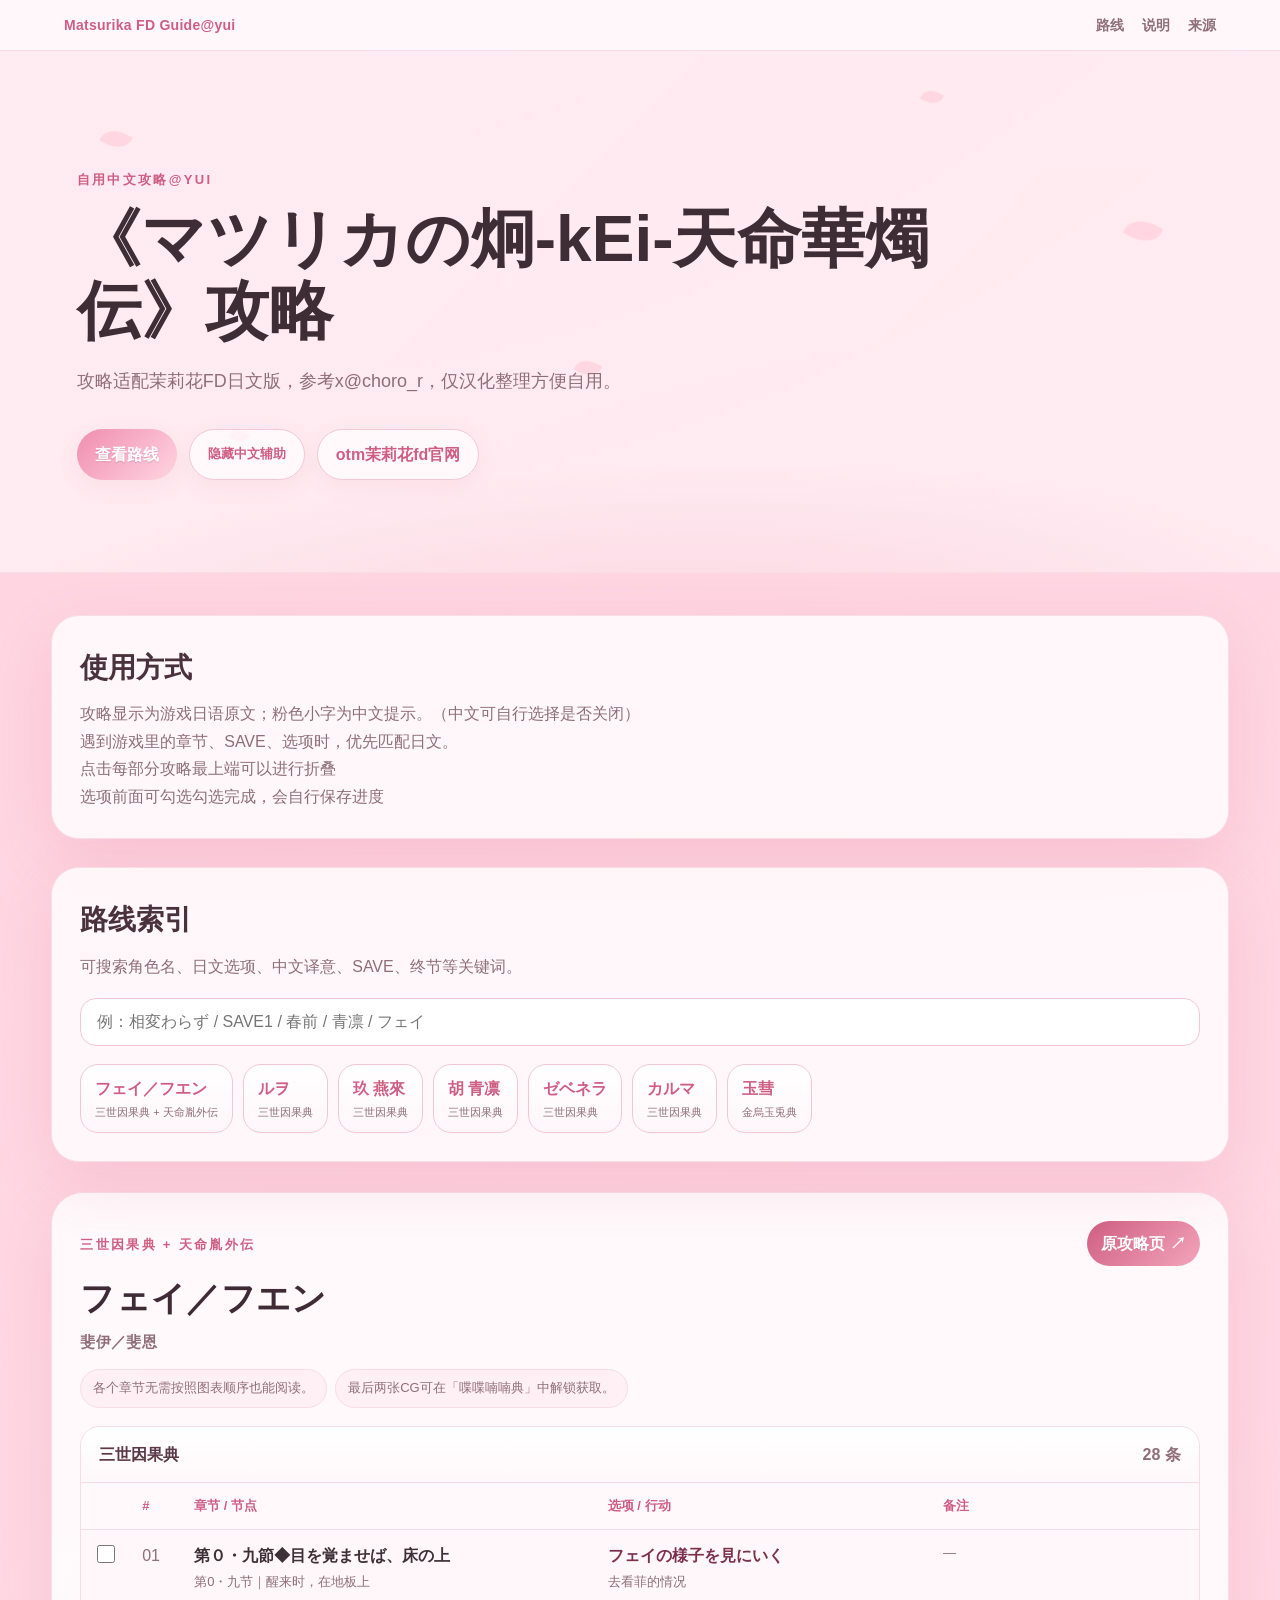
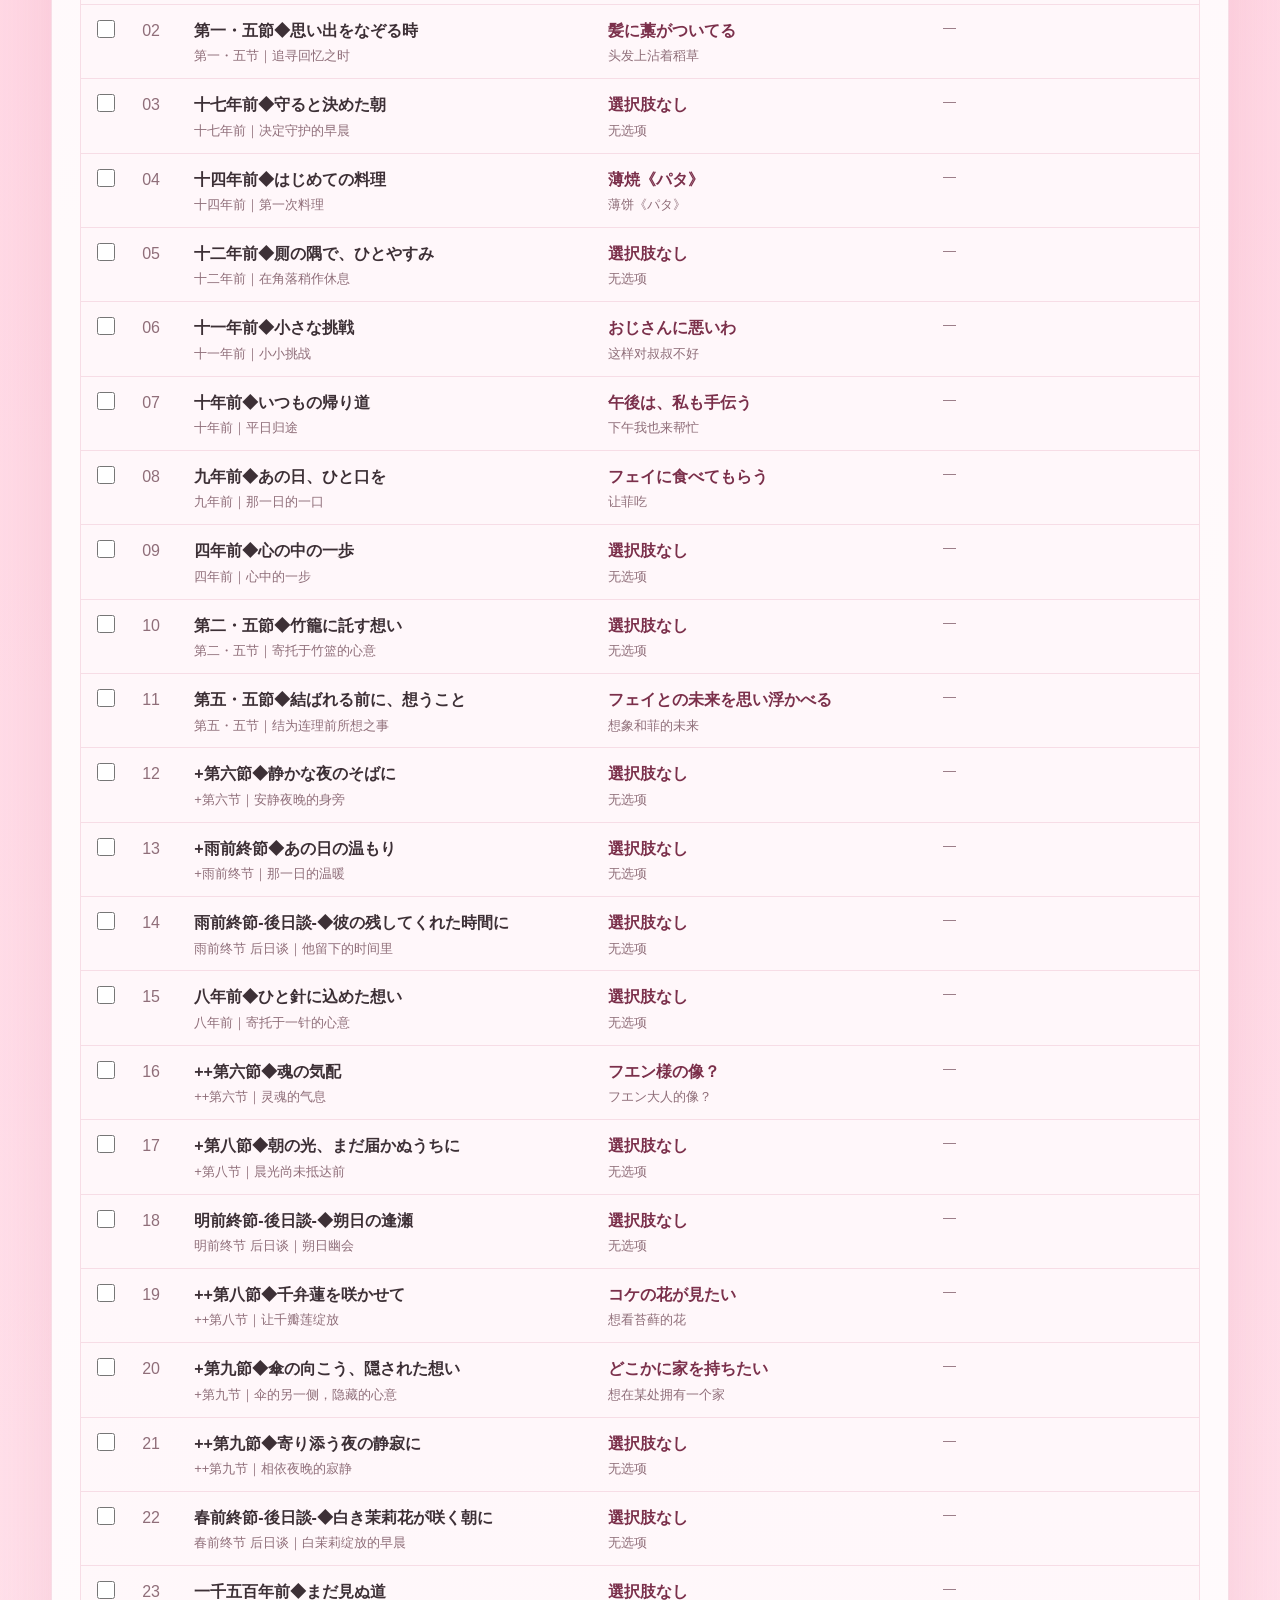
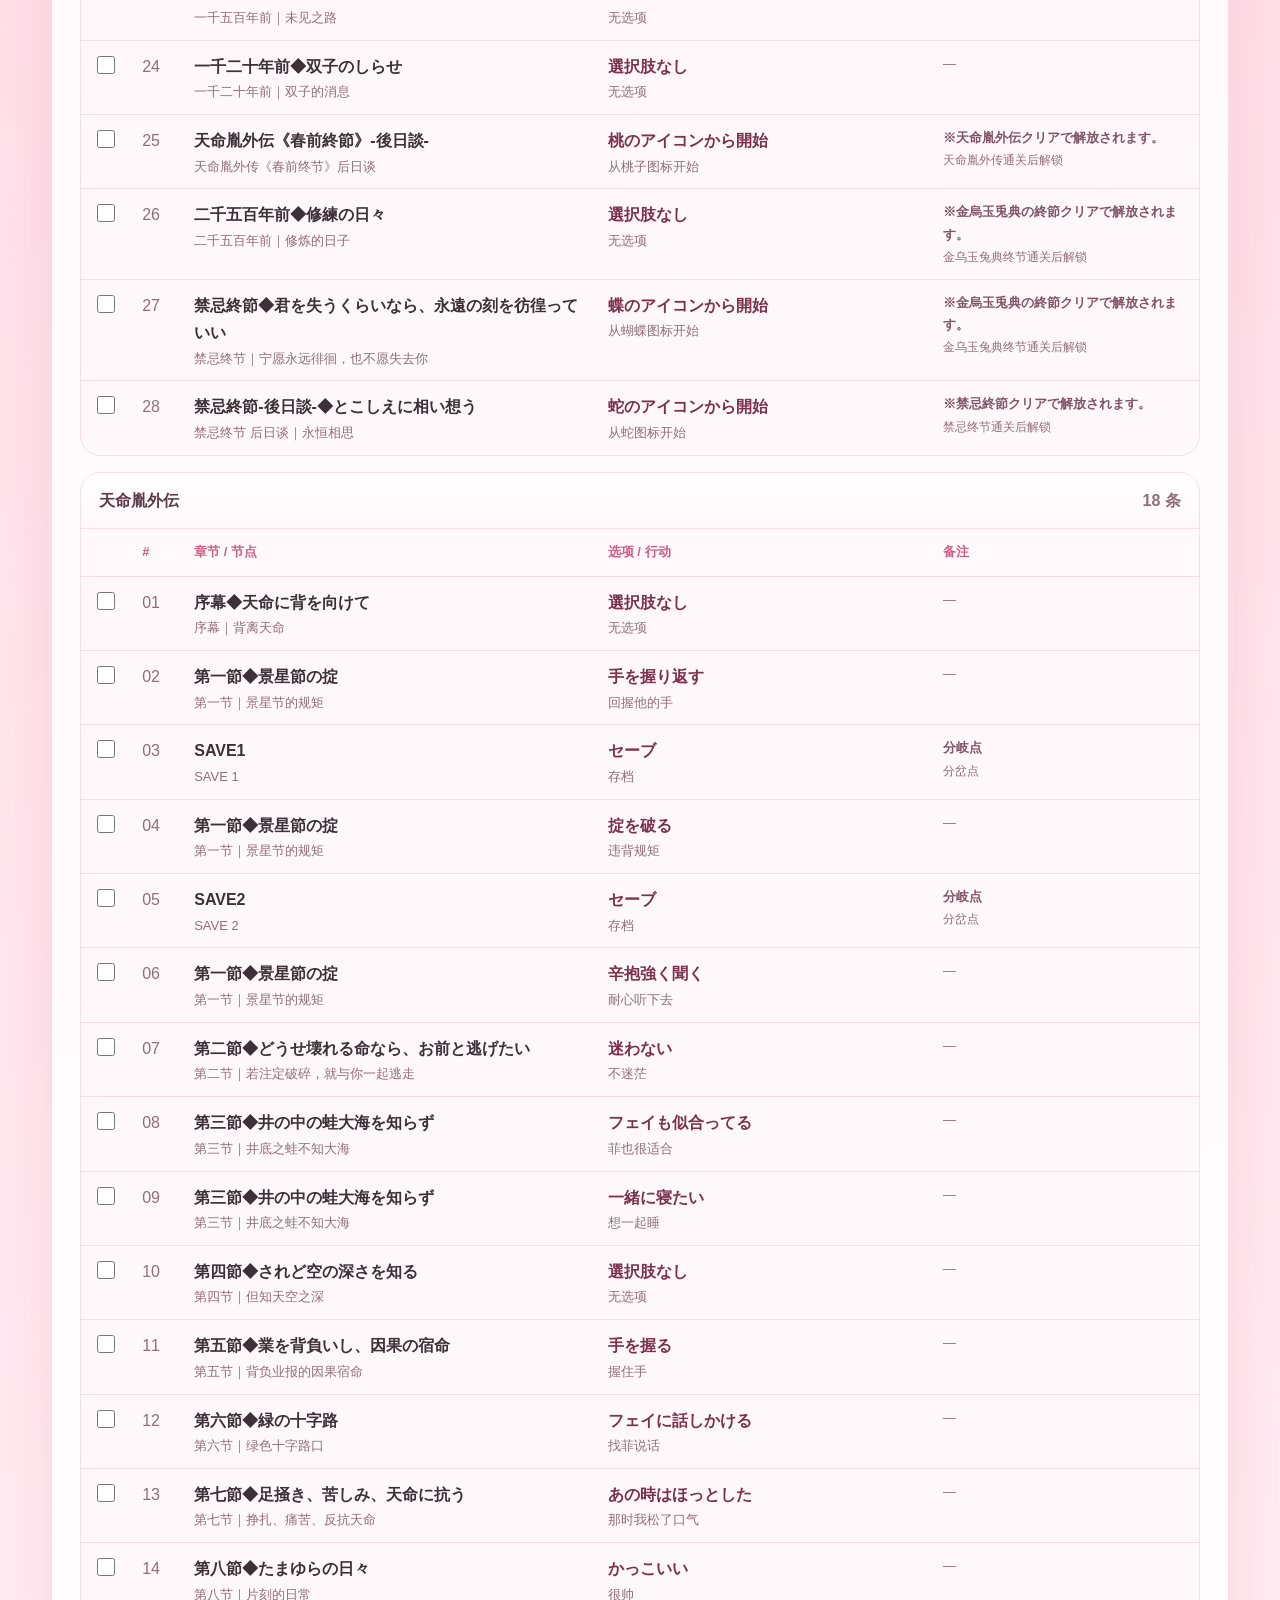
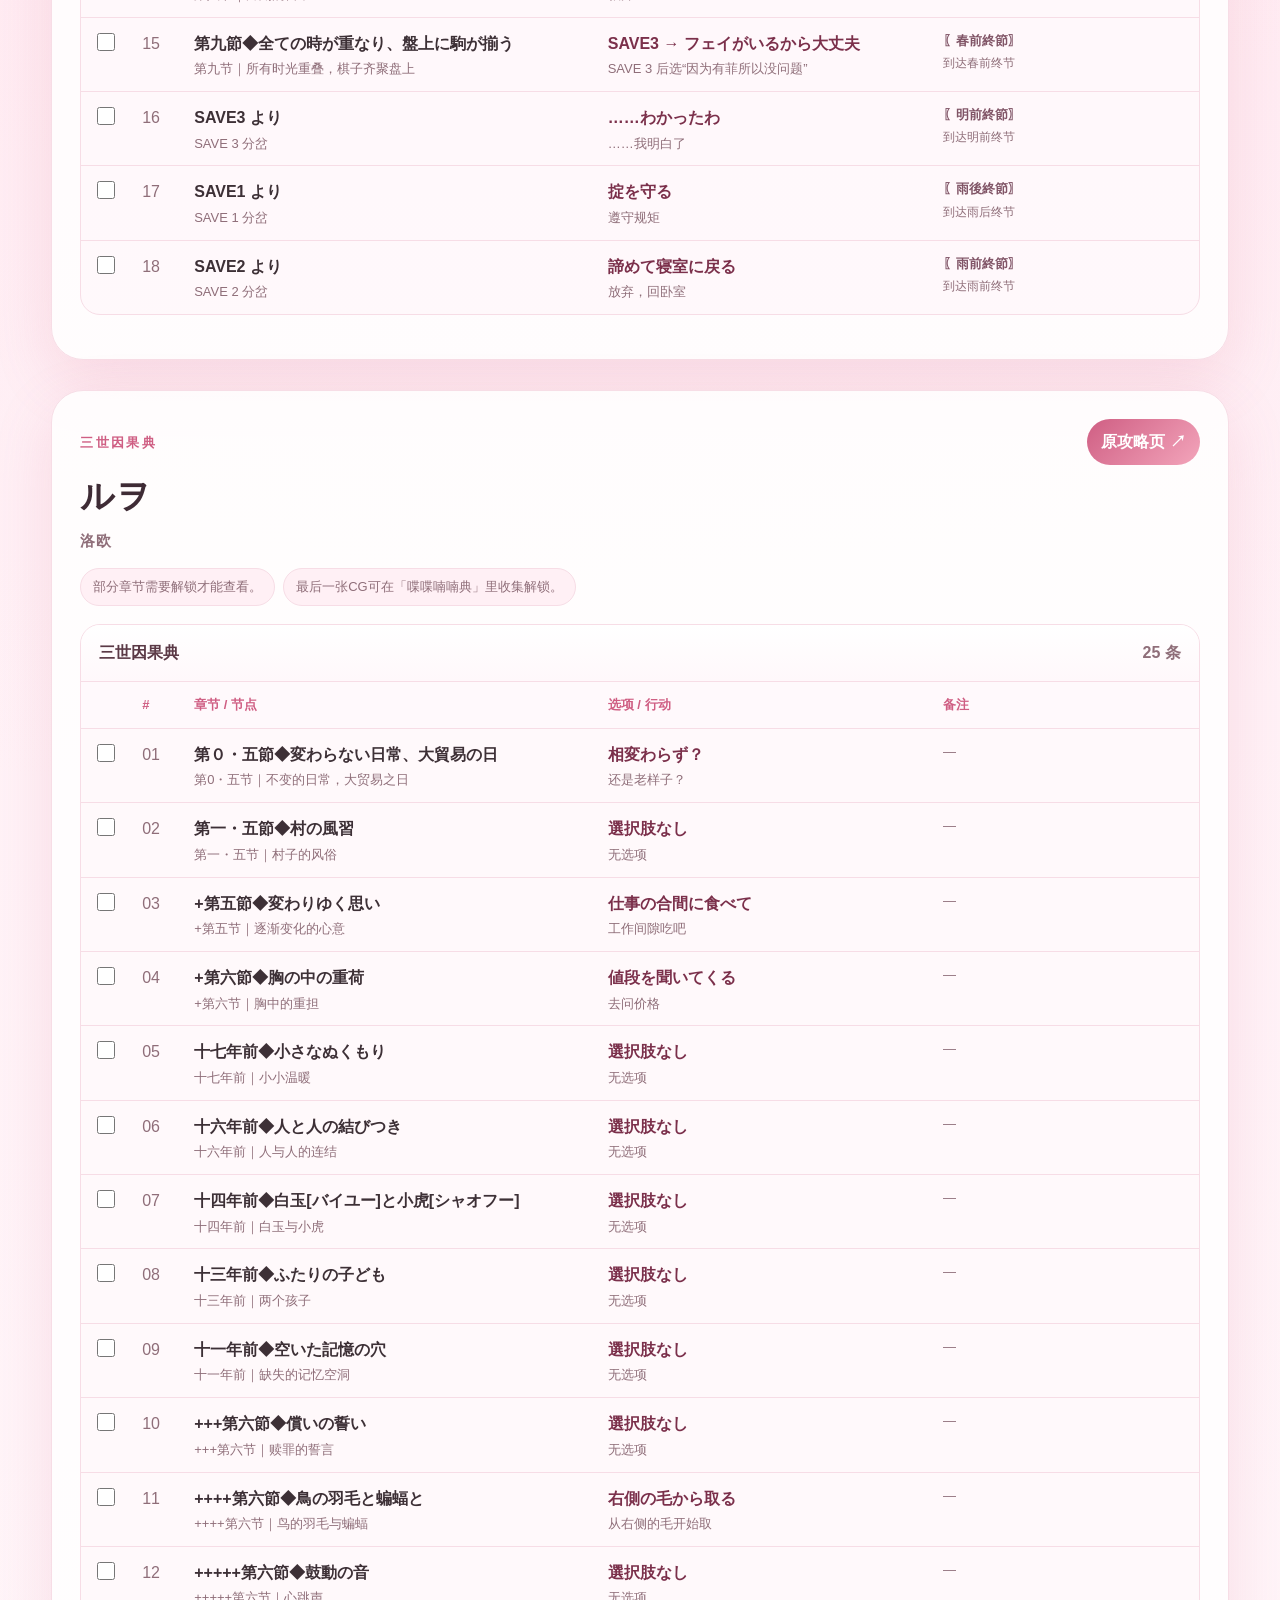
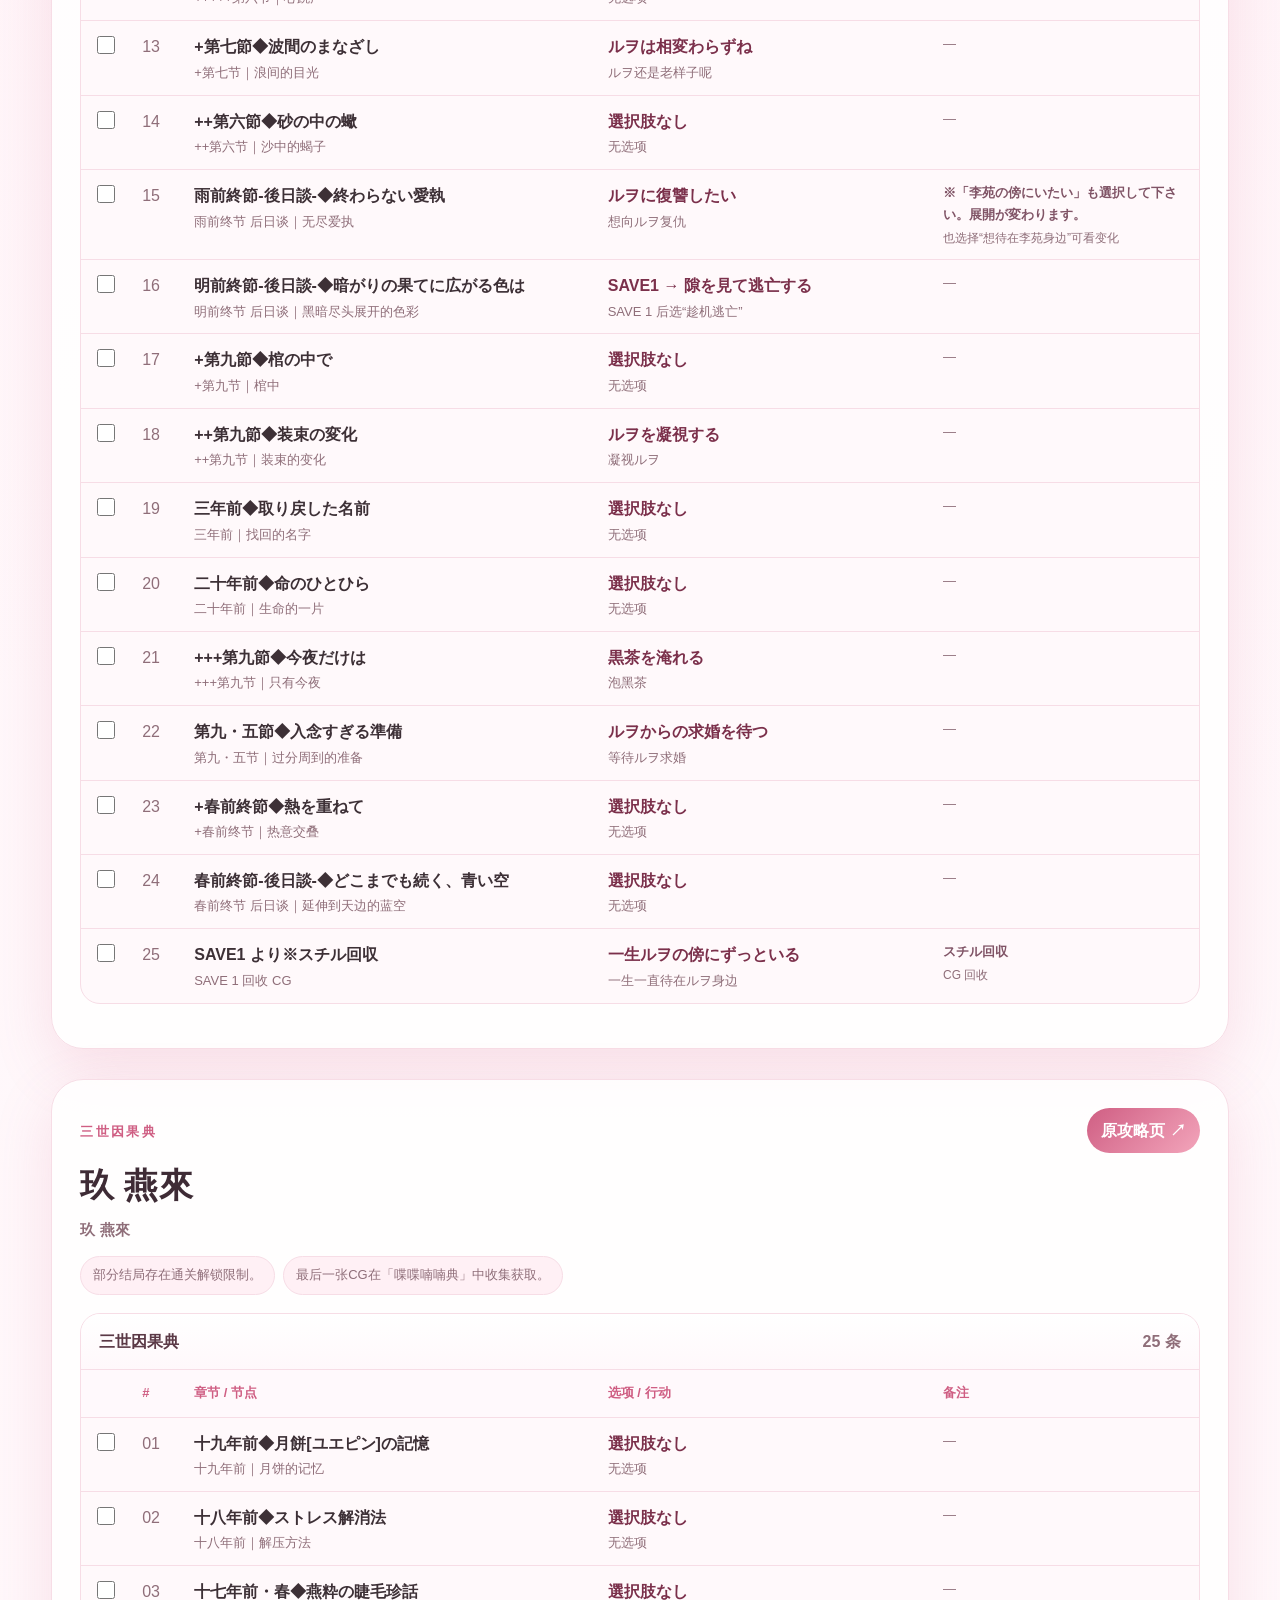
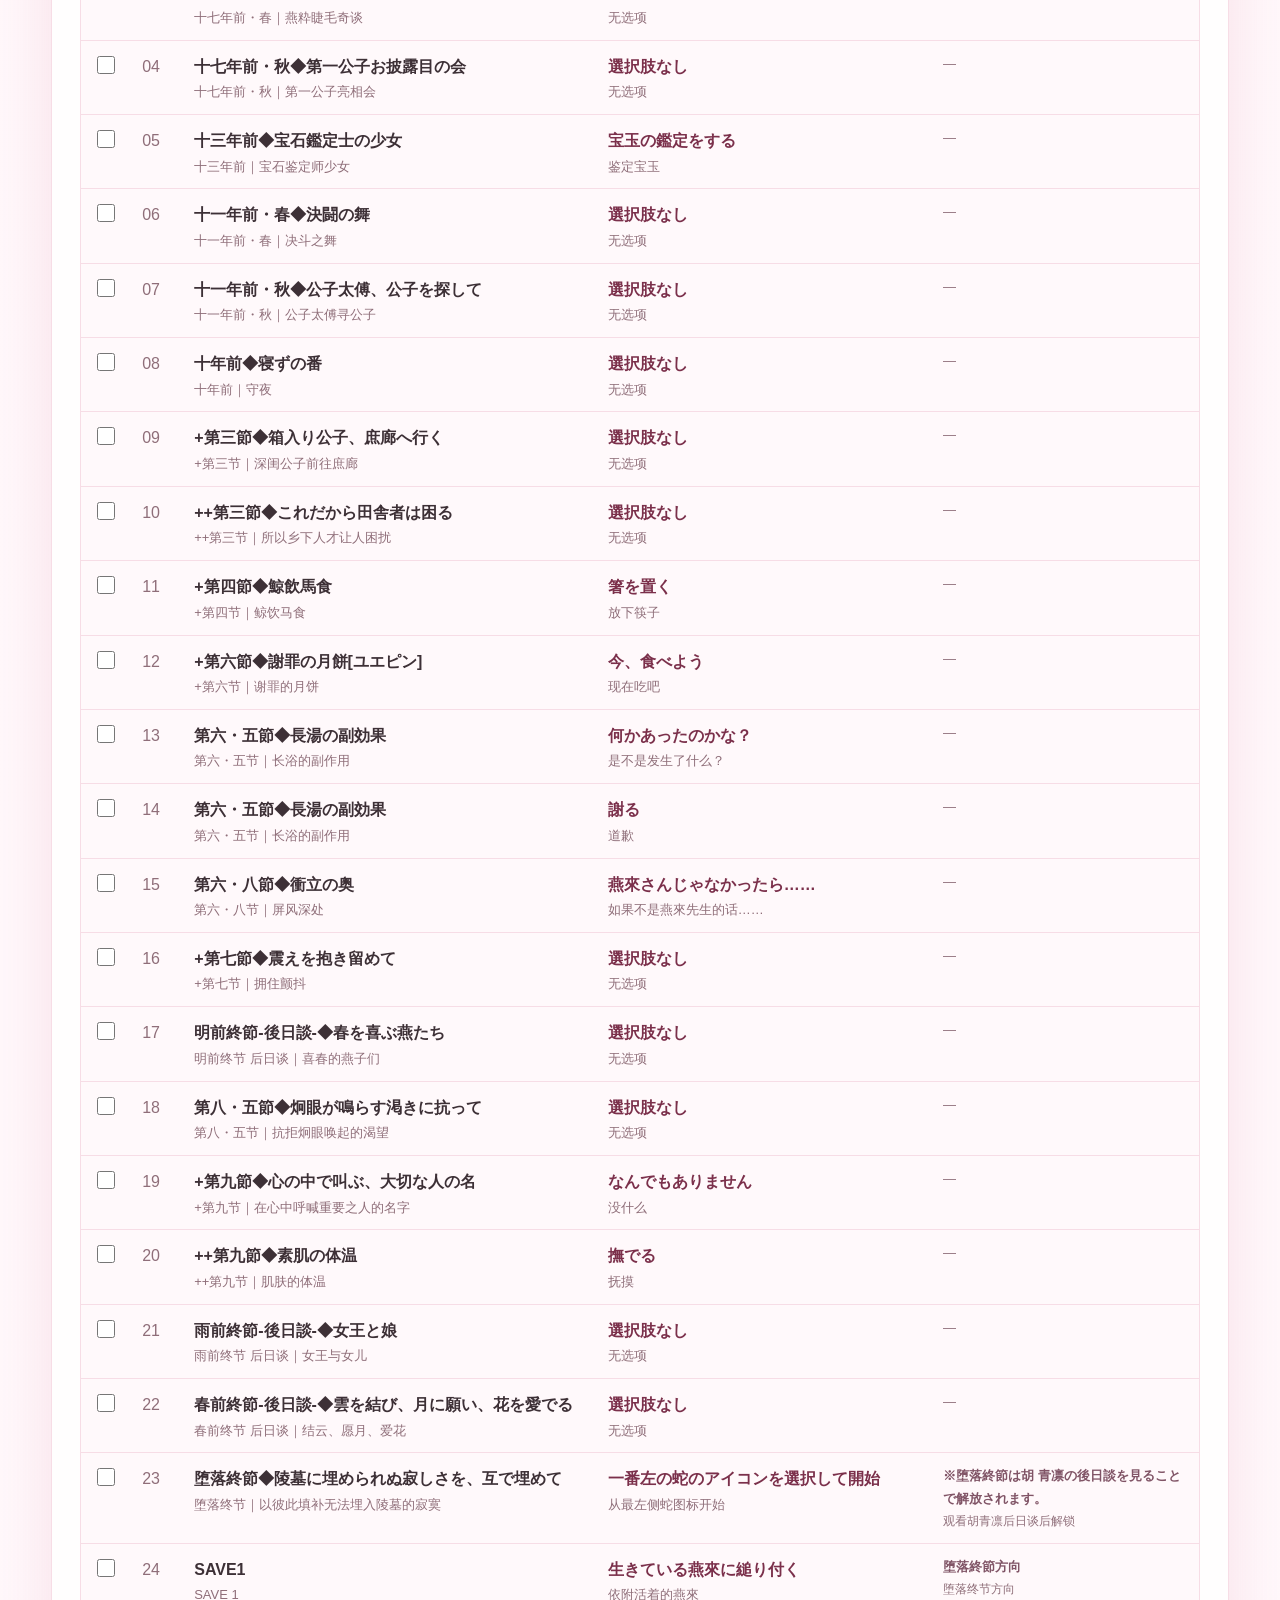
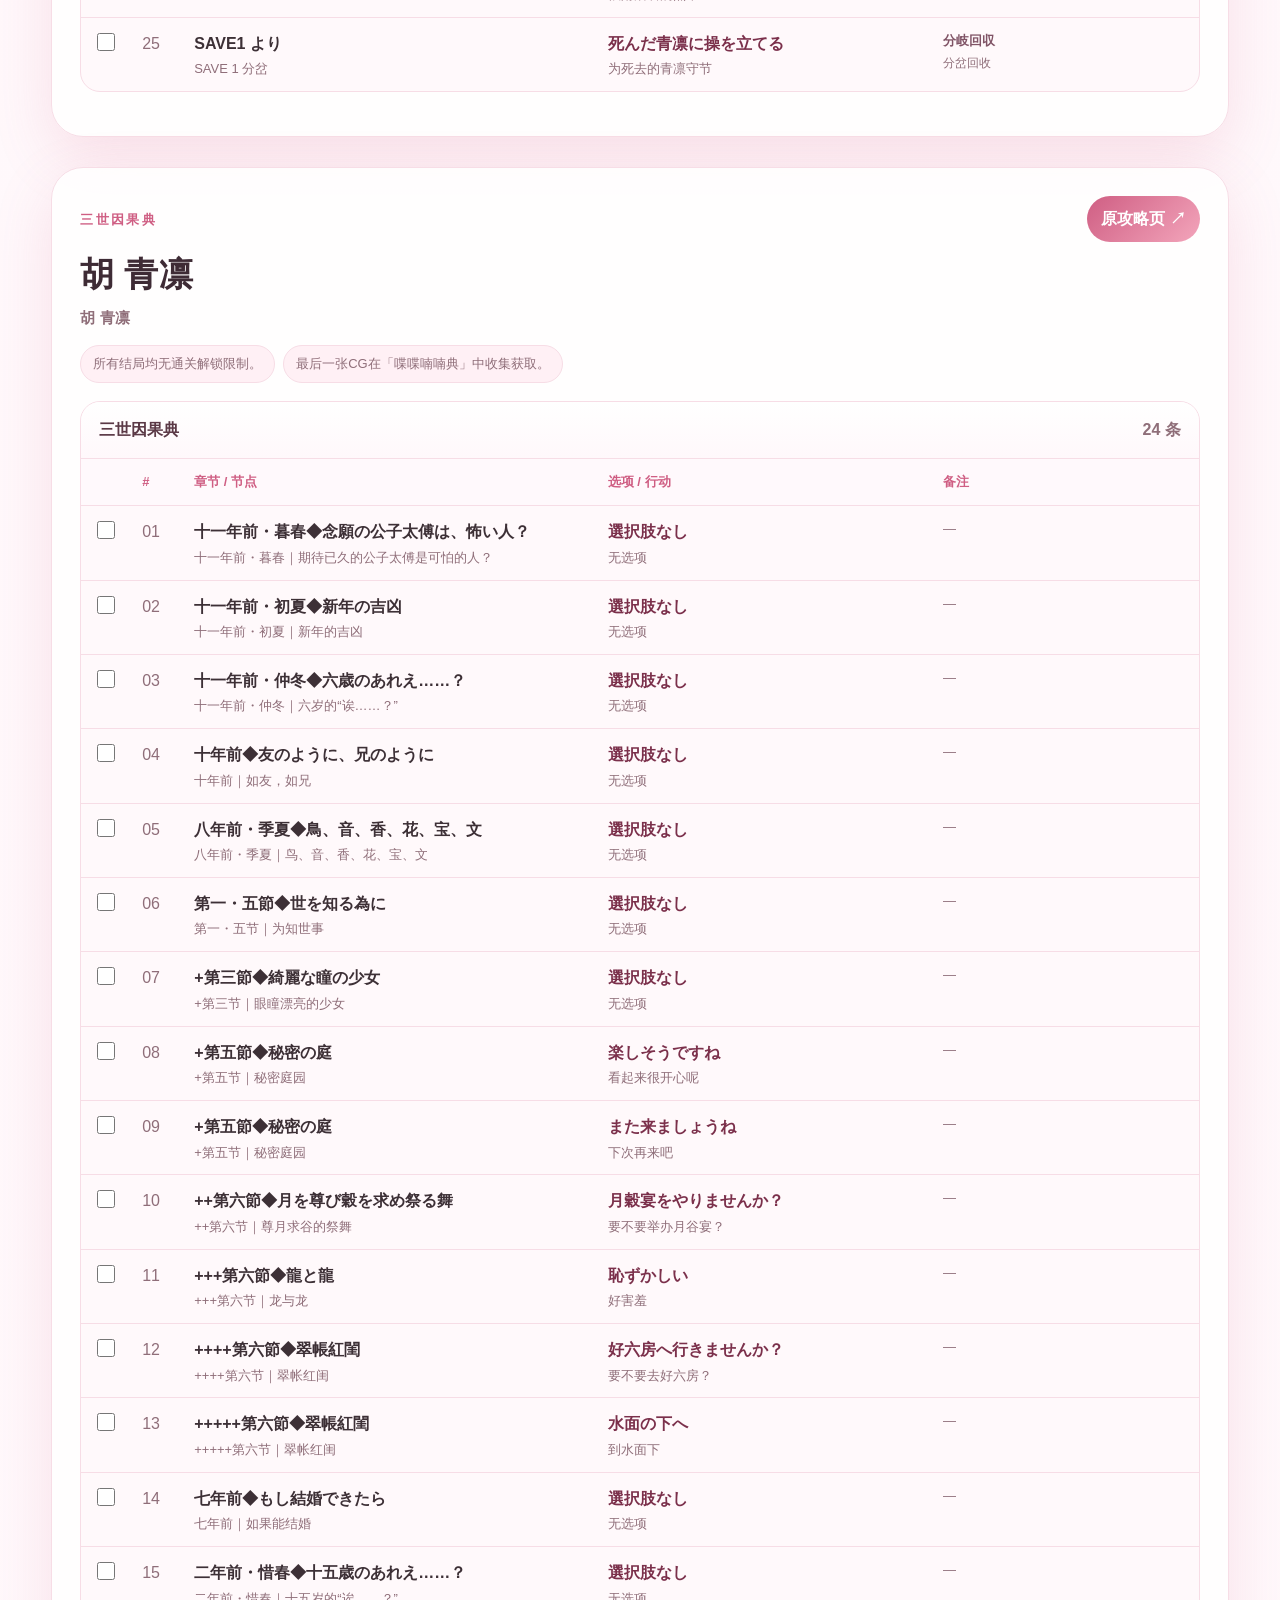
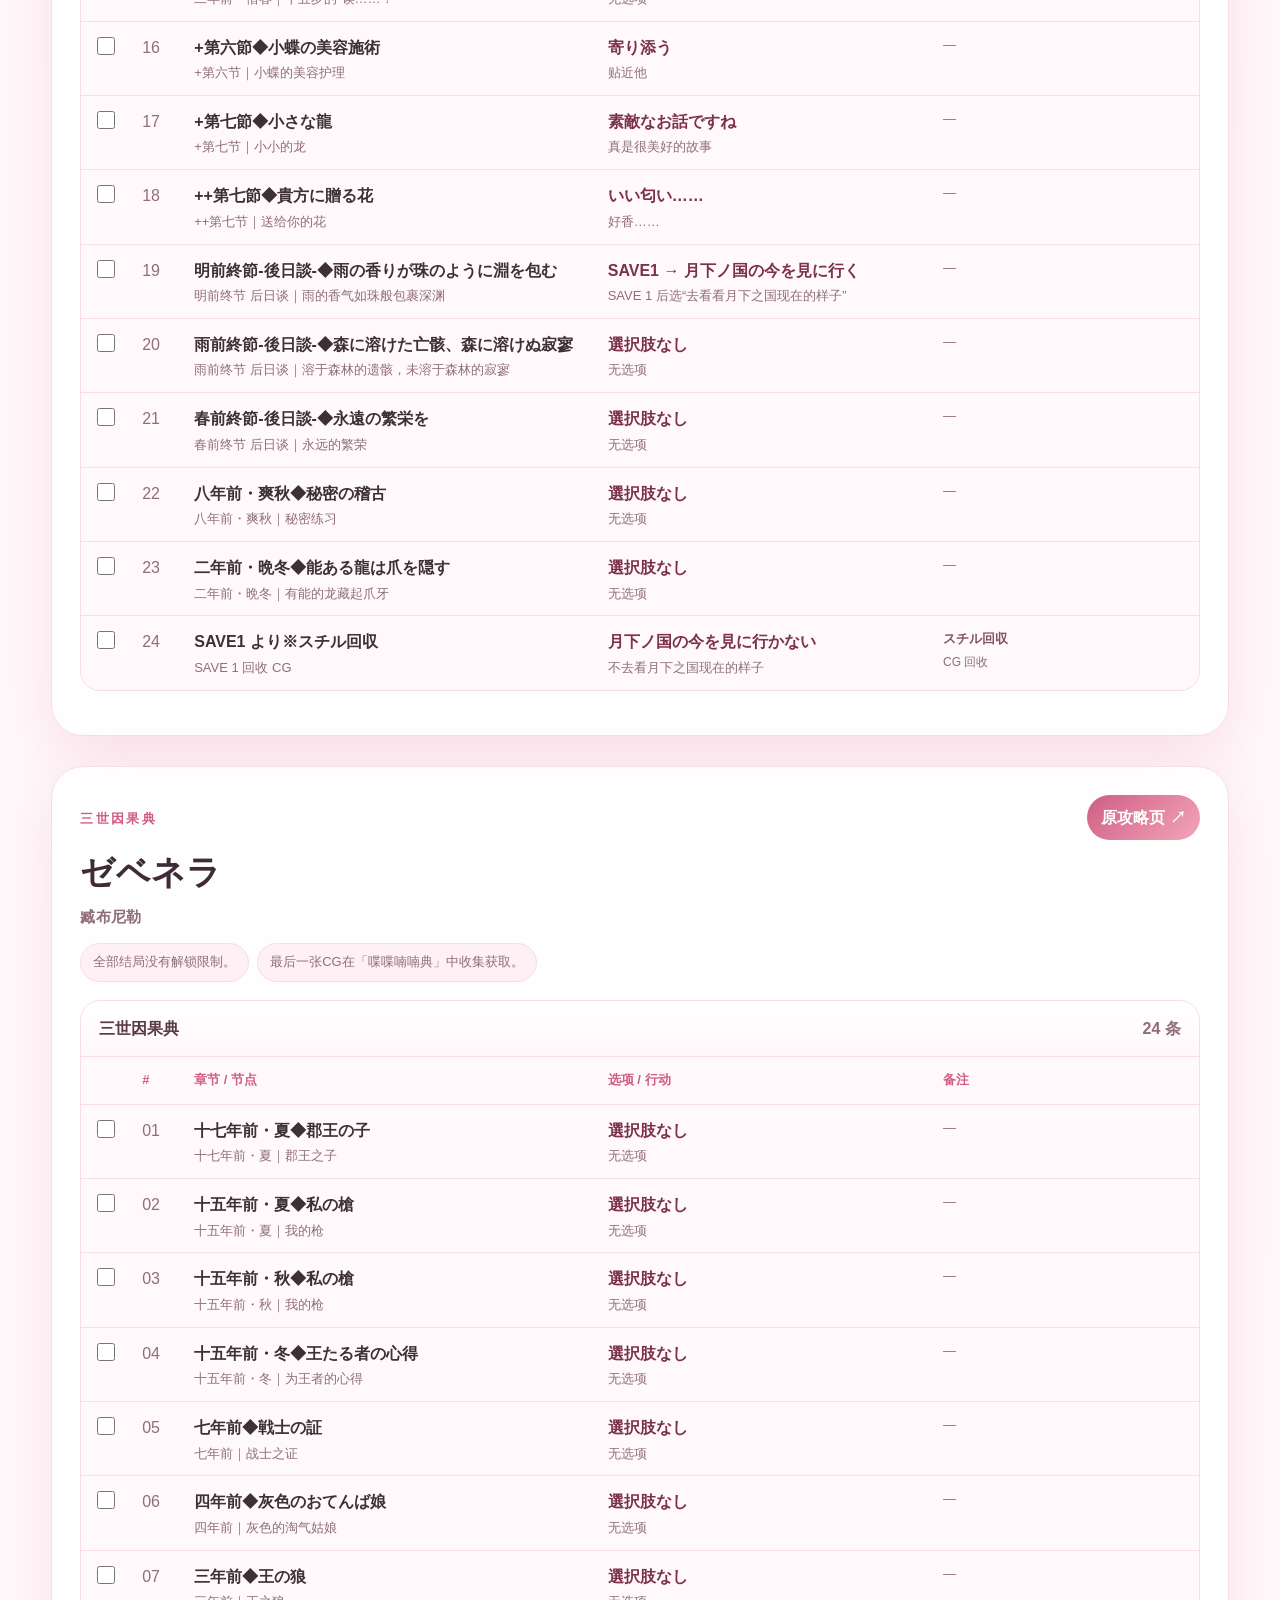
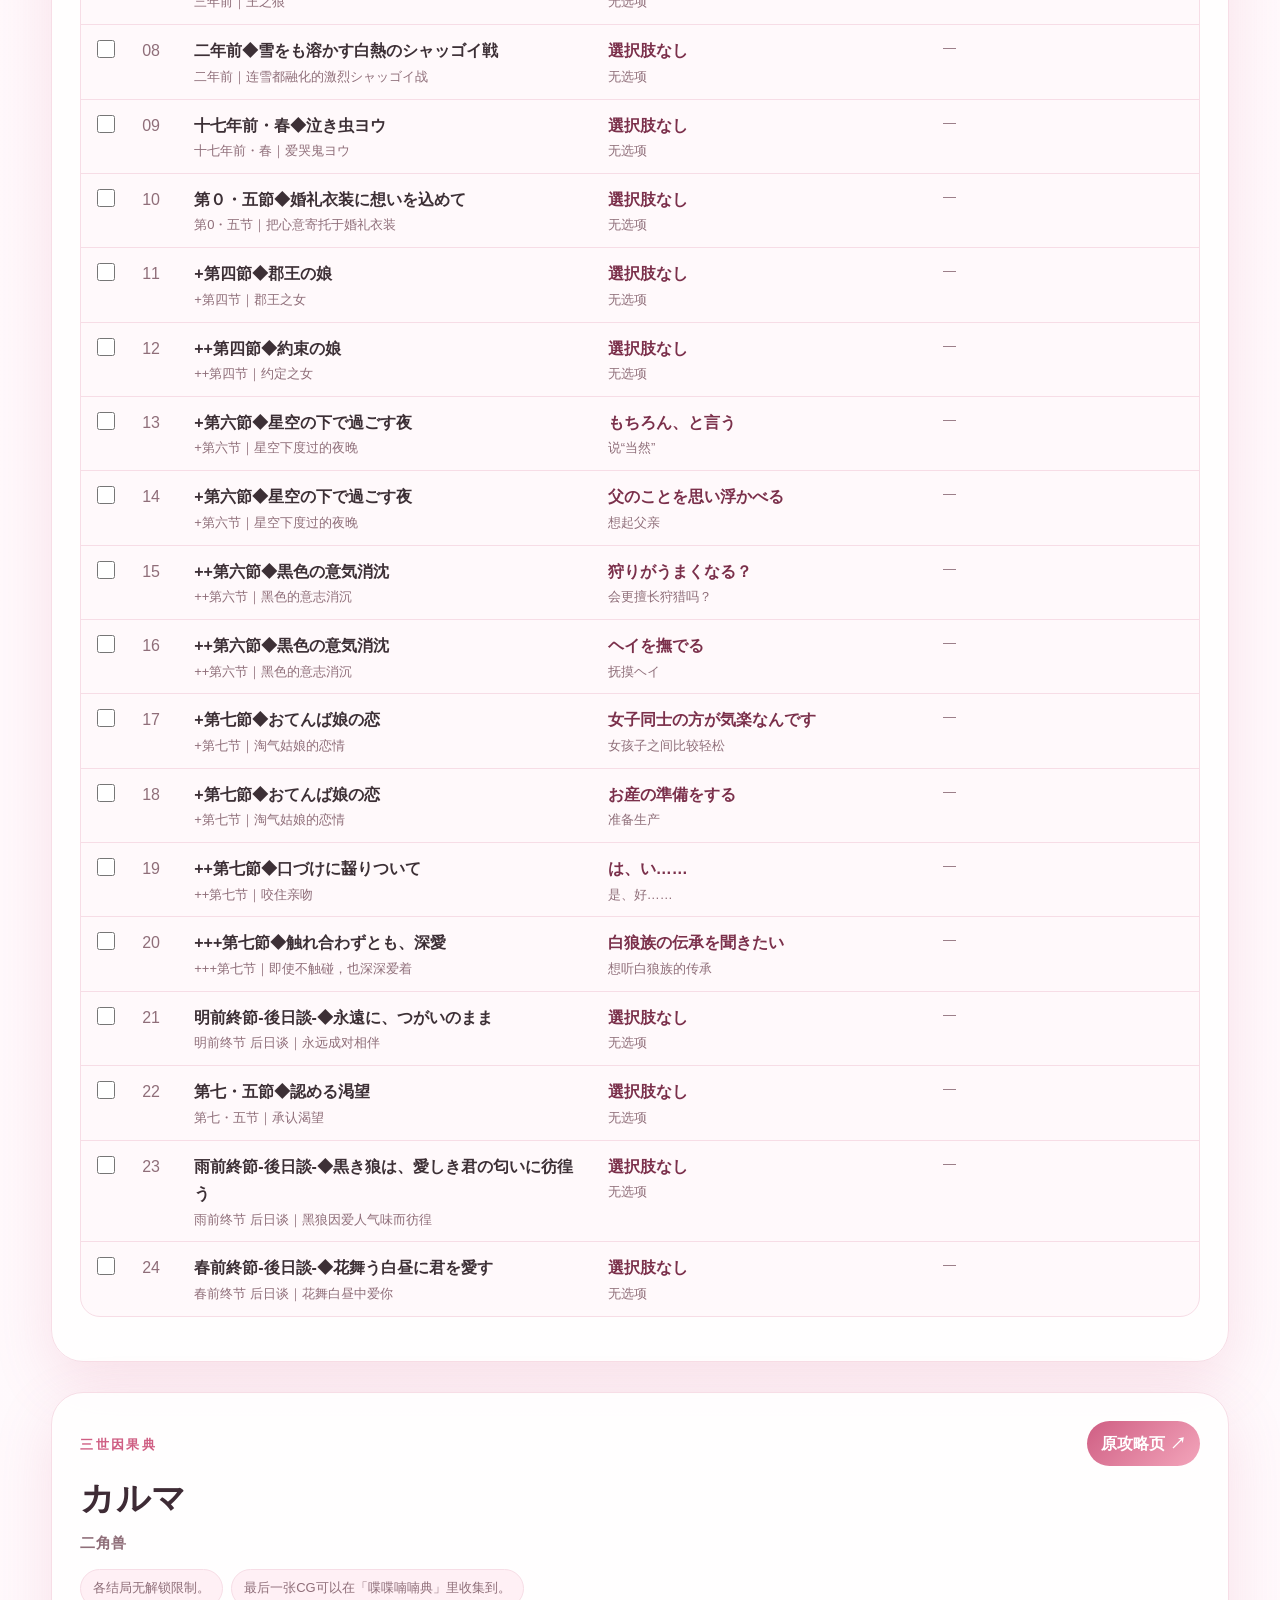
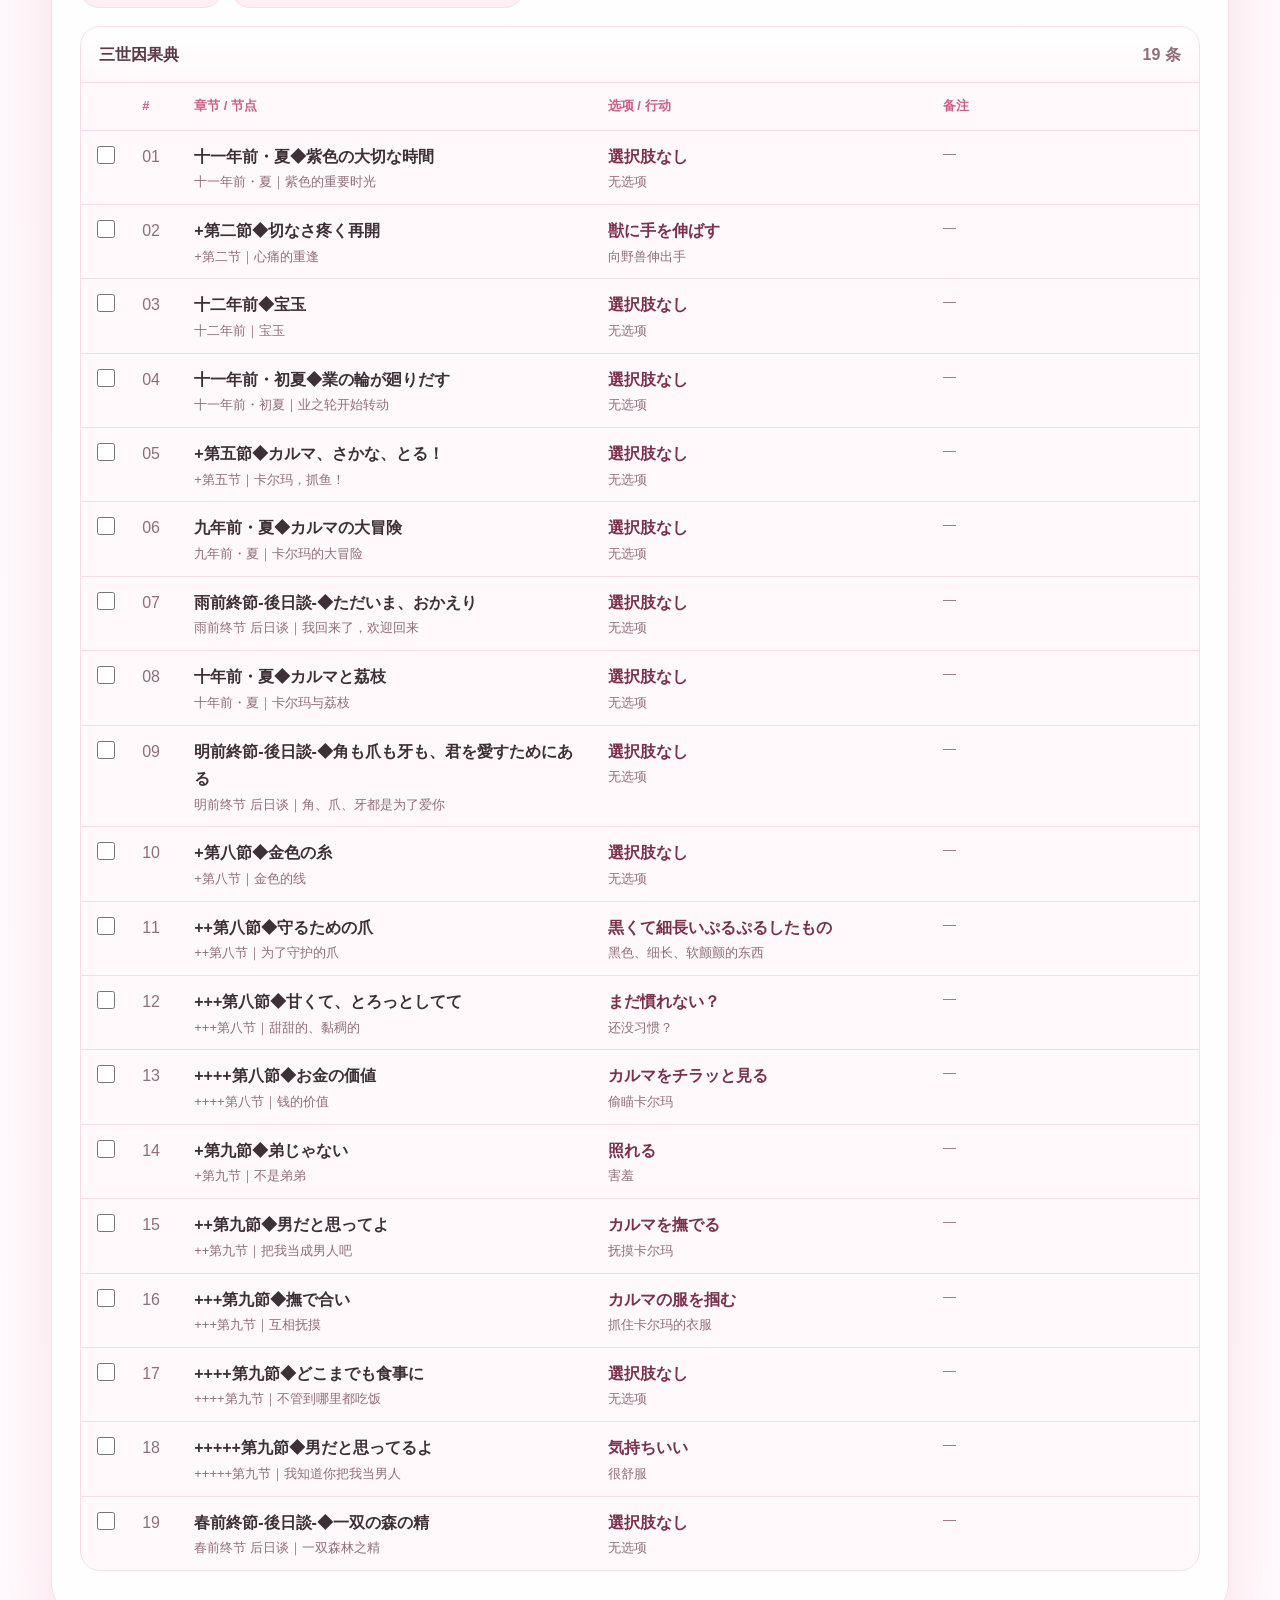
==== index.html @ 1d771a58 "Initial site" ====
<!doctype html>
<html lang="zh-CN">
<head>
  <meta charset="utf-8">
  <meta name="viewport" content="width=device-width, initial-scale=1">
  <title>マツリカの炯-kEi- 天命華燭伝｜中文攻略</title>
  <link rel="stylesheet" href="style.css">
</head>
<body>
  <header class="hero" id="top">
    <nav class="topbar">
      <a href="#top" class="brand">Matsurika FD Guide@yui</a>
      <a href="#routes">路线</a>
      <a href="#howto">说明</a>
      <a href="#sources">来源</a>
    </nav>
    <div class="petals" aria-hidden="true"><span></span><span></span><span></span><span></span><span></span></div>
    <div class="hero-inner">
      <p class="eyebrow">自用中文攻略@yui</p>
      <h1>《マツリカの炯-kEi-天命華燭伝》攻略</h1>
      <p class="lead">攻略适配茉莉花FD日文版，参考x@choro_r，仅汉化整理方便自用。</p>
      <div class="hero-actions">
        <a class="button primary" href="#routes">查看路线</a>
        <button class="button" id="toggle-cn" type="button">隐藏中文辅助</button>
        <a class="button" href="https://www.otomate.jp/mk/fd/" target="_blank" rel="noopener">otm茉莉花fd官网</a>
      </div>
    </div>
  </header>

  <main>
    <section class="notice" id="howto">
      <div>
        <h2>使用方式</h2>
        <p>攻略显示为游戏日语原文；粉色小字为中文提示。（中文可自行选择是否关闭）</p>
        <p>遇到游戏里的章节、SAVE、选项时，优先匹配日文。</p>
        <p>点击每部分攻略最上端可以进行折叠</p>
        <p>选项前面可勾选勾选完成，会自行保存进度</p>
      </div>
    </section>

    <section class="filter" id="routes">
      <div>
        <h2>路线索引</h2>
        <p>可搜索角色名、日文选项、中文译意、SAVE、终节等关键词。</p>
      </div>
      <input id="search" type="search" placeholder="例：相変わらず / SAVE1 / 春前 / 青凛 / フェイ">
      <div class="pills"><a class="pill" href="#fey"><span>フェイ／フエン</span><small>三世因果典 + 天命胤外伝</small></a><a class="pill" href="#ruwo"><span>ルヲ</span><small>三世因果典</small></a><a class="pill" href="#enrai"><span>玖 燕來</span><small>三世因果典</small></a><a class="pill" href="#seirin"><span>胡 青凛</span><small>三世因果典</small></a><a class="pill" href="#zebenera"><span>ゼベネラ</span><small>三世因果典</small></a><a class="pill" href="#karma"><span>カルマ</span><small>三世因果典</small></a><a class="pill" href="#gyokusui"><span>玉彗</span><small>金烏玉兎典</small></a></div>
    </section>

    
    <section class="route" id="fey">
      <div class="route-head">
        <div>
          <p class="eyebrow">三世因果典 + 天命胤外伝</p>
          <h2>フェイ／フエン<span>斐伊／斐恩</span></h2>
        </div>
        <a class="source" href="https://choro-game.com/e/matsurika-fd-guide-fey" target="_blank" rel="noopener">原攻略页 ↗</a>
      </div>
      <ul class="route-notes"><li>各个章节无需按照图表顺序也能阅读。</li><li>最后两张CG可在「喋喋喃喃典」中解锁获取。</li></ul>
      
        <details open class="group">
          <summary><span>三世因果典</span><em>28 条</em></summary>
          <div class="table-wrap">
            <table>
              <thead><tr><th></th><th>#</th><th>章节 / 节点</th><th>选项 / 行动</th><th>备注</th></tr></thead>
              <tbody>
              <tr data-text="フェイ／フエン 斐伊／斐恩 三世因果典 第０・九節◆目を覚ませば、床の上 第0・九节｜醒来时，在地板上 フェイの様子を見にいく 去看菲的情况  ">
                <td class="done"><input type="checkbox" data-key="fey-三世因果典-1" aria-label="完成"></td>
                <td class="stepno">01</td>
                <td class="chapter"><span class="jp chapter-jp">第０・九節◆目を覚ませば、床の上</span><span class="cn">第0・九节｜醒来时，在地板上</span></td>
                <td class="choice"><span class="jp choice-jp">フェイの様子を見にいく</span><span class="cn">去看菲的情况</span></td>
                <td class="note"><span class="muted">—</span></td>
              </tr>
              <tr data-text="フェイ／フエン 斐伊／斐恩 三世因果典 第一・五節◆思い出をなぞる時 第一・五节｜追寻回忆之时 髪に藁がついてる 头发上沾着稻草  ">
                <td class="done"><input type="checkbox" data-key="fey-三世因果典-2" aria-label="完成"></td>
                <td class="stepno">02</td>
                <td class="chapter"><span class="jp chapter-jp">第一・五節◆思い出をなぞる時</span><span class="cn">第一・五节｜追寻回忆之时</span></td>
                <td class="choice"><span class="jp choice-jp">髪に藁がついてる</span><span class="cn">头发上沾着稻草</span></td>
                <td class="note"><span class="muted">—</span></td>
              </tr>
              <tr data-text="フェイ／フエン 斐伊／斐恩 三世因果典 十七年前◆守ると決めた朝 十七年前｜决定守护的早晨 選択肢なし 无选项  ">
                <td class="done"><input type="checkbox" data-key="fey-三世因果典-3" aria-label="完成"></td>
                <td class="stepno">03</td>
                <td class="chapter"><span class="jp chapter-jp">十七年前◆守ると決めた朝</span><span class="cn">十七年前｜决定守护的早晨</span></td>
                <td class="choice"><span class="jp choice-jp">選択肢なし</span><span class="cn">无选项</span></td>
                <td class="note"><span class="muted">—</span></td>
              </tr>
              <tr data-text="フェイ／フエン 斐伊／斐恩 三世因果典 十四年前◆はじめての料理 十四年前｜第一次料理 薄焼《パタ》 薄饼《パタ》  ">
                <td class="done"><input type="checkbox" data-key="fey-三世因果典-4" aria-label="完成"></td>
                <td class="stepno">04</td>
                <td class="chapter"><span class="jp chapter-jp">十四年前◆はじめての料理</span><span class="cn">十四年前｜第一次料理</span></td>
                <td class="choice"><span class="jp choice-jp">薄焼《パタ》</span><span class="cn">薄饼《パタ》</span></td>
                <td class="note"><span class="muted">—</span></td>
              </tr>
              <tr data-text="フェイ／フエン 斐伊／斐恩 三世因果典 十二年前◆厠の隅で、ひとやすみ 十二年前｜在角落稍作休息 選択肢なし 无选项  ">
                <td class="done"><input type="checkbox" data-key="fey-三世因果典-5" aria-label="完成"></td>
                <td class="stepno">05</td>
                <td class="chapter"><span class="jp chapter-jp">十二年前◆厠の隅で、ひとやすみ</span><span class="cn">十二年前｜在角落稍作休息</span></td>
                <td class="choice"><span class="jp choice-jp">選択肢なし</span><span class="cn">无选项</span></td>
                <td class="note"><span class="muted">—</span></td>
              </tr>
              <tr data-text="フェイ／フエン 斐伊／斐恩 三世因果典 十一年前◆小さな挑戦 十一年前｜小小挑战 おじさんに悪いわ 这样对叔叔不好  ">
                <td class="done"><input type="checkbox" data-key="fey-三世因果典-6" aria-label="完成"></td>
                <td class="stepno">06</td>
                <td class="chapter"><span class="jp chapter-jp">十一年前◆小さな挑戦</span><span class="cn">十一年前｜小小挑战</span></td>
                <td class="choice"><span class="jp choice-jp">おじさんに悪いわ</span><span class="cn">这样对叔叔不好</span></td>
                <td class="note"><span class="muted">—</span></td>
              </tr>
              <tr data-text="フェイ／フエン 斐伊／斐恩 三世因果典 十年前◆いつもの帰り道 十年前｜平日归途 午後は、私も手伝う 下午我也来帮忙  ">
                <td class="done"><input type="checkbox" data-key="fey-三世因果典-7" aria-label="完成"></td>
                <td class="stepno">07</td>
                <td class="chapter"><span class="jp chapter-jp">十年前◆いつもの帰り道</span><span class="cn">十年前｜平日归途</span></td>
                <td class="choice"><span class="jp choice-jp">午後は、私も手伝う</span><span class="cn">下午我也来帮忙</span></td>
                <td class="note"><span class="muted">—</span></td>
              </tr>
              <tr data-text="フェイ／フエン 斐伊／斐恩 三世因果典 九年前◆あの日、ひと口を 九年前｜那一日的一口 フェイに食べてもらう 让菲吃  ">
                <td class="done"><input type="checkbox" data-key="fey-三世因果典-8" aria-label="完成"></td>
                <td class="stepno">08</td>
                <td class="chapter"><span class="jp chapter-jp">九年前◆あの日、ひと口を</span><span class="cn">九年前｜那一日的一口</span></td>
                <td class="choice"><span class="jp choice-jp">フェイに食べてもらう</span><span class="cn">让菲吃</span></td>
                <td class="note"><span class="muted">—</span></td>
              </tr>
              <tr data-text="フェイ／フエン 斐伊／斐恩 三世因果典 四年前◆心の中の一歩 四年前｜心中的一步 選択肢なし 无选项  ">
                <td class="done"><input type="checkbox" data-key="fey-三世因果典-9" aria-label="完成"></td>
                <td class="stepno">09</td>
                <td class="chapter"><span class="jp chapter-jp">四年前◆心の中の一歩</span><span class="cn">四年前｜心中的一步</span></td>
                <td class="choice"><span class="jp choice-jp">選択肢なし</span><span class="cn">无选项</span></td>
                <td class="note"><span class="muted">—</span></td>
              </tr>
              <tr data-text="フェイ／フエン 斐伊／斐恩 三世因果典 第二・五節◆竹籠に託す想い 第二・五节｜寄托于竹篮的心意 選択肢なし 无选项  ">
                <td class="done"><input type="checkbox" data-key="fey-三世因果典-10" aria-label="完成"></td>
                <td class="stepno">10</td>
                <td class="chapter"><span class="jp chapter-jp">第二・五節◆竹籠に託す想い</span><span class="cn">第二・五节｜寄托于竹篮的心意</span></td>
                <td class="choice"><span class="jp choice-jp">選択肢なし</span><span class="cn">无选项</span></td>
                <td class="note"><span class="muted">—</span></td>
              </tr>
              <tr data-text="フェイ／フエン 斐伊／斐恩 三世因果典 第五・五節◆結ばれる前に、想うこと 第五・五节｜结为连理前所想之事 フェイとの未来を思い浮かべる 想象和菲的未来  ">
                <td class="done"><input type="checkbox" data-key="fey-三世因果典-11" aria-label="完成"></td>
                <td class="stepno">11</td>
                <td class="chapter"><span class="jp chapter-jp">第五・五節◆結ばれる前に、想うこと</span><span class="cn">第五・五节｜结为连理前所想之事</span></td>
                <td class="choice"><span class="jp choice-jp">フェイとの未来を思い浮かべる</span><span class="cn">想象和菲的未来</span></td>
                <td class="note"><span class="muted">—</span></td>
              </tr>
              <tr data-text="フェイ／フエン 斐伊／斐恩 三世因果典 +第六節◆静かな夜のそばに +第六节｜安静夜晚的身旁 選択肢なし 无选项  ">
                <td class="done"><input type="checkbox" data-key="fey-三世因果典-12" aria-label="完成"></td>
                <td class="stepno">12</td>
                <td class="chapter"><span class="jp chapter-jp">+第六節◆静かな夜のそばに</span><span class="cn">+第六节｜安静夜晚的身旁</span></td>
                <td class="choice"><span class="jp choice-jp">選択肢なし</span><span class="cn">无选项</span></td>
                <td class="note"><span class="muted">—</span></td>
              </tr>
              <tr data-text="フェイ／フエン 斐伊／斐恩 三世因果典 +雨前終節◆あの日の温もり +雨前终节｜那一日的温暖 選択肢なし 无选项  ">
                <td class="done"><input type="checkbox" data-key="fey-三世因果典-13" aria-label="完成"></td>
                <td class="stepno">13</td>
                <td class="chapter"><span class="jp chapter-jp">+雨前終節◆あの日の温もり</span><span class="cn">+雨前终节｜那一日的温暖</span></td>
                <td class="choice"><span class="jp choice-jp">選択肢なし</span><span class="cn">无选项</span></td>
                <td class="note"><span class="muted">—</span></td>
              </tr>
              <tr data-text="フェイ／フエン 斐伊／斐恩 三世因果典 雨前終節-後日談-◆彼の残してくれた時間に 雨前终节 后日谈｜他留下的时间里 選択肢なし 无选项  ">
                <td class="done"><input type="checkbox" data-key="fey-三世因果典-14" aria-label="完成"></td>
                <td class="stepno">14</td>
                <td class="chapter"><span class="jp chapter-jp">雨前終節-後日談-◆彼の残してくれた時間に</span><span class="cn">雨前终节 后日谈｜他留下的时间里</span></td>
                <td class="choice"><span class="jp choice-jp">選択肢なし</span><span class="cn">无选项</span></td>
                <td class="note"><span class="muted">—</span></td>
              </tr>
              <tr data-text="フェイ／フエン 斐伊／斐恩 三世因果典 八年前◆ひと針に込めた想い 八年前｜寄托于一针的心意 選択肢なし 无选项  ">
                <td class="done"><input type="checkbox" data-key="fey-三世因果典-15" aria-label="完成"></td>
                <td class="stepno">15</td>
                <td class="chapter"><span class="jp chapter-jp">八年前◆ひと針に込めた想い</span><span class="cn">八年前｜寄托于一针的心意</span></td>
                <td class="choice"><span class="jp choice-jp">選択肢なし</span><span class="cn">无选项</span></td>
                <td class="note"><span class="muted">—</span></td>
              </tr>
              <tr data-text="フェイ／フエン 斐伊／斐恩 三世因果典 ++第六節◆魂の気配 ++第六节｜灵魂的气息 フエン様の像？ フエン大人的像？  ">
                <td class="done"><input type="checkbox" data-key="fey-三世因果典-16" aria-label="完成"></td>
                <td class="stepno">16</td>
                <td class="chapter"><span class="jp chapter-jp">++第六節◆魂の気配</span><span class="cn">++第六节｜灵魂的气息</span></td>
                <td class="choice"><span class="jp choice-jp">フエン様の像？</span><span class="cn">フエン大人的像？</span></td>
                <td class="note"><span class="muted">—</span></td>
              </tr>
              <tr data-text="フェイ／フエン 斐伊／斐恩 三世因果典 +第八節◆朝の光、まだ届かぬうちに +第八节｜晨光尚未抵达前 選択肢なし 无选项  ">
                <td class="done"><input type="checkbox" data-key="fey-三世因果典-17" aria-label="完成"></td>
                <td class="stepno">17</td>
                <td class="chapter"><span class="jp chapter-jp">+第八節◆朝の光、まだ届かぬうちに</span><span class="cn">+第八节｜晨光尚未抵达前</span></td>
                <td class="choice"><span class="jp choice-jp">選択肢なし</span><span class="cn">无选项</span></td>
                <td class="note"><span class="muted">—</span></td>
              </tr>
              <tr data-text="フェイ／フエン 斐伊／斐恩 三世因果典 明前終節-後日談-◆朔日の逢瀬 明前终节 后日谈｜朔日幽会 選択肢なし 无选项  ">
                <td class="done"><input type="checkbox" data-key="fey-三世因果典-18" aria-label="完成"></td>
                <td class="stepno">18</td>
                <td class="chapter"><span class="jp chapter-jp">明前終節-後日談-◆朔日の逢瀬</span><span class="cn">明前终节 后日谈｜朔日幽会</span></td>
                <td class="choice"><span class="jp choice-jp">選択肢なし</span><span class="cn">无选项</span></td>
                <td class="note"><span class="muted">—</span></td>
              </tr>
              <tr data-text="フェイ／フエン 斐伊／斐恩 三世因果典 ++第八節◆千弁蓮を咲かせて ++第八节｜让千瓣莲绽放 コケの花が見たい 想看苔藓的花  ">
                <td class="done"><input type="checkbox" data-key="fey-三世因果典-19" aria-label="完成"></td>
                <td class="stepno">19</td>
                <td class="chapter"><span class="jp chapter-jp">++第八節◆千弁蓮を咲かせて</span><span class="cn">++第八节｜让千瓣莲绽放</span></td>
                <td class="choice"><span class="jp choice-jp">コケの花が見たい</span><span class="cn">想看苔藓的花</span></td>
                <td class="note"><span class="muted">—</span></td>
              </tr>
              <tr data-text="フェイ／フエン 斐伊／斐恩 三世因果典 +第九節◆傘の向こう、隠された想い +第九节｜伞的另一侧，隐藏的心意 どこかに家を持ちたい 想在某处拥有一个家  ">
                <td class="done"><input type="checkbox" data-key="fey-三世因果典-20" aria-label="完成"></td>
                <td class="stepno">20</td>
                <td class="chapter"><span class="jp chapter-jp">+第九節◆傘の向こう、隠された想い</span><span class="cn">+第九节｜伞的另一侧，隐藏的心意</span></td>
                <td class="choice"><span class="jp choice-jp">どこかに家を持ちたい</span><span class="cn">想在某处拥有一个家</span></td>
                <td class="note"><span class="muted">—</span></td>
              </tr>
              <tr data-text="フェイ／フエン 斐伊／斐恩 三世因果典 ++第九節◆寄り添う夜の静寂に ++第九节｜相依夜晚的寂静 選択肢なし 无选项  ">
                <td class="done"><input type="checkbox" data-key="fey-三世因果典-21" aria-label="完成"></td>
                <td class="stepno">21</td>
                <td class="chapter"><span class="jp chapter-jp">++第九節◆寄り添う夜の静寂に</span><span class="cn">++第九节｜相依夜晚的寂静</span></td>
                <td class="choice"><span class="jp choice-jp">選択肢なし</span><span class="cn">无选项</span></td>
                <td class="note"><span class="muted">—</span></td>
              </tr>
              <tr data-text="フェイ／フエン 斐伊／斐恩 三世因果典 春前終節-後日談-◆白き茉莉花が咲く朝に 春前终节 后日谈｜白茉莉绽放的早晨 選択肢なし 无选项  ">
                <td class="done"><input type="checkbox" data-key="fey-三世因果典-22" aria-label="完成"></td>
                <td class="stepno">22</td>
                <td class="chapter"><span class="jp chapter-jp">春前終節-後日談-◆白き茉莉花が咲く朝に</span><span class="cn">春前终节 后日谈｜白茉莉绽放的早晨</span></td>
                <td class="choice"><span class="jp choice-jp">選択肢なし</span><span class="cn">无选项</span></td>
                <td class="note"><span class="muted">—</span></td>
              </tr>
              <tr data-text="フェイ／フエン 斐伊／斐恩 三世因果典 一千五百年前◆まだ見ぬ道 一千五百年前｜未见之路 選択肢なし 无选项  ">
                <td class="done"><input type="checkbox" data-key="fey-三世因果典-23" aria-label="完成"></td>
                <td class="stepno">23</td>
                <td class="chapter"><span class="jp chapter-jp">一千五百年前◆まだ見ぬ道</span><span class="cn">一千五百年前｜未见之路</span></td>
                <td class="choice"><span class="jp choice-jp">選択肢なし</span><span class="cn">无选项</span></td>
                <td class="note"><span class="muted">—</span></td>
              </tr>
              <tr data-text="フェイ／フエン 斐伊／斐恩 三世因果典 一千二十年前◆双子のしらせ 一千二十年前｜双子的消息 選択肢なし 无选项  ">
                <td class="done"><input type="checkbox" data-key="fey-三世因果典-24" aria-label="完成"></td>
                <td class="stepno">24</td>
                <td class="chapter"><span class="jp chapter-jp">一千二十年前◆双子のしらせ</span><span class="cn">一千二十年前｜双子的消息</span></td>
                <td class="choice"><span class="jp choice-jp">選択肢なし</span><span class="cn">无选项</span></td>
                <td class="note"><span class="muted">—</span></td>
              </tr>
              <tr data-text="フェイ／フエン 斐伊／斐恩 三世因果典 天命胤外伝《春前終節》-後日談- 天命胤外传《春前终节》后日谈 桃のアイコンから開始 从桃子图标开始 ※天命胤外伝クリアで解放されます。 天命胤外传通关后解锁">
                <td class="done"><input type="checkbox" data-key="fey-三世因果典-25" aria-label="完成"></td>
                <td class="stepno">25</td>
                <td class="chapter"><span class="jp chapter-jp">天命胤外伝《春前終節》-後日談-</span><span class="cn">天命胤外传《春前终节》后日谈</span></td>
                <td class="choice"><span class="jp choice-jp">桃のアイコンから開始</span><span class="cn">从桃子图标开始</span></td>
                <td class="note"><span class="jp note-jp">※天命胤外伝クリアで解放されます。</span><span class="cn note-cn">天命胤外传通关后解锁</span></td>
              </tr>
              <tr data-text="フェイ／フエン 斐伊／斐恩 三世因果典 二千五百年前◆修練の日々 二千五百年前｜修炼的日子 選択肢なし 无选项 ※金烏玉兎典の終節クリアで解放されます。 金乌玉兔典终节通关后解锁">
                <td class="done"><input type="checkbox" data-key="fey-三世因果典-26" aria-label="完成"></td>
                <td class="stepno">26</td>
                <td class="chapter"><span class="jp chapter-jp">二千五百年前◆修練の日々</span><span class="cn">二千五百年前｜修炼的日子</span></td>
                <td class="choice"><span class="jp choice-jp">選択肢なし</span><span class="cn">无选项</span></td>
                <td class="note"><span class="jp note-jp">※金烏玉兎典の終節クリアで解放されます。</span><span class="cn note-cn">金乌玉兔典终节通关后解锁</span></td>
              </tr>
              <tr data-text="フェイ／フエン 斐伊／斐恩 三世因果典 禁忌終節◆君を失うくらいなら、永遠の刻を彷徨っていい 禁忌终节｜宁愿永远徘徊，也不愿失去你 蝶のアイコンから開始 从蝴蝶图标开始 ※金烏玉兎典の終節クリアで解放されます。 金乌玉兔典终节通关后解锁">
                <td class="done"><input type="checkbox" data-key="fey-三世因果典-27" aria-label="完成"></td>
                <td class="stepno">27</td>
                <td class="chapter"><span class="jp chapter-jp">禁忌終節◆君を失うくらいなら、永遠の刻を彷徨っていい</span><span class="cn">禁忌终节｜宁愿永远徘徊，也不愿失去你</span></td>
                <td class="choice"><span class="jp choice-jp">蝶のアイコンから開始</span><span class="cn">从蝴蝶图标开始</span></td>
                <td class="note"><span class="jp note-jp">※金烏玉兎典の終節クリアで解放されます。</span><span class="cn note-cn">金乌玉兔典终节通关后解锁</span></td>
              </tr>
              <tr data-text="フェイ／フエン 斐伊／斐恩 三世因果典 禁忌終節-後日談-◆とこしえに相い想う 禁忌终节 后日谈｜永恒相思 蛇のアイコンから開始 从蛇图标开始 ※禁忌終節クリアで解放されます。 禁忌终节通关后解锁">
                <td class="done"><input type="checkbox" data-key="fey-三世因果典-28" aria-label="完成"></td>
                <td class="stepno">28</td>
                <td class="chapter"><span class="jp chapter-jp">禁忌終節-後日談-◆とこしえに相い想う</span><span class="cn">禁忌终节 后日谈｜永恒相思</span></td>
                <td class="choice"><span class="jp choice-jp">蛇のアイコンから開始</span><span class="cn">从蛇图标开始</span></td>
                <td class="note"><span class="jp note-jp">※禁忌終節クリアで解放されます。</span><span class="cn note-cn">禁忌终节通关后解锁</span></td>
              </tr>
              </tbody>
            </table>
          </div>
        </details>
        <details open class="group">
          <summary><span>天命胤外伝</span><em>18 条</em></summary>
          <div class="table-wrap">
            <table>
              <thead><tr><th></th><th>#</th><th>章节 / 节点</th><th>选项 / 行动</th><th>备注</th></tr></thead>
              <tbody>
              <tr data-text="フェイ／フエン 斐伊／斐恩 天命胤外伝 序幕◆天命に背を向けて 序幕｜背离天命 選択肢なし 无选项  ">
                <td class="done"><input type="checkbox" data-key="fey-天命胤外伝-1" aria-label="完成"></td>
                <td class="stepno">01</td>
                <td class="chapter"><span class="jp chapter-jp">序幕◆天命に背を向けて</span><span class="cn">序幕｜背离天命</span></td>
                <td class="choice"><span class="jp choice-jp">選択肢なし</span><span class="cn">无选项</span></td>
                <td class="note"><span class="muted">—</span></td>
              </tr>
              <tr data-text="フェイ／フエン 斐伊／斐恩 天命胤外伝 第一節◆景星節の掟 第一节｜景星节的规矩 手を握り返す 回握他的手  ">
                <td class="done"><input type="checkbox" data-key="fey-天命胤外伝-2" aria-label="完成"></td>
                <td class="stepno">02</td>
                <td class="chapter"><span class="jp chapter-jp">第一節◆景星節の掟</span><span class="cn">第一节｜景星节的规矩</span></td>
                <td class="choice"><span class="jp choice-jp">手を握り返す</span><span class="cn">回握他的手</span></td>
                <td class="note"><span class="muted">—</span></td>
              </tr>
              <tr data-text="フェイ／フエン 斐伊／斐恩 天命胤外伝 save1 save 1 セーブ 存档 分岐点 分岔点">
                <td class="done"><input type="checkbox" data-key="fey-天命胤外伝-3" aria-label="完成"></td>
                <td class="stepno">03</td>
                <td class="chapter"><span class="jp chapter-jp">SAVE1</span><span class="cn">SAVE 1</span></td>
                <td class="choice"><span class="jp choice-jp">セーブ</span><span class="cn">存档</span></td>
                <td class="note"><span class="jp note-jp">分岐点</span><span class="cn note-cn">分岔点</span></td>
              </tr>
              <tr data-text="フェイ／フエン 斐伊／斐恩 天命胤外伝 第一節◆景星節の掟 第一节｜景星节的规矩 掟を破る 违背规矩  ">
                <td class="done"><input type="checkbox" data-key="fey-天命胤外伝-4" aria-label="完成"></td>
                <td class="stepno">04</td>
                <td class="chapter"><span class="jp chapter-jp">第一節◆景星節の掟</span><span class="cn">第一节｜景星节的规矩</span></td>
                <td class="choice"><span class="jp choice-jp">掟を破る</span><span class="cn">违背规矩</span></td>
                <td class="note"><span class="muted">—</span></td>
              </tr>
              <tr data-text="フェイ／フエン 斐伊／斐恩 天命胤外伝 save2 save 2 セーブ 存档 分岐点 分岔点">
                <td class="done"><input type="checkbox" data-key="fey-天命胤外伝-5" aria-label="完成"></td>
                <td class="stepno">05</td>
                <td class="chapter"><span class="jp chapter-jp">SAVE2</span><span class="cn">SAVE 2</span></td>
                <td class="choice"><span class="jp choice-jp">セーブ</span><span class="cn">存档</span></td>
                <td class="note"><span class="jp note-jp">分岐点</span><span class="cn note-cn">分岔点</span></td>
              </tr>
              <tr data-text="フェイ／フエン 斐伊／斐恩 天命胤外伝 第一節◆景星節の掟 第一节｜景星节的规矩 辛抱強く聞く 耐心听下去  ">
                <td class="done"><input type="checkbox" data-key="fey-天命胤外伝-6" aria-label="完成"></td>
                <td class="stepno">06</td>
                <td class="chapter"><span class="jp chapter-jp">第一節◆景星節の掟</span><span class="cn">第一节｜景星节的规矩</span></td>
                <td class="choice"><span class="jp choice-jp">辛抱強く聞く</span><span class="cn">耐心听下去</span></td>
                <td class="note"><span class="muted">—</span></td>
              </tr>
              <tr data-text="フェイ／フエン 斐伊／斐恩 天命胤外伝 第二節◆どうせ壊れる命なら、お前と逃げたい 第二节｜若注定破碎，就与你一起逃走 迷わない 不迷茫  ">
                <td class="done"><input type="checkbox" data-key="fey-天命胤外伝-7" aria-label="完成"></td>
                <td class="stepno">07</td>
                <td class="chapter"><span class="jp chapter-jp">第二節◆どうせ壊れる命なら、お前と逃げたい</span><span class="cn">第二节｜若注定破碎，就与你一起逃走</span></td>
                <td class="choice"><span class="jp choice-jp">迷わない</span><span class="cn">不迷茫</span></td>
                <td class="note"><span class="muted">—</span></td>
              </tr>
              <tr data-text="フェイ／フエン 斐伊／斐恩 天命胤外伝 第三節◆井の中の蛙大海を知らず 第三节｜井底之蛙不知大海 フェイも似合ってる 斐伊也很适合  ">
                <td class="done"><input type="checkbox" data-key="fey-天命胤外伝-8" aria-label="完成"></td>
                <td class="stepno">08</td>
                <td class="chapter"><span class="jp chapter-jp">第三節◆井の中の蛙大海を知らず</span><span class="cn">第三节｜井底之蛙不知大海</span></td>
                <td class="choice"><span class="jp choice-jp">フェイも似合ってる</span><span class="cn">菲也很适合</span></td>
                <td class="note"><span class="muted">—</span></td>
              </tr>
              <tr data-text="フェイ／フエン 斐伊／斐恩 天命胤外伝 第三節◆井の中の蛙大海を知らず 第三节｜井底之蛙不知大海 一緒に寝たい 想一起睡  ">
                <td class="done"><input type="checkbox" data-key="fey-天命胤外伝-9" aria-label="完成"></td>
                <td class="stepno">09</td>
                <td class="chapter"><span class="jp chapter-jp">第三節◆井の中の蛙大海を知らず</span><span class="cn">第三节｜井底之蛙不知大海</span></td>
                <td class="choice"><span class="jp choice-jp">一緒に寝たい</span><span class="cn">想一起睡</span></td>
                <td class="note"><span class="muted">—</span></td>
              </tr>
              <tr data-text="フェイ／フエン 斐伊／斐恩 天命胤外伝 第四節◆されど空の深さを知る 第四节｜但知天空之深 選択肢なし 无选项  ">
                <td class="done"><input type="checkbox" data-key="fey-天命胤外伝-10" aria-label="完成"></td>
                <td class="stepno">10</td>
                <td class="chapter"><span class="jp chapter-jp">第四節◆されど空の深さを知る</span><span class="cn">第四节｜但知天空之深</span></td>
                <td class="choice"><span class="jp choice-jp">選択肢なし</span><span class="cn">无选项</span></td>
                <td class="note"><span class="muted">—</span></td>
              </tr>
              <tr data-text="フェイ／フエン 斐伊／斐恩 天命胤外伝 第五節◆業を背負いし、因果の宿命 第五节｜背负业报的因果宿命 手を握る 握住手  ">
                <td class="done"><input type="checkbox" data-key="fey-天命胤外伝-11" aria-label="完成"></td>
                <td class="stepno">11</td>
                <td class="chapter"><span class="jp chapter-jp">第五節◆業を背負いし、因果の宿命</span><span class="cn">第五节｜背负业报的因果宿命</span></td>
                <td class="choice"><span class="jp choice-jp">手を握る</span><span class="cn">握住手</span></td>
                <td class="note"><span class="muted">—</span></td>
              </tr>
              <tr data-text="フェイ／フエン 斐伊／斐恩 天命胤外伝 第六節◆緑の十字路 第六节｜绿色十字路口 フェイに話しかける 找斐伊说话  ">
                <td class="done"><input type="checkbox" data-key="fey-天命胤外伝-12" aria-label="完成"></td>
                <td class="stepno">12</td>
                <td class="chapter"><span class="jp chapter-jp">第六節◆緑の十字路</span><span class="cn">第六节｜绿色十字路口</span></td>
                <td class="choice"><span class="jp choice-jp">フェイに話しかける</span><span class="cn">找菲说话</span></td>
                <td class="note"><span class="muted">—</span></td>
              </tr>
              <tr data-text="フェイ／フエン 斐伊／斐恩 天命胤外伝 第七節◆足掻き、苦しみ、天命に抗う 第七节｜挣扎、痛苦、反抗天命 あの時はほっとした 那时我松了口气  ">
                <td class="done"><input type="checkbox" data-key="fey-天命胤外伝-13" aria-label="完成"></td>
                <td class="stepno">13</td>
                <td class="chapter"><span class="jp chapter-jp">第七節◆足掻き、苦しみ、天命に抗う</span><span class="cn">第七节｜挣扎、痛苦、反抗天命</span></td>
                <td class="choice"><span class="jp choice-jp">あの時はほっとした</span><span class="cn">那时我松了口气</span></td>
                <td class="note"><span class="muted">—</span></td>
              </tr>
              <tr data-text="フェイ／フエン 斐伊／斐恩 天命胤外伝 第八節◆たまゆらの日々 第八节｜片刻的日常 かっこいい 很帅  ">
                <td class="done"><input type="checkbox" data-key="fey-天命胤外伝-14" aria-label="完成"></td>
                <td class="stepno">14</td>
                <td class="chapter"><span class="jp chapter-jp">第八節◆たまゆらの日々</span><span class="cn">第八节｜片刻的日常</span></td>
                <td class="choice"><span class="jp choice-jp">かっこいい</span><span class="cn">很帅</span></td>
                <td class="note"><span class="muted">—</span></td>
              </tr>
              <tr data-text="フェイ／フエン 斐伊／斐恩 天命胤外伝 第九節◆全ての時が重なり、盤上に駒が揃う 第九节｜所有时光重叠，棋子齐聚盘上 save3 → フェイがいるから大丈夫 save 3 后选“因为有斐伊所以没问题” 〖春前終節〗 到达春前终节">
                <td class="done"><input type="checkbox" data-key="fey-天命胤外伝-15" aria-label="完成"></td>
                <td class="stepno">15</td>
                <td class="chapter"><span class="jp chapter-jp">第九節◆全ての時が重なり、盤上に駒が揃う</span><span class="cn">第九节｜所有时光重叠，棋子齐聚盘上</span></td>
                <td class="choice"><span class="jp choice-jp">SAVE3 → フェイがいるから大丈夫</span><span class="cn">SAVE 3 后选“因为有菲所以没问题”</span></td>
                <td class="note"><span class="jp note-jp">〖春前終節〗</span><span class="cn note-cn">到达春前终节</span></td>
              </tr>
              <tr data-text="フェイ／フエン 斐伊／斐恩 天命胤外伝 save3 より save 3 分岔 ……わかったわ ……我明白了 〖明前終節〗 到达明前终节">
                <td class="done"><input type="checkbox" data-key="fey-天命胤外伝-16" aria-label="完成"></td>
                <td class="stepno">16</td>
                <td class="chapter"><span class="jp chapter-jp">SAVE3 より</span><span class="cn">SAVE 3 分岔</span></td>
                <td class="choice"><span class="jp choice-jp">……わかったわ</span><span class="cn">……我明白了</span></td>
                <td class="note"><span class="jp note-jp">〖明前終節〗</span><span class="cn note-cn">到达明前终节</span></td>
              </tr>
              <tr data-text="フェイ／フエン 斐伊／斐恩 天命胤外伝 save1 より save 1 分岔 掟を守る 遵守规矩 〖雨後終節〗 到达雨后终节">
                <td class="done"><input type="checkbox" data-key="fey-天命胤外伝-17" aria-label="完成"></td>
                <td class="stepno">17</td>
                <td class="chapter"><span class="jp chapter-jp">SAVE1 より</span><span class="cn">SAVE 1 分岔</span></td>
                <td class="choice"><span class="jp choice-jp">掟を守る</span><span class="cn">遵守规矩</span></td>
                <td class="note"><span class="jp note-jp">〖雨後終節〗</span><span class="cn note-cn">到达雨后终节</span></td>
              </tr>
              <tr data-text="フェイ／フエン 斐伊／斐恩 天命胤外伝 save2 より save 2 分岔 諦めて寝室に戻る 放弃，回卧室 〖雨前終節〗 到达雨前终节">
                <td class="done"><input type="checkbox" data-key="fey-天命胤外伝-18" aria-label="完成"></td>
                <td class="stepno">18</td>
                <td class="chapter"><span class="jp chapter-jp">SAVE2 より</span><span class="cn">SAVE 2 分岔</span></td>
                <td class="choice"><span class="jp choice-jp">諦めて寝室に戻る</span><span class="cn">放弃，回卧室</span></td>
                <td class="note"><span class="jp note-jp">〖雨前終節〗</span><span class="cn note-cn">到达雨前终节</span></td>
              </tr>
              </tbody>
            </table>
          </div>
        </details>
    </section>
    <section class="route" id="ruwo">
      <div class="route-head">
        <div>
          <p class="eyebrow">三世因果典</p>
          <h2>ルヲ<span>洛欧</span></h2>
        </div>
        <a class="source" href="https://choro-game.com/e/matsurika-fd-guide-ruwo" target="_blank" rel="noopener">原攻略页 ↗</a>
      </div>
      <ul class="route-notes"><li>部分章节需要解锁才能查看。</li><li>最后一张CG可在「喋喋喃喃典」里收集解锁。</li></ul>
      
        <details open class="group">
          <summary><span>三世因果典</span><em>25 条</em></summary>
          <div class="table-wrap">
            <table>
              <thead><tr><th></th><th>#</th><th>章节 / 节点</th><th>选项 / 行动</th><th>备注</th></tr></thead>
              <tbody>
              <tr data-text="ルヲ 洛欧 三世因果典 第０・五節◆変わらない日常、大貿易の日 第0・五节｜不变的日常，大贸易之日 相変わらず？ 还是老样子？  ">
                <td class="done"><input type="checkbox" data-key="ruwo-三世因果典-1" aria-label="完成"></td>
                <td class="stepno">01</td>
                <td class="chapter"><span class="jp chapter-jp">第０・五節◆変わらない日常、大貿易の日</span><span class="cn">第0・五节｜不变的日常，大贸易之日</span></td>
                <td class="choice"><span class="jp choice-jp">相変わらず？</span><span class="cn">还是老样子？</span></td>
                <td class="note"><span class="muted">—</span></td>
              </tr>
              <tr data-text="ルヲ 洛欧 三世因果典 第一・五節◆村の風習 第一・五节｜村子的风俗 選択肢なし 无选项  ">
                <td class="done"><input type="checkbox" data-key="ruwo-三世因果典-2" aria-label="完成"></td>
                <td class="stepno">02</td>
                <td class="chapter"><span class="jp chapter-jp">第一・五節◆村の風習</span><span class="cn">第一・五节｜村子的风俗</span></td>
                <td class="choice"><span class="jp choice-jp">選択肢なし</span><span class="cn">无选项</span></td>
                <td class="note"><span class="muted">—</span></td>
              </tr>
              <tr data-text="ルヲ 洛欧 三世因果典 +第五節◆変わりゆく思い +第五节｜逐渐变化的心意 仕事の合間に食べて 工作间隙吃吧  ">
                <td class="done"><input type="checkbox" data-key="ruwo-三世因果典-3" aria-label="完成"></td>
                <td class="stepno">03</td>
                <td class="chapter"><span class="jp chapter-jp">+第五節◆変わりゆく思い</span><span class="cn">+第五节｜逐渐变化的心意</span></td>
                <td class="choice"><span class="jp choice-jp">仕事の合間に食べて</span><span class="cn">工作间隙吃吧</span></td>
                <td class="note"><span class="muted">—</span></td>
              </tr>
              <tr data-text="ルヲ 洛欧 三世因果典 +第六節◆胸の中の重荷 +第六节｜胸中的重担 値段を聞いてくる 去问价格  ">
                <td class="done"><input type="checkbox" data-key="ruwo-三世因果典-4" aria-label="完成"></td>
                <td class="stepno">04</td>
                <td class="chapter"><span class="jp chapter-jp">+第六節◆胸の中の重荷</span><span class="cn">+第六节｜胸中的重担</span></td>
                <td class="choice"><span class="jp choice-jp">値段を聞いてくる</span><span class="cn">去问价格</span></td>
                <td class="note"><span class="muted">—</span></td>
              </tr>
              <tr data-text="ルヲ 洛欧 三世因果典 十七年前◆小さなぬくもり 十七年前｜小小温暖 選択肢なし 无选项  ">
                <td class="done"><input type="checkbox" data-key="ruwo-三世因果典-5" aria-label="完成"></td>
                <td class="stepno">05</td>
                <td class="chapter"><span class="jp chapter-jp">十七年前◆小さなぬくもり</span><span class="cn">十七年前｜小小温暖</span></td>
                <td class="choice"><span class="jp choice-jp">選択肢なし</span><span class="cn">无选项</span></td>
                <td class="note"><span class="muted">—</span></td>
              </tr>
              <tr data-text="ルヲ 洛欧 三世因果典 十六年前◆人と人の結びつき 十六年前｜人与人的连结 選択肢なし 无选项  ">
                <td class="done"><input type="checkbox" data-key="ruwo-三世因果典-6" aria-label="完成"></td>
                <td class="stepno">06</td>
                <td class="chapter"><span class="jp chapter-jp">十六年前◆人と人の結びつき</span><span class="cn">十六年前｜人与人的连结</span></td>
                <td class="choice"><span class="jp choice-jp">選択肢なし</span><span class="cn">无选项</span></td>
                <td class="note"><span class="muted">—</span></td>
              </tr>
              <tr data-text="ルヲ 洛欧 三世因果典 十四年前◆白玉[バイユー]と小虎[シャオフー] 十四年前｜白玉与小虎 選択肢なし 无选项  ">
                <td class="done"><input type="checkbox" data-key="ruwo-三世因果典-7" aria-label="完成"></td>
                <td class="stepno">07</td>
                <td class="chapter"><span class="jp chapter-jp">十四年前◆白玉[バイユー]と小虎[シャオフー]</span><span class="cn">十四年前｜白玉与小虎</span></td>
                <td class="choice"><span class="jp choice-jp">選択肢なし</span><span class="cn">无选项</span></td>
                <td class="note"><span class="muted">—</span></td>
              </tr>
              <tr data-text="ルヲ 洛欧 三世因果典 十三年前◆ふたりの子ども 十三年前｜两个孩子 選択肢なし 无选项  ">
                <td class="done"><input type="checkbox" data-key="ruwo-三世因果典-8" aria-label="完成"></td>
                <td class="stepno">08</td>
                <td class="chapter"><span class="jp chapter-jp">十三年前◆ふたりの子ども</span><span class="cn">十三年前｜两个孩子</span></td>
                <td class="choice"><span class="jp choice-jp">選択肢なし</span><span class="cn">无选项</span></td>
                <td class="note"><span class="muted">—</span></td>
              </tr>
              <tr data-text="ルヲ 洛欧 三世因果典 十一年前◆空いた記憶の穴 十一年前｜缺失的记忆空洞 選択肢なし 无选项  ">
                <td class="done"><input type="checkbox" data-key="ruwo-三世因果典-9" aria-label="完成"></td>
                <td class="stepno">09</td>
                <td class="chapter"><span class="jp chapter-jp">十一年前◆空いた記憶の穴</span><span class="cn">十一年前｜缺失的记忆空洞</span></td>
                <td class="choice"><span class="jp choice-jp">選択肢なし</span><span class="cn">无选项</span></td>
                <td class="note"><span class="muted">—</span></td>
              </tr>
              <tr data-text="ルヲ 洛欧 三世因果典 +++第六節◆償いの誓い +++第六节｜赎罪的誓言 選択肢なし 无选项  ">
                <td class="done"><input type="checkbox" data-key="ruwo-三世因果典-10" aria-label="完成"></td>
                <td class="stepno">10</td>
                <td class="chapter"><span class="jp chapter-jp">+++第六節◆償いの誓い</span><span class="cn">+++第六节｜赎罪的誓言</span></td>
                <td class="choice"><span class="jp choice-jp">選択肢なし</span><span class="cn">无选项</span></td>
                <td class="note"><span class="muted">—</span></td>
              </tr>
              <tr data-text="ルヲ 洛欧 三世因果典 ++++第六節◆鳥の羽毛と蝙蝠と ++++第六节｜鸟的羽毛与蝙蝠 右側の毛から取る 从右侧的毛开始取  ">
                <td class="done"><input type="checkbox" data-key="ruwo-三世因果典-11" aria-label="完成"></td>
                <td class="stepno">11</td>
                <td class="chapter"><span class="jp chapter-jp">++++第六節◆鳥の羽毛と蝙蝠と</span><span class="cn">++++第六节｜鸟的羽毛与蝙蝠</span></td>
                <td class="choice"><span class="jp choice-jp">右側の毛から取る</span><span class="cn">从右侧的毛开始取</span></td>
                <td class="note"><span class="muted">—</span></td>
              </tr>
              <tr data-text="ルヲ 洛欧 三世因果典 +++++第六節◆鼓動の音 +++++第六节｜心跳声 選択肢なし 无选项  ">
                <td class="done"><input type="checkbox" data-key="ruwo-三世因果典-12" aria-label="完成"></td>
                <td class="stepno">12</td>
                <td class="chapter"><span class="jp chapter-jp">+++++第六節◆鼓動の音</span><span class="cn">+++++第六节｜心跳声</span></td>
                <td class="choice"><span class="jp choice-jp">選択肢なし</span><span class="cn">无选项</span></td>
                <td class="note"><span class="muted">—</span></td>
              </tr>
              <tr data-text="ルヲ 洛欧 三世因果典 +第七節◆波間のまなざし +第七节｜浪间的目光 ルヲは相変わらずね ルヲ还是老样子呢  ">
                <td class="done"><input type="checkbox" data-key="ruwo-三世因果典-13" aria-label="完成"></td>
                <td class="stepno">13</td>
                <td class="chapter"><span class="jp chapter-jp">+第七節◆波間のまなざし</span><span class="cn">+第七节｜浪间的目光</span></td>
                <td class="choice"><span class="jp choice-jp">ルヲは相変わらずね</span><span class="cn">ルヲ还是老样子呢</span></td>
                <td class="note"><span class="muted">—</span></td>
              </tr>
              <tr data-text="ルヲ 洛欧 三世因果典 ++第六節◆砂の中の蠍 ++第六节｜沙中的蝎子 選択肢なし 无选项  ">
                <td class="done"><input type="checkbox" data-key="ruwo-三世因果典-14" aria-label="完成"></td>
                <td class="stepno">14</td>
                <td class="chapter"><span class="jp chapter-jp">++第六節◆砂の中の蠍</span><span class="cn">++第六节｜沙中的蝎子</span></td>
                <td class="choice"><span class="jp choice-jp">選択肢なし</span><span class="cn">无选项</span></td>
                <td class="note"><span class="muted">—</span></td>
              </tr>
              <tr data-text="ルヲ 洛欧 三世因果典 雨前終節-後日談-◆終わらない愛執 雨前终节 后日谈｜无尽爱执 ルヲに復讐したい 想向ルヲ复仇 ※「李苑の傍にいたい」も選択して下さい。展開が変わります。 也选择“想待在李苑身边”可看变化">
                <td class="done"><input type="checkbox" data-key="ruwo-三世因果典-15" aria-label="完成"></td>
                <td class="stepno">15</td>
                <td class="chapter"><span class="jp chapter-jp">雨前終節-後日談-◆終わらない愛執</span><span class="cn">雨前终节 后日谈｜无尽爱执</span></td>
                <td class="choice"><span class="jp choice-jp">ルヲに復讐したい</span><span class="cn">想向ルヲ复仇</span></td>
                <td class="note"><span class="jp note-jp">※「李苑の傍にいたい」も選択して下さい。展開が変わります。</span><span class="cn note-cn">也选择“想待在李苑身边”可看变化</span></td>
              </tr>
              <tr data-text="ルヲ 洛欧 三世因果典 明前終節-後日談-◆暗がりの果てに広がる色は 明前终节 后日谈｜黑暗尽头展开的色彩 save1 → 隙を見て逃亡する save 1 后选“趁机逃亡”  ">
                <td class="done"><input type="checkbox" data-key="ruwo-三世因果典-16" aria-label="完成"></td>
                <td class="stepno">16</td>
                <td class="chapter"><span class="jp chapter-jp">明前終節-後日談-◆暗がりの果てに広がる色は</span><span class="cn">明前终节 后日谈｜黑暗尽头展开的色彩</span></td>
                <td class="choice"><span class="jp choice-jp">SAVE1 → 隙を見て逃亡する</span><span class="cn">SAVE 1 后选“趁机逃亡”</span></td>
                <td class="note"><span class="muted">—</span></td>
              </tr>
              <tr data-text="ルヲ 洛欧 三世因果典 +第九節◆棺の中で +第九节｜棺中 選択肢なし 无选项  ">
                <td class="done"><input type="checkbox" data-key="ruwo-三世因果典-17" aria-label="完成"></td>
                <td class="stepno">17</td>
                <td class="chapter"><span class="jp chapter-jp">+第九節◆棺の中で</span><span class="cn">+第九节｜棺中</span></td>
                <td class="choice"><span class="jp choice-jp">選択肢なし</span><span class="cn">无选项</span></td>
                <td class="note"><span class="muted">—</span></td>
              </tr>
              <tr data-text="ルヲ 洛欧 三世因果典 ++第九節◆装束の変化 ++第九节｜装束的变化 ルヲを凝視する 凝视ルヲ  ">
                <td class="done"><input type="checkbox" data-key="ruwo-三世因果典-18" aria-label="完成"></td>
                <td class="stepno">18</td>
                <td class="chapter"><span class="jp chapter-jp">++第九節◆装束の変化</span><span class="cn">++第九节｜装束的变化</span></td>
                <td class="choice"><span class="jp choice-jp">ルヲを凝視する</span><span class="cn">凝视ルヲ</span></td>
                <td class="note"><span class="muted">—</span></td>
              </tr>
              <tr data-text="ルヲ 洛欧 三世因果典 三年前◆取り戻した名前 三年前｜找回的名字 選択肢なし 无选项  ">
                <td class="done"><input type="checkbox" data-key="ruwo-三世因果典-19" aria-label="完成"></td>
                <td class="stepno">19</td>
                <td class="chapter"><span class="jp chapter-jp">三年前◆取り戻した名前</span><span class="cn">三年前｜找回的名字</span></td>
                <td class="choice"><span class="jp choice-jp">選択肢なし</span><span class="cn">无选项</span></td>
                <td class="note"><span class="muted">—</span></td>
              </tr>
              <tr data-text="ルヲ 洛欧 三世因果典 二十年前◆命のひとひら 二十年前｜生命的一片 選択肢なし 无选项  ">
                <td class="done"><input type="checkbox" data-key="ruwo-三世因果典-20" aria-label="完成"></td>
                <td class="stepno">20</td>
                <td class="chapter"><span class="jp chapter-jp">二十年前◆命のひとひら</span><span class="cn">二十年前｜生命的一片</span></td>
                <td class="choice"><span class="jp choice-jp">選択肢なし</span><span class="cn">无选项</span></td>
                <td class="note"><span class="muted">—</span></td>
              </tr>
              <tr data-text="ルヲ 洛欧 三世因果典 +++第九節◆今夜だけは +++第九节｜只有今夜 黒茶を淹れる 泡黑茶  ">
                <td class="done"><input type="checkbox" data-key="ruwo-三世因果典-21" aria-label="完成"></td>
                <td class="stepno">21</td>
                <td class="chapter"><span class="jp chapter-jp">+++第九節◆今夜だけは</span><span class="cn">+++第九节｜只有今夜</span></td>
                <td class="choice"><span class="jp choice-jp">黒茶を淹れる</span><span class="cn">泡黑茶</span></td>
                <td class="note"><span class="muted">—</span></td>
              </tr>
              <tr data-text="ルヲ 洛欧 三世因果典 第九・五節◆入念すぎる準備 第九・五节｜过分周到的准备 ルヲからの求婚を待つ 等待ルヲ求婚  ">
                <td class="done"><input type="checkbox" data-key="ruwo-三世因果典-22" aria-label="完成"></td>
                <td class="stepno">22</td>
                <td class="chapter"><span class="jp chapter-jp">第九・五節◆入念すぎる準備</span><span class="cn">第九・五节｜过分周到的准备</span></td>
                <td class="choice"><span class="jp choice-jp">ルヲからの求婚を待つ</span><span class="cn">等待ルヲ求婚</span></td>
                <td class="note"><span class="muted">—</span></td>
              </tr>
              <tr data-text="ルヲ 洛欧 三世因果典 +春前終節◆熱を重ねて +春前终节｜热意交叠 選択肢なし 无选项  ">
                <td class="done"><input type="checkbox" data-key="ruwo-三世因果典-23" aria-label="完成"></td>
                <td class="stepno">23</td>
                <td class="chapter"><span class="jp chapter-jp">+春前終節◆熱を重ねて</span><span class="cn">+春前终节｜热意交叠</span></td>
                <td class="choice"><span class="jp choice-jp">選択肢なし</span><span class="cn">无选项</span></td>
                <td class="note"><span class="muted">—</span></td>
              </tr>
              <tr data-text="ルヲ 洛欧 三世因果典 春前終節-後日談-◆どこまでも続く、青い空 春前终节 后日谈｜延伸到天边的蓝空 選択肢なし 无选项  ">
                <td class="done"><input type="checkbox" data-key="ruwo-三世因果典-24" aria-label="完成"></td>
                <td class="stepno">24</td>
                <td class="chapter"><span class="jp chapter-jp">春前終節-後日談-◆どこまでも続く、青い空</span><span class="cn">春前终节 后日谈｜延伸到天边的蓝空</span></td>
                <td class="choice"><span class="jp choice-jp">選択肢なし</span><span class="cn">无选项</span></td>
                <td class="note"><span class="muted">—</span></td>
              </tr>
              <tr data-text="ルヲ 洛欧 三世因果典 save1 より※スチル回収 save 1 回收 cg 一生ルヲの傍にずっといる 一生一直待在ルヲ身边 スチル回収 cg 回收">
                <td class="done"><input type="checkbox" data-key="ruwo-三世因果典-25" aria-label="完成"></td>
                <td class="stepno">25</td>
                <td class="chapter"><span class="jp chapter-jp">SAVE1 より※スチル回収</span><span class="cn">SAVE 1 回收 CG</span></td>
                <td class="choice"><span class="jp choice-jp">一生ルヲの傍にずっといる</span><span class="cn">一生一直待在ルヲ身边</span></td>
                <td class="note"><span class="jp note-jp">スチル回収</span><span class="cn note-cn">CG 回收</span></td>
              </tr>
              </tbody>
            </table>
          </div>
        </details>
    </section>
    <section class="route" id="enrai">
      <div class="route-head">
        <div>
          <p class="eyebrow">三世因果典</p>
          <h2>玖 燕來<span>玖 燕來</span></h2>
        </div>
        <a class="source" href="https://choro-game.com/e/matsurika-fd-guide-enrai" target="_blank" rel="noopener">原攻略页 ↗</a>
      </div>
      <ul class="route-notes"><li>部分结局存在通关解锁限制。</li><li>最后一张CG在「喋喋喃喃典」中收集获取。</li></ul>
      
        <details open class="group">
          <summary><span>三世因果典</span><em>25 条</em></summary>
          <div class="table-wrap">
            <table>
              <thead><tr><th></th><th>#</th><th>章节 / 节点</th><th>选项 / 行动</th><th>备注</th></tr></thead>
              <tbody>
              <tr data-text="玖 燕來 玖 燕來 三世因果典 十九年前◆月餅[ユエピン]の記憶 十九年前｜月饼的记忆 選択肢なし 无选项  ">
                <td class="done"><input type="checkbox" data-key="enrai-三世因果典-1" aria-label="完成"></td>
                <td class="stepno">01</td>
                <td class="chapter"><span class="jp chapter-jp">十九年前◆月餅[ユエピン]の記憶</span><span class="cn">十九年前｜月饼的记忆</span></td>
                <td class="choice"><span class="jp choice-jp">選択肢なし</span><span class="cn">无选项</span></td>
                <td class="note"><span class="muted">—</span></td>
              </tr>
              <tr data-text="玖 燕來 玖 燕來 三世因果典 十八年前◆ストレス解消法 十八年前｜解压方法 選択肢なし 无选项  ">
                <td class="done"><input type="checkbox" data-key="enrai-三世因果典-2" aria-label="完成"></td>
                <td class="stepno">02</td>
                <td class="chapter"><span class="jp chapter-jp">十八年前◆ストレス解消法</span><span class="cn">十八年前｜解压方法</span></td>
                <td class="choice"><span class="jp choice-jp">選択肢なし</span><span class="cn">无选项</span></td>
                <td class="note"><span class="muted">—</span></td>
              </tr>
              <tr data-text="玖 燕來 玖 燕來 三世因果典 十七年前・春◆燕粋の睫毛珍話 十七年前・春｜燕粋睫毛奇谈 選択肢なし 无选项  ">
                <td class="done"><input type="checkbox" data-key="enrai-三世因果典-3" aria-label="完成"></td>
                <td class="stepno">03</td>
                <td class="chapter"><span class="jp chapter-jp">十七年前・春◆燕粋の睫毛珍話</span><span class="cn">十七年前・春｜燕粋睫毛奇谈</span></td>
                <td class="choice"><span class="jp choice-jp">選択肢なし</span><span class="cn">无选项</span></td>
                <td class="note"><span class="muted">—</span></td>
              </tr>
              <tr data-text="玖 燕來 玖 燕來 三世因果典 十七年前・秋◆第一公子お披露目の会 十七年前・秋｜第一公子亮相会 選択肢なし 无选项  ">
                <td class="done"><input type="checkbox" data-key="enrai-三世因果典-4" aria-label="完成"></td>
                <td class="stepno">04</td>
                <td class="chapter"><span class="jp chapter-jp">十七年前・秋◆第一公子お披露目の会</span><span class="cn">十七年前・秋｜第一公子亮相会</span></td>
                <td class="choice"><span class="jp choice-jp">選択肢なし</span><span class="cn">无选项</span></td>
                <td class="note"><span class="muted">—</span></td>
              </tr>
              <tr data-text="玖 燕來 玖 燕來 三世因果典 十三年前◆宝石鑑定士の少女 十三年前｜宝石鉴定师少女 宝玉の鑑定をする 鉴定宝玉  ">
                <td class="done"><input type="checkbox" data-key="enrai-三世因果典-5" aria-label="完成"></td>
                <td class="stepno">05</td>
                <td class="chapter"><span class="jp chapter-jp">十三年前◆宝石鑑定士の少女</span><span class="cn">十三年前｜宝石鉴定师少女</span></td>
                <td class="choice"><span class="jp choice-jp">宝玉の鑑定をする</span><span class="cn">鉴定宝玉</span></td>
                <td class="note"><span class="muted">—</span></td>
              </tr>
              <tr data-text="玖 燕來 玖 燕來 三世因果典 十一年前・春◆決闘の舞 十一年前・春｜决斗之舞 選択肢なし 无选项  ">
                <td class="done"><input type="checkbox" data-key="enrai-三世因果典-6" aria-label="完成"></td>
                <td class="stepno">06</td>
                <td class="chapter"><span class="jp chapter-jp">十一年前・春◆決闘の舞</span><span class="cn">十一年前・春｜决斗之舞</span></td>
                <td class="choice"><span class="jp choice-jp">選択肢なし</span><span class="cn">无选项</span></td>
                <td class="note"><span class="muted">—</span></td>
              </tr>
              <tr data-text="玖 燕來 玖 燕來 三世因果典 十一年前・秋◆公子太傅、公子を探して 十一年前・秋｜公子太傅寻公子 選択肢なし 无选项  ">
                <td class="done"><input type="checkbox" data-key="enrai-三世因果典-7" aria-label="完成"></td>
                <td class="stepno">07</td>
                <td class="chapter"><span class="jp chapter-jp">十一年前・秋◆公子太傅、公子を探して</span><span class="cn">十一年前・秋｜公子太傅寻公子</span></td>
                <td class="choice"><span class="jp choice-jp">選択肢なし</span><span class="cn">无选项</span></td>
                <td class="note"><span class="muted">—</span></td>
              </tr>
              <tr data-text="玖 燕來 玖 燕來 三世因果典 十年前◆寝ずの番 十年前｜守夜 選択肢なし 无选项  ">
                <td class="done"><input type="checkbox" data-key="enrai-三世因果典-8" aria-label="完成"></td>
                <td class="stepno">08</td>
                <td class="chapter"><span class="jp chapter-jp">十年前◆寝ずの番</span><span class="cn">十年前｜守夜</span></td>
                <td class="choice"><span class="jp choice-jp">選択肢なし</span><span class="cn">无选项</span></td>
                <td class="note"><span class="muted">—</span></td>
              </tr>
              <tr data-text="玖 燕來 玖 燕來 三世因果典 +第三節◆箱入り公子、庶廊へ行く +第三节｜深闺公子前往庶廊 選択肢なし 无选项  ">
                <td class="done"><input type="checkbox" data-key="enrai-三世因果典-9" aria-label="完成"></td>
                <td class="stepno">09</td>
                <td class="chapter"><span class="jp chapter-jp">+第三節◆箱入り公子、庶廊へ行く</span><span class="cn">+第三节｜深闺公子前往庶廊</span></td>
                <td class="choice"><span class="jp choice-jp">選択肢なし</span><span class="cn">无选项</span></td>
                <td class="note"><span class="muted">—</span></td>
              </tr>
              <tr data-text="玖 燕來 玖 燕來 三世因果典 ++第三節◆これだから田舎者は困る ++第三节｜所以乡下人才让人困扰 選択肢なし 无选项  ">
                <td class="done"><input type="checkbox" data-key="enrai-三世因果典-10" aria-label="完成"></td>
                <td class="stepno">10</td>
                <td class="chapter"><span class="jp chapter-jp">++第三節◆これだから田舎者は困る</span><span class="cn">++第三节｜所以乡下人才让人困扰</span></td>
                <td class="choice"><span class="jp choice-jp">選択肢なし</span><span class="cn">无选项</span></td>
                <td class="note"><span class="muted">—</span></td>
              </tr>
              <tr data-text="玖 燕來 玖 燕來 三世因果典 +第四節◆鯨飲馬食 +第四节｜鲸饮马食 箸を置く 放下筷子  ">
                <td class="done"><input type="checkbox" data-key="enrai-三世因果典-11" aria-label="完成"></td>
                <td class="stepno">11</td>
                <td class="chapter"><span class="jp chapter-jp">+第四節◆鯨飲馬食</span><span class="cn">+第四节｜鲸饮马食</span></td>
                <td class="choice"><span class="jp choice-jp">箸を置く</span><span class="cn">放下筷子</span></td>
                <td class="note"><span class="muted">—</span></td>
              </tr>
              <tr data-text="玖 燕來 玖 燕來 三世因果典 +第六節◆謝罪の月餅[ユエピン] +第六节｜谢罪的月饼 今、食べよう 现在吃吧  ">
                <td class="done"><input type="checkbox" data-key="enrai-三世因果典-12" aria-label="完成"></td>
                <td class="stepno">12</td>
                <td class="chapter"><span class="jp chapter-jp">+第六節◆謝罪の月餅[ユエピン]</span><span class="cn">+第六节｜谢罪的月饼</span></td>
                <td class="choice"><span class="jp choice-jp">今、食べよう</span><span class="cn">现在吃吧</span></td>
                <td class="note"><span class="muted">—</span></td>
              </tr>
              <tr data-text="玖 燕來 玖 燕來 三世因果典 第六・五節◆長湯の副効果 第六・五节｜长浴的副作用 何かあったのかな？ 是不是发生了什么？  ">
                <td class="done"><input type="checkbox" data-key="enrai-三世因果典-13" aria-label="完成"></td>
                <td class="stepno">13</td>
                <td class="chapter"><span class="jp chapter-jp">第六・五節◆長湯の副効果</span><span class="cn">第六・五节｜长浴的副作用</span></td>
                <td class="choice"><span class="jp choice-jp">何かあったのかな？</span><span class="cn">是不是发生了什么？</span></td>
                <td class="note"><span class="muted">—</span></td>
              </tr>
              <tr data-text="玖 燕來 玖 燕來 三世因果典 第六・五節◆長湯の副効果 第六・五节｜长浴的副作用 謝る 道歉  ">
                <td class="done"><input type="checkbox" data-key="enrai-三世因果典-14" aria-label="完成"></td>
                <td class="stepno">14</td>
                <td class="chapter"><span class="jp chapter-jp">第六・五節◆長湯の副効果</span><span class="cn">第六・五节｜长浴的副作用</span></td>
                <td class="choice"><span class="jp choice-jp">謝る</span><span class="cn">道歉</span></td>
                <td class="note"><span class="muted">—</span></td>
              </tr>
              <tr data-text="玖 燕來 玖 燕來 三世因果典 第六・八節◆衝立の奥 第六・八节｜屏风深处 燕來さんじゃなかったら…… 如果不是燕來先生的话……  ">
                <td class="done"><input type="checkbox" data-key="enrai-三世因果典-15" aria-label="完成"></td>
                <td class="stepno">15</td>
                <td class="chapter"><span class="jp chapter-jp">第六・八節◆衝立の奥</span><span class="cn">第六・八节｜屏风深处</span></td>
                <td class="choice"><span class="jp choice-jp">燕來さんじゃなかったら……</span><span class="cn">如果不是燕來先生的话……</span></td>
                <td class="note"><span class="muted">—</span></td>
              </tr>
              <tr data-text="玖 燕來 玖 燕來 三世因果典 +第七節◆震えを抱き留めて +第七节｜拥住颤抖 選択肢なし 无选项  ">
                <td class="done"><input type="checkbox" data-key="enrai-三世因果典-16" aria-label="完成"></td>
                <td class="stepno">16</td>
                <td class="chapter"><span class="jp chapter-jp">+第七節◆震えを抱き留めて</span><span class="cn">+第七节｜拥住颤抖</span></td>
                <td class="choice"><span class="jp choice-jp">選択肢なし</span><span class="cn">无选项</span></td>
                <td class="note"><span class="muted">—</span></td>
              </tr>
              <tr data-text="玖 燕來 玖 燕來 三世因果典 明前終節-後日談-◆春を喜ぶ燕たち 明前终节 后日谈｜喜春的燕子们 選択肢なし 无选项  ">
                <td class="done"><input type="checkbox" data-key="enrai-三世因果典-17" aria-label="完成"></td>
                <td class="stepno">17</td>
                <td class="chapter"><span class="jp chapter-jp">明前終節-後日談-◆春を喜ぶ燕たち</span><span class="cn">明前终节 后日谈｜喜春的燕子们</span></td>
                <td class="choice"><span class="jp choice-jp">選択肢なし</span><span class="cn">无选项</span></td>
                <td class="note"><span class="muted">—</span></td>
              </tr>
              <tr data-text="玖 燕來 玖 燕來 三世因果典 第八・五節◆炯眼が鳴らす渇きに抗って 第八・五节｜抗拒炯眼唤起的渴望 選択肢なし 无选项  ">
                <td class="done"><input type="checkbox" data-key="enrai-三世因果典-18" aria-label="完成"></td>
                <td class="stepno">18</td>
                <td class="chapter"><span class="jp chapter-jp">第八・五節◆炯眼が鳴らす渇きに抗って</span><span class="cn">第八・五节｜抗拒炯眼唤起的渴望</span></td>
                <td class="choice"><span class="jp choice-jp">選択肢なし</span><span class="cn">无选项</span></td>
                <td class="note"><span class="muted">—</span></td>
              </tr>
              <tr data-text="玖 燕來 玖 燕來 三世因果典 +第九節◆心の中で叫ぶ、大切な人の名 +第九节｜在心中呼喊重要之人的名字 なんでもありません 没什么  ">
                <td class="done"><input type="checkbox" data-key="enrai-三世因果典-19" aria-label="完成"></td>
                <td class="stepno">19</td>
                <td class="chapter"><span class="jp chapter-jp">+第九節◆心の中で叫ぶ、大切な人の名</span><span class="cn">+第九节｜在心中呼喊重要之人的名字</span></td>
                <td class="choice"><span class="jp choice-jp">なんでもありません</span><span class="cn">没什么</span></td>
                <td class="note"><span class="muted">—</span></td>
              </tr>
              <tr data-text="玖 燕來 玖 燕來 三世因果典 ++第九節◆素肌の体温 ++第九节｜肌肤的体温 撫でる 抚摸  ">
                <td class="done"><input type="checkbox" data-key="enrai-三世因果典-20" aria-label="完成"></td>
                <td class="stepno">20</td>
                <td class="chapter"><span class="jp chapter-jp">++第九節◆素肌の体温</span><span class="cn">++第九节｜肌肤的体温</span></td>
                <td class="choice"><span class="jp choice-jp">撫でる</span><span class="cn">抚摸</span></td>
                <td class="note"><span class="muted">—</span></td>
              </tr>
              <tr data-text="玖 燕來 玖 燕來 三世因果典 雨前終節-後日談-◆女王と娘 雨前终节 后日谈｜女王与女儿 選択肢なし 无选项  ">
                <td class="done"><input type="checkbox" data-key="enrai-三世因果典-21" aria-label="完成"></td>
                <td class="stepno">21</td>
                <td class="chapter"><span class="jp chapter-jp">雨前終節-後日談-◆女王と娘</span><span class="cn">雨前终节 后日谈｜女王与女儿</span></td>
                <td class="choice"><span class="jp choice-jp">選択肢なし</span><span class="cn">无选项</span></td>
                <td class="note"><span class="muted">—</span></td>
              </tr>
              <tr data-text="玖 燕來 玖 燕來 三世因果典 春前終節-後日談-◆雲を結び、月に願い、花を愛でる 春前终节 后日谈｜结云、愿月、爱花 選択肢なし 无选项  ">
                <td class="done"><input type="checkbox" data-key="enrai-三世因果典-22" aria-label="完成"></td>
                <td class="stepno">22</td>
                <td class="chapter"><span class="jp chapter-jp">春前終節-後日談-◆雲を結び、月に願い、花を愛でる</span><span class="cn">春前终节 后日谈｜结云、愿月、爱花</span></td>
                <td class="choice"><span class="jp choice-jp">選択肢なし</span><span class="cn">无选项</span></td>
                <td class="note"><span class="muted">—</span></td>
              </tr>
              <tr data-text="玖 燕來 玖 燕來 三世因果典 堕落終節◆陵墓に埋められぬ寂しさを、互で埋めて 堕落终节｜以彼此填补无法埋入陵墓的寂寞 一番左の蛇のアイコンを選択して開始 从最左侧蛇图标开始 ※堕落終節は胡 青凛の後日談を見ることで解放されます。 观看胡青凛后日谈后解锁">
                <td class="done"><input type="checkbox" data-key="enrai-三世因果典-23" aria-label="完成"></td>
                <td class="stepno">23</td>
                <td class="chapter"><span class="jp chapter-jp">堕落終節◆陵墓に埋められぬ寂しさを、互で埋めて</span><span class="cn">堕落终节｜以彼此填补无法埋入陵墓的寂寞</span></td>
                <td class="choice"><span class="jp choice-jp">一番左の蛇のアイコンを選択して開始</span><span class="cn">从最左侧蛇图标开始</span></td>
                <td class="note"><span class="jp note-jp">※堕落終節は胡 青凛の後日談を見ることで解放されます。</span><span class="cn note-cn">观看胡青凛后日谈后解锁</span></td>
              </tr>
              <tr data-text="玖 燕來 玖 燕來 三世因果典 save1 save 1 生きている燕來に縋り付く 依附活着的燕來 堕落終節方向 堕落终节方向">
                <td class="done"><input type="checkbox" data-key="enrai-三世因果典-24" aria-label="完成"></td>
                <td class="stepno">24</td>
                <td class="chapter"><span class="jp chapter-jp">SAVE1</span><span class="cn">SAVE 1</span></td>
                <td class="choice"><span class="jp choice-jp">生きている燕來に縋り付く</span><span class="cn">依附活着的燕來</span></td>
                <td class="note"><span class="jp note-jp">堕落終節方向</span><span class="cn note-cn">堕落终节方向</span></td>
              </tr>
              <tr data-text="玖 燕來 玖 燕來 三世因果典 save1 より save 1 分岔 死んだ青凛に操を立てる 为死去的青凛守节 分岐回収 分岔回收">
                <td class="done"><input type="checkbox" data-key="enrai-三世因果典-25" aria-label="完成"></td>
                <td class="stepno">25</td>
                <td class="chapter"><span class="jp chapter-jp">SAVE1 より</span><span class="cn">SAVE 1 分岔</span></td>
                <td class="choice"><span class="jp choice-jp">死んだ青凛に操を立てる</span><span class="cn">为死去的青凛守节</span></td>
                <td class="note"><span class="jp note-jp">分岐回収</span><span class="cn note-cn">分岔回收</span></td>
              </tr>
              </tbody>
            </table>
          </div>
        </details>
    </section>
    <section class="route" id="seirin">
      <div class="route-head">
        <div>
          <p class="eyebrow">三世因果典</p>
          <h2>胡 青凛<span>胡 青凛</span></h2>
        </div>
        <a class="source" href="https://choro-game.com/e/matsurika-fd-guide-seirin" target="_blank" rel="noopener">原攻略页 ↗</a>
      </div>
      <ul class="route-notes"><li>所有结局均无通关解锁限制。</li><li>最后一张CG在「喋喋喃喃典」中收集获取。</li></ul>
      
        <details open class="group">
          <summary><span>三世因果典</span><em>24 条</em></summary>
          <div class="table-wrap">
            <table>
              <thead><tr><th></th><th>#</th><th>章节 / 节点</th><th>选项 / 行动</th><th>备注</th></tr></thead>
              <tbody>
              <tr data-text="胡 青凛 胡 青凛 三世因果典 十一年前・暮春◆念願の公子太傅は、怖い人？ 十一年前・暮春｜期待已久的公子太傅是可怕的人？ 選択肢なし 无选项  ">
                <td class="done"><input type="checkbox" data-key="seirin-三世因果典-1" aria-label="完成"></td>
                <td class="stepno">01</td>
                <td class="chapter"><span class="jp chapter-jp">十一年前・暮春◆念願の公子太傅は、怖い人？</span><span class="cn">十一年前・暮春｜期待已久的公子太傅是可怕的人？</span></td>
                <td class="choice"><span class="jp choice-jp">選択肢なし</span><span class="cn">无选项</span></td>
                <td class="note"><span class="muted">—</span></td>
              </tr>
              <tr data-text="胡 青凛 胡 青凛 三世因果典 十一年前・初夏◆新年の吉凶 十一年前・初夏｜新年的吉凶 選択肢なし 无选项  ">
                <td class="done"><input type="checkbox" data-key="seirin-三世因果典-2" aria-label="完成"></td>
                <td class="stepno">02</td>
                <td class="chapter"><span class="jp chapter-jp">十一年前・初夏◆新年の吉凶</span><span class="cn">十一年前・初夏｜新年的吉凶</span></td>
                <td class="choice"><span class="jp choice-jp">選択肢なし</span><span class="cn">无选项</span></td>
                <td class="note"><span class="muted">—</span></td>
              </tr>
              <tr data-text="胡 青凛 胡 青凛 三世因果典 十一年前・仲冬◆六歳のあれえ……？ 十一年前・仲冬｜六岁的“诶……？” 選択肢なし 无选项  ">
                <td class="done"><input type="checkbox" data-key="seirin-三世因果典-3" aria-label="完成"></td>
                <td class="stepno">03</td>
                <td class="chapter"><span class="jp chapter-jp">十一年前・仲冬◆六歳のあれえ……？</span><span class="cn">十一年前・仲冬｜六岁的“诶……？”</span></td>
                <td class="choice"><span class="jp choice-jp">選択肢なし</span><span class="cn">无选项</span></td>
                <td class="note"><span class="muted">—</span></td>
              </tr>
              <tr data-text="胡 青凛 胡 青凛 三世因果典 十年前◆友のように、兄のように 十年前｜如友，如兄 選択肢なし 无选项  ">
                <td class="done"><input type="checkbox" data-key="seirin-三世因果典-4" aria-label="完成"></td>
                <td class="stepno">04</td>
                <td class="chapter"><span class="jp chapter-jp">十年前◆友のように、兄のように</span><span class="cn">十年前｜如友，如兄</span></td>
                <td class="choice"><span class="jp choice-jp">選択肢なし</span><span class="cn">无选项</span></td>
                <td class="note"><span class="muted">—</span></td>
              </tr>
              <tr data-text="胡 青凛 胡 青凛 三世因果典 八年前・季夏◆鳥、音、香、花、宝、文 八年前・季夏｜鸟、音、香、花、宝、文 選択肢なし 无选项  ">
                <td class="done"><input type="checkbox" data-key="seirin-三世因果典-5" aria-label="完成"></td>
                <td class="stepno">05</td>
                <td class="chapter"><span class="jp chapter-jp">八年前・季夏◆鳥、音、香、花、宝、文</span><span class="cn">八年前・季夏｜鸟、音、香、花、宝、文</span></td>
                <td class="choice"><span class="jp choice-jp">選択肢なし</span><span class="cn">无选项</span></td>
                <td class="note"><span class="muted">—</span></td>
              </tr>
              <tr data-text="胡 青凛 胡 青凛 三世因果典 第一・五節◆世を知る為に 第一・五节｜为知世事 選択肢なし 无选项  ">
                <td class="done"><input type="checkbox" data-key="seirin-三世因果典-6" aria-label="完成"></td>
                <td class="stepno">06</td>
                <td class="chapter"><span class="jp chapter-jp">第一・五節◆世を知る為に</span><span class="cn">第一・五节｜为知世事</span></td>
                <td class="choice"><span class="jp choice-jp">選択肢なし</span><span class="cn">无选项</span></td>
                <td class="note"><span class="muted">—</span></td>
              </tr>
              <tr data-text="胡 青凛 胡 青凛 三世因果典 +第三節◆綺麗な瞳の少女 +第三节｜眼瞳漂亮的少女 選択肢なし 无选项  ">
                <td class="done"><input type="checkbox" data-key="seirin-三世因果典-7" aria-label="完成"></td>
                <td class="stepno">07</td>
                <td class="chapter"><span class="jp chapter-jp">+第三節◆綺麗な瞳の少女</span><span class="cn">+第三节｜眼瞳漂亮的少女</span></td>
                <td class="choice"><span class="jp choice-jp">選択肢なし</span><span class="cn">无选项</span></td>
                <td class="note"><span class="muted">—</span></td>
              </tr>
              <tr data-text="胡 青凛 胡 青凛 三世因果典 +第五節◆秘密の庭 +第五节｜秘密庭园 楽しそうですね 看起来很开心呢  ">
                <td class="done"><input type="checkbox" data-key="seirin-三世因果典-8" aria-label="完成"></td>
                <td class="stepno">08</td>
                <td class="chapter"><span class="jp chapter-jp">+第五節◆秘密の庭</span><span class="cn">+第五节｜秘密庭园</span></td>
                <td class="choice"><span class="jp choice-jp">楽しそうですね</span><span class="cn">看起来很开心呢</span></td>
                <td class="note"><span class="muted">—</span></td>
              </tr>
              <tr data-text="胡 青凛 胡 青凛 三世因果典 +第五節◆秘密の庭 +第五节｜秘密庭园 また来ましょうね 下次再来吧  ">
                <td class="done"><input type="checkbox" data-key="seirin-三世因果典-9" aria-label="完成"></td>
                <td class="stepno">09</td>
                <td class="chapter"><span class="jp chapter-jp">+第五節◆秘密の庭</span><span class="cn">+第五节｜秘密庭园</span></td>
                <td class="choice"><span class="jp choice-jp">また来ましょうね</span><span class="cn">下次再来吧</span></td>
                <td class="note"><span class="muted">—</span></td>
              </tr>
              <tr data-text="胡 青凛 胡 青凛 三世因果典 ++第六節◆月を尊び穀を求め祭る舞 ++第六节｜尊月求谷的祭舞 月穀宴をやりませんか？ 要不要举办月谷宴？  ">
                <td class="done"><input type="checkbox" data-key="seirin-三世因果典-10" aria-label="完成"></td>
                <td class="stepno">10</td>
                <td class="chapter"><span class="jp chapter-jp">++第六節◆月を尊び穀を求め祭る舞</span><span class="cn">++第六节｜尊月求谷的祭舞</span></td>
                <td class="choice"><span class="jp choice-jp">月穀宴をやりませんか？</span><span class="cn">要不要举办月谷宴？</span></td>
                <td class="note"><span class="muted">—</span></td>
              </tr>
              <tr data-text="胡 青凛 胡 青凛 三世因果典 +++第六節◆龍と龍 +++第六节｜龙与龙 恥ずかしい 好害羞  ">
                <td class="done"><input type="checkbox" data-key="seirin-三世因果典-11" aria-label="完成"></td>
                <td class="stepno">11</td>
                <td class="chapter"><span class="jp chapter-jp">+++第六節◆龍と龍</span><span class="cn">+++第六节｜龙与龙</span></td>
                <td class="choice"><span class="jp choice-jp">恥ずかしい</span><span class="cn">好害羞</span></td>
                <td class="note"><span class="muted">—</span></td>
              </tr>
              <tr data-text="胡 青凛 胡 青凛 三世因果典 ++++第六節◆翠帳紅閨 ++++第六节｜翠帐红闺 好六房へ行きませんか？ 要不要去好六房？  ">
                <td class="done"><input type="checkbox" data-key="seirin-三世因果典-12" aria-label="完成"></td>
                <td class="stepno">12</td>
                <td class="chapter"><span class="jp chapter-jp">++++第六節◆翠帳紅閨</span><span class="cn">++++第六节｜翠帐红闺</span></td>
                <td class="choice"><span class="jp choice-jp">好六房へ行きませんか？</span><span class="cn">要不要去好六房？</span></td>
                <td class="note"><span class="muted">—</span></td>
              </tr>
              <tr data-text="胡 青凛 胡 青凛 三世因果典 +++++第六節◆翠帳紅閨 +++++第六节｜翠帐红闺 水面の下へ 到水面下  ">
                <td class="done"><input type="checkbox" data-key="seirin-三世因果典-13" aria-label="完成"></td>
                <td class="stepno">13</td>
                <td class="chapter"><span class="jp chapter-jp">+++++第六節◆翠帳紅閨</span><span class="cn">+++++第六节｜翠帐红闺</span></td>
                <td class="choice"><span class="jp choice-jp">水面の下へ</span><span class="cn">到水面下</span></td>
                <td class="note"><span class="muted">—</span></td>
              </tr>
              <tr data-text="胡 青凛 胡 青凛 三世因果典 七年前◆もし結婚できたら 七年前｜如果能结婚 選択肢なし 无选项  ">
                <td class="done"><input type="checkbox" data-key="seirin-三世因果典-14" aria-label="完成"></td>
                <td class="stepno">14</td>
                <td class="chapter"><span class="jp chapter-jp">七年前◆もし結婚できたら</span><span class="cn">七年前｜如果能结婚</span></td>
                <td class="choice"><span class="jp choice-jp">選択肢なし</span><span class="cn">无选项</span></td>
                <td class="note"><span class="muted">—</span></td>
              </tr>
              <tr data-text="胡 青凛 胡 青凛 三世因果典 二年前・惜春◆十五歳のあれえ……？ 二年前・惜春｜十五岁的“诶……？” 選択肢なし 无选项  ">
                <td class="done"><input type="checkbox" data-key="seirin-三世因果典-15" aria-label="完成"></td>
                <td class="stepno">15</td>
                <td class="chapter"><span class="jp chapter-jp">二年前・惜春◆十五歳のあれえ……？</span><span class="cn">二年前・惜春｜十五岁的“诶……？”</span></td>
                <td class="choice"><span class="jp choice-jp">選択肢なし</span><span class="cn">无选项</span></td>
                <td class="note"><span class="muted">—</span></td>
              </tr>
              <tr data-text="胡 青凛 胡 青凛 三世因果典 +第六節◆小蝶の美容施術 +第六节｜小蝶的美容护理 寄り添う 贴近他  ">
                <td class="done"><input type="checkbox" data-key="seirin-三世因果典-16" aria-label="完成"></td>
                <td class="stepno">16</td>
                <td class="chapter"><span class="jp chapter-jp">+第六節◆小蝶の美容施術</span><span class="cn">+第六节｜小蝶的美容护理</span></td>
                <td class="choice"><span class="jp choice-jp">寄り添う</span><span class="cn">贴近他</span></td>
                <td class="note"><span class="muted">—</span></td>
              </tr>
              <tr data-text="胡 青凛 胡 青凛 三世因果典 +第七節◆小さな龍 +第七节｜小小的龙 素敵なお話ですね 真是很美好的故事  ">
                <td class="done"><input type="checkbox" data-key="seirin-三世因果典-17" aria-label="完成"></td>
                <td class="stepno">17</td>
                <td class="chapter"><span class="jp chapter-jp">+第七節◆小さな龍</span><span class="cn">+第七节｜小小的龙</span></td>
                <td class="choice"><span class="jp choice-jp">素敵なお話ですね</span><span class="cn">真是很美好的故事</span></td>
                <td class="note"><span class="muted">—</span></td>
              </tr>
              <tr data-text="胡 青凛 胡 青凛 三世因果典 ++第七節◆貴方に贈る花 ++第七节｜送给你的花 いい匂い…… 好香……  ">
                <td class="done"><input type="checkbox" data-key="seirin-三世因果典-18" aria-label="完成"></td>
                <td class="stepno">18</td>
                <td class="chapter"><span class="jp chapter-jp">++第七節◆貴方に贈る花</span><span class="cn">++第七节｜送给你的花</span></td>
                <td class="choice"><span class="jp choice-jp">いい匂い……</span><span class="cn">好香……</span></td>
                <td class="note"><span class="muted">—</span></td>
              </tr>
              <tr data-text="胡 青凛 胡 青凛 三世因果典 明前終節-後日談-◆雨の香りが珠のように淵を包む 明前终节 后日谈｜雨的香气如珠般包裹深渊 save1 → 月下ノ国の今を見に行く save 1 后选“去看看月下之国现在的样子”  ">
                <td class="done"><input type="checkbox" data-key="seirin-三世因果典-19" aria-label="完成"></td>
                <td class="stepno">19</td>
                <td class="chapter"><span class="jp chapter-jp">明前終節-後日談-◆雨の香りが珠のように淵を包む</span><span class="cn">明前终节 后日谈｜雨的香气如珠般包裹深渊</span></td>
                <td class="choice"><span class="jp choice-jp">SAVE1 → 月下ノ国の今を見に行く</span><span class="cn">SAVE 1 后选“去看看月下之国现在的样子”</span></td>
                <td class="note"><span class="muted">—</span></td>
              </tr>
              <tr data-text="胡 青凛 胡 青凛 三世因果典 雨前終節-後日談-◆森に溶けた亡骸、森に溶けぬ寂寥 雨前终节 后日谈｜溶于森林的遗骸，未溶于森林的寂寥 選択肢なし 无选项  ">
                <td class="done"><input type="checkbox" data-key="seirin-三世因果典-20" aria-label="完成"></td>
                <td class="stepno">20</td>
                <td class="chapter"><span class="jp chapter-jp">雨前終節-後日談-◆森に溶けた亡骸、森に溶けぬ寂寥</span><span class="cn">雨前终节 后日谈｜溶于森林的遗骸，未溶于森林的寂寥</span></td>
                <td class="choice"><span class="jp choice-jp">選択肢なし</span><span class="cn">无选项</span></td>
                <td class="note"><span class="muted">—</span></td>
              </tr>
              <tr data-text="胡 青凛 胡 青凛 三世因果典 春前終節-後日談-◆永遠の繁栄を 春前终节 后日谈｜永远的繁荣 選択肢なし 无选项  ">
                <td class="done"><input type="checkbox" data-key="seirin-三世因果典-21" aria-label="完成"></td>
                <td class="stepno">21</td>
                <td class="chapter"><span class="jp chapter-jp">春前終節-後日談-◆永遠の繁栄を</span><span class="cn">春前终节 后日谈｜永远的繁荣</span></td>
                <td class="choice"><span class="jp choice-jp">選択肢なし</span><span class="cn">无选项</span></td>
                <td class="note"><span class="muted">—</span></td>
              </tr>
              <tr data-text="胡 青凛 胡 青凛 三世因果典 八年前・爽秋◆秘密の稽古 八年前・爽秋｜秘密练习 選択肢なし 无选项  ">
                <td class="done"><input type="checkbox" data-key="seirin-三世因果典-22" aria-label="完成"></td>
                <td class="stepno">22</td>
                <td class="chapter"><span class="jp chapter-jp">八年前・爽秋◆秘密の稽古</span><span class="cn">八年前・爽秋｜秘密练习</span></td>
                <td class="choice"><span class="jp choice-jp">選択肢なし</span><span class="cn">无选项</span></td>
                <td class="note"><span class="muted">—</span></td>
              </tr>
              <tr data-text="胡 青凛 胡 青凛 三世因果典 二年前・晩冬◆能ある龍は爪を隠す 二年前・晩冬｜有能的龙藏起爪牙 選択肢なし 无选项  ">
                <td class="done"><input type="checkbox" data-key="seirin-三世因果典-23" aria-label="完成"></td>
                <td class="stepno">23</td>
                <td class="chapter"><span class="jp chapter-jp">二年前・晩冬◆能ある龍は爪を隠す</span><span class="cn">二年前・晩冬｜有能的龙藏起爪牙</span></td>
                <td class="choice"><span class="jp choice-jp">選択肢なし</span><span class="cn">无选项</span></td>
                <td class="note"><span class="muted">—</span></td>
              </tr>
              <tr data-text="胡 青凛 胡 青凛 三世因果典 save1 より※スチル回収 save 1 回收 cg 月下ノ国の今を見に行かない 不去看月下之国现在的样子 スチル回収 cg 回收">
                <td class="done"><input type="checkbox" data-key="seirin-三世因果典-24" aria-label="完成"></td>
                <td class="stepno">24</td>
                <td class="chapter"><span class="jp chapter-jp">SAVE1 より※スチル回収</span><span class="cn">SAVE 1 回收 CG</span></td>
                <td class="choice"><span class="jp choice-jp">月下ノ国の今を見に行かない</span><span class="cn">不去看月下之国现在的样子</span></td>
                <td class="note"><span class="jp note-jp">スチル回収</span><span class="cn note-cn">CG 回收</span></td>
              </tr>
              </tbody>
            </table>
          </div>
        </details>
    </section>
    <section class="route" id="zebenera">
      <div class="route-head">
        <div>
          <p class="eyebrow">三世因果典</p>
          <h2>ゼベネラ<span>臧布尼勒</span></h2>
        </div>
        <a class="source" href="https://choro-game.com/e/matsurika-fd-guide-zebenera" target="_blank" rel="noopener">原攻略页 ↗</a>
      </div>
      <ul class="route-notes"><li>全部结局没有解锁限制。</li><li>最后一张CG在「喋喋喃喃典」中收集获取。</li></ul>
      
        <details open class="group">
          <summary><span>三世因果典</span><em>24 条</em></summary>
          <div class="table-wrap">
            <table>
              <thead><tr><th></th><th>#</th><th>章节 / 节点</th><th>选项 / 行动</th><th>备注</th></tr></thead>
              <tbody>
              <tr data-text="ゼベネラ 臧布尼勒 三世因果典 十七年前・夏◆郡王の子 十七年前・夏｜郡王之子 選択肢なし 无选项  ">
                <td class="done"><input type="checkbox" data-key="zebenera-三世因果典-1" aria-label="完成"></td>
                <td class="stepno">01</td>
                <td class="chapter"><span class="jp chapter-jp">十七年前・夏◆郡王の子</span><span class="cn">十七年前・夏｜郡王之子</span></td>
                <td class="choice"><span class="jp choice-jp">選択肢なし</span><span class="cn">无选项</span></td>
                <td class="note"><span class="muted">—</span></td>
              </tr>
              <tr data-text="ゼベネラ 臧布尼勒 三世因果典 十五年前・夏◆私の槍 十五年前・夏｜我的枪 選択肢なし 无选项  ">
                <td class="done"><input type="checkbox" data-key="zebenera-三世因果典-2" aria-label="完成"></td>
                <td class="stepno">02</td>
                <td class="chapter"><span class="jp chapter-jp">十五年前・夏◆私の槍</span><span class="cn">十五年前・夏｜我的枪</span></td>
                <td class="choice"><span class="jp choice-jp">選択肢なし</span><span class="cn">无选项</span></td>
                <td class="note"><span class="muted">—</span></td>
              </tr>
              <tr data-text="ゼベネラ 臧布尼勒 三世因果典 十五年前・秋◆私の槍 十五年前・秋｜我的枪 選択肢なし 无选项  ">
                <td class="done"><input type="checkbox" data-key="zebenera-三世因果典-3" aria-label="完成"></td>
                <td class="stepno">03</td>
                <td class="chapter"><span class="jp chapter-jp">十五年前・秋◆私の槍</span><span class="cn">十五年前・秋｜我的枪</span></td>
                <td class="choice"><span class="jp choice-jp">選択肢なし</span><span class="cn">无选项</span></td>
                <td class="note"><span class="muted">—</span></td>
              </tr>
              <tr data-text="ゼベネラ 臧布尼勒 三世因果典 十五年前・冬◆王たる者の心得 十五年前・冬｜为王者的心得 選択肢なし 无选项  ">
                <td class="done"><input type="checkbox" data-key="zebenera-三世因果典-4" aria-label="完成"></td>
                <td class="stepno">04</td>
                <td class="chapter"><span class="jp chapter-jp">十五年前・冬◆王たる者の心得</span><span class="cn">十五年前・冬｜为王者的心得</span></td>
                <td class="choice"><span class="jp choice-jp">選択肢なし</span><span class="cn">无选项</span></td>
                <td class="note"><span class="muted">—</span></td>
              </tr>
              <tr data-text="ゼベネラ 臧布尼勒 三世因果典 七年前◆戦士の証 七年前｜战士之证 選択肢なし 无选项  ">
                <td class="done"><input type="checkbox" data-key="zebenera-三世因果典-5" aria-label="完成"></td>
                <td class="stepno">05</td>
                <td class="chapter"><span class="jp chapter-jp">七年前◆戦士の証</span><span class="cn">七年前｜战士之证</span></td>
                <td class="choice"><span class="jp choice-jp">選択肢なし</span><span class="cn">无选项</span></td>
                <td class="note"><span class="muted">—</span></td>
              </tr>
              <tr data-text="ゼベネラ 臧布尼勒 三世因果典 四年前◆灰色のおてんば娘 四年前｜灰色的淘气姑娘 選択肢なし 无选项  ">
                <td class="done"><input type="checkbox" data-key="zebenera-三世因果典-6" aria-label="完成"></td>
                <td class="stepno">06</td>
                <td class="chapter"><span class="jp chapter-jp">四年前◆灰色のおてんば娘</span><span class="cn">四年前｜灰色的淘气姑娘</span></td>
                <td class="choice"><span class="jp choice-jp">選択肢なし</span><span class="cn">无选项</span></td>
                <td class="note"><span class="muted">—</span></td>
              </tr>
              <tr data-text="ゼベネラ 臧布尼勒 三世因果典 三年前◆王の狼 三年前｜王之狼 選択肢なし 无选项  ">
                <td class="done"><input type="checkbox" data-key="zebenera-三世因果典-7" aria-label="完成"></td>
                <td class="stepno">07</td>
                <td class="chapter"><span class="jp chapter-jp">三年前◆王の狼</span><span class="cn">三年前｜王之狼</span></td>
                <td class="choice"><span class="jp choice-jp">選択肢なし</span><span class="cn">无选项</span></td>
                <td class="note"><span class="muted">—</span></td>
              </tr>
              <tr data-text="ゼベネラ 臧布尼勒 三世因果典 二年前◆雪をも溶かす白熱のシャッゴイ戦 二年前｜连雪都融化的激烈シャッゴイ战 選択肢なし 无选项  ">
                <td class="done"><input type="checkbox" data-key="zebenera-三世因果典-8" aria-label="完成"></td>
                <td class="stepno">08</td>
                <td class="chapter"><span class="jp chapter-jp">二年前◆雪をも溶かす白熱のシャッゴイ戦</span><span class="cn">二年前｜连雪都融化的激烈シャッゴイ战</span></td>
                <td class="choice"><span class="jp choice-jp">選択肢なし</span><span class="cn">无选项</span></td>
                <td class="note"><span class="muted">—</span></td>
              </tr>
              <tr data-text="ゼベネラ 臧布尼勒 三世因果典 十七年前・春◆泣き虫ヨウ 十七年前・春｜爱哭鬼ヨウ 選択肢なし 无选项  ">
                <td class="done"><input type="checkbox" data-key="zebenera-三世因果典-9" aria-label="完成"></td>
                <td class="stepno">09</td>
                <td class="chapter"><span class="jp chapter-jp">十七年前・春◆泣き虫ヨウ</span><span class="cn">十七年前・春｜爱哭鬼ヨウ</span></td>
                <td class="choice"><span class="jp choice-jp">選択肢なし</span><span class="cn">无选项</span></td>
                <td class="note"><span class="muted">—</span></td>
              </tr>
              <tr data-text="ゼベネラ 臧布尼勒 三世因果典 第０・五節◆婚礼衣装に想いを込めて 第0・五节｜把心意寄托于婚礼衣装 選択肢なし 无选项  ">
                <td class="done"><input type="checkbox" data-key="zebenera-三世因果典-10" aria-label="完成"></td>
                <td class="stepno">10</td>
                <td class="chapter"><span class="jp chapter-jp">第０・五節◆婚礼衣装に想いを込めて</span><span class="cn">第0・五节｜把心意寄托于婚礼衣装</span></td>
                <td class="choice"><span class="jp choice-jp">選択肢なし</span><span class="cn">无选项</span></td>
                <td class="note"><span class="muted">—</span></td>
              </tr>
              <tr data-text="ゼベネラ 臧布尼勒 三世因果典 +第四節◆郡王の娘 +第四节｜郡王之女 選択肢なし 无选项  ">
                <td class="done"><input type="checkbox" data-key="zebenera-三世因果典-11" aria-label="完成"></td>
                <td class="stepno">11</td>
                <td class="chapter"><span class="jp chapter-jp">+第四節◆郡王の娘</span><span class="cn">+第四节｜郡王之女</span></td>
                <td class="choice"><span class="jp choice-jp">選択肢なし</span><span class="cn">无选项</span></td>
                <td class="note"><span class="muted">—</span></td>
              </tr>
              <tr data-text="ゼベネラ 臧布尼勒 三世因果典 ++第四節◆約束の娘 ++第四节｜约定之女 選択肢なし 无选项  ">
                <td class="done"><input type="checkbox" data-key="zebenera-三世因果典-12" aria-label="完成"></td>
                <td class="stepno">12</td>
                <td class="chapter"><span class="jp chapter-jp">++第四節◆約束の娘</span><span class="cn">++第四节｜约定之女</span></td>
                <td class="choice"><span class="jp choice-jp">選択肢なし</span><span class="cn">无选项</span></td>
                <td class="note"><span class="muted">—</span></td>
              </tr>
              <tr data-text="ゼベネラ 臧布尼勒 三世因果典 +第六節◆星空の下で過ごす夜 +第六节｜星空下度过的夜晚 もちろん、と言う 说“当然”  ">
                <td class="done"><input type="checkbox" data-key="zebenera-三世因果典-13" aria-label="完成"></td>
                <td class="stepno">13</td>
                <td class="chapter"><span class="jp chapter-jp">+第六節◆星空の下で過ごす夜</span><span class="cn">+第六节｜星空下度过的夜晚</span></td>
                <td class="choice"><span class="jp choice-jp">もちろん、と言う</span><span class="cn">说“当然”</span></td>
                <td class="note"><span class="muted">—</span></td>
              </tr>
              <tr data-text="ゼベネラ 臧布尼勒 三世因果典 +第六節◆星空の下で過ごす夜 +第六节｜星空下度过的夜晚 父のことを思い浮かべる 想起父亲  ">
                <td class="done"><input type="checkbox" data-key="zebenera-三世因果典-14" aria-label="完成"></td>
                <td class="stepno">14</td>
                <td class="chapter"><span class="jp chapter-jp">+第六節◆星空の下で過ごす夜</span><span class="cn">+第六节｜星空下度过的夜晚</span></td>
                <td class="choice"><span class="jp choice-jp">父のことを思い浮かべる</span><span class="cn">想起父亲</span></td>
                <td class="note"><span class="muted">—</span></td>
              </tr>
              <tr data-text="ゼベネラ 臧布尼勒 三世因果典 ++第六節◆黒色の意気消沈 ++第六节｜黑色的意志消沉 狩りがうまくなる？ 会更擅长狩猎吗？  ">
                <td class="done"><input type="checkbox" data-key="zebenera-三世因果典-15" aria-label="完成"></td>
                <td class="stepno">15</td>
                <td class="chapter"><span class="jp chapter-jp">++第六節◆黒色の意気消沈</span><span class="cn">++第六节｜黑色的意志消沉</span></td>
                <td class="choice"><span class="jp choice-jp">狩りがうまくなる？</span><span class="cn">会更擅长狩猎吗？</span></td>
                <td class="note"><span class="muted">—</span></td>
              </tr>
              <tr data-text="ゼベネラ 臧布尼勒 三世因果典 ++第六節◆黒色の意気消沈 ++第六节｜黑色的意志消沉 ヘイを撫でる 抚摸ヘイ  ">
                <td class="done"><input type="checkbox" data-key="zebenera-三世因果典-16" aria-label="完成"></td>
                <td class="stepno">16</td>
                <td class="chapter"><span class="jp chapter-jp">++第六節◆黒色の意気消沈</span><span class="cn">++第六节｜黑色的意志消沉</span></td>
                <td class="choice"><span class="jp choice-jp">ヘイを撫でる</span><span class="cn">抚摸ヘイ</span></td>
                <td class="note"><span class="muted">—</span></td>
              </tr>
              <tr data-text="ゼベネラ 臧布尼勒 三世因果典 +第七節◆おてんば娘の恋 +第七节｜淘气姑娘的恋情 女子同士の方が気楽なんです 女孩子之间比较轻松  ">
                <td class="done"><input type="checkbox" data-key="zebenera-三世因果典-17" aria-label="完成"></td>
                <td class="stepno">17</td>
                <td class="chapter"><span class="jp chapter-jp">+第七節◆おてんば娘の恋</span><span class="cn">+第七节｜淘气姑娘的恋情</span></td>
                <td class="choice"><span class="jp choice-jp">女子同士の方が気楽なんです</span><span class="cn">女孩子之间比较轻松</span></td>
                <td class="note"><span class="muted">—</span></td>
              </tr>
              <tr data-text="ゼベネラ 臧布尼勒 三世因果典 +第七節◆おてんば娘の恋 +第七节｜淘气姑娘的恋情 お産の準備をする 准备生产  ">
                <td class="done"><input type="checkbox" data-key="zebenera-三世因果典-18" aria-label="完成"></td>
                <td class="stepno">18</td>
                <td class="chapter"><span class="jp chapter-jp">+第七節◆おてんば娘の恋</span><span class="cn">+第七节｜淘气姑娘的恋情</span></td>
                <td class="choice"><span class="jp choice-jp">お産の準備をする</span><span class="cn">准备生产</span></td>
                <td class="note"><span class="muted">—</span></td>
              </tr>
              <tr data-text="ゼベネラ 臧布尼勒 三世因果典 ++第七節◆口づけに齧りついて ++第七节｜咬住亲吻 は、い…… 是、好……  ">
                <td class="done"><input type="checkbox" data-key="zebenera-三世因果典-19" aria-label="完成"></td>
                <td class="stepno">19</td>
                <td class="chapter"><span class="jp chapter-jp">++第七節◆口づけに齧りついて</span><span class="cn">++第七节｜咬住亲吻</span></td>
                <td class="choice"><span class="jp choice-jp">は、い……</span><span class="cn">是、好……</span></td>
                <td class="note"><span class="muted">—</span></td>
              </tr>
              <tr data-text="ゼベネラ 臧布尼勒 三世因果典 +++第七節◆触れ合わずとも、深愛 +++第七节｜即使不触碰，也深深爱着 白狼族の伝承を聞きたい 想听白狼族的传承  ">
                <td class="done"><input type="checkbox" data-key="zebenera-三世因果典-20" aria-label="完成"></td>
                <td class="stepno">20</td>
                <td class="chapter"><span class="jp chapter-jp">+++第七節◆触れ合わずとも、深愛</span><span class="cn">+++第七节｜即使不触碰，也深深爱着</span></td>
                <td class="choice"><span class="jp choice-jp">白狼族の伝承を聞きたい</span><span class="cn">想听白狼族的传承</span></td>
                <td class="note"><span class="muted">—</span></td>
              </tr>
              <tr data-text="ゼベネラ 臧布尼勒 三世因果典 明前終節-後日談-◆永遠に、つがいのまま 明前终节 后日谈｜永远成对相伴 選択肢なし 无选项  ">
                <td class="done"><input type="checkbox" data-key="zebenera-三世因果典-21" aria-label="完成"></td>
                <td class="stepno">21</td>
                <td class="chapter"><span class="jp chapter-jp">明前終節-後日談-◆永遠に、つがいのまま</span><span class="cn">明前终节 后日谈｜永远成对相伴</span></td>
                <td class="choice"><span class="jp choice-jp">選択肢なし</span><span class="cn">无选项</span></td>
                <td class="note"><span class="muted">—</span></td>
              </tr>
              <tr data-text="ゼベネラ 臧布尼勒 三世因果典 第七・五節◆認める渇望 第七・五节｜承认渴望 選択肢なし 无选项  ">
                <td class="done"><input type="checkbox" data-key="zebenera-三世因果典-22" aria-label="完成"></td>
                <td class="stepno">22</td>
                <td class="chapter"><span class="jp chapter-jp">第七・五節◆認める渇望</span><span class="cn">第七・五节｜承认渴望</span></td>
                <td class="choice"><span class="jp choice-jp">選択肢なし</span><span class="cn">无选项</span></td>
                <td class="note"><span class="muted">—</span></td>
              </tr>
              <tr data-text="ゼベネラ 臧布尼勒 三世因果典 雨前終節-後日談-◆黒き狼は、愛しき君の匂いに彷徨う 雨前终节 后日谈｜黑狼因爱人气味而彷徨 選択肢なし 无选项  ">
                <td class="done"><input type="checkbox" data-key="zebenera-三世因果典-23" aria-label="完成"></td>
                <td class="stepno">23</td>
                <td class="chapter"><span class="jp chapter-jp">雨前終節-後日談-◆黒き狼は、愛しき君の匂いに彷徨う</span><span class="cn">雨前终节 后日谈｜黑狼因爱人气味而彷徨</span></td>
                <td class="choice"><span class="jp choice-jp">選択肢なし</span><span class="cn">无选项</span></td>
                <td class="note"><span class="muted">—</span></td>
              </tr>
              <tr data-text="ゼベネラ 臧布尼勒 三世因果典 春前終節-後日談-◆花舞う白昼に君を愛す 春前终节 后日谈｜花舞白昼中爱你 選択肢なし 无选项  ">
                <td class="done"><input type="checkbox" data-key="zebenera-三世因果典-24" aria-label="完成"></td>
                <td class="stepno">24</td>
                <td class="chapter"><span class="jp chapter-jp">春前終節-後日談-◆花舞う白昼に君を愛す</span><span class="cn">春前终节 后日谈｜花舞白昼中爱你</span></td>
                <td class="choice"><span class="jp choice-jp">選択肢なし</span><span class="cn">无选项</span></td>
                <td class="note"><span class="muted">—</span></td>
              </tr>
              </tbody>
            </table>
          </div>
        </details>
    </section>
    <section class="route" id="karma">
      <div class="route-head">
        <div>
          <p class="eyebrow">三世因果典</p>
          <h2>カルマ<span>二角兽</span></h2>
        </div>
        <a class="source" href="https://choro-game.com/e/matsurika-fd-guide-karuma" target="_blank" rel="noopener">原攻略页 ↗</a>
      </div>
      <ul class="route-notes"><li>各结局无解锁限制。</li><li>最后一张CG可以在「喋喋喃喃典」里收集到。</li></ul>
      
        <details open class="group">
          <summary><span>三世因果典</span><em>19 条</em></summary>
          <div class="table-wrap">
            <table>
              <thead><tr><th></th><th>#</th><th>章节 / 节点</th><th>选项 / 行动</th><th>备注</th></tr></thead>
              <tbody>
              <tr data-text="カルマ 二角兽 三世因果典 十一年前・夏◆紫色の大切な時間 十一年前・夏｜紫色的重要时光 選択肢なし 无选项  ">
                <td class="done"><input type="checkbox" data-key="karma-三世因果典-1" aria-label="完成"></td>
                <td class="stepno">01</td>
                <td class="chapter"><span class="jp chapter-jp">十一年前・夏◆紫色の大切な時間</span><span class="cn">十一年前・夏｜紫色的重要时光</span></td>
                <td class="choice"><span class="jp choice-jp">選択肢なし</span><span class="cn">无选项</span></td>
                <td class="note"><span class="muted">—</span></td>
              </tr>
              <tr data-text="カルマ 二角兽 三世因果典 +第二節◆切なさ疼く再開 +第二节｜心痛的重逢 獣に手を伸ばす 向野兽伸出手  ">
                <td class="done"><input type="checkbox" data-key="karma-三世因果典-2" aria-label="完成"></td>
                <td class="stepno">02</td>
                <td class="chapter"><span class="jp chapter-jp">+第二節◆切なさ疼く再開</span><span class="cn">+第二节｜心痛的重逢</span></td>
                <td class="choice"><span class="jp choice-jp">獣に手を伸ばす</span><span class="cn">向野兽伸出手</span></td>
                <td class="note"><span class="muted">—</span></td>
              </tr>
              <tr data-text="カルマ 二角兽 三世因果典 十二年前◆宝玉 十二年前｜宝玉 選択肢なし 无选项  ">
                <td class="done"><input type="checkbox" data-key="karma-三世因果典-3" aria-label="完成"></td>
                <td class="stepno">03</td>
                <td class="chapter"><span class="jp chapter-jp">十二年前◆宝玉</span><span class="cn">十二年前｜宝玉</span></td>
                <td class="choice"><span class="jp choice-jp">選択肢なし</span><span class="cn">无选项</span></td>
                <td class="note"><span class="muted">—</span></td>
              </tr>
              <tr data-text="カルマ 二角兽 三世因果典 十一年前・初夏◆業の輪が廻りだす 十一年前・初夏｜业之轮开始转动 選択肢なし 无选项  ">
                <td class="done"><input type="checkbox" data-key="karma-三世因果典-4" aria-label="完成"></td>
                <td class="stepno">04</td>
                <td class="chapter"><span class="jp chapter-jp">十一年前・初夏◆業の輪が廻りだす</span><span class="cn">十一年前・初夏｜业之轮开始转动</span></td>
                <td class="choice"><span class="jp choice-jp">選択肢なし</span><span class="cn">无选项</span></td>
                <td class="note"><span class="muted">—</span></td>
              </tr>
              <tr data-text="カルマ 二角兽 三世因果典 +第五節◆カルマ、さかな、とる！ +第五节｜卡尔玛，抓鱼！ 選択肢なし 无选项  ">
                <td class="done"><input type="checkbox" data-key="karma-三世因果典-5" aria-label="完成"></td>
                <td class="stepno">05</td>
                <td class="chapter"><span class="jp chapter-jp">+第五節◆カルマ、さかな、とる！</span><span class="cn">+第五节｜卡尔玛，抓鱼！</span></td>
                <td class="choice"><span class="jp choice-jp">選択肢なし</span><span class="cn">无选项</span></td>
                <td class="note"><span class="muted">—</span></td>
              </tr>
              <tr data-text="カルマ 二角兽 三世因果典 九年前・夏◆カルマの大冒険 九年前・夏｜卡尔玛的大冒险 選択肢なし 无选项  ">
                <td class="done"><input type="checkbox" data-key="karma-三世因果典-6" aria-label="完成"></td>
                <td class="stepno">06</td>
                <td class="chapter"><span class="jp chapter-jp">九年前・夏◆カルマの大冒険</span><span class="cn">九年前・夏｜卡尔玛的大冒险</span></td>
                <td class="choice"><span class="jp choice-jp">選択肢なし</span><span class="cn">无选项</span></td>
                <td class="note"><span class="muted">—</span></td>
              </tr>
              <tr data-text="カルマ 二角兽 三世因果典 雨前終節-後日談-◆ただいま、おかえり 雨前终节 后日谈｜我回来了，欢迎回来 選択肢なし 无选项  ">
                <td class="done"><input type="checkbox" data-key="karma-三世因果典-7" aria-label="完成"></td>
                <td class="stepno">07</td>
                <td class="chapter"><span class="jp chapter-jp">雨前終節-後日談-◆ただいま、おかえり</span><span class="cn">雨前终节 后日谈｜我回来了，欢迎回来</span></td>
                <td class="choice"><span class="jp choice-jp">選択肢なし</span><span class="cn">无选项</span></td>
                <td class="note"><span class="muted">—</span></td>
              </tr>
              <tr data-text="カルマ 二角兽 三世因果典 十年前・夏◆カルマと荔枝 十年前・夏｜卡尔玛与荔枝 選択肢なし 无选项  ">
                <td class="done"><input type="checkbox" data-key="karma-三世因果典-8" aria-label="完成"></td>
                <td class="stepno">08</td>
                <td class="chapter"><span class="jp chapter-jp">十年前・夏◆カルマと荔枝</span><span class="cn">十年前・夏｜卡尔玛与荔枝</span></td>
                <td class="choice"><span class="jp choice-jp">選択肢なし</span><span class="cn">无选项</span></td>
                <td class="note"><span class="muted">—</span></td>
              </tr>
              <tr data-text="カルマ 二角兽 三世因果典 明前終節-後日談-◆角も爪も牙も、君を愛すためにある 明前终节 后日谈｜角、爪、牙都是为了爱你 選択肢なし 无选项  ">
                <td class="done"><input type="checkbox" data-key="karma-三世因果典-9" aria-label="完成"></td>
                <td class="stepno">09</td>
                <td class="chapter"><span class="jp chapter-jp">明前終節-後日談-◆角も爪も牙も、君を愛すためにある</span><span class="cn">明前终节 后日谈｜角、爪、牙都是为了爱你</span></td>
                <td class="choice"><span class="jp choice-jp">選択肢なし</span><span class="cn">无选项</span></td>
                <td class="note"><span class="muted">—</span></td>
              </tr>
              <tr data-text="カルマ 二角兽 三世因果典 +第八節◆金色の糸 +第八节｜金色的线 選択肢なし 无选项  ">
                <td class="done"><input type="checkbox" data-key="karma-三世因果典-10" aria-label="完成"></td>
                <td class="stepno">10</td>
                <td class="chapter"><span class="jp chapter-jp">+第八節◆金色の糸</span><span class="cn">+第八节｜金色的线</span></td>
                <td class="choice"><span class="jp choice-jp">選択肢なし</span><span class="cn">无选项</span></td>
                <td class="note"><span class="muted">—</span></td>
              </tr>
              <tr data-text="カルマ 二角兽 三世因果典 ++第八節◆守るための爪 ++第八节｜为了守护的爪 黒くて細長いぷるぷるしたもの 黑色、细长、软颤颤的东西  ">
                <td class="done"><input type="checkbox" data-key="karma-三世因果典-11" aria-label="完成"></td>
                <td class="stepno">11</td>
                <td class="chapter"><span class="jp chapter-jp">++第八節◆守るための爪</span><span class="cn">++第八节｜为了守护的爪</span></td>
                <td class="choice"><span class="jp choice-jp">黒くて細長いぷるぷるしたもの</span><span class="cn">黑色、细长、软颤颤的东西</span></td>
                <td class="note"><span class="muted">—</span></td>
              </tr>
              <tr data-text="カルマ 二角兽 三世因果典 +++第八節◆甘くて、とろっとしてて +++第八节｜甜甜的、黏稠的 まだ慣れない？ 还没习惯？  ">
                <td class="done"><input type="checkbox" data-key="karma-三世因果典-12" aria-label="完成"></td>
                <td class="stepno">12</td>
                <td class="chapter"><span class="jp chapter-jp">+++第八節◆甘くて、とろっとしてて</span><span class="cn">+++第八节｜甜甜的、黏稠的</span></td>
                <td class="choice"><span class="jp choice-jp">まだ慣れない？</span><span class="cn">还没习惯？</span></td>
                <td class="note"><span class="muted">—</span></td>
              </tr>
              <tr data-text="カルマ 二角兽 三世因果典 ++++第八節◆お金の価値 ++++第八节｜钱的价值 カルマをチラッと見る 偷瞄卡尔玛  ">
                <td class="done"><input type="checkbox" data-key="karma-三世因果典-13" aria-label="完成"></td>
                <td class="stepno">13</td>
                <td class="chapter"><span class="jp chapter-jp">++++第八節◆お金の価値</span><span class="cn">++++第八节｜钱的价值</span></td>
                <td class="choice"><span class="jp choice-jp">カルマをチラッと見る</span><span class="cn">偷瞄卡尔玛</span></td>
                <td class="note"><span class="muted">—</span></td>
              </tr>
              <tr data-text="カルマ 二角兽 三世因果典 +第九節◆弟じゃない +第九节｜不是弟弟 照れる 害羞  ">
                <td class="done"><input type="checkbox" data-key="karma-三世因果典-14" aria-label="完成"></td>
                <td class="stepno">14</td>
                <td class="chapter"><span class="jp chapter-jp">+第九節◆弟じゃない</span><span class="cn">+第九节｜不是弟弟</span></td>
                <td class="choice"><span class="jp choice-jp">照れる</span><span class="cn">害羞</span></td>
                <td class="note"><span class="muted">—</span></td>
              </tr>
              <tr data-text="カルマ 二角兽 三世因果典 ++第九節◆男だと思ってよ ++第九节｜把我当成男人吧 カルマを撫でる 抚摸卡尔玛  ">
                <td class="done"><input type="checkbox" data-key="karma-三世因果典-15" aria-label="完成"></td>
                <td class="stepno">15</td>
                <td class="chapter"><span class="jp chapter-jp">++第九節◆男だと思ってよ</span><span class="cn">++第九节｜把我当成男人吧</span></td>
                <td class="choice"><span class="jp choice-jp">カルマを撫でる</span><span class="cn">抚摸卡尔玛</span></td>
                <td class="note"><span class="muted">—</span></td>
              </tr>
              <tr data-text="カルマ 二角兽 三世因果典 +++第九節◆撫で合い +++第九节｜互相抚摸 カルマの服を掴む 抓住卡尔玛的衣服  ">
                <td class="done"><input type="checkbox" data-key="karma-三世因果典-16" aria-label="完成"></td>
                <td class="stepno">16</td>
                <td class="chapter"><span class="jp chapter-jp">+++第九節◆撫で合い</span><span class="cn">+++第九节｜互相抚摸</span></td>
                <td class="choice"><span class="jp choice-jp">カルマの服を掴む</span><span class="cn">抓住卡尔玛的衣服</span></td>
                <td class="note"><span class="muted">—</span></td>
              </tr>
              <tr data-text="カルマ 二角兽 三世因果典 ++++第九節◆どこまでも食事に ++++第九节｜不管到哪里都吃饭 選択肢なし 无选项  ">
                <td class="done"><input type="checkbox" data-key="karma-三世因果典-17" aria-label="完成"></td>
                <td class="stepno">17</td>
                <td class="chapter"><span class="jp chapter-jp">++++第九節◆どこまでも食事に</span><span class="cn">++++第九节｜不管到哪里都吃饭</span></td>
                <td class="choice"><span class="jp choice-jp">選択肢なし</span><span class="cn">无选项</span></td>
                <td class="note"><span class="muted">—</span></td>
              </tr>
              <tr data-text="カルマ 二角兽 三世因果典 +++++第九節◆男だと思ってるよ +++++第九节｜我知道你把我当男人 気持ちいい 很舒服  ">
                <td class="done"><input type="checkbox" data-key="karma-三世因果典-18" aria-label="完成"></td>
                <td class="stepno">18</td>
                <td class="chapter"><span class="jp chapter-jp">+++++第九節◆男だと思ってるよ</span><span class="cn">+++++第九节｜我知道你把我当男人</span></td>
                <td class="choice"><span class="jp choice-jp">気持ちいい</span><span class="cn">很舒服</span></td>
                <td class="note"><span class="muted">—</span></td>
              </tr>
              <tr data-text="カルマ 二角兽 三世因果典 春前終節-後日談-◆一双の森の精 春前终节 后日谈｜一双森林之精 選択肢なし 无选项  ">
                <td class="done"><input type="checkbox" data-key="karma-三世因果典-19" aria-label="完成"></td>
                <td class="stepno">19</td>
                <td class="chapter"><span class="jp chapter-jp">春前終節-後日談-◆一双の森の精</span><span class="cn">春前终节 后日谈｜一双森林之精</span></td>
                <td class="choice"><span class="jp choice-jp">選択肢なし</span><span class="cn">无选项</span></td>
                <td class="note"><span class="muted">—</span></td>
              </tr>
              </tbody>
            </table>
          </div>
        </details>
    </section>
    <section class="route" id="gyokusui">
      <div class="route-head">
        <div>
          <p class="eyebrow">金烏玉兎典</p>
          <h2>玉彗<span>玉彗</span></h2>
        </div>
        <a class="source" href="https://choro-game.com/e/matsurika-fd-guide-gyokusui" target="_blank" rel="noopener">原攻略页 ↗</a>
      </div>
      <ul class="route-notes"><li>无解锁限制。</li><li>最后一张CG可以在「喋喋喃喃典」里收集到。</li></ul>
      
        <details open class="group">
          <summary><span>金烏玉兎典</span><em>13 条</em></summary>
          <div class="table-wrap">
            <table>
              <thead><tr><th></th><th>#</th><th>章节 / 节点</th><th>选项 / 行动</th><th>备注</th></tr></thead>
              <tbody>
              <tr data-text="玉彗 玉彗 金烏玉兎典 序節◆玲瓏煙 序节｜玲珑烟 選択肢なし 无选项  ">
                <td class="done"><input type="checkbox" data-key="gyokusui-金烏玉兎典-1" aria-label="完成"></td>
                <td class="stepno">01</td>
                <td class="chapter"><span class="jp chapter-jp">序節◆玲瓏煙</span><span class="cn">序节｜玲珑烟</span></td>
                <td class="choice"><span class="jp choice-jp">選択肢なし</span><span class="cn">无选项</span></td>
                <td class="note"><span class="muted">—</span></td>
              </tr>
              <tr data-text="玉彗 玉彗 金烏玉兎典 第一節◆覆水盆に返らず 第一节｜覆水难收 感情を吐き出す 吐露感情  ">
                <td class="done"><input type="checkbox" data-key="gyokusui-金烏玉兎典-2" aria-label="完成"></td>
                <td class="stepno">02</td>
                <td class="chapter"><span class="jp chapter-jp">第一節◆覆水盆に返らず</span><span class="cn">第一节｜覆水难收</span></td>
                <td class="choice"><span class="jp choice-jp">感情を吐き出す</span><span class="cn">吐露感情</span></td>
                <td class="note"><span class="muted">—</span></td>
              </tr>
              <tr data-text="玉彗 玉彗 金烏玉兎典 第二節◆金鳥の光が陰り、玉兎の膿が出る 第二节｜金乌之光转暗，玉兔之脓涌出 玉慧さんから離れた場所を探す 找离玉彗先生远一点的地方  ">
                <td class="done"><input type="checkbox" data-key="gyokusui-金烏玉兎典-3" aria-label="完成"></td>
                <td class="stepno">03</td>
                <td class="chapter"><span class="jp chapter-jp">第二節◆金鳥の光が陰り、玉兎の膿が出る</span><span class="cn">第二节｜金乌之光转暗，玉兔之脓涌出</span></td>
                <td class="choice"><span class="jp choice-jp">玉慧さんから離れた場所を探す</span><span class="cn">找离玉彗先生远一点的地方</span></td>
                <td class="note"><span class="muted">—</span></td>
              </tr>
              <tr data-text="玉彗 玉彗 金烏玉兎典 第三節◆合縁奇縁 第三节｜合缘奇缘 茶を淹れる 泡茶  ">
                <td class="done"><input type="checkbox" data-key="gyokusui-金烏玉兎典-4" aria-label="完成"></td>
                <td class="stepno">04</td>
                <td class="chapter"><span class="jp chapter-jp">第三節◆合縁奇縁</span><span class="cn">第三节｜合缘奇缘</span></td>
                <td class="choice"><span class="jp choice-jp">茶を淹れる</span><span class="cn">泡茶</span></td>
                <td class="note"><span class="muted">—</span></td>
              </tr>
              <tr data-text="玉彗 玉彗 金烏玉兎典 第四節◆雨垂れ石を穿つ 第四节｜水滴石穿 背中を揉む 揉背  ">
                <td class="done"><input type="checkbox" data-key="gyokusui-金烏玉兎典-5" aria-label="完成"></td>
                <td class="stepno">05</td>
                <td class="chapter"><span class="jp chapter-jp">第四節◆雨垂れ石を穿つ</span><span class="cn">第四节｜水滴石穿</span></td>
                <td class="choice"><span class="jp choice-jp">背中を揉む</span><span class="cn">揉背</span></td>
                <td class="note"><span class="muted">—</span></td>
              </tr>
              <tr data-text="玉彗 玉彗 金烏玉兎典 第五節◆有罪か無罪か、無実か 第五节｜有罪或无罪，是否无辜 save1 → 玉慧さんを守りたい save 1 后选“想保护玉彗先生”  ">
                <td class="done"><input type="checkbox" data-key="gyokusui-金烏玉兎典-6" aria-label="完成"></td>
                <td class="stepno">06</td>
                <td class="chapter"><span class="jp chapter-jp">第五節◆有罪か無罪か、無実か</span><span class="cn">第五节｜有罪或无罪，是否无辜</span></td>
                <td class="choice"><span class="jp choice-jp">SAVE1 → 玉慧さんを守りたい</span><span class="cn">SAVE 1 后选“想保护玉彗先生”</span></td>
                <td class="note"><span class="muted">—</span></td>
              </tr>
              <tr data-text="玉彗 玉彗 金烏玉兎典 第六節◆泡の跡に環り演じる 第六节｜在泡沫的痕迹中轮回演绎 貴方が生きていて良かった 你活着真好  ">
                <td class="done"><input type="checkbox" data-key="gyokusui-金烏玉兎典-7" aria-label="完成"></td>
                <td class="stepno">07</td>
                <td class="chapter"><span class="jp chapter-jp">第六節◆泡の跡に環り演じる</span><span class="cn">第六节｜在泡沫的痕迹中轮回演绎</span></td>
                <td class="choice"><span class="jp choice-jp">貴方が生きていて良かった</span><span class="cn">你活着真好</span></td>
                <td class="note"><span class="muted">—</span></td>
              </tr>
              <tr data-text="玉彗 玉彗 金烏玉兎典 第七節◆光芒一閃 第七节｜光芒一闪 塩でお願いします！ 请用盐！  ">
                <td class="done"><input type="checkbox" data-key="gyokusui-金烏玉兎典-8" aria-label="完成"></td>
                <td class="stepno">08</td>
                <td class="chapter"><span class="jp chapter-jp">第七節◆光芒一閃</span><span class="cn">第七节｜光芒一闪</span></td>
                <td class="choice"><span class="jp choice-jp">塩でお願いします！</span><span class="cn">请用盐！</span></td>
                <td class="note"><span class="muted">—</span></td>
              </tr>
              <tr data-text="玉彗 玉彗 金烏玉兎典 第八節◆月に棲むは、兎か否か 第八节｜月中所栖，是兔或非兔 おかしい 很奇怪  ">
                <td class="done"><input type="checkbox" data-key="gyokusui-金烏玉兎典-9" aria-label="完成"></td>
                <td class="stepno">09</td>
                <td class="chapter"><span class="jp chapter-jp">第八節◆月に棲むは、兎か否か</span><span class="cn">第八节｜月中所栖，是兔或非兔</span></td>
                <td class="choice"><span class="jp choice-jp">おかしい</span><span class="cn">很奇怪</span></td>
                <td class="note"><span class="muted">—</span></td>
              </tr>
              <tr data-text="玉彗 玉彗 金烏玉兎典 第九節◆罪の深淵を叩く 第九节｜叩响罪之深渊 save2 → 正直に話す save 2 后选“如实说” 〖春前終節〗 到达春前终节">
                <td class="done"><input type="checkbox" data-key="gyokusui-金烏玉兎典-10" aria-label="完成"></td>
                <td class="stepno">10</td>
                <td class="chapter"><span class="jp chapter-jp">第九節◆罪の深淵を叩く</span><span class="cn">第九节｜叩响罪之深渊</span></td>
                <td class="choice"><span class="jp choice-jp">SAVE2 → 正直に話す</span><span class="cn">SAVE 2 后选“如实说”</span></td>
                <td class="note"><span class="jp note-jp">〖春前終節〗</span><span class="cn note-cn">到达春前终节</span></td>
              </tr>
              <tr data-text="玉彗 玉彗 金烏玉兎典 save2 より save 2 分岔 口ごもる 吞吞吐吐 〖明前終節〗 到达明前终节">
                <td class="done"><input type="checkbox" data-key="gyokusui-金烏玉兎典-11" aria-label="完成"></td>
                <td class="stepno">11</td>
                <td class="chapter"><span class="jp chapter-jp">SAVE2 より</span><span class="cn">SAVE 2 分岔</span></td>
                <td class="choice"><span class="jp choice-jp">口ごもる</span><span class="cn">吞吞吐吐</span></td>
                <td class="note"><span class="jp note-jp">〖明前終節〗</span><span class="cn note-cn">到达明前终节</span></td>
              </tr>
              <tr data-text="玉彗 玉彗 金烏玉兎典 save1 より save 1 分岔 玉慧さんに守られたい 想被玉彗先生保护 雨前ルート 进入雨前路线">
                <td class="done"><input type="checkbox" data-key="gyokusui-金烏玉兎典-12" aria-label="完成"></td>
                <td class="stepno">12</td>
                <td class="chapter"><span class="jp chapter-jp">SAVE1 より</span><span class="cn">SAVE 1 分岔</span></td>
                <td class="choice"><span class="jp choice-jp">玉慧さんに守られたい</span><span class="cn">想被玉彗先生保护</span></td>
                <td class="note"><span class="jp note-jp">雨前ルート</span><span class="cn note-cn">进入雨前路线</span></td>
              </tr>
              <tr data-text="玉彗 玉彗 金烏玉兎典 第六節◆泡の跡に環り演じる 第六节｜在泡沫的痕迹中轮回演绎 貴方が居てくれて良かった 有你在真好 〖雨前終節〗 到达雨前终节">
                <td class="done"><input type="checkbox" data-key="gyokusui-金烏玉兎典-13" aria-label="完成"></td>
                <td class="stepno">13</td>
                <td class="chapter"><span class="jp chapter-jp">第六節◆泡の跡に環り演じる</span><span class="cn">第六节｜在泡沫的痕迹中轮回演绎</span></td>
                <td class="choice"><span class="jp choice-jp">貴方が居てくれて良かった</span><span class="cn">有你在真好</span></td>
                <td class="note"><span class="jp note-jp">〖雨前終節〗</span><span class="cn note-cn">到达雨前终节</span></td>
              </tr>
              </tbody>
            </table>
          </div>
        </details>
    </section>

    <section class="sources" id="sources">
      <h2>来源与说明</h2>
      <p>本页面是自用检索版：保留路线表中必要的日文识别信息，并提供中文辅助。</p>
      <div class="source-grid">
        <a href="https://choro-game.com/e/matsurika-fd-guide" target="_blank" rel="noopener">攻略总页</a>
        <a href="https://choro-game.com/e/matsurika-fd-guide-fey" target="_blank" rel="noopener">フェイ／フエン 攻略</a><a href="https://choro-game.com/e/matsurika-fd-guide-ruwo" target="_blank" rel="noopener">ルヲ 攻略</a><a href="https://choro-game.com/e/matsurika-fd-guide-enrai" target="_blank" rel="noopener">玖 燕來 攻略</a><a href="https://choro-game.com/e/matsurika-fd-guide-seirin" target="_blank" rel="noopener">胡 青凛 攻略</a><a href="https://choro-game.com/e/matsurika-fd-guide-zebenera" target="_blank" rel="noopener">ゼベネラ 攻略</a><a href="https://choro-game.com/e/matsurika-fd-guide-karuma" target="_blank" rel="noopener">カルマ 攻略</a><a href="https://choro-game.com/e/matsurika-fd-guide-gyokusui" target="_blank" rel="noopener">玉彗 攻略</a>
        <a href="https://www.otomate.jp/mk/fd/" target="_blank" rel="noopener">官方游戏站</a>
      </div>
    </section>
  </main>
  <footer> For personal reference only</footer>
  <script src="app.js"></script>
</body>
</html>
---- style.css ----
:root{
  --bg:#fff6f9;
  --bg2:#fffafd;
  --panel:#ffffffcc;
  --panel-solid:#fff;
  --ink:#44323a;
  --muted:#8f6e79;
  --accent:#ee9ab3;
  --accent-deep:#cf5e83;
  --accent-soft:#ffd8e4;
  --accent-pale:#fff0f5;
  --line:#f1c7d5;
  --line2:#f7dde6;
  --gold:#a66a2c;
  --ok:#d46a8a;
  --shadow:0 20px 60px rgba(211,93,132,.16);
  font-family:-apple-system,BlinkMacSystemFont,"Segoe UI","Noto Sans SC","Noto Sans JP","Hiragino Sans","Microsoft YaHei",sans-serif;
}
*{box-sizing:border-box}
html{scroll-behavior:smooth}
body{margin:0;background:
  radial-gradient(circle at 14% -6%,rgba(255,184,205,.58),transparent 35%),
  radial-gradient(circle at 88% 12%,rgba(255,224,235,.75),transparent 32%),
  linear-gradient(180deg,var(--bg),var(--bg2));color:var(--ink);line-height:1.72}
a{color:inherit}
.topbar{position:sticky;top:0;z-index:10;display:flex;gap:18px;align-items:center;padding:13px min(5vw,70px);background:rgba(255,250,253,.78);backdrop-filter:blur(14px);border-bottom:1px solid var(--line2)}
.topbar a{text-decoration:none;color:var(--muted);font-size:14px;font-weight:700}.topbar .brand{margin-right:auto;color:var(--accent-deep);font-weight:900;letter-spacing:.02em}
.hero{position:relative;overflow:hidden;min-height:520px;border-bottom:1px solid var(--line2);background:linear-gradient(135deg,rgba(255,236,242,.95),rgba(255,252,253,.55))}
.hero:before{content:"";position:absolute;inset:auto -10% -45% -10%;height:380px;background:radial-gradient(ellipse at center,rgba(238,154,179,.26),transparent 65%);transform:rotate(-2deg)}
.hero-inner{position:relative;z-index:1;padding:105px min(6vw,90px) 92px;max-width:1050px}.eyebrow{text-transform:uppercase;letter-spacing:.18em;color:var(--accent-deep);font-size:13px;font-weight:900}.hero h1{font-size:clamp(34px,5vw,64px);line-height:1.12;margin:12px 0 18px;color:#3f2d36}.lead{max-width:780px;color:var(--muted);font-size:18px}.hero-actions{display:flex;gap:12px;flex-wrap:wrap;margin-top:32px}.button{display:inline-flex;align-items:center;justify-content:center;padding:11px 18px;border:1px solid var(--line);border-radius:999px;text-decoration:none;background:rgba(255,255,255,.68);color:var(--accent-deep);font-weight:800;box-shadow:0 7px 22px rgba(211,93,132,.08);cursor:pointer}.button.primary{background:linear-gradient(135deg,#f08daf,#ffd5e2);color:#fff;border:0;text-shadow:0 1px 1px rgba(115,38,64,.18)}
.petals span{position:absolute;width:28px;height:18px;background:rgba(255,190,208,.45);border-radius:80% 0 80% 0;transform:rotate(28deg);filter:blur(.1px)}.petals span:nth-child(1){left:8%;top:130px}.petals span:nth-child(2){left:72%;top:90px;width:20px;height:14px}.petals span:nth-child(3){left:88%;top:220px;width:34px;height:22px}.petals span:nth-child(4){left:45%;top:360px;width:24px;height:16px}.petals span:nth-child(5){left:18%;top:430px;width:18px;height:12px}
main{width:min(1180px,92vw);margin:0 auto;padding:42px 0 80px}.notice,.filter,.sources{background:var(--panel);border:1px solid var(--line2);border-radius:28px;padding:28px;margin-bottom:28px;box-shadow:var(--shadow);backdrop-filter:blur(10px)}.notice{display:grid;grid-template-columns:minmax(0,1.2fr) minmax(280px,.8fr);gap:22px}.notice h2,.filter h2,.sources h2{margin:0 0 8px;font-size:28px;color:#4a323c}.notice p,.filter p,.sources p{color:var(--muted);margin:0}.meta-grid{display:grid;grid-template-columns:repeat(2,minmax(0,1fr));gap:12px}.meta-card{padding:14px;border:1px solid var(--line2);border-radius:18px;background:linear-gradient(180deg,#fff,#fff7fa)}.meta-card b{display:block;color:var(--accent-deep);font-size:13px}.meta-card span{display:block;color:var(--ink);font-size:15px}.filter input{width:100%;margin:18px 0;padding:14px 16px;border-radius:16px;border:1px solid var(--line);background:#fff;color:var(--ink);font-size:16px;outline:none}.filter input:focus{box-shadow:0 0 0 4px rgba(238,154,179,.18);border-color:var(--accent)}.pills{display:flex;gap:10px;flex-wrap:wrap}.pill{padding:10px 14px;background:linear-gradient(180deg,#fff,#fff6fa);border:1px solid var(--line);border-radius:18px;text-decoration:none}.pill span{font-weight:900;color:var(--accent-deep)}.pill small{display:block;color:var(--muted);font-size:11px}.route{margin:30px 0;padding:28px;border-radius:32px;background:rgba(255,255,255,.86);border:1px solid var(--line2);box-shadow:var(--shadow)}.route-head{display:flex;align-items:flex-start;gap:18px;justify-content:space-between}.route h2{font-size:34px;margin:0;color:#3e2b35;letter-spacing:.01em}.route h2 span{display:block;color:var(--muted);font-size:15px;font-weight:600;margin-top:2px}.source{text-decoration:none;color:#fff;background:linear-gradient(135deg,var(--accent-deep),#f3a5bb);padding:9px 14px;border-radius:999px;font-weight:900;white-space:nowrap}.route-notes{display:flex;gap:8px;flex-wrap:wrap;list-style:none;margin:14px 0 18px;padding:0}.route-notes li{padding:7px 12px;border-radius:999px;background:var(--accent-pale);border:1px solid var(--line2);color:var(--muted);font-size:13px}.group{border:1px solid var(--line2);border-radius:20px;margin:16px 0;background:rgba(255,246,250,.55);overflow:hidden}.group summary{cursor:pointer;list-style:none;display:flex;justify-content:space-between;padding:14px 18px;background:linear-gradient(180deg,#fff,#fff8fb);font-weight:900;color:#5b3946}.group summary::-webkit-details-marker{display:none}.group summary em{font-style:normal;color:var(--muted);font-weight:600}.table-wrap{overflow-x:auto}table{width:100%;border-collapse:collapse;min-width:840px}th,td{border-top:1px solid var(--line2);padding:12px 12px;text-align:left;vertical-align:top}th{color:var(--accent-deep);font-size:13px;background:#fff9fc}td{color:var(--ink)}.done{width:44px;text-align:center}.done input{width:18px;height:18px;accent-color:var(--ok)}.stepno{width:52px;color:var(--muted);font-variant-numeric:tabular-nums}.chapter{width:37%}.choice{width:30%}.jp{display:block;font-family:"Noto Sans JP","Hiragino Sans","Yu Gothic",sans-serif;color:#3d3036}.chapter-jp{font-weight:900;font-size:16px}.choice-jp{font-weight:900;font-size:16px;color:#7b304b}.cn{display:block;margin-top:3px;color:var(--muted);font-size:13px;line-height:1.45}.note{font-size:13px;color:var(--muted)}.note-jp{font-size:13px;color:#805466;font-weight:700}.note-cn{font-size:12px}.hidden{display:none!important}.cn-hidden .cn{display:none!important}.source-grid{display:grid;grid-template-columns:repeat(auto-fit,minmax(220px,1fr));gap:10px;margin-top:18px}.source-grid a{display:block;padding:12px 14px;border:1px solid var(--line2);border-radius:16px;text-decoration:none;background:linear-gradient(180deg,#fff,#fff7fa);color:#654252;font-weight:800}footer{padding:28px;text-align:center;color:var(--muted);border-top:1px solid var(--line2)}
tr:has(input:checked){opacity:.52}tr:has(input:checked) .choice-jp{text-decoration:line-through;text-decoration-thickness:2px;text-decoration-color:var(--ok)}
@media (max-width:800px){.notice{grid-template-columns:1fr}.route-head{flex-direction:column}.source{white-space:normal}.meta-grid{grid-template-columns:1fr}.topbar{gap:10px}.topbar a:not(.brand){font-size:12px}.hero-inner{padding-top:76px}.route{padding:20px}.route h2{font-size:28px}table{min-width:760px}}
@media print{body{background:white;color:black}.topbar,.hero-actions,.filter input,.done input,.petals{display:none}.hero,.route,.notice,.sources{border-color:#bbb;background:white;color:black;box-shadow:none}.lead,.notice p,.filter p,.sources p,.route-notes,.note,.cn{color:#333}.source{background:#eee;color:black}.route{break-inside:avoid}a{text-decoration:none;color:black}}
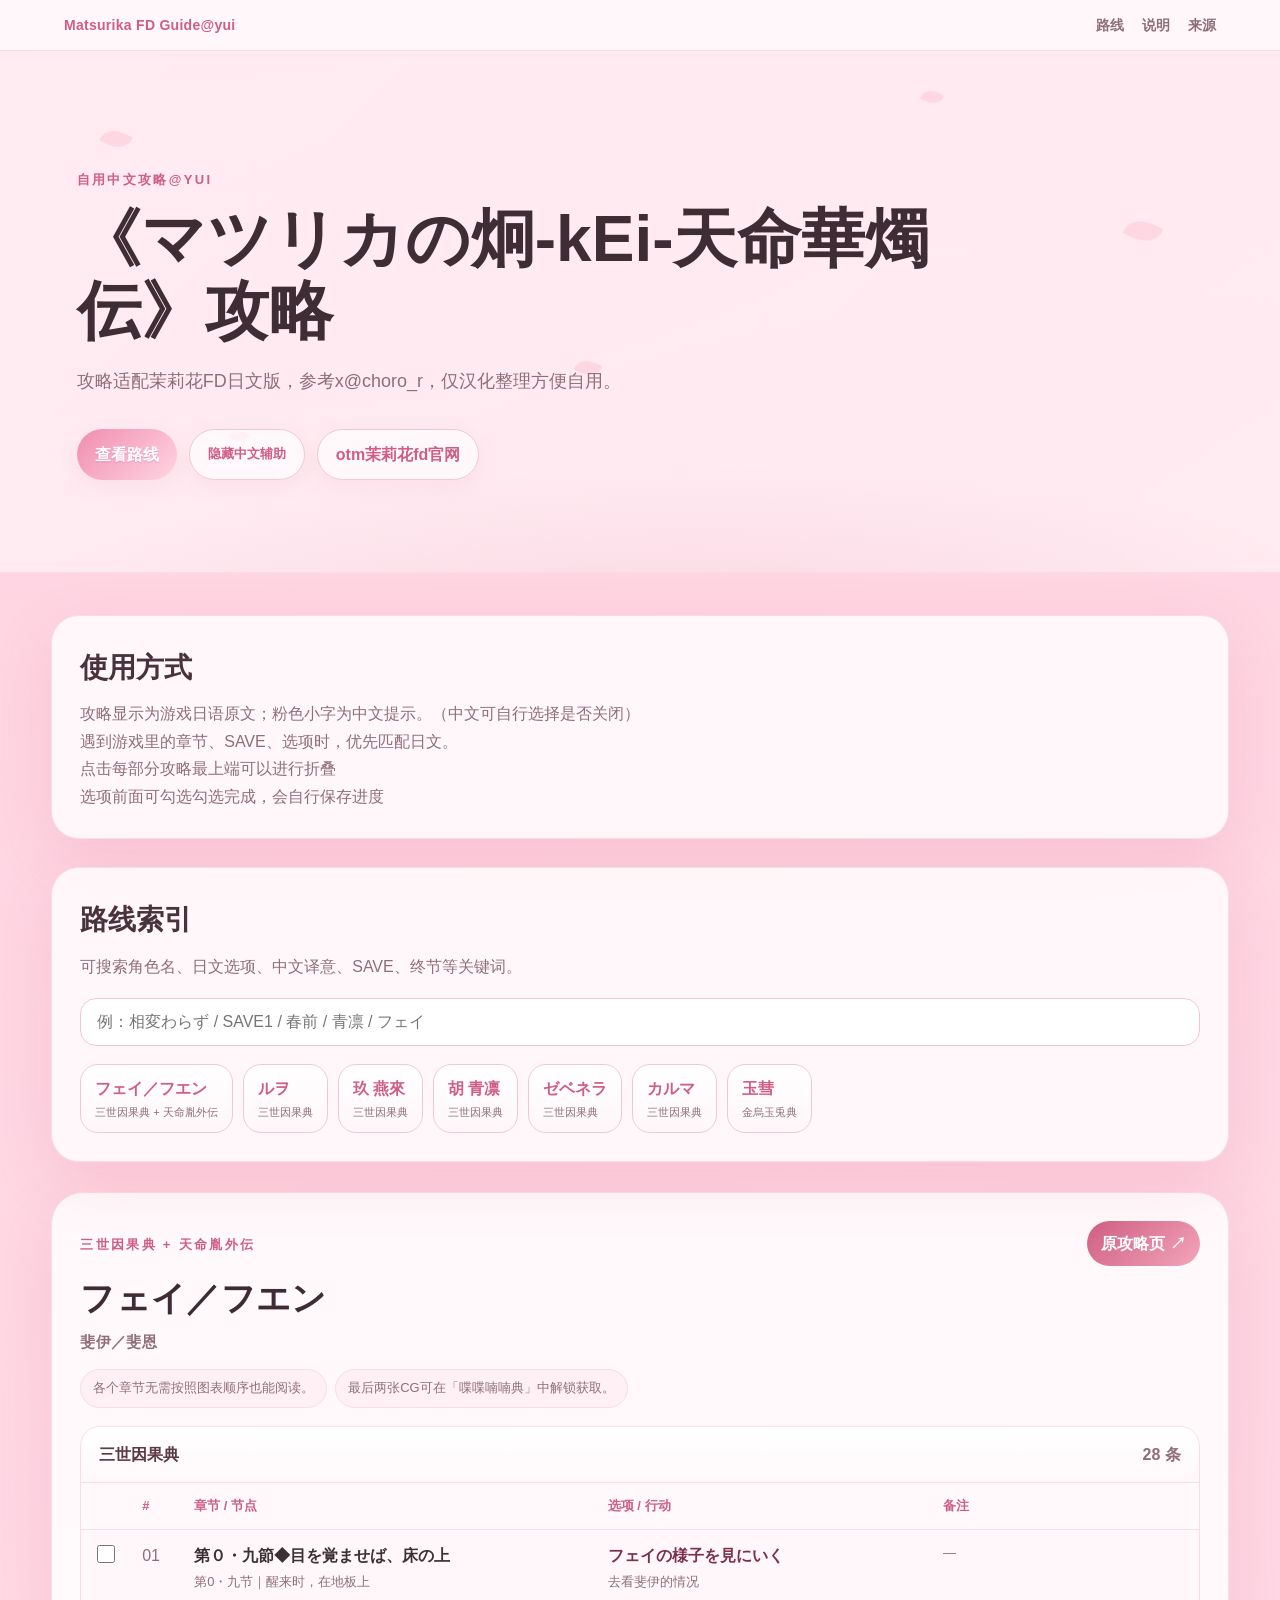
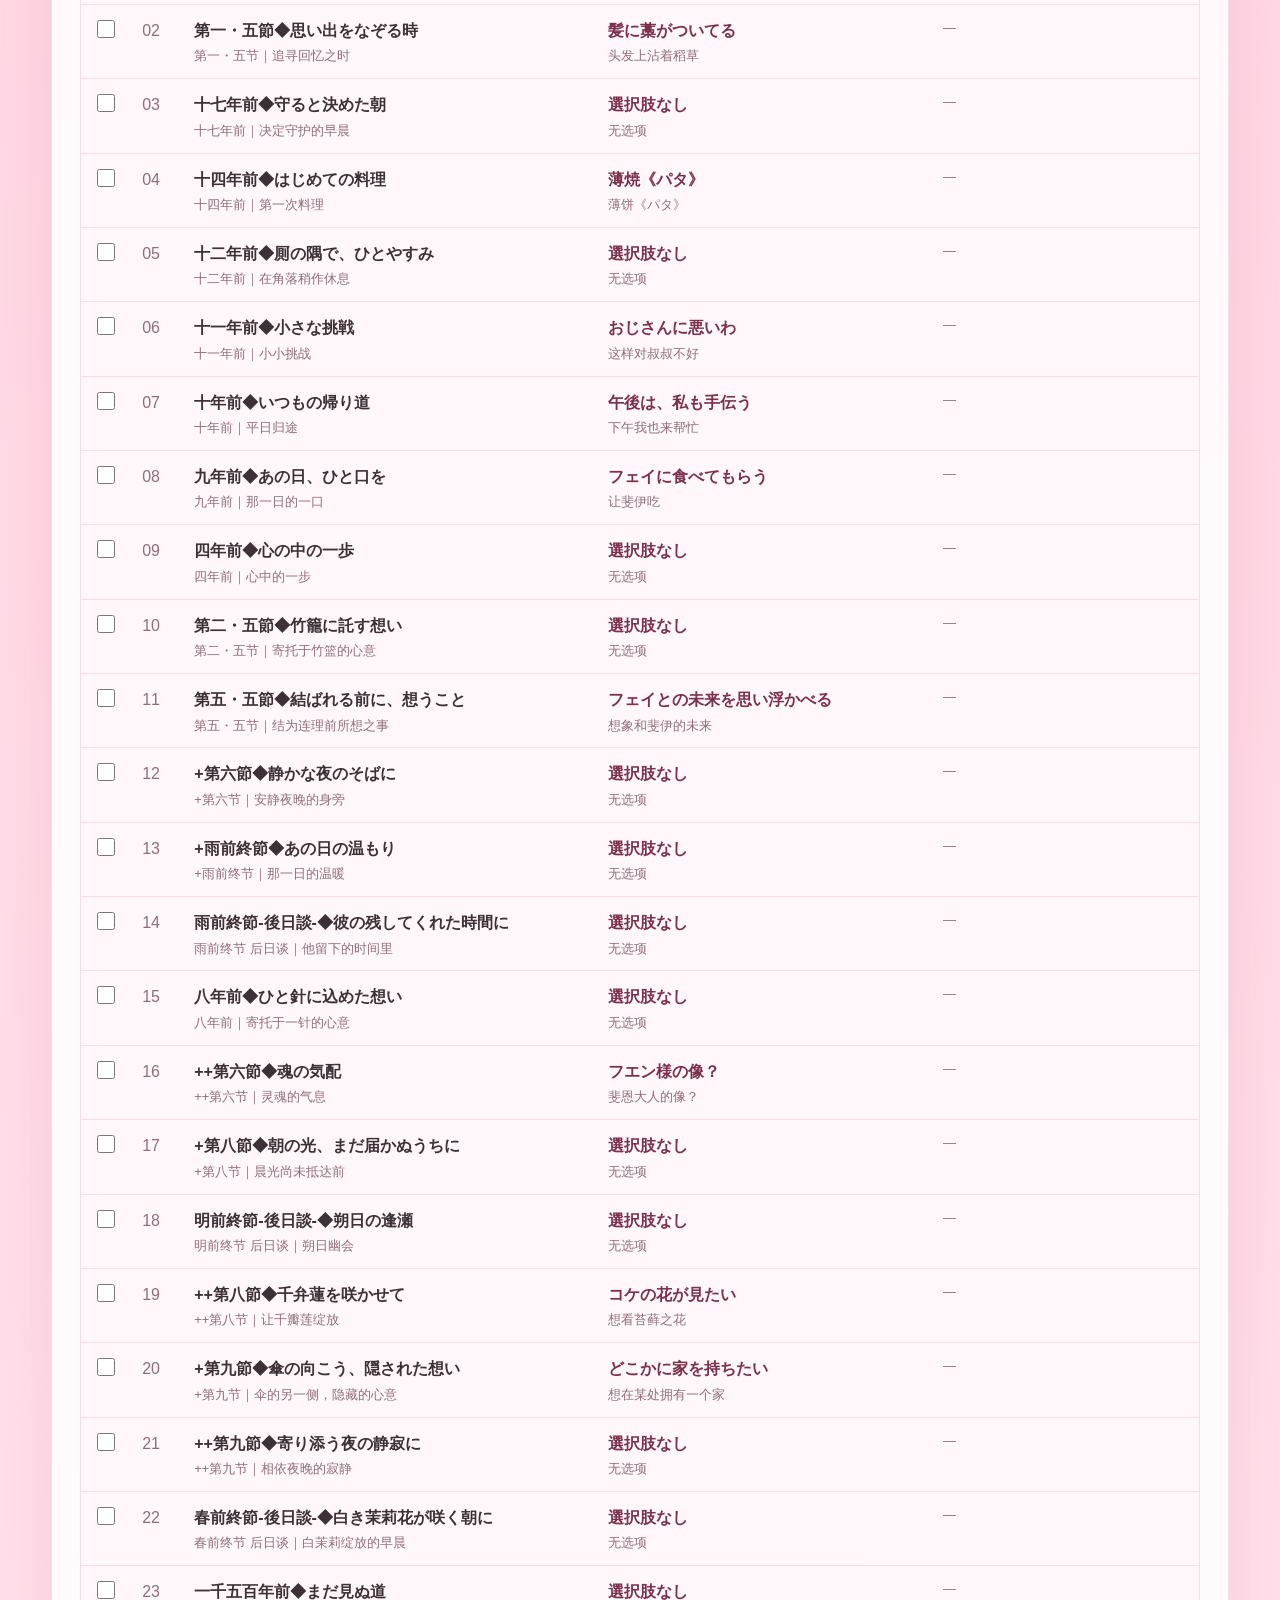
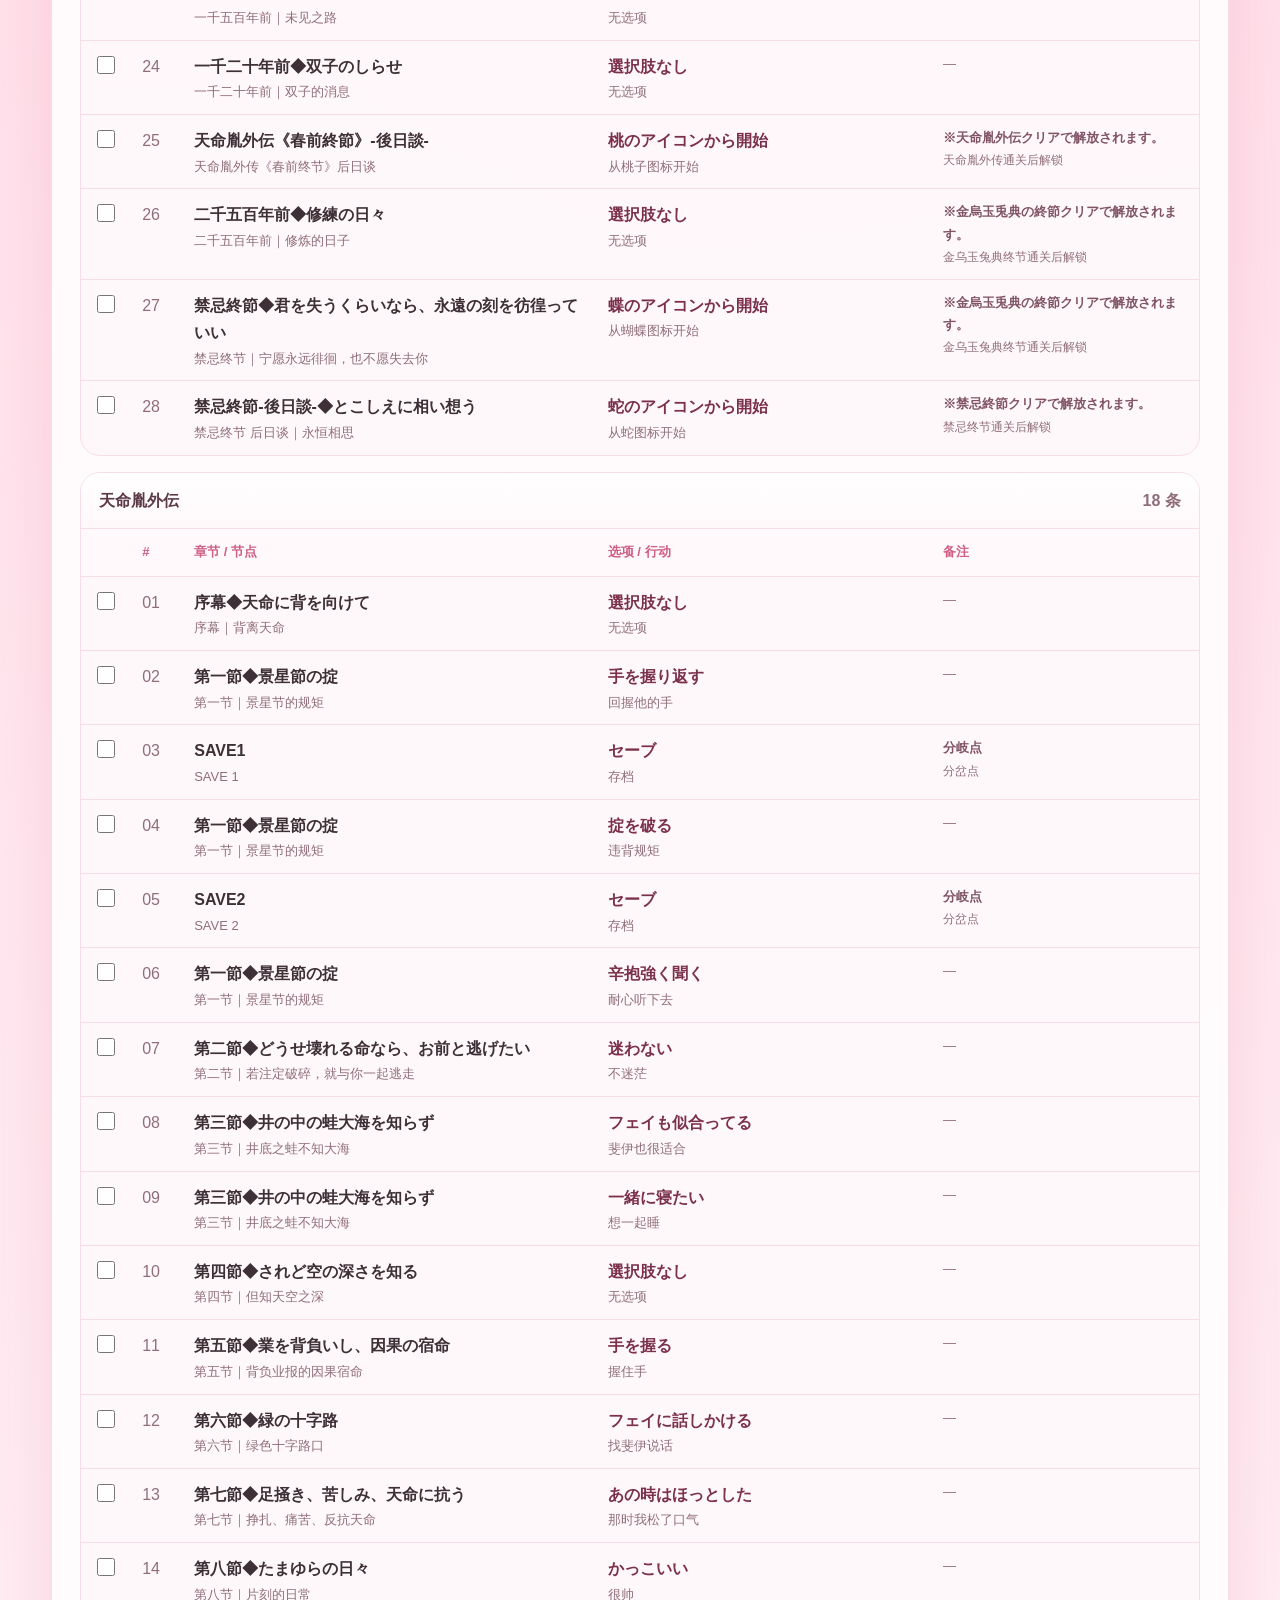
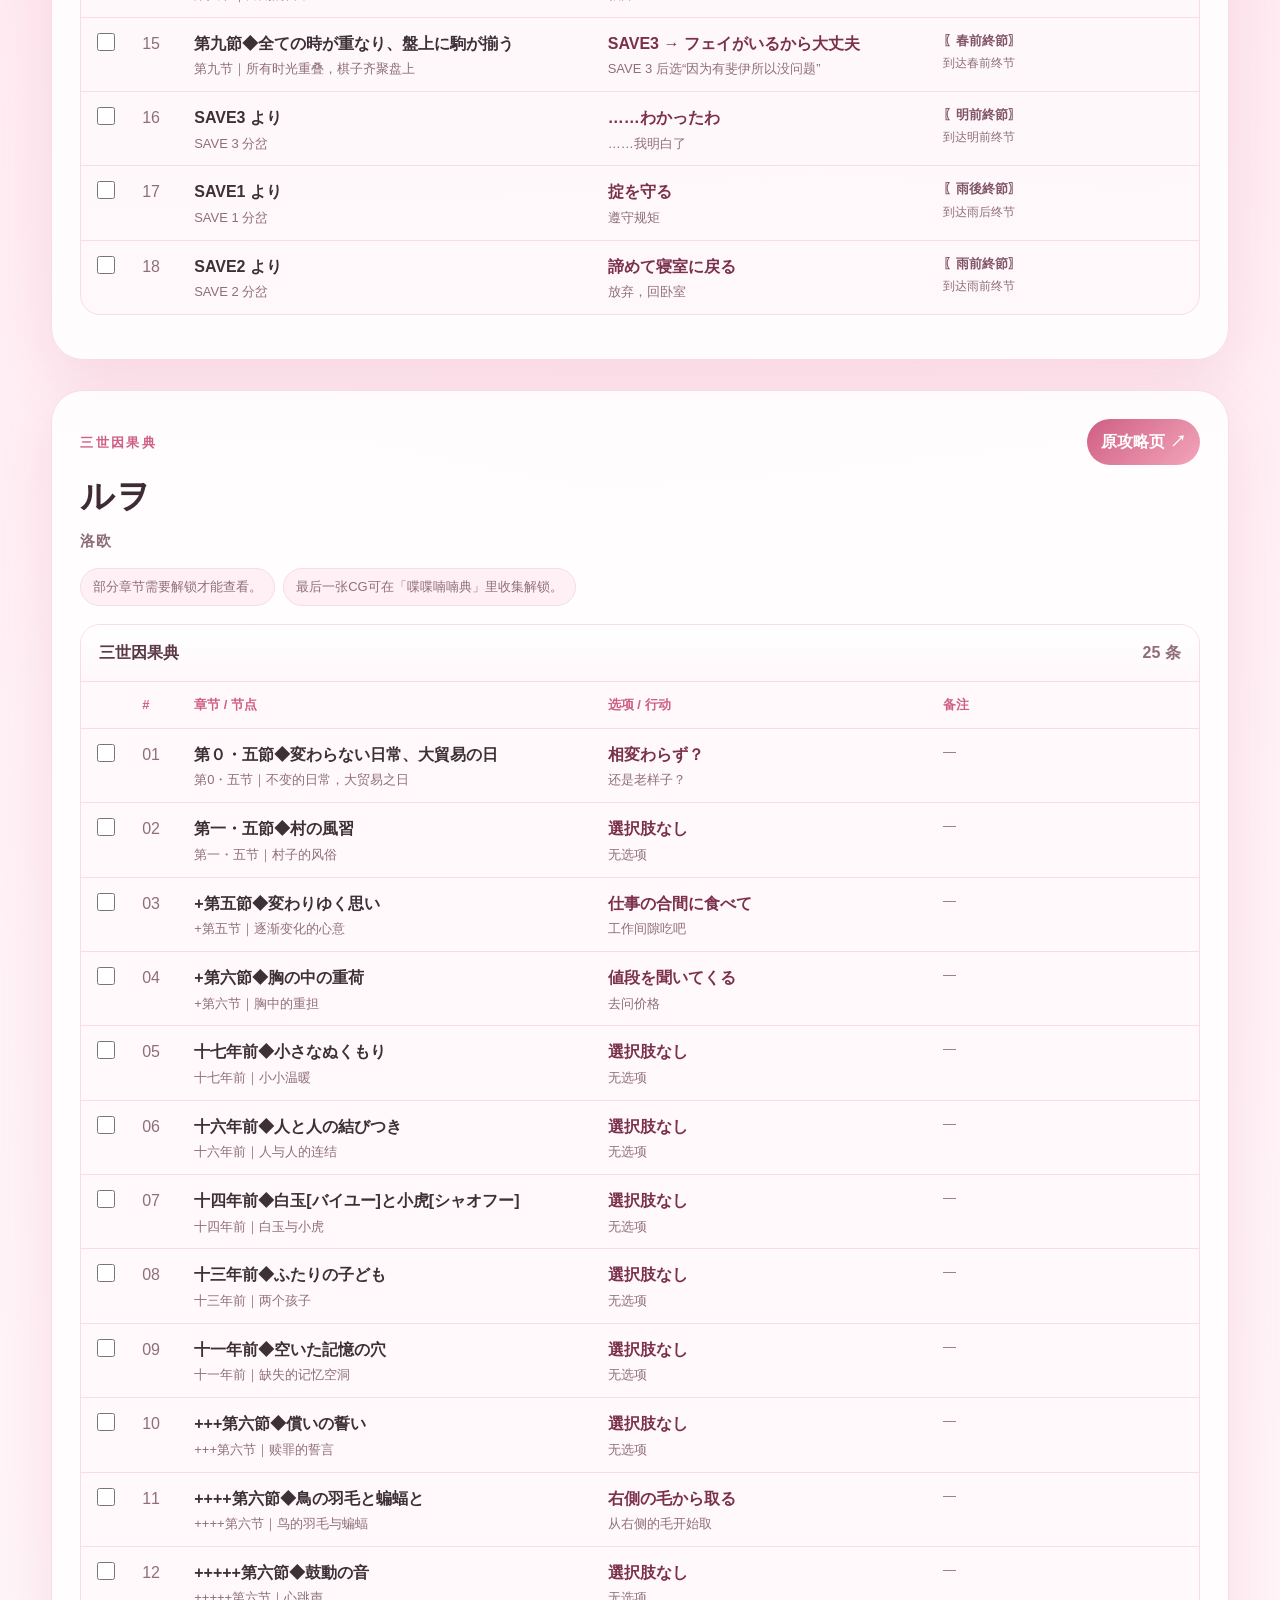
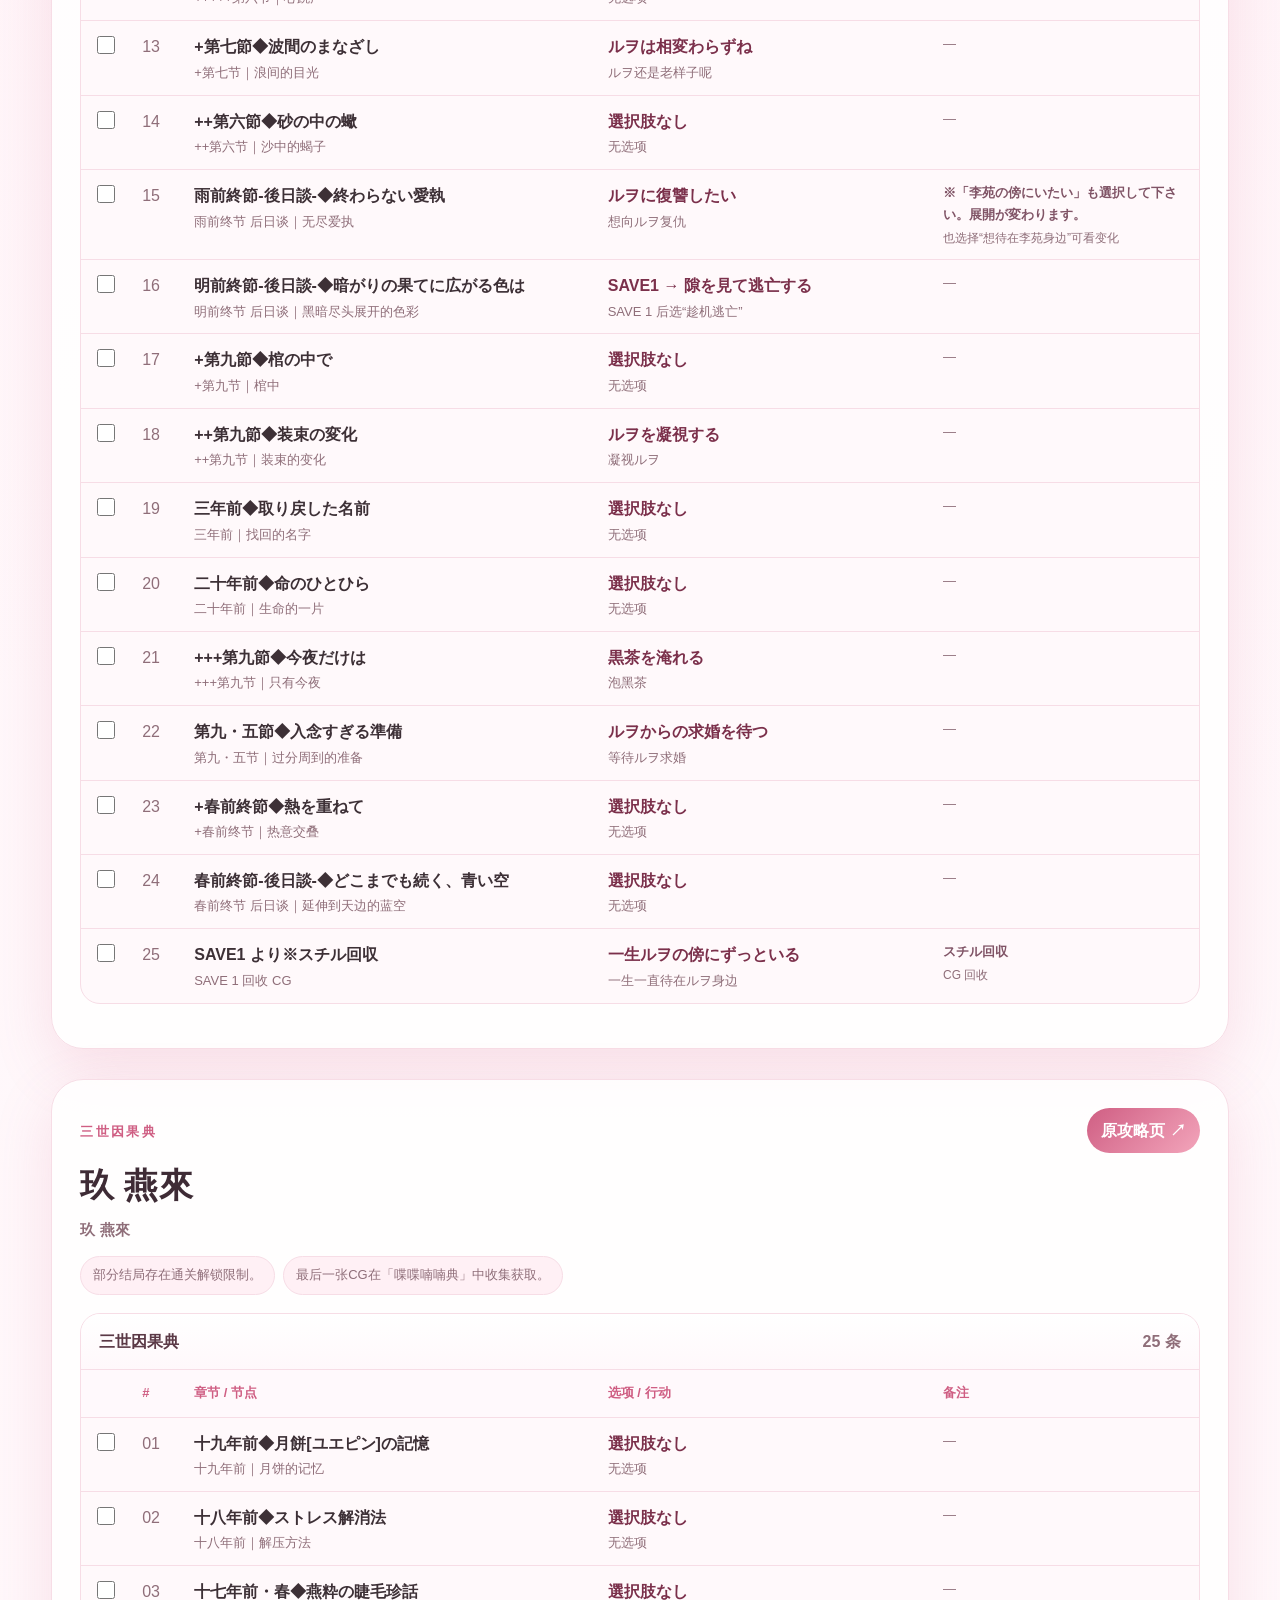
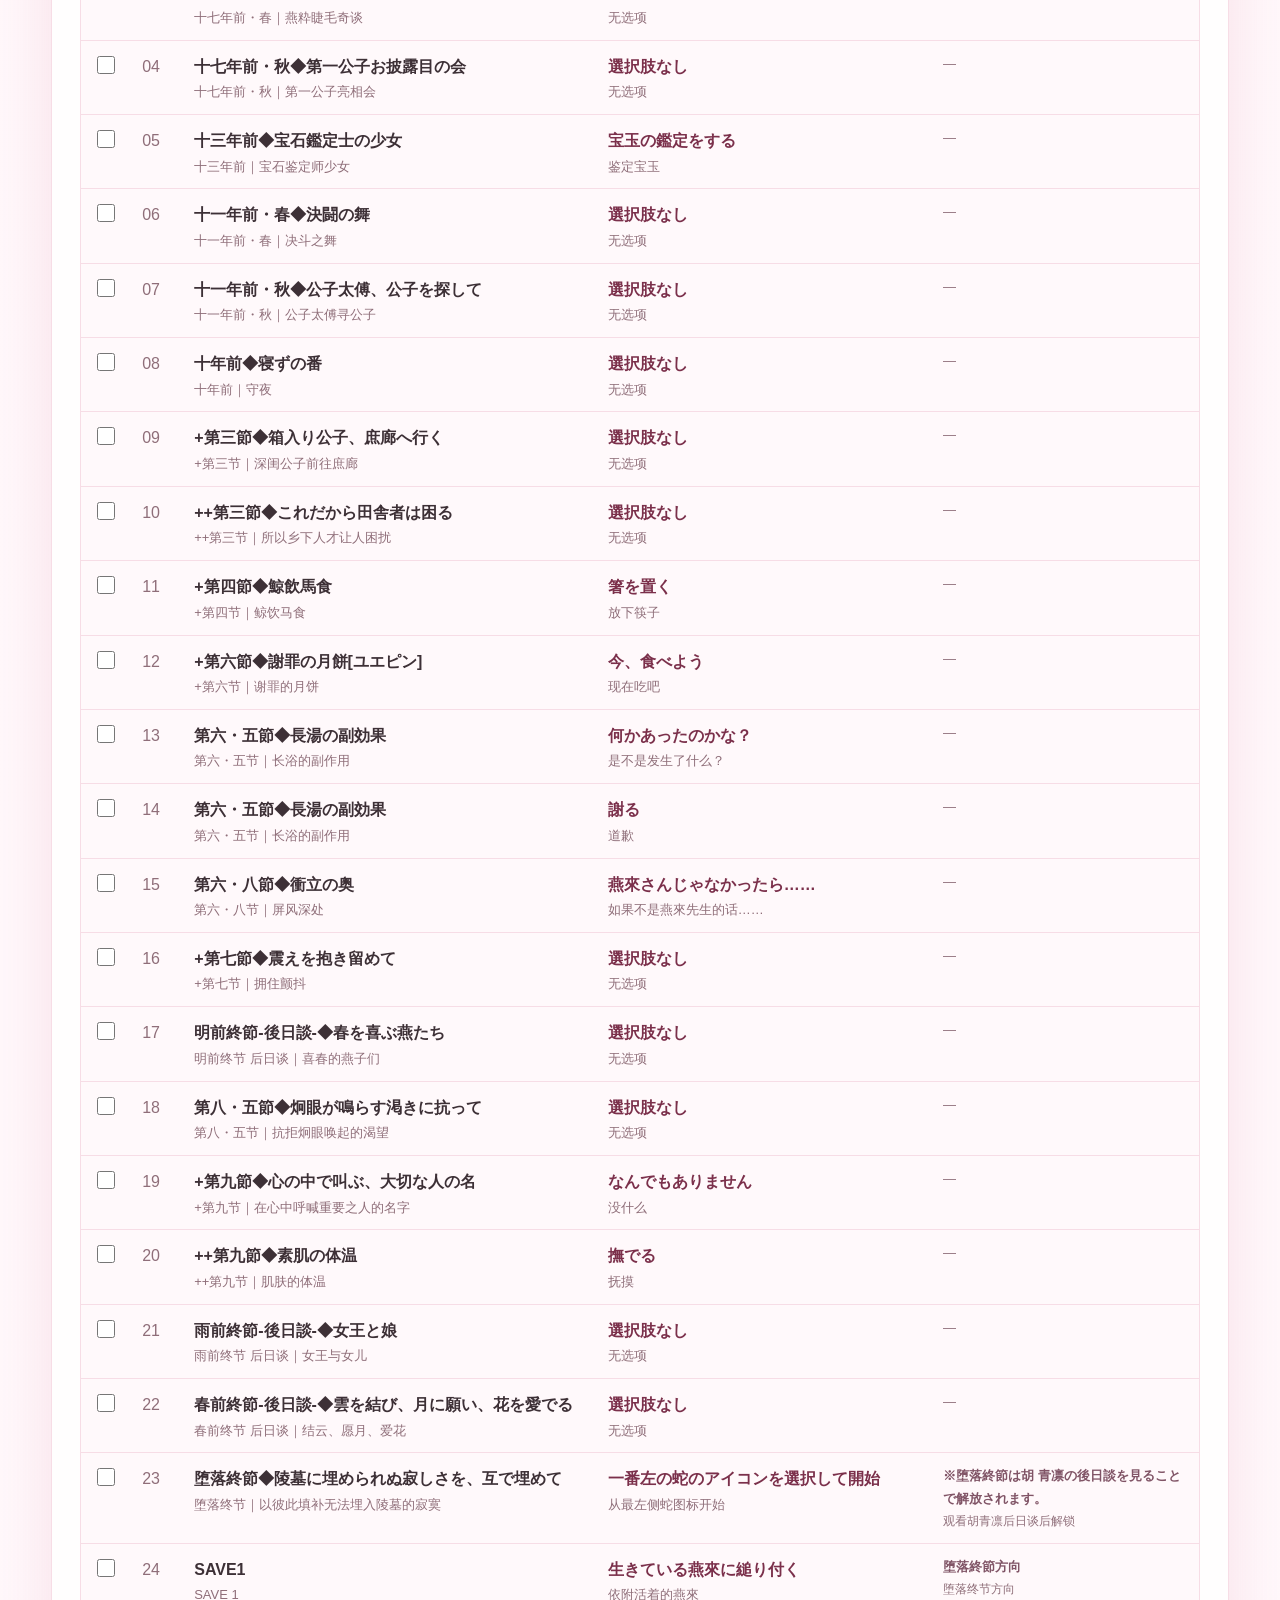
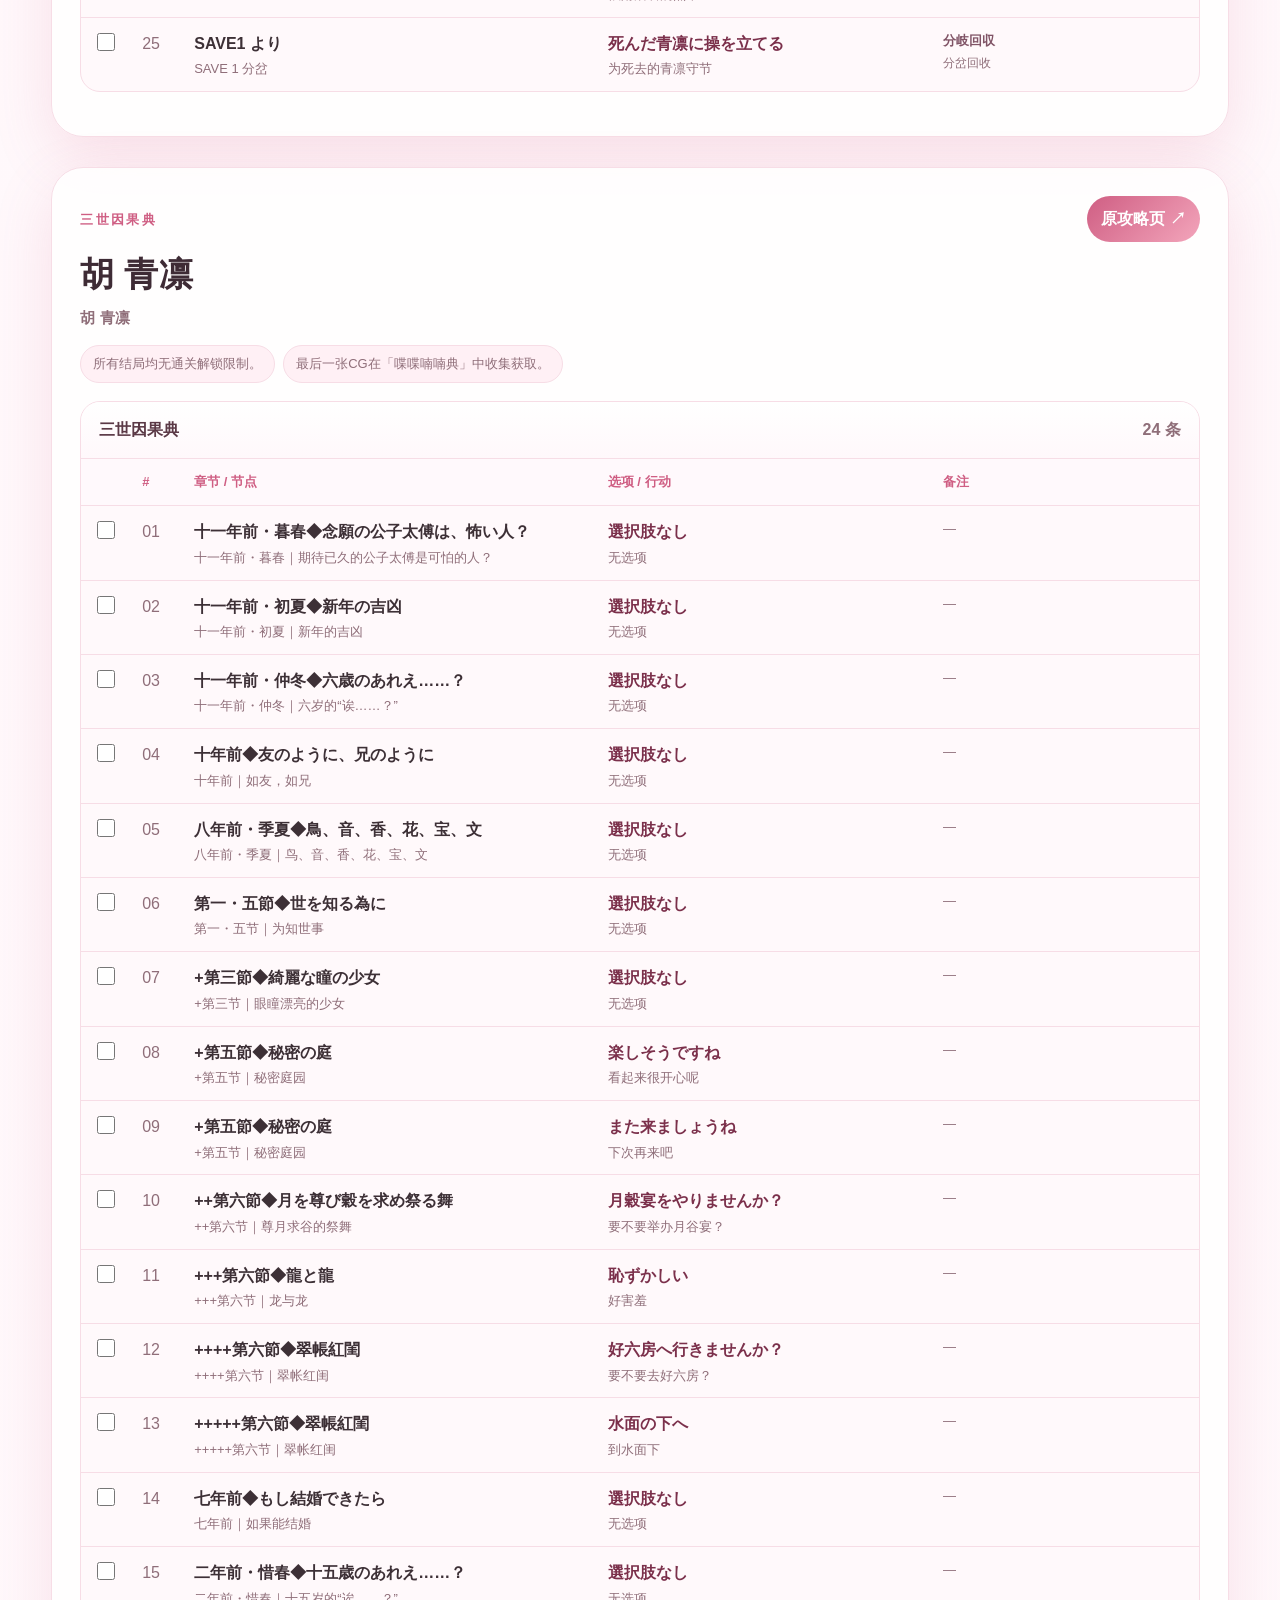
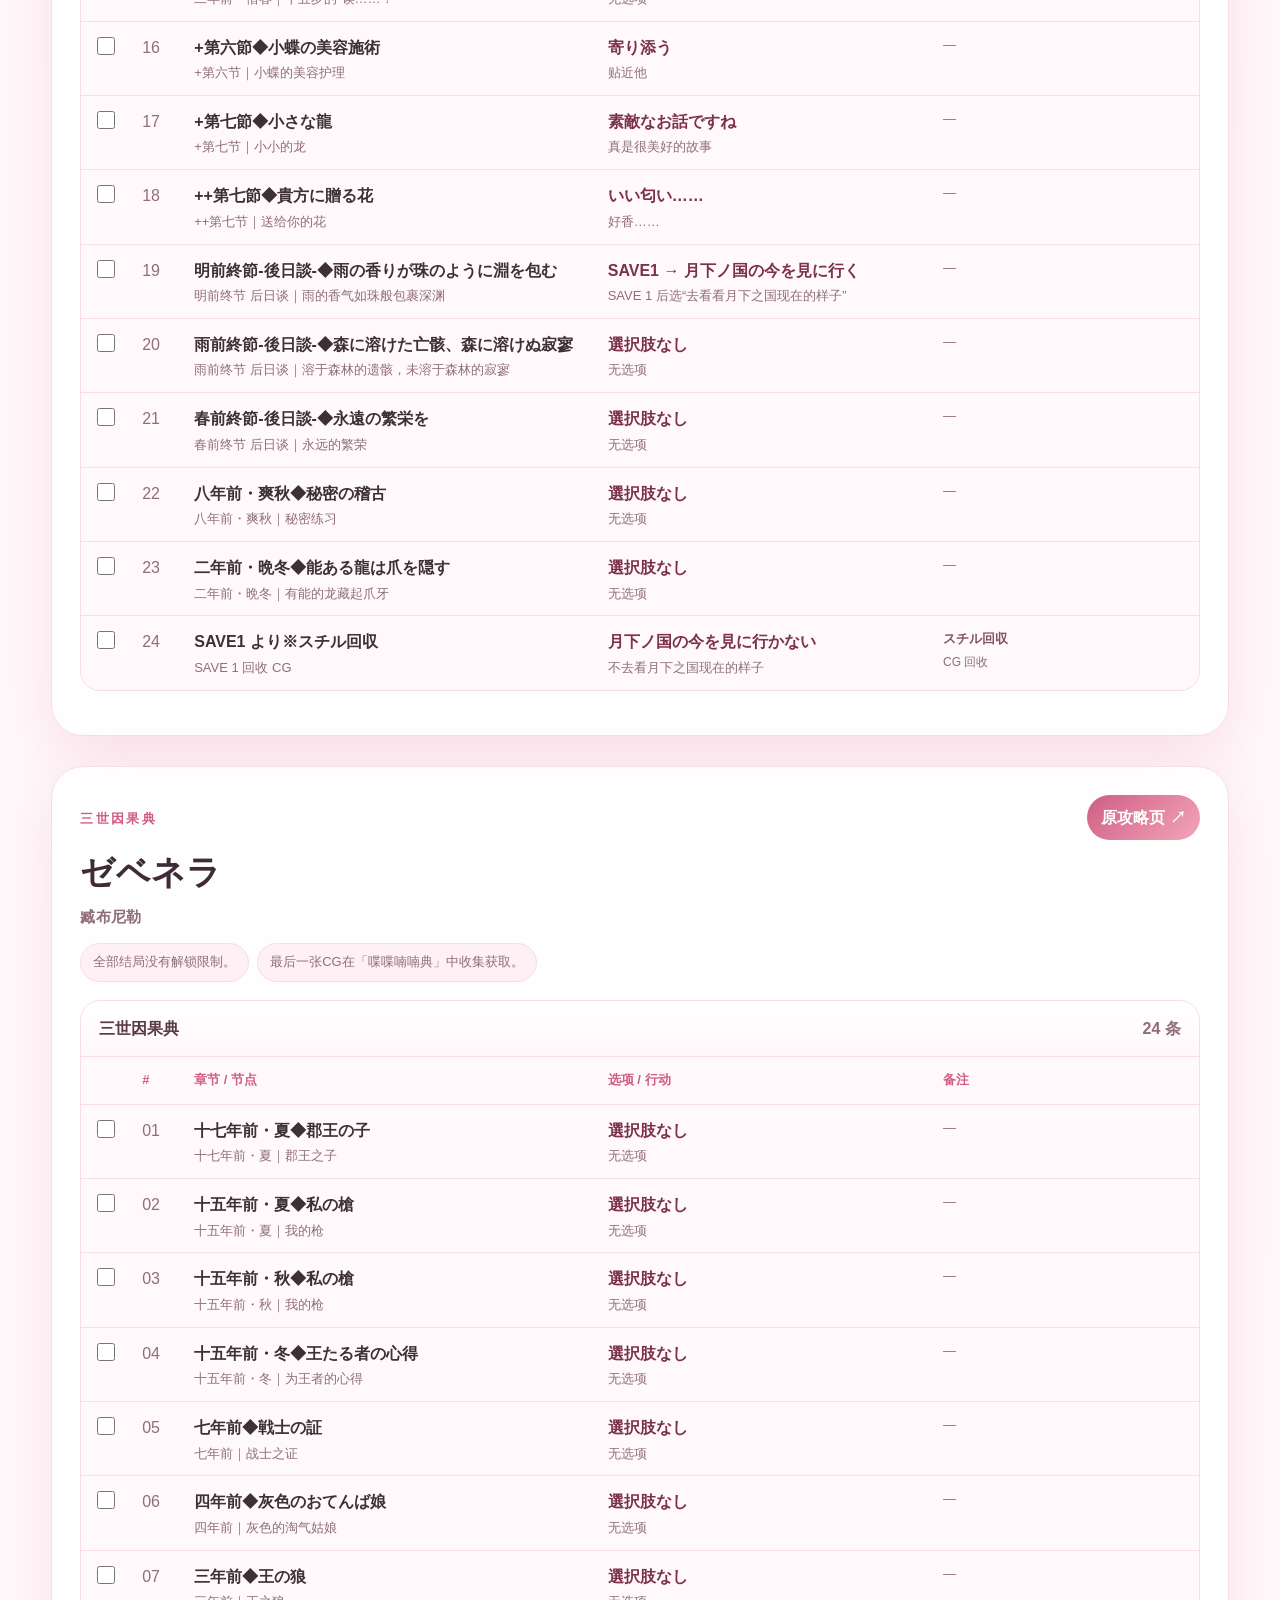
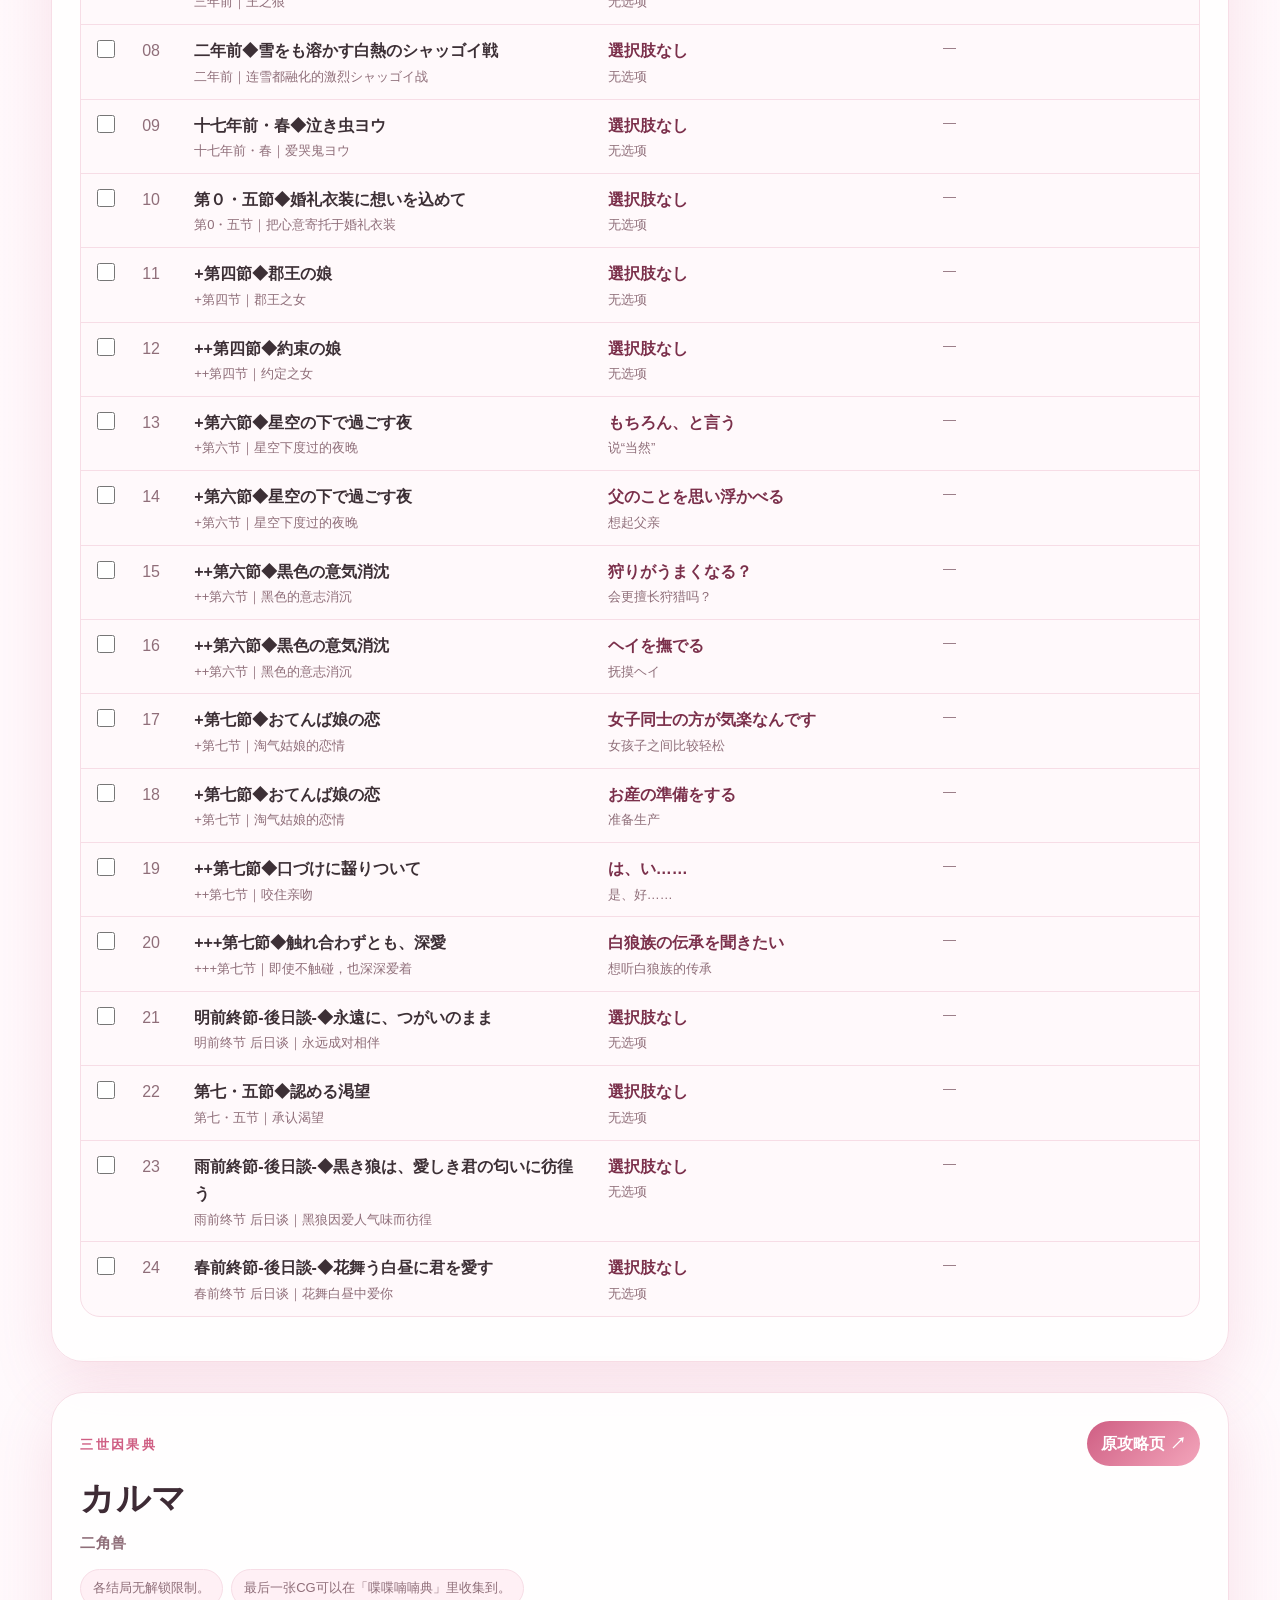
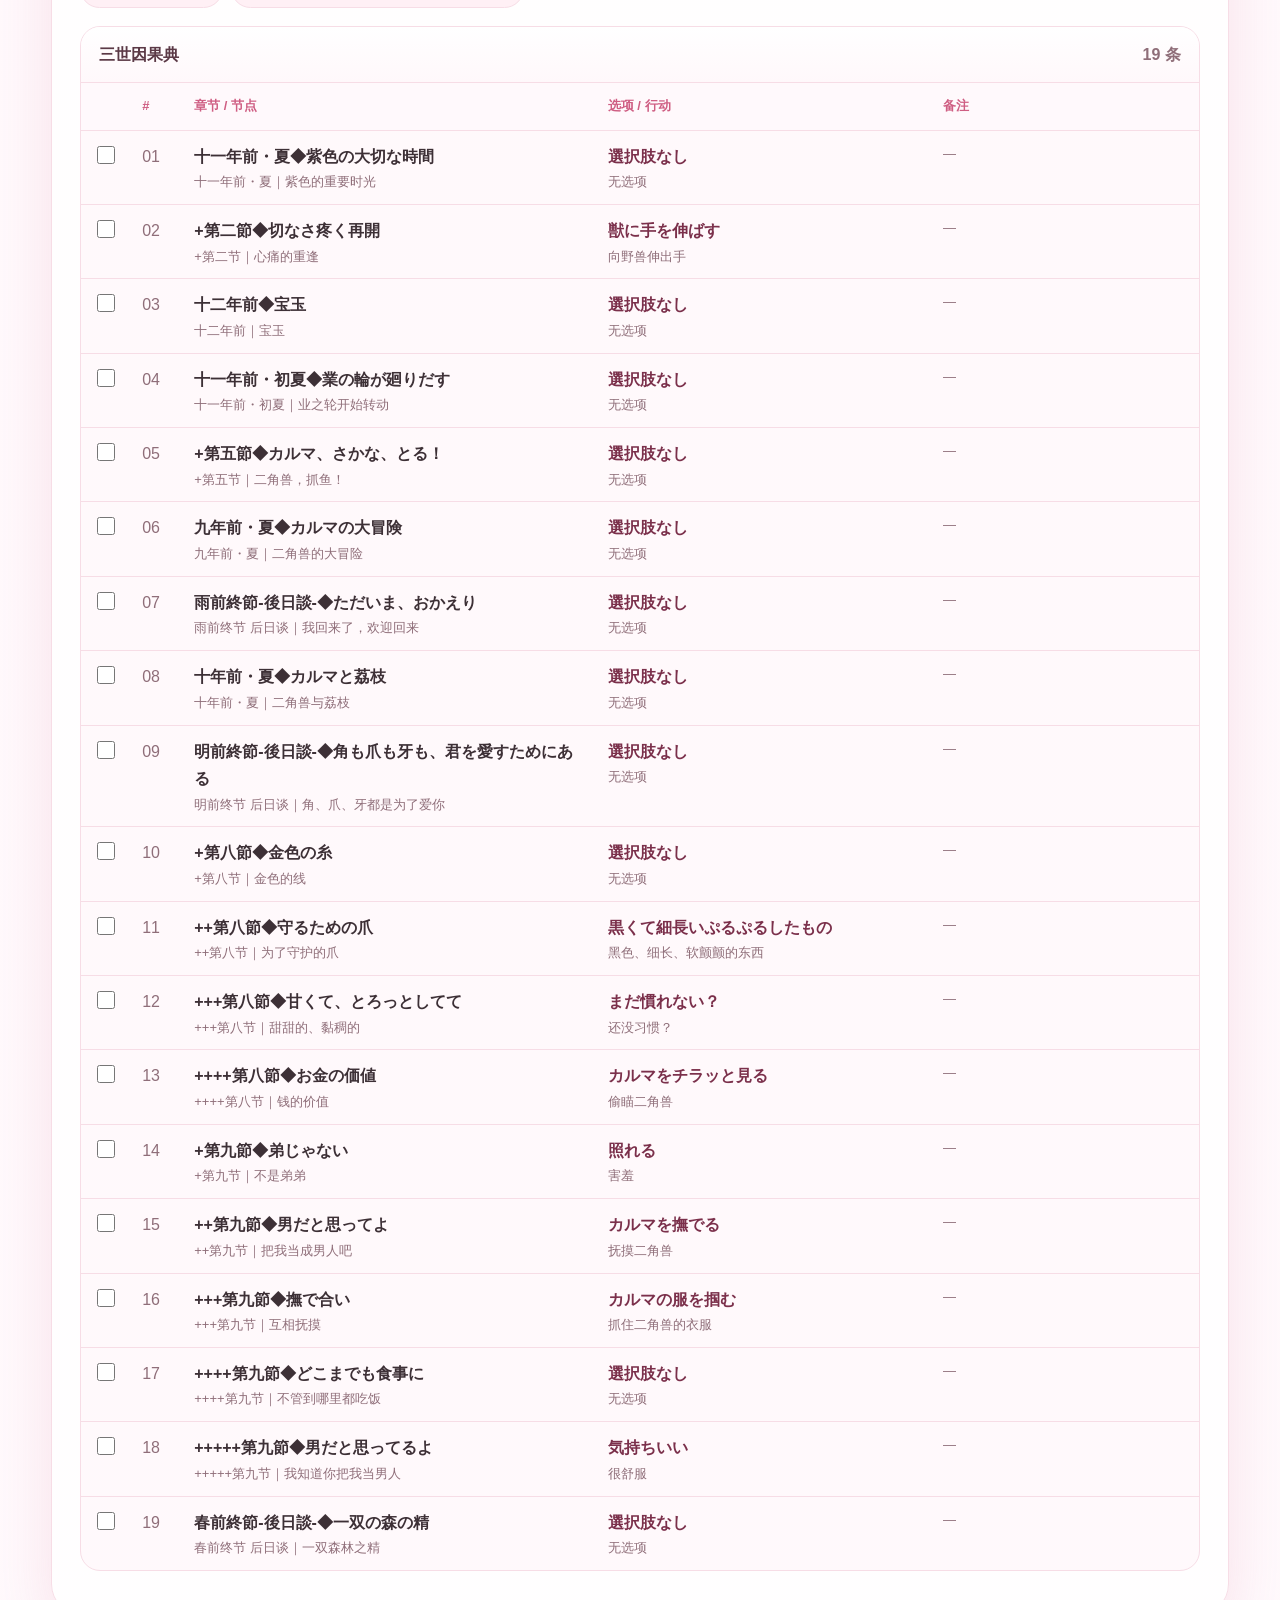
==== commit 35323de4: "Update site" ====
--- a/index.html
+++ b/index.html
@@ -64,11 +64,11 @@
             <table>
               <thead><tr><th></th><th>#</th><th>章节 / 节点</th><th>选项 / 行动</th><th>备注</th></tr></thead>
               <tbody>
-              <tr data-text="フェイ／フエン 斐伊／斐恩 三世因果典 第０・九節◆目を覚ませば、床の上 第0・九节｜醒来时，在地板上 フェイの様子を見にいく 去看菲的情况  ">
+              <tr data-text="フェイ／フエン 斐伊／斐恩 三世因果典 第０・九節◆目を覚ませば、床の上 第0・九节｜醒来时，在地板上 フェイの様子を見にいく 去看斐伊的情况  ">
                 <td class="done"><input type="checkbox" data-key="fey-三世因果典-1" aria-label="完成"></td>
                 <td class="stepno">01</td>
                 <td class="chapter"><span class="jp chapter-jp">第０・九節◆目を覚ませば、床の上</span><span class="cn">第0・九节｜醒来时，在地板上</span></td>
-                <td class="choice"><span class="jp choice-jp">フェイの様子を見にいく</span><span class="cn">去看菲的情况</span></td>
+                <td class="choice"><span class="jp choice-jp">フェイの様子を見にいく</span><span class="cn">去看斐伊的情况</span></td>
                 <td class="note"><span class="muted">—</span></td>
               </tr>
               <tr data-text="フェイ／フエン 斐伊／斐恩 三世因果典 第一・五節◆思い出をなぞる時 第一・五节｜追寻回忆之时 髪に藁がついてる 头发上沾着稻草  ">
@@ -113,11 +113,11 @@
                 <td class="choice"><span class="jp choice-jp">午後は、私も手伝う</span><span class="cn">下午我也来帮忙</span></td>
                 <td class="note"><span class="muted">—</span></td>
               </tr>
-              <tr data-text="フェイ／フエン 斐伊／斐恩 三世因果典 九年前◆あの日、ひと口を 九年前｜那一日的一口 フェイに食べてもらう 让菲吃  ">
+              <tr data-text="フェイ／フエン 斐伊／斐恩 三世因果典 九年前◆あの日、ひと口を 九年前｜那一日的一口 フェイに食べてもらう 让斐伊吃  ">
                 <td class="done"><input type="checkbox" data-key="fey-三世因果典-8" aria-label="完成"></td>
                 <td class="stepno">08</td>
                 <td class="chapter"><span class="jp chapter-jp">九年前◆あの日、ひと口を</span><span class="cn">九年前｜那一日的一口</span></td>
-                <td class="choice"><span class="jp choice-jp">フェイに食べてもらう</span><span class="cn">让菲吃</span></td>
+                <td class="choice"><span class="jp choice-jp">フェイに食べてもらう</span><span class="cn">让斐伊吃</span></td>
                 <td class="note"><span class="muted">—</span></td>
               </tr>
               <tr data-text="フェイ／フエン 斐伊／斐恩 三世因果典 四年前◆心の中の一歩 四年前｜心中的一步 選択肢なし 无选项  ">
@@ -134,11 +134,11 @@
                 <td class="choice"><span class="jp choice-jp">選択肢なし</span><span class="cn">无选项</span></td>
                 <td class="note"><span class="muted">—</span></td>
               </tr>
-              <tr data-text="フェイ／フエン 斐伊／斐恩 三世因果典 第五・五節◆結ばれる前に、想うこと 第五・五节｜结为连理前所想之事 フェイとの未来を思い浮かべる 想象和菲的未来  ">
+              <tr data-text="フェイ／フエン 斐伊／斐恩 三世因果典 第五・五節◆結ばれる前に、想うこと 第五・五节｜结为连理前所想之事 フェイとの未来を思い浮かべる 想象和斐伊的未来  ">
                 <td class="done"><input type="checkbox" data-key="fey-三世因果典-11" aria-label="完成"></td>
                 <td class="stepno">11</td>
                 <td class="chapter"><span class="jp chapter-jp">第五・五節◆結ばれる前に、想うこと</span><span class="cn">第五・五节｜结为连理前所想之事</span></td>
-                <td class="choice"><span class="jp choice-jp">フェイとの未来を思い浮かべる</span><span class="cn">想象和菲的未来</span></td>
+                <td class="choice"><span class="jp choice-jp">フェイとの未来を思い浮かべる</span><span class="cn">想象和斐伊的未来</span></td>
                 <td class="note"><span class="muted">—</span></td>
               </tr>
               <tr data-text="フェイ／フエン 斐伊／斐恩 三世因果典 +第六節◆静かな夜のそばに +第六节｜安静夜晚的身旁 選択肢なし 无选项  ">
@@ -173,7 +173,7 @@
                 <td class="done"><input type="checkbox" data-key="fey-三世因果典-16" aria-label="完成"></td>
                 <td class="stepno">16</td>
                 <td class="chapter"><span class="jp chapter-jp">++第六節◆魂の気配</span><span class="cn">++第六节｜灵魂的气息</span></td>
-                <td class="choice"><span class="jp choice-jp">フエン様の像？</span><span class="cn">フエン大人的像？</span></td>
+                <td class="choice"><span class="jp choice-jp">フエン様の像？</span><span class="cn">斐恩大人的像？</span></td>
                 <td class="note"><span class="muted">—</span></td>
               </tr>
               <tr data-text="フェイ／フエン 斐伊／斐恩 三世因果典 +第八節◆朝の光、まだ届かぬうちに +第八节｜晨光尚未抵达前 選択肢なし 无选项  ">
@@ -190,11 +190,11 @@
                 <td class="choice"><span class="jp choice-jp">選択肢なし</span><span class="cn">无选项</span></td>
                 <td class="note"><span class="muted">—</span></td>
               </tr>
-              <tr data-text="フェイ／フエン 斐伊／斐恩 三世因果典 ++第八節◆千弁蓮を咲かせて ++第八节｜让千瓣莲绽放 コケの花が見たい 想看苔藓的花  ">
+              <tr data-text="フェイ／フエン 斐伊／斐恩 三世因果典 ++第八節◆千弁蓮を咲かせて ++第八节｜让千瓣莲绽放 コケの花が見たい 想看苔藓之花  ">
                 <td class="done"><input type="checkbox" data-key="fey-三世因果典-19" aria-label="完成"></td>
                 <td class="stepno">19</td>
                 <td class="chapter"><span class="jp chapter-jp">++第八節◆千弁蓮を咲かせて</span><span class="cn">++第八节｜让千瓣莲绽放</span></td>
-                <td class="choice"><span class="jp choice-jp">コケの花が見たい</span><span class="cn">想看苔藓的花</span></td>
+                <td class="choice"><span class="jp choice-jp">コケの花が見たい</span><span class="cn">想看苔藓之花</span></td>
                 <td class="note"><span class="muted">—</span></td>
               </tr>
               <tr data-text="フェイ／フエン 斐伊／斐恩 三世因果典 +第九節◆傘の向こう、隠された想い +第九节｜伞的另一侧，隐藏的心意 どこかに家を持ちたい 想在某处拥有一个家  ">
@@ -323,7 +323,7 @@
                 <td class="done"><input type="checkbox" data-key="fey-天命胤外伝-8" aria-label="完成"></td>
                 <td class="stepno">08</td>
                 <td class="chapter"><span class="jp chapter-jp">第三節◆井の中の蛙大海を知らず</span><span class="cn">第三节｜井底之蛙不知大海</span></td>
-                <td class="choice"><span class="jp choice-jp">フェイも似合ってる</span><span class="cn">菲也很适合</span></td>
+                <td class="choice"><span class="jp choice-jp">フェイも似合ってる</span><span class="cn">斐伊也很适合</span></td>
                 <td class="note"><span class="muted">—</span></td>
               </tr>
               <tr data-text="フェイ／フエン 斐伊／斐恩 天命胤外伝 第三節◆井の中の蛙大海を知らず 第三节｜井底之蛙不知大海 一緒に寝たい 想一起睡  ">
@@ -351,7 +351,7 @@
                 <td class="done"><input type="checkbox" data-key="fey-天命胤外伝-12" aria-label="完成"></td>
                 <td class="stepno">12</td>
                 <td class="chapter"><span class="jp chapter-jp">第六節◆緑の十字路</span><span class="cn">第六节｜绿色十字路口</span></td>
-                <td class="choice"><span class="jp choice-jp">フェイに話しかける</span><span class="cn">找菲说话</span></td>
+                <td class="choice"><span class="jp choice-jp">フェイに話しかける</span><span class="cn">找斐伊说话</span></td>
                 <td class="note"><span class="muted">—</span></td>
               </tr>
               <tr data-text="フェイ／フエン 斐伊／斐恩 天命胤外伝 第七節◆足掻き、苦しみ、天命に抗う 第七节｜挣扎、痛苦、反抗天命 あの時はほっとした 那时我松了口气  ">
@@ -372,7 +372,7 @@
                 <td class="done"><input type="checkbox" data-key="fey-天命胤外伝-15" aria-label="完成"></td>
                 <td class="stepno">15</td>
                 <td class="chapter"><span class="jp chapter-jp">第九節◆全ての時が重なり、盤上に駒が揃う</span><span class="cn">第九节｜所有时光重叠，棋子齐聚盘上</span></td>
-                <td class="choice"><span class="jp choice-jp">SAVE3 → フェイがいるから大丈夫</span><span class="cn">SAVE 3 后选“因为有菲所以没问题”</span></td>
+                <td class="choice"><span class="jp choice-jp">SAVE3 → フェイがいるから大丈夫</span><span class="cn">SAVE 3 后选“因为有斐伊所以没问题”</span></td>
                 <td class="note"><span class="jp note-jp">〖春前終節〗</span><span class="cn note-cn">到达春前终节</span></td>
               </tr>
               <tr data-text="フェイ／フエン 斐伊／斐恩 天命胤外伝 save3 より save 3 分岔 ……わかったわ ……我明白了 〖明前終節〗 到达明前终节">
@@ -1215,17 +1215,17 @@
                 <td class="choice"><span class="jp choice-jp">選択肢なし</span><span class="cn">无选项</span></td>
                 <td class="note"><span class="muted">—</span></td>
               </tr>
-              <tr data-text="カルマ 二角兽 三世因果典 +第五節◆カルマ、さかな、とる！ +第五节｜卡尔玛，抓鱼！ 選択肢なし 无选项  ">
+              <tr data-text="カルマ 二角兽 三世因果典 +第五節◆カルマ、さかな、とる！ +第五节｜二角兽，抓鱼！ 選択肢なし 无选项  ">
                 <td class="done"><input type="checkbox" data-key="karma-三世因果典-5" aria-label="完成"></td>
                 <td class="stepno">05</td>
-                <td class="chapter"><span class="jp chapter-jp">+第五節◆カルマ、さかな、とる！</span><span class="cn">+第五节｜卡尔玛，抓鱼！</span></td>
-                <td class="choice"><span class="jp choice-jp">選択肢なし</span><span class="cn">无选项</span></td>
-                <td class="note"><span class="muted">—</span></td>
-              </tr>
-              <tr data-text="カルマ 二角兽 三世因果典 九年前・夏◆カルマの大冒険 九年前・夏｜卡尔玛的大冒险 選択肢なし 无选项  ">
+                <td class="chapter"><span class="jp chapter-jp">+第五節◆カルマ、さかな、とる！</span><span class="cn">+第五节｜二角兽，抓鱼！</span></td>
+                <td class="choice"><span class="jp choice-jp">選択肢なし</span><span class="cn">无选项</span></td>
+                <td class="note"><span class="muted">—</span></td>
+              </tr>
+              <tr data-text="カルマ 二角兽 三世因果典 九年前・夏◆カルマの大冒険 九年前・夏｜二角兽的大冒险 選択肢なし 无选项  ">
                 <td class="done"><input type="checkbox" data-key="karma-三世因果典-6" aria-label="完成"></td>
                 <td class="stepno">06</td>
-                <td class="chapter"><span class="jp chapter-jp">九年前・夏◆カルマの大冒険</span><span class="cn">九年前・夏｜卡尔玛的大冒险</span></td>
+                <td class="chapter"><span class="jp chapter-jp">九年前・夏◆カルマの大冒険</span><span class="cn">九年前・夏｜二角兽的大冒险</span></td>
                 <td class="choice"><span class="jp choice-jp">選択肢なし</span><span class="cn">无选项</span></td>
                 <td class="note"><span class="muted">—</span></td>
               </tr>
@@ -1236,10 +1236,10 @@
                 <td class="choice"><span class="jp choice-jp">選択肢なし</span><span class="cn">无选项</span></td>
                 <td class="note"><span class="muted">—</span></td>
               </tr>
-              <tr data-text="カルマ 二角兽 三世因果典 十年前・夏◆カルマと荔枝 十年前・夏｜卡尔玛与荔枝 選択肢なし 无选项  ">
+              <tr data-text="カルマ 二角兽 三世因果典 十年前・夏◆カルマと荔枝 十年前・夏｜二角兽与荔枝 選択肢なし 无选项  ">
                 <td class="done"><input type="checkbox" data-key="karma-三世因果典-8" aria-label="完成"></td>
                 <td class="stepno">08</td>
-                <td class="chapter"><span class="jp chapter-jp">十年前・夏◆カルマと荔枝</span><span class="cn">十年前・夏｜卡尔玛与荔枝</span></td>
+                <td class="chapter"><span class="jp chapter-jp">十年前・夏◆カルマと荔枝</span><span class="cn">十年前・夏｜二角兽与荔枝</span></td>
                 <td class="choice"><span class="jp choice-jp">選択肢なし</span><span class="cn">无选项</span></td>
                 <td class="note"><span class="muted">—</span></td>
               </tr>
@@ -1271,11 +1271,11 @@
                 <td class="choice"><span class="jp choice-jp">まだ慣れない？</span><span class="cn">还没习惯？</span></td>
                 <td class="note"><span class="muted">—</span></td>
               </tr>
-              <tr data-text="カルマ 二角兽 三世因果典 ++++第八節◆お金の価値 ++++第八节｜钱的价值 カルマをチラッと見る 偷瞄卡尔玛  ">
+              <tr data-text="カルマ 二角兽 三世因果典 ++++第八節◆お金の価値 ++++第八节｜钱的价值 カルマをチラッと見る 偷瞄二角兽  ">
                 <td class="done"><input type="checkbox" data-key="karma-三世因果典-13" aria-label="完成"></td>
                 <td class="stepno">13</td>
                 <td class="chapter"><span class="jp chapter-jp">++++第八節◆お金の価値</span><span class="cn">++++第八节｜钱的价值</span></td>
-                <td class="choice"><span class="jp choice-jp">カルマをチラッと見る</span><span class="cn">偷瞄卡尔玛</span></td>
+                <td class="choice"><span class="jp choice-jp">カルマをチラッと見る</span><span class="cn">偷瞄二角兽</span></td>
                 <td class="note"><span class="muted">—</span></td>
               </tr>
               <tr data-text="カルマ 二角兽 三世因果典 +第九節◆弟じゃない +第九节｜不是弟弟 照れる 害羞  ">
@@ -1285,18 +1285,18 @@
                 <td class="choice"><span class="jp choice-jp">照れる</span><span class="cn">害羞</span></td>
                 <td class="note"><span class="muted">—</span></td>
               </tr>
-              <tr data-text="カルマ 二角兽 三世因果典 ++第九節◆男だと思ってよ ++第九节｜把我当成男人吧 カルマを撫でる 抚摸卡尔玛  ">
+              <tr data-text="カルマ 二角兽 三世因果典 ++第九節◆男だと思ってよ ++第九节｜把我当成男人吧 カルマを撫でる 抚摸二角兽  ">
                 <td class="done"><input type="checkbox" data-key="karma-三世因果典-15" aria-label="完成"></td>
                 <td class="stepno">15</td>
                 <td class="chapter"><span class="jp chapter-jp">++第九節◆男だと思ってよ</span><span class="cn">++第九节｜把我当成男人吧</span></td>
-                <td class="choice"><span class="jp choice-jp">カルマを撫でる</span><span class="cn">抚摸卡尔玛</span></td>
-                <td class="note"><span class="muted">—</span></td>
-              </tr>
-              <tr data-text="カルマ 二角兽 三世因果典 +++第九節◆撫で合い +++第九节｜互相抚摸 カルマの服を掴む 抓住卡尔玛的衣服  ">
+                <td class="choice"><span class="jp choice-jp">カルマを撫でる</span><span class="cn">抚摸二角兽</span></td>
+                <td class="note"><span class="muted">—</span></td>
+              </tr>
+              <tr data-text="カルマ 二角兽 三世因果典 +++第九節◆撫で合い +++第九节｜互相抚摸 カルマの服を掴む 抓住二角兽的衣服  ">
                 <td class="done"><input type="checkbox" data-key="karma-三世因果典-16" aria-label="完成"></td>
                 <td class="stepno">16</td>
                 <td class="chapter"><span class="jp chapter-jp">+++第九節◆撫で合い</span><span class="cn">+++第九节｜互相抚摸</span></td>
-                <td class="choice"><span class="jp choice-jp">カルマの服を掴む</span><span class="cn">抓住卡尔玛的衣服</span></td>
+                <td class="choice"><span class="jp choice-jp">カルマの服を掴む</span><span class="cn">抓住二角兽的衣服</span></td>
                 <td class="note"><span class="muted">—</span></td>
               </tr>
               <tr data-text="カルマ 二角兽 三世因果典 ++++第九節◆どこまでも食事に ++++第九节｜不管到哪里都吃饭 選択肢なし 无选项  ">
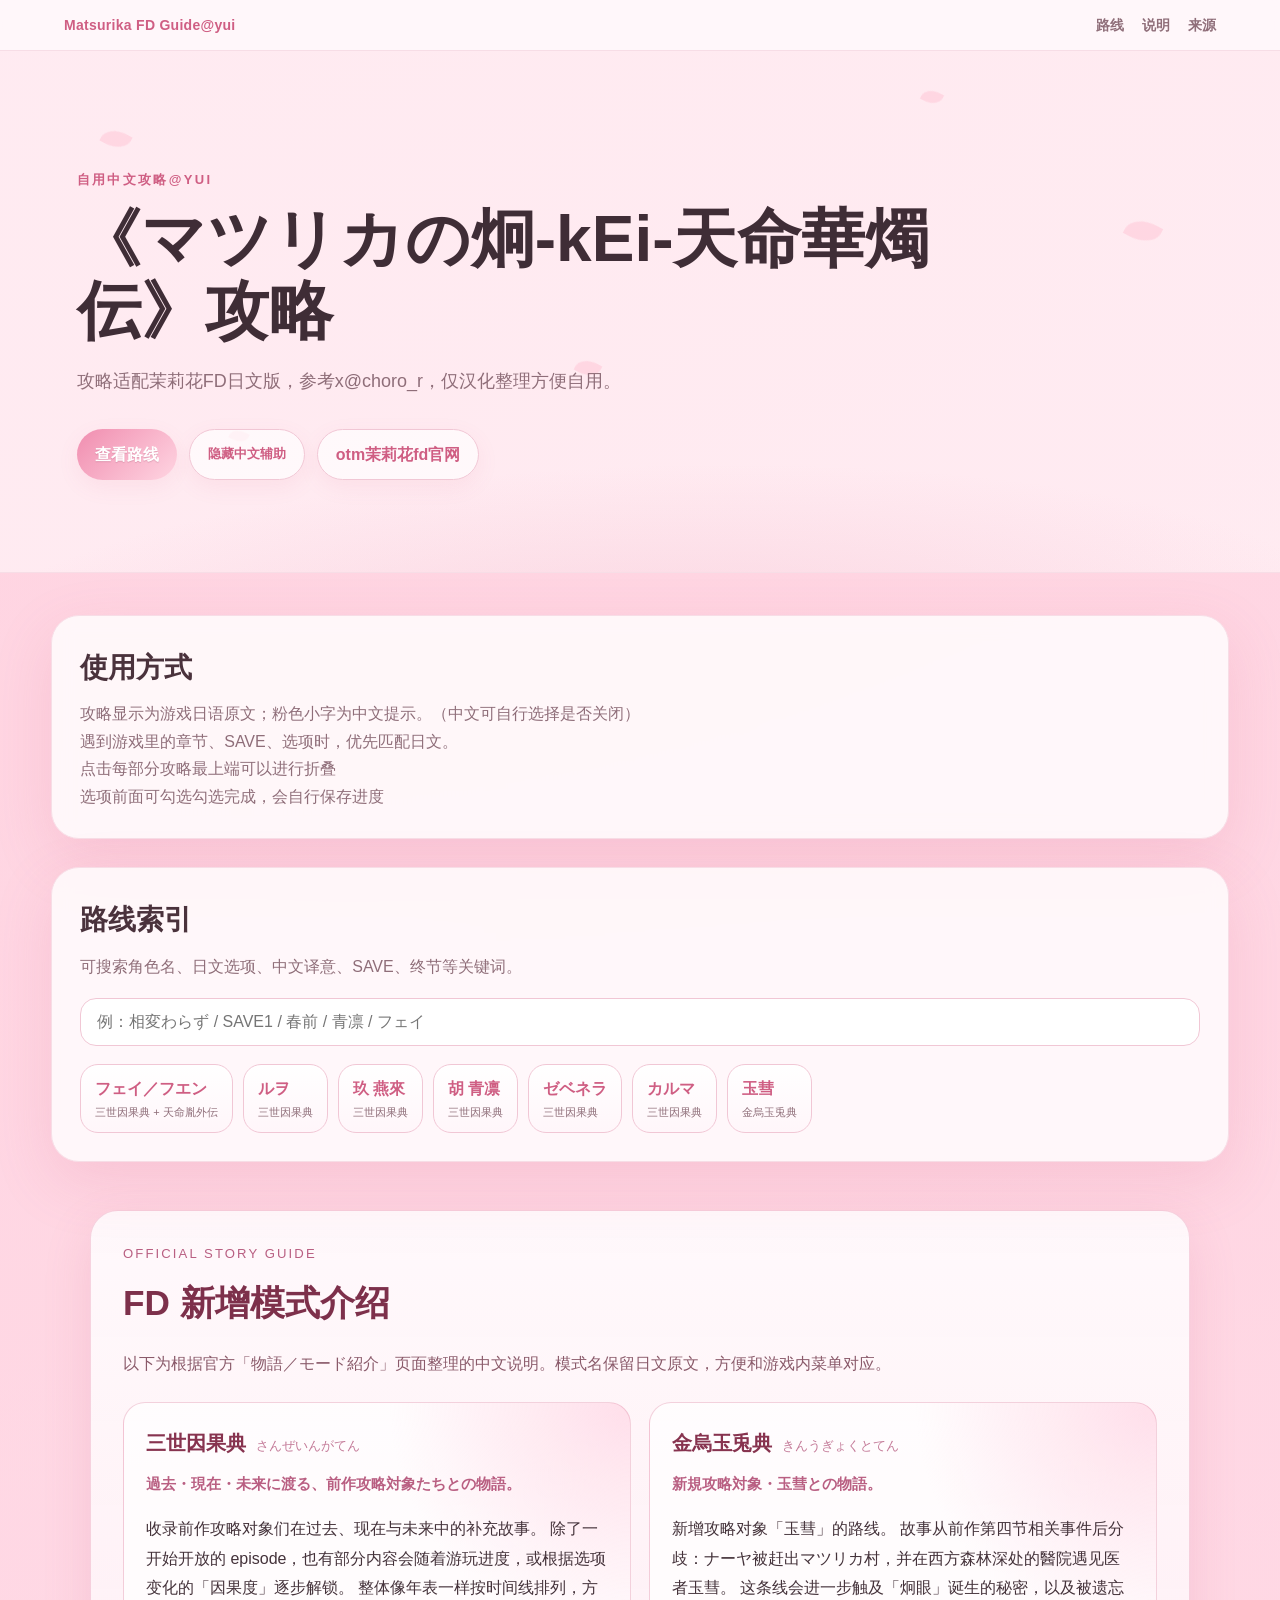
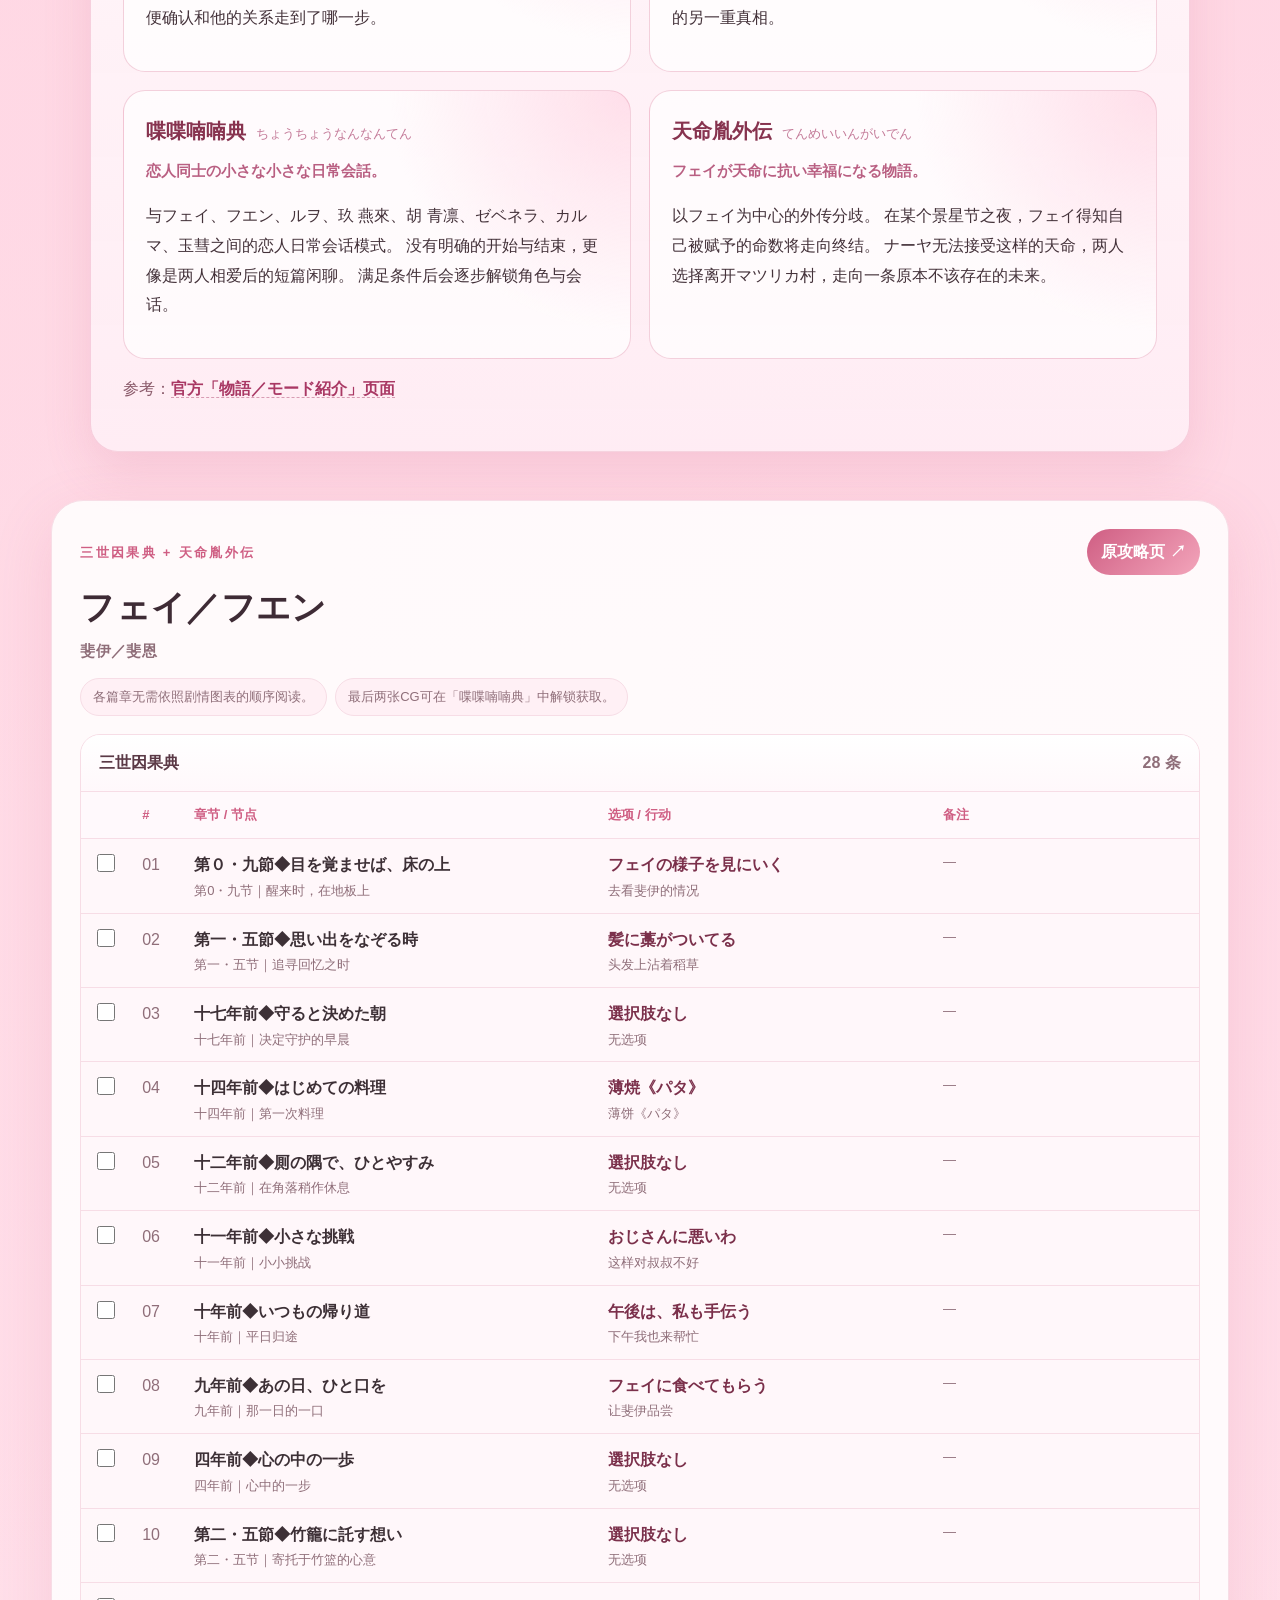
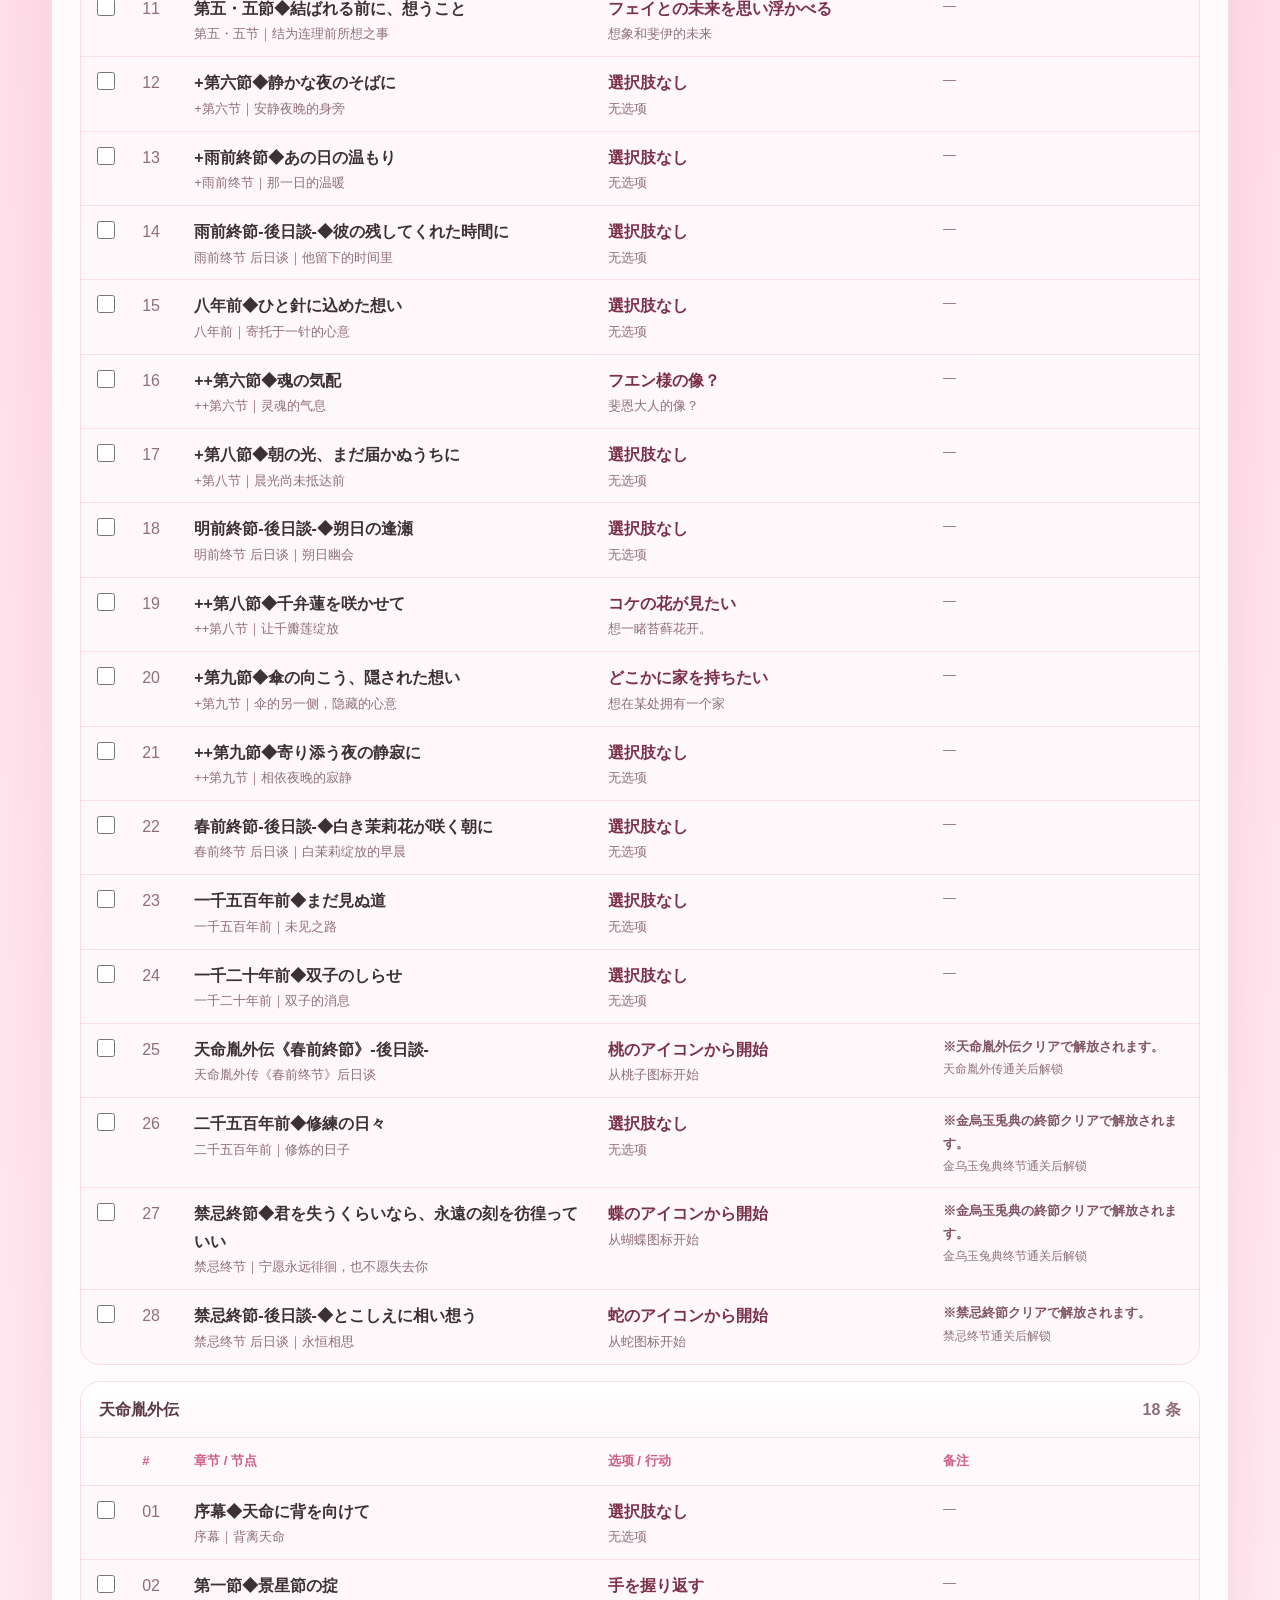
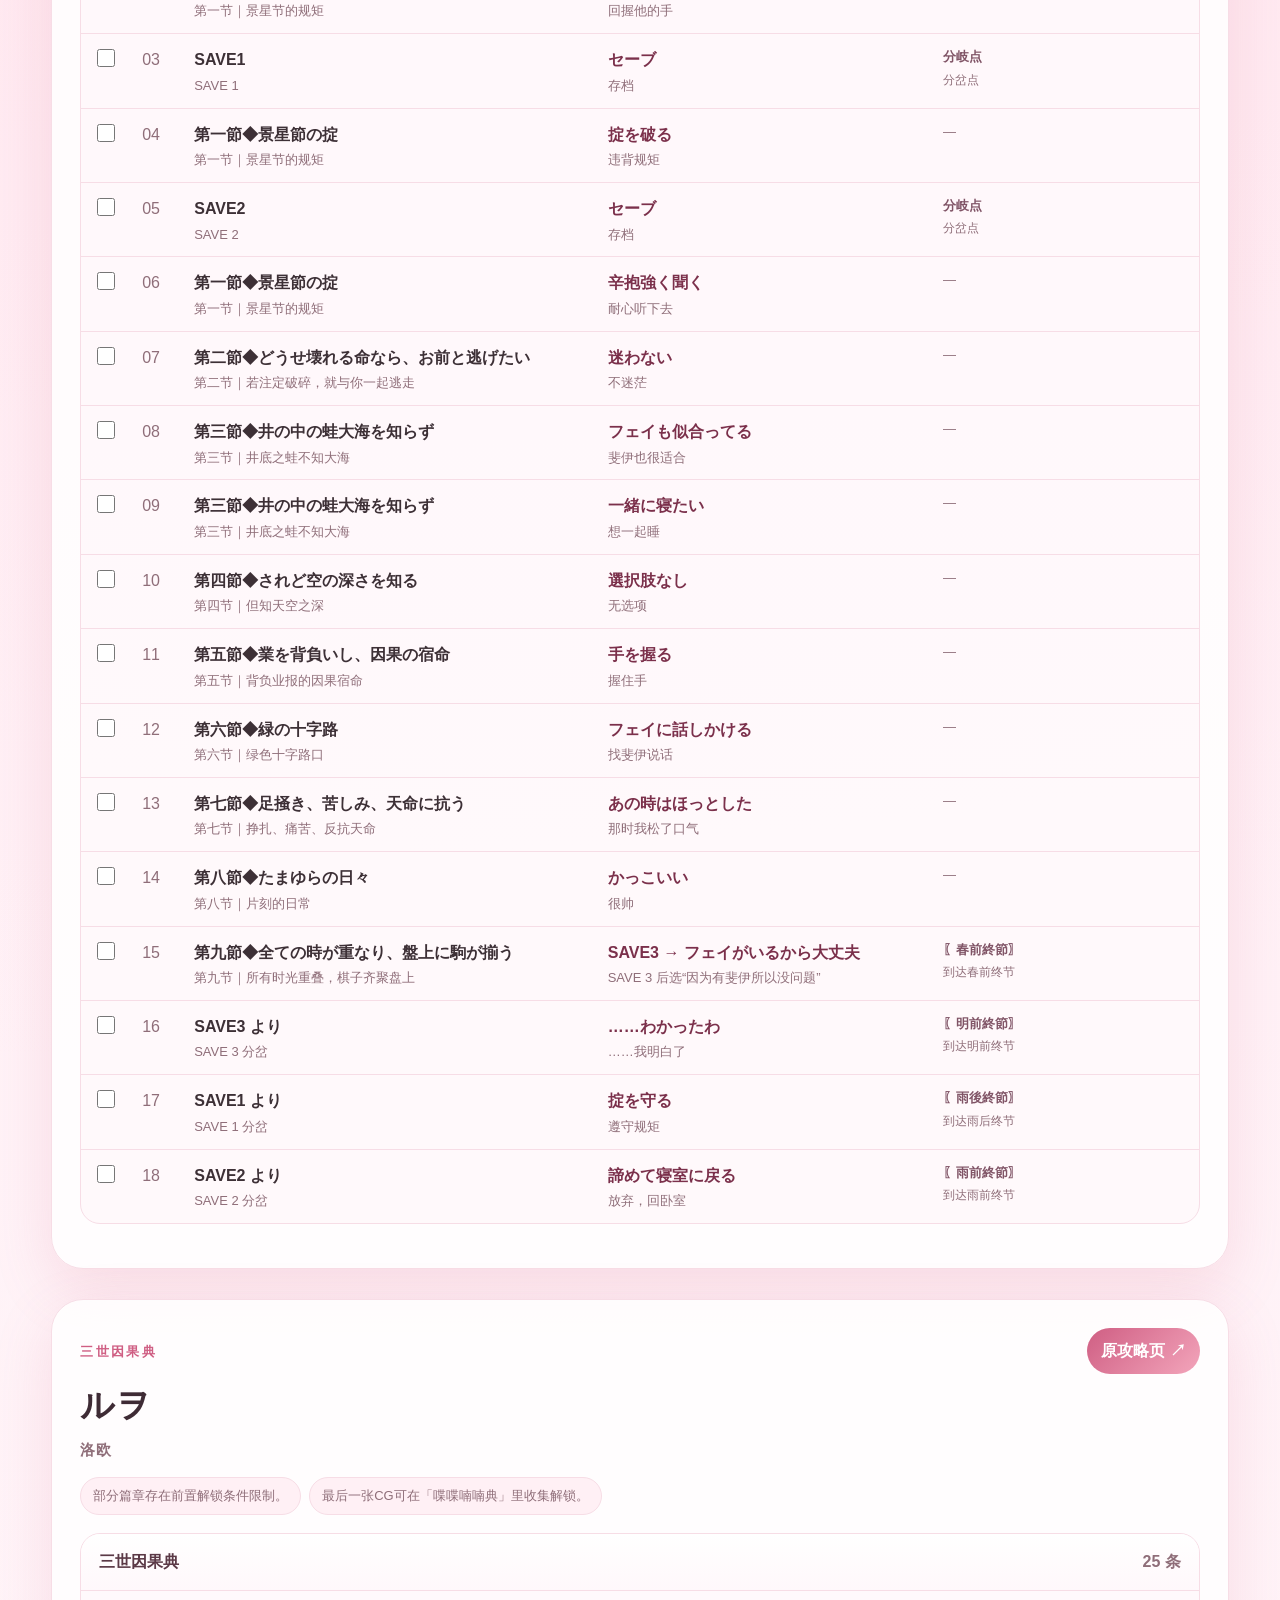
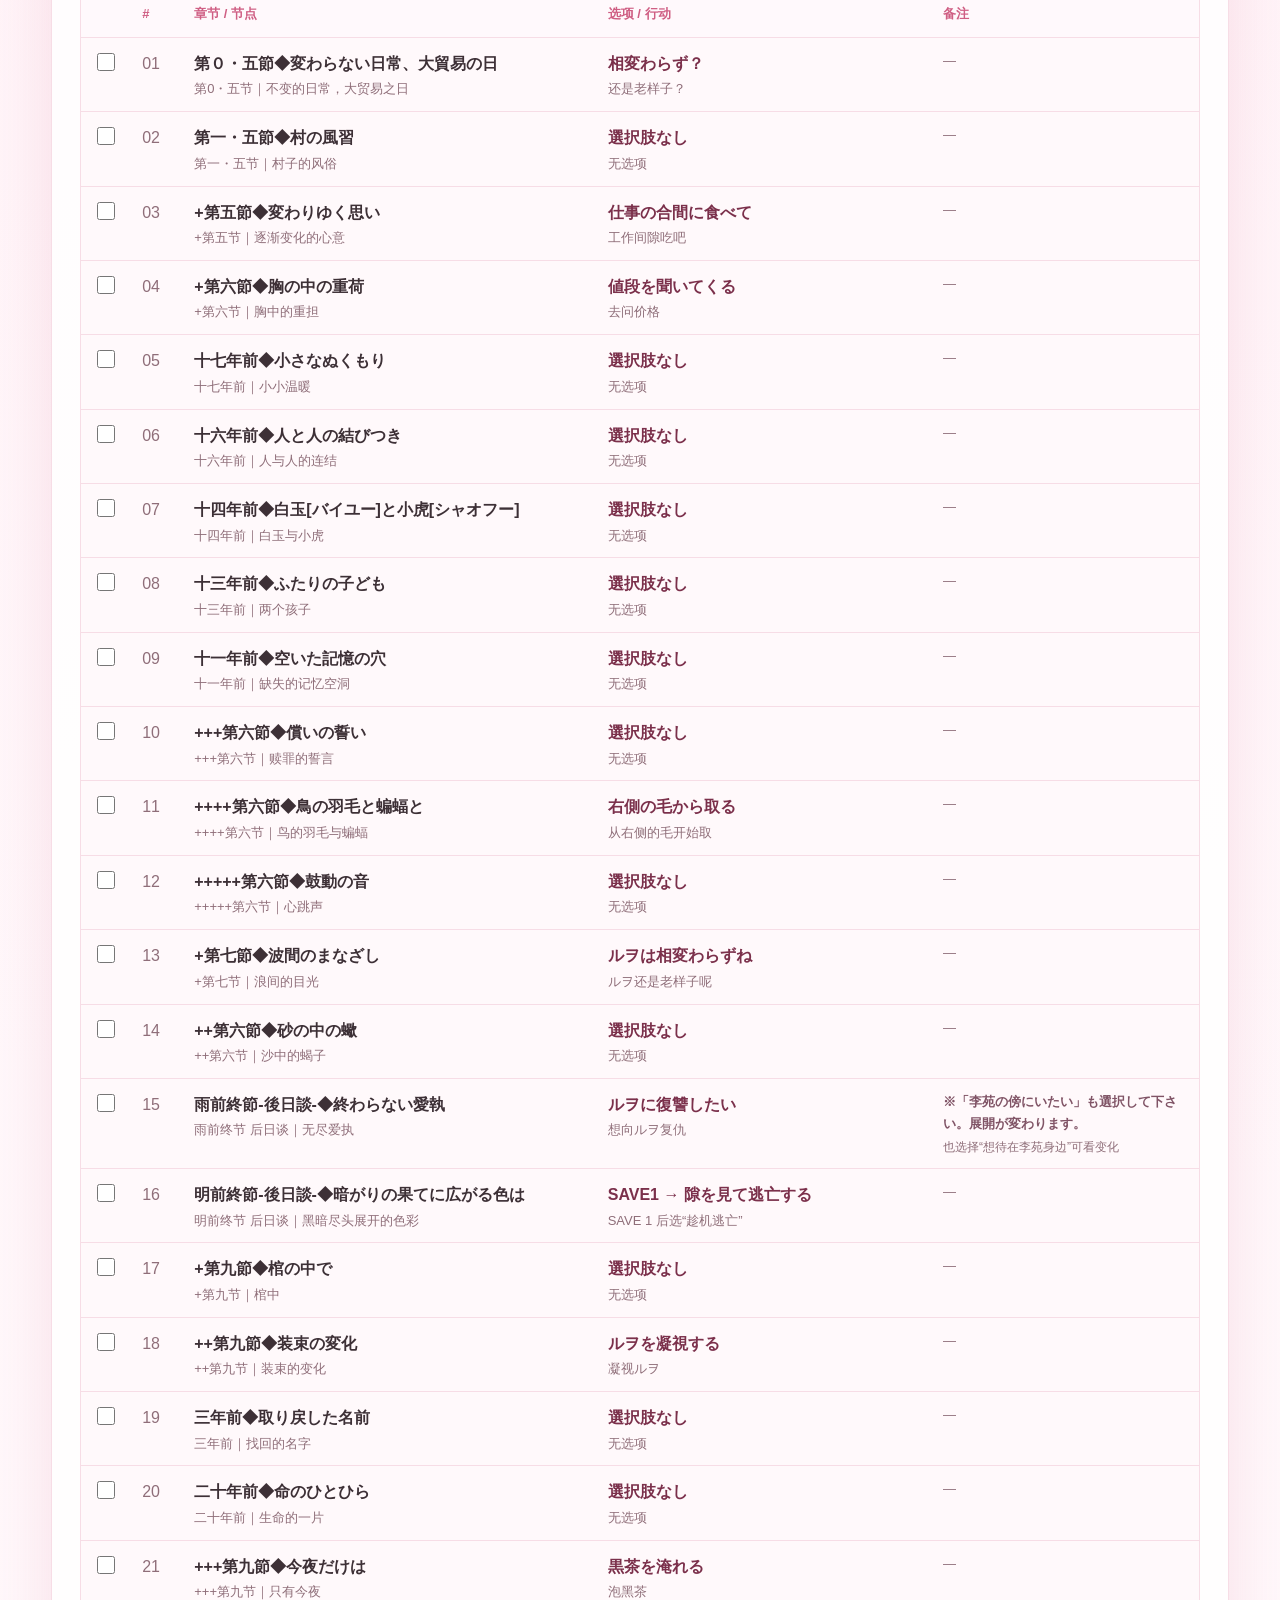
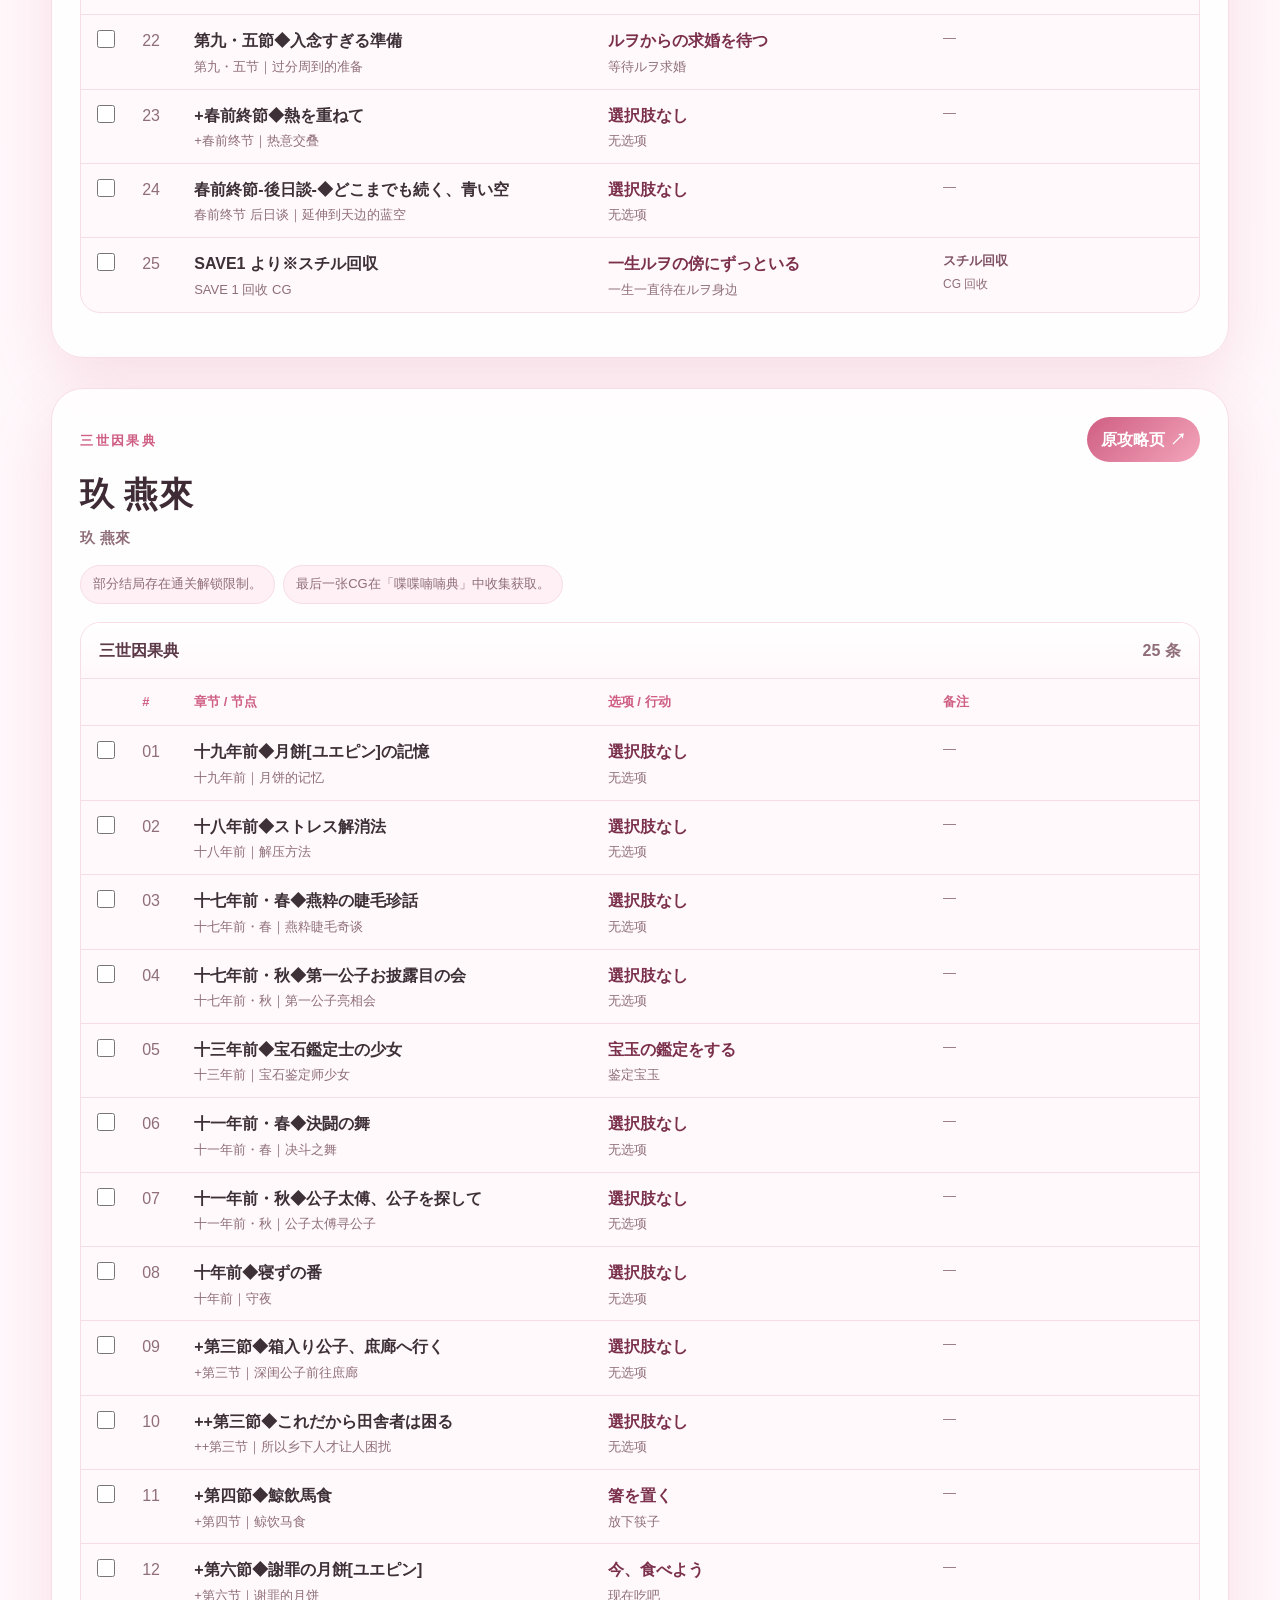
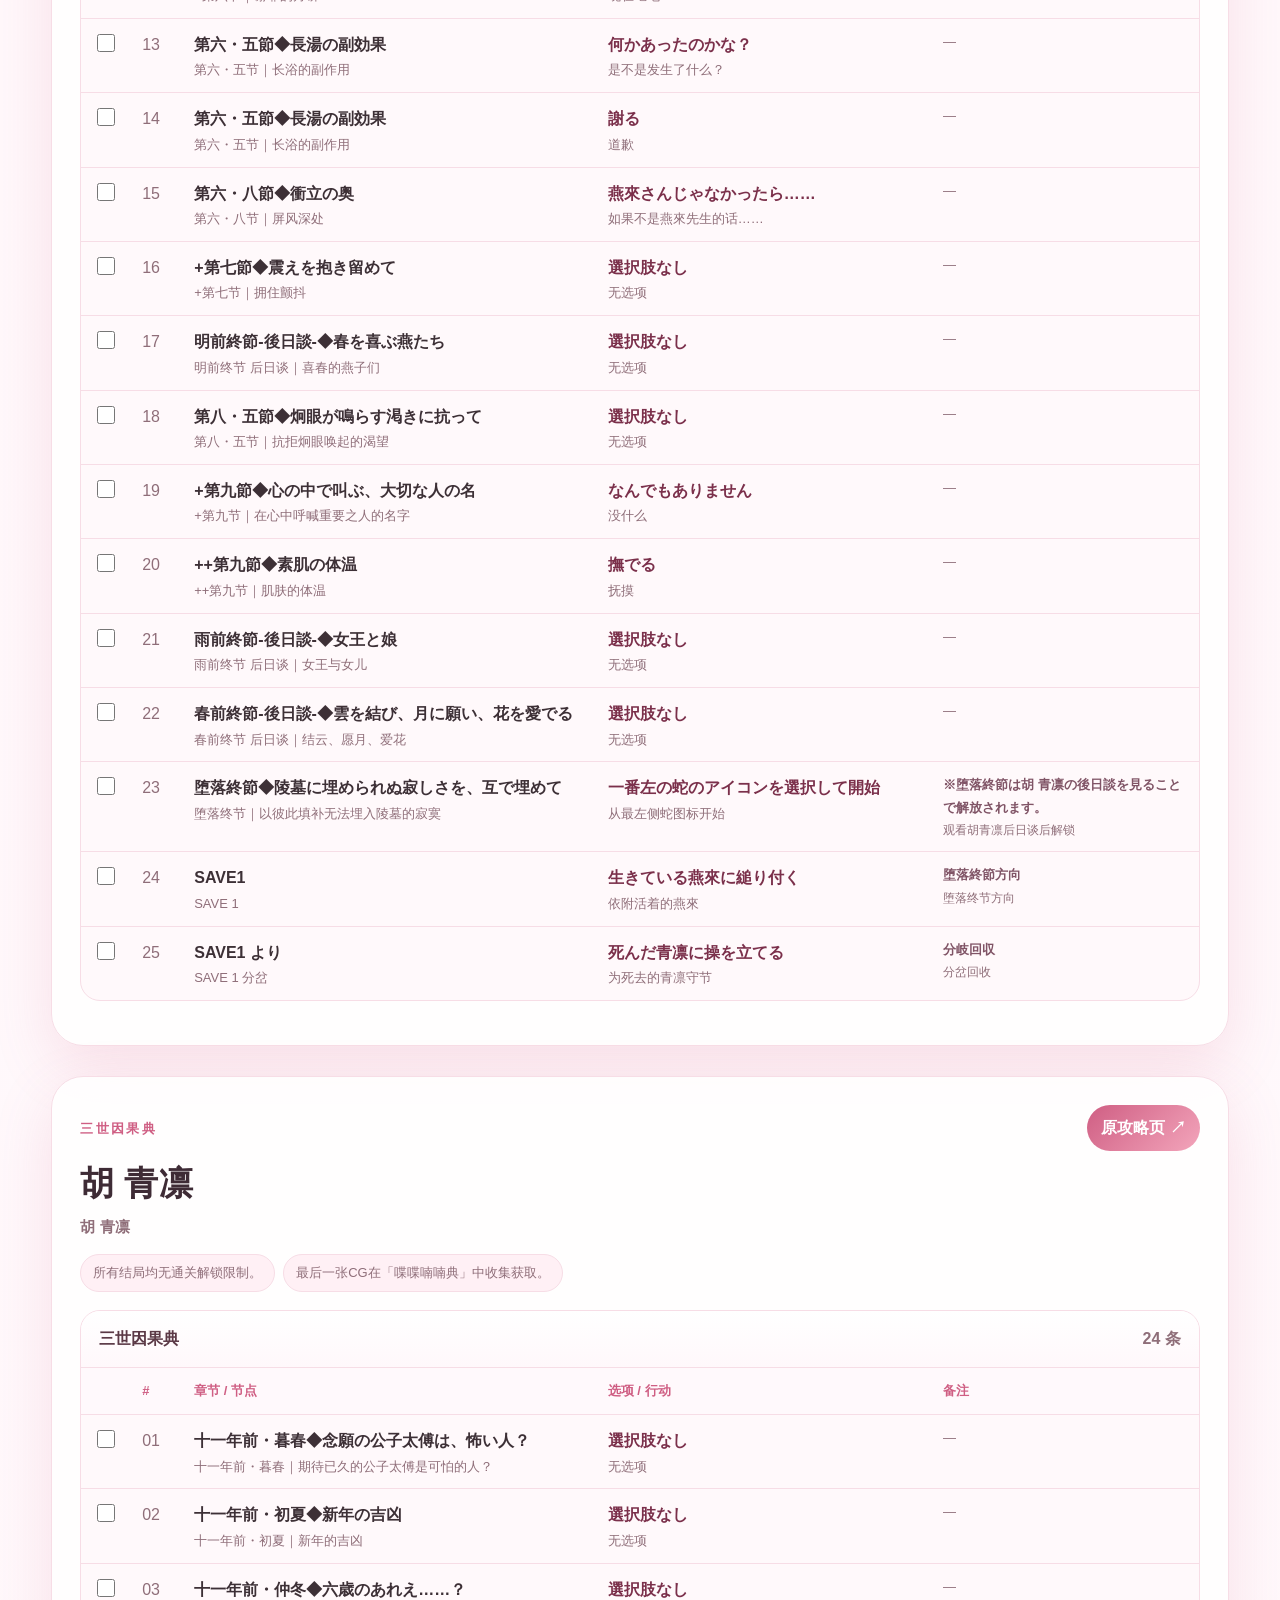
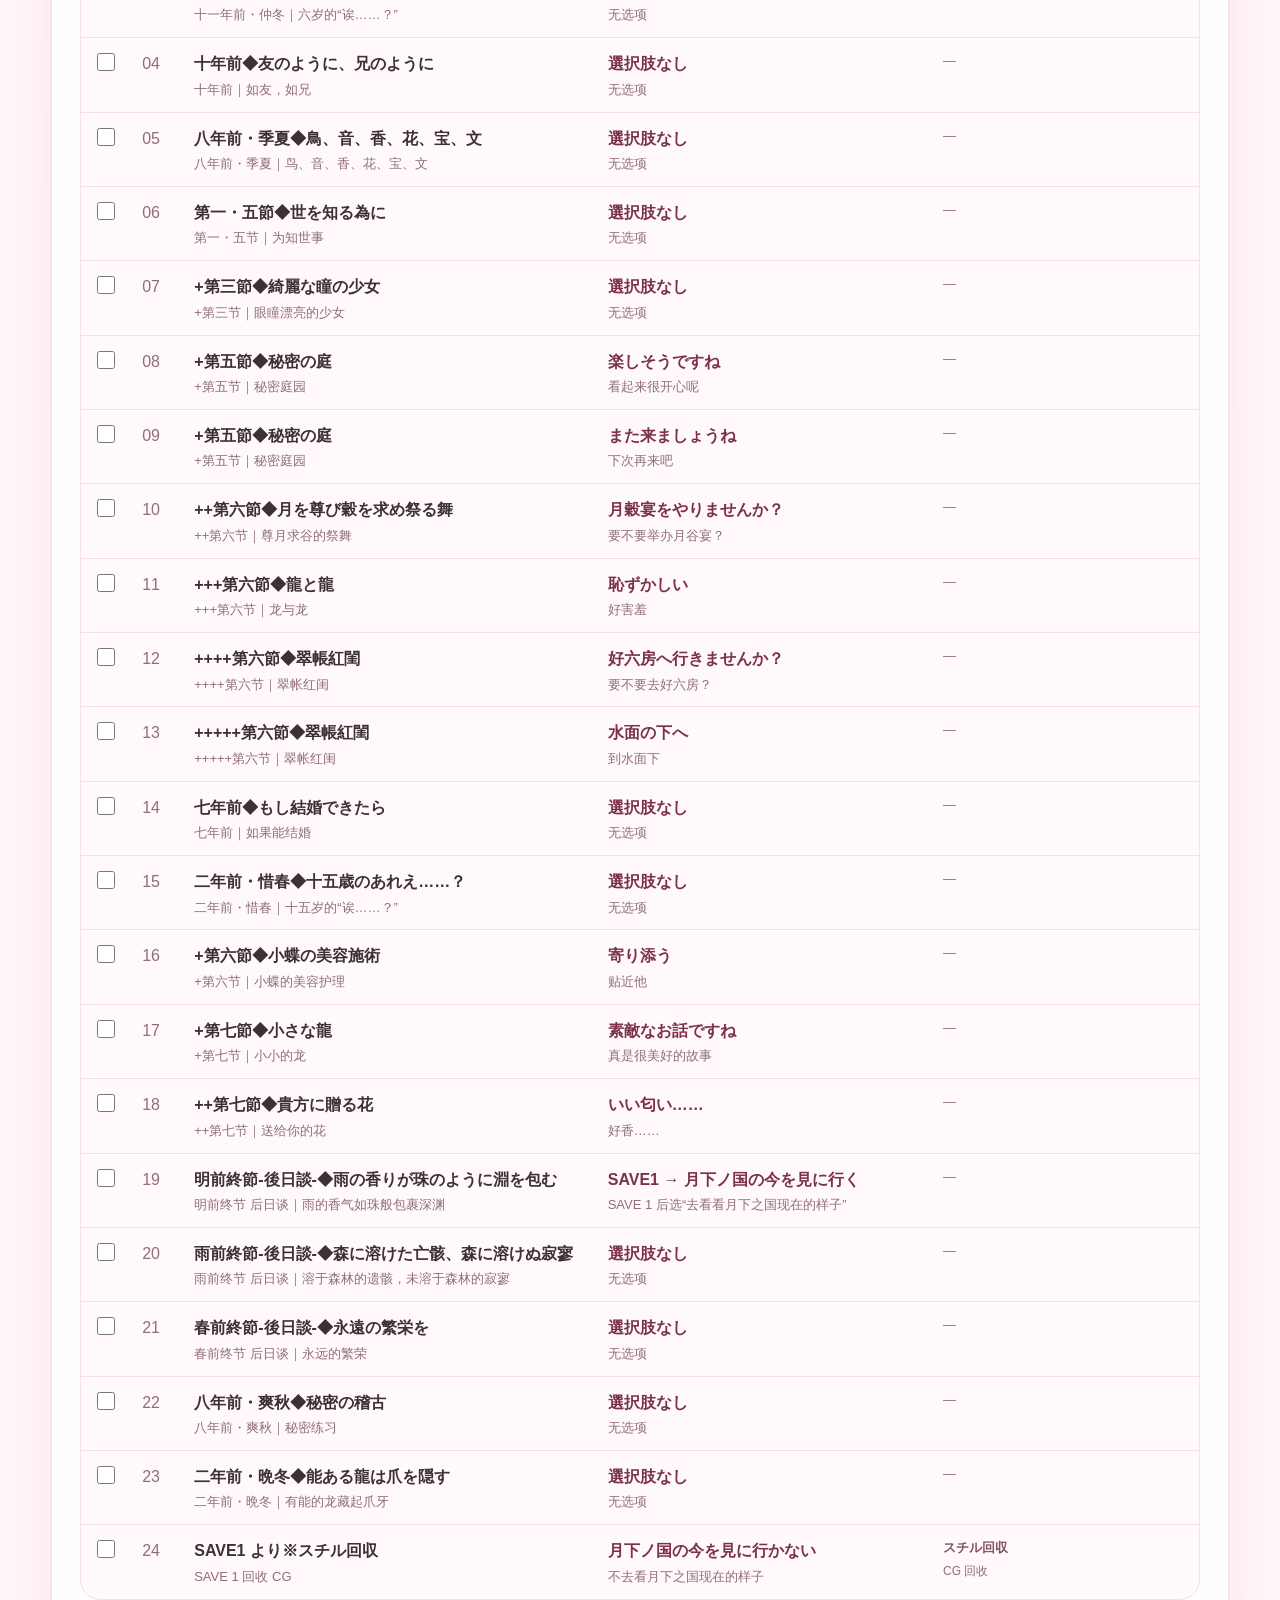
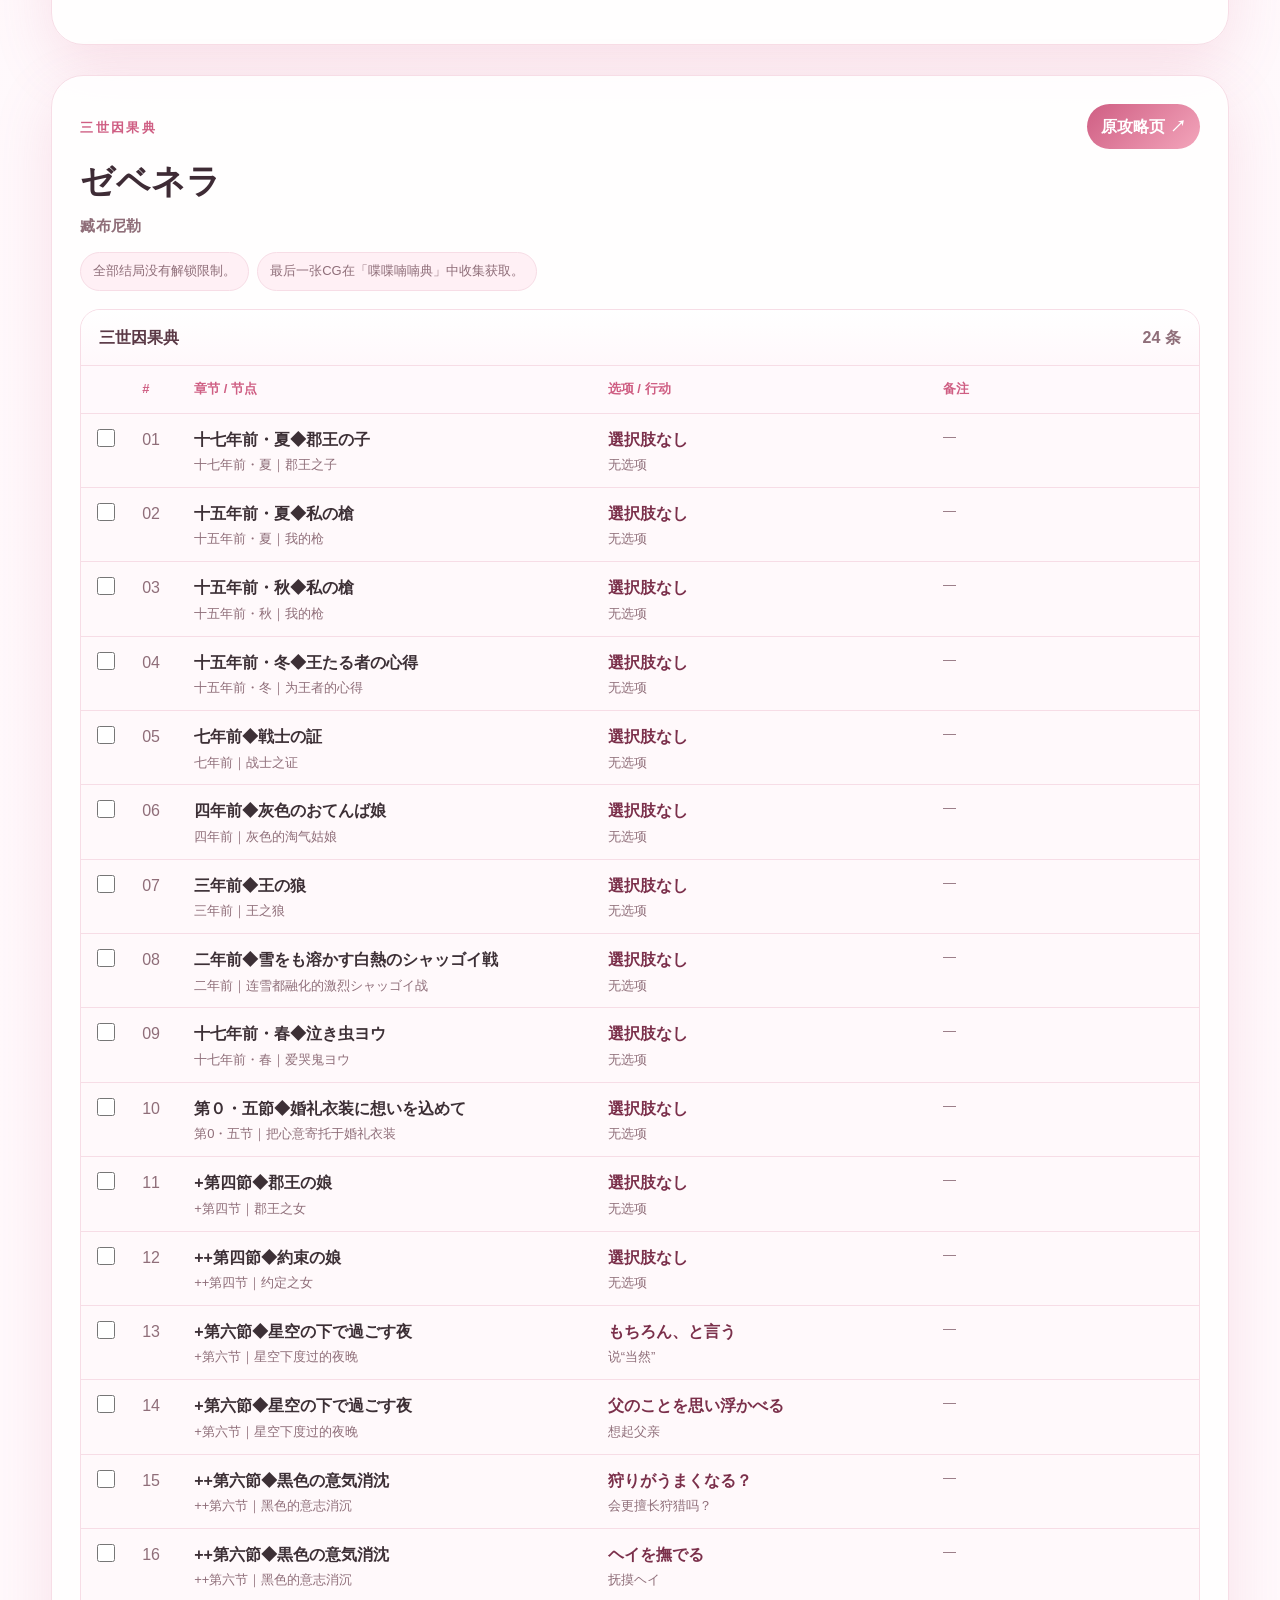
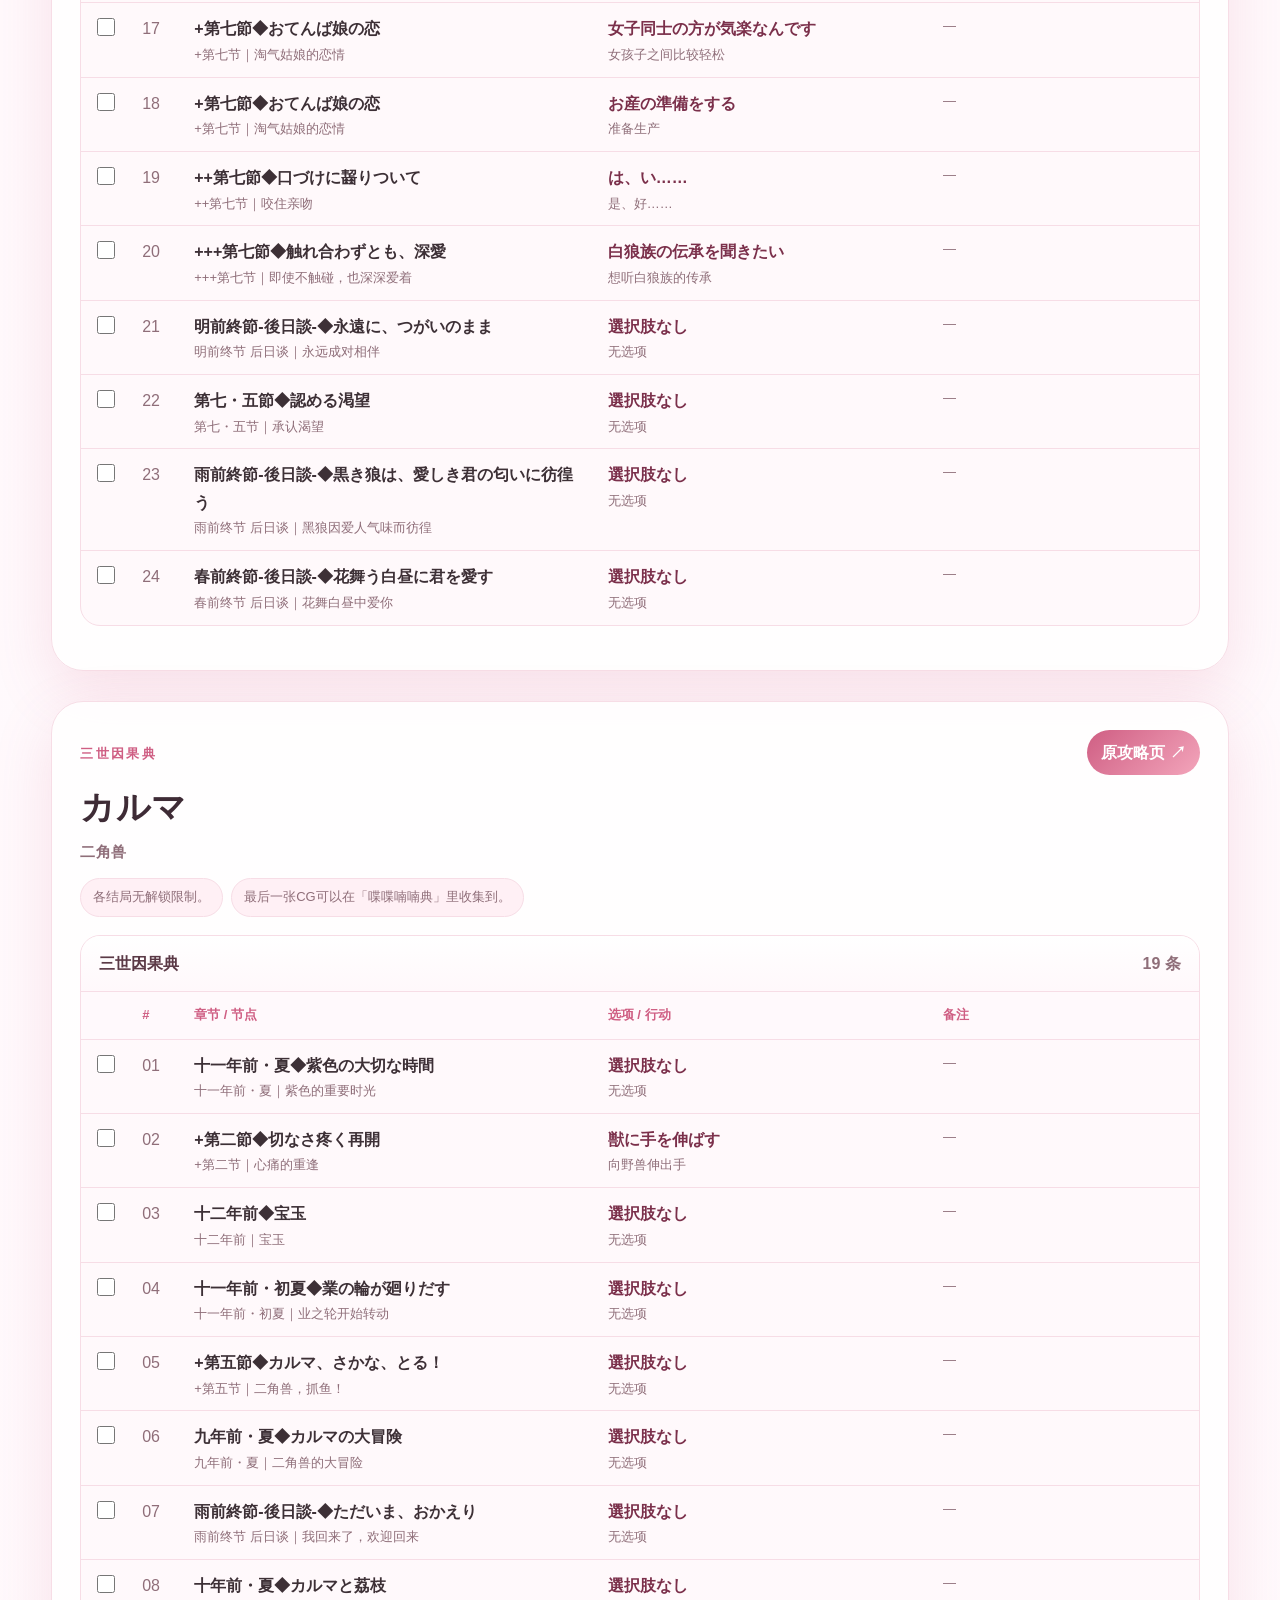
==== commit a83ad65f: "Add FD mode introduction" ====
--- a/index.html
+++ b/index.html
@@ -47,6 +47,60 @@
       <div class="pills"><a class="pill" href="#fey"><span>フェイ／フエン</span><small>三世因果典 + 天命胤外伝</small></a><a class="pill" href="#ruwo"><span>ルヲ</span><small>三世因果典</small></a><a class="pill" href="#enrai"><span>玖 燕來</span><small>三世因果典</small></a><a class="pill" href="#seirin"><span>胡 青凛</span><small>三世因果典</small></a><a class="pill" href="#zebenera"><span>ゼベネラ</span><small>三世因果典</small></a><a class="pill" href="#karma"><span>カルマ</span><small>三世因果典</small></a><a class="pill" href="#gyokusui"><span>玉彗</span><small>金烏玉兎典</small></a></div>
     </section>
 
+    <section class="mode-section" id="fd-modes">
+      <div class="section-kicker">Official Story Guide</div>
+      <h2>FD 新增模式介绍</h2>
+      <p class="section-note">
+        以下为根据官方「物語／モード紹介」页面整理的中文说明。模式名保留日文原文，方便和游戏内菜单对应。
+      </p>
+
+      <div class="mode-grid">
+        <article class="mode-card">
+          <h3>三世因果典 <span>さんぜいんがてん</span></h3>
+          <p class="jp-label">過去・現在・未来に渡る、前作攻略対象たちとの物語。</p>
+          <p>
+            收录前作攻略对象们在过去、现在与未来中的补充故事。
+            除了一开始开放的 episode，也有部分内容会随着游玩进度，或根据选项变化的「因果度」逐步解锁。
+            整体像年表一样按时间线排列，方便确认和他的关系走到了哪一步。
+          </p>
+        </article>
+
+        <article class="mode-card">
+          <h3>金烏玉兎典 <span>きんうぎょくとてん</span></h3>
+          <p class="jp-label">新規攻略対象・玉彗との物語。</p>
+          <p>
+            新增攻略对象「玉彗」的路线。
+            故事从前作第四节相关事件后分歧：ナーヤ被赶出マツリカ村，并在西方森林深处的醫院遇见医者玉彗。
+            这条线会进一步触及「炯眼」诞生的秘密，以及被遗忘的另一重真相。
+          </p>
+        </article>
+
+        <article class="mode-card">
+          <h3>喋喋喃喃典 <span>ちょうちょうなんなんてん</span></h3>
+          <p class="jp-label">恋人同士の小さな小さな日常会話。</p>
+          <p>
+            与フェイ、フエン、ルヲ、玖 燕來、胡 青凛、ゼベネラ、カルマ、玉彗之间的恋人日常会话模式。
+            没有明确的开始与结束，更像是两人相爱后的短篇闲聊。
+            满足条件后会逐步解锁角色与会话。
+          </p>
+        </article>
+
+        <article class="mode-card">
+          <h3>天命胤外伝 <span>てんめいいんがいでん</span></h3>
+          <p class="jp-label">フェイが天命に抗い幸福になる物語。</p>
+          <p>
+            以フェイ为中心的外传分歧。
+            在某个景星节之夜，フェイ得知自己被赋予的命数将走向终结。
+            ナーヤ无法接受这样的天命，两人选择离开マツリカ村，走向一条原本不该存在的未来。
+          </p>
+        </article>
+      </div>
+
+      <p class="source-note">
+        参考：<a href="https://www.otomate.jp/mk/fd/story/?page=1" target="_blank" rel="noopener">官方「物語／モード紹介」页面</a>
+      </p>
+    </section>
+
     
     <section class="route" id="fey">
       <div class="route-head">
@@ -56,7 +110,7 @@
         </div>
         <a class="source" href="https://choro-game.com/e/matsurika-fd-guide-fey" target="_blank" rel="noopener">原攻略页 ↗</a>
       </div>
-      <ul class="route-notes"><li>各个章节无需按照图表顺序也能阅读。</li><li>最后两张CG可在「喋喋喃喃典」中解锁获取。</li></ul>
+      <ul class="route-notes"><li>各篇章无需依照剧情图表的顺序阅读。</li><li>最后两张CG可在「喋喋喃喃典」中解锁获取。</li></ul>
       
         <details open class="group">
           <summary><span>三世因果典</span><em>28 条</em></summary>
@@ -117,7 +171,7 @@
                 <td class="done"><input type="checkbox" data-key="fey-三世因果典-8" aria-label="完成"></td>
                 <td class="stepno">08</td>
                 <td class="chapter"><span class="jp chapter-jp">九年前◆あの日、ひと口を</span><span class="cn">九年前｜那一日的一口</span></td>
-                <td class="choice"><span class="jp choice-jp">フェイに食べてもらう</span><span class="cn">让斐伊吃</span></td>
+                <td class="choice"><span class="jp choice-jp">フェイに食べてもらう</span><span class="cn">让斐伊品尝</span></td>
                 <td class="note"><span class="muted">—</span></td>
               </tr>
               <tr data-text="フェイ／フエン 斐伊／斐恩 三世因果典 四年前◆心の中の一歩 四年前｜心中的一步 選択肢なし 无选项  ">
@@ -194,7 +248,7 @@
                 <td class="done"><input type="checkbox" data-key="fey-三世因果典-19" aria-label="完成"></td>
                 <td class="stepno">19</td>
                 <td class="chapter"><span class="jp chapter-jp">++第八節◆千弁蓮を咲かせて</span><span class="cn">++第八节｜让千瓣莲绽放</span></td>
-                <td class="choice"><span class="jp choice-jp">コケの花が見たい</span><span class="cn">想看苔藓之花</span></td>
+                <td class="choice"><span class="jp choice-jp">コケの花が見たい</span><span class="cn">想一睹苔藓花开。</span></td>
                 <td class="note"><span class="muted">—</span></td>
               </tr>
               <tr data-text="フェイ／フエン 斐伊／斐恩 三世因果典 +第九節◆傘の向こう、隠された想い +第九节｜伞的另一侧，隐藏的心意 どこかに家を持ちたい 想在某处拥有一个家  ">
@@ -409,7 +463,7 @@
         </div>
         <a class="source" href="https://choro-game.com/e/matsurika-fd-guide-ruwo" target="_blank" rel="noopener">原攻略页 ↗</a>
       </div>
-      <ul class="route-notes"><li>部分章节需要解锁才能查看。</li><li>最后一张CG可在「喋喋喃喃典」里收集解锁。</li></ul>
+      <ul class="route-notes"><li>部分篇章存在前置解锁条件限制。</li><li>最后一张CG可在「喋喋喃喃典」里收集解锁。</li></ul>
       
         <details open class="group">
           <summary><span>三世因果典</span><em>25 条</em></summary>
@@ -1355,11 +1409,11 @@
                 <td class="choice"><span class="jp choice-jp">感情を吐き出す</span><span class="cn">吐露感情</span></td>
                 <td class="note"><span class="muted">—</span></td>
               </tr>
-              <tr data-text="玉彗 玉彗 金烏玉兎典 第二節◆金鳥の光が陰り、玉兎の膿が出る 第二节｜金乌之光转暗，玉兔之脓涌出 玉慧さんから離れた場所を探す 找离玉彗先生远一点的地方  ">
+              <tr data-text="玉彗 玉彗 金烏玉兎典 第二節◆金鳥の光が陰り、玉兎の膿が出る 第二节｜金乌之光转暗，玉兔之脓涌出 玉彗さんから離れた場所を探す 找离玉彗先生远一点的地方  ">
                 <td class="done"><input type="checkbox" data-key="gyokusui-金烏玉兎典-3" aria-label="完成"></td>
                 <td class="stepno">03</td>
                 <td class="chapter"><span class="jp chapter-jp">第二節◆金鳥の光が陰り、玉兎の膿が出る</span><span class="cn">第二节｜金乌之光转暗，玉兔之脓涌出</span></td>
-                <td class="choice"><span class="jp choice-jp">玉慧さんから離れた場所を探す</span><span class="cn">找离玉彗先生远一点的地方</span></td>
+                <td class="choice"><span class="jp choice-jp">玉彗さんから離れた場所を探す</span><span class="cn">找离玉彗先生远一点的地方</span></td>
                 <td class="note"><span class="muted">—</span></td>
               </tr>
               <tr data-text="玉彗 玉彗 金烏玉兎典 第三節◆合縁奇縁 第三节｜合缘奇缘 茶を淹れる 泡茶  ">
@@ -1376,11 +1430,11 @@
                 <td class="choice"><span class="jp choice-jp">背中を揉む</span><span class="cn">揉背</span></td>
                 <td class="note"><span class="muted">—</span></td>
               </tr>
-              <tr data-text="玉彗 玉彗 金烏玉兎典 第五節◆有罪か無罪か、無実か 第五节｜有罪或无罪，是否无辜 save1 → 玉慧さんを守りたい save 1 后选“想保护玉彗先生”  ">
+              <tr data-text="玉彗 玉彗 金烏玉兎典 第五節◆有罪か無罪か、無実か 第五节｜有罪或无罪，是否无辜 save1 → 玉彗さんを守りたい save 1 后选“想保护玉彗先生”  ">
                 <td class="done"><input type="checkbox" data-key="gyokusui-金烏玉兎典-6" aria-label="完成"></td>
                 <td class="stepno">06</td>
                 <td class="chapter"><span class="jp chapter-jp">第五節◆有罪か無罪か、無実か</span><span class="cn">第五节｜有罪或无罪，是否无辜</span></td>
-                <td class="choice"><span class="jp choice-jp">SAVE1 → 玉慧さんを守りたい</span><span class="cn">SAVE 1 后选“想保护玉彗先生”</span></td>
+                <td class="choice"><span class="jp choice-jp">SAVE1 → 玉彗さんを守りたい</span><span class="cn">SAVE 1 后选“想保护玉彗先生”</span></td>
                 <td class="note"><span class="muted">—</span></td>
               </tr>
               <tr data-text="玉彗 玉彗 金烏玉兎典 第六節◆泡の跡に環り演じる 第六节｜在泡沫的痕迹中轮回演绎 貴方が生きていて良かった 你活着真好  ">
@@ -1418,11 +1472,11 @@
                 <td class="choice"><span class="jp choice-jp">口ごもる</span><span class="cn">吞吞吐吐</span></td>
                 <td class="note"><span class="jp note-jp">〖明前終節〗</span><span class="cn note-cn">到达明前终节</span></td>
               </tr>
-              <tr data-text="玉彗 玉彗 金烏玉兎典 save1 より save 1 分岔 玉慧さんに守られたい 想被玉彗先生保护 雨前ルート 进入雨前路线">
+              <tr data-text="玉彗 玉彗 金烏玉兎典 save1 より save 1 分岔 玉彗さんに守られたい 想被玉彗先生保护 雨前ルート 进入雨前路线">
                 <td class="done"><input type="checkbox" data-key="gyokusui-金烏玉兎典-12" aria-label="完成"></td>
                 <td class="stepno">12</td>
                 <td class="chapter"><span class="jp chapter-jp">SAVE1 より</span><span class="cn">SAVE 1 分岔</span></td>
-                <td class="choice"><span class="jp choice-jp">玉慧さんに守られたい</span><span class="cn">想被玉彗先生保护</span></td>
+                <td class="choice"><span class="jp choice-jp">玉彗さんに守られたい</span><span class="cn">想被玉彗先生保护</span></td>
                 <td class="note"><span class="jp note-jp">雨前ルート</span><span class="cn note-cn">进入雨前路线</span></td>
               </tr>
               <tr data-text="玉彗 玉彗 金烏玉兎典 第六節◆泡の跡に環り演じる 第六节｜在泡沫的痕迹中轮回演绎 貴方が居てくれて良かった 有你在真好 〖雨前終節〗 到达雨前终节">
--- a/style.css
+++ b/style.css
@@ -33,3 +33,93 @@
 tr:has(input:checked){opacity:.52}tr:has(input:checked) .choice-jp{text-decoration:line-through;text-decoration-thickness:2px;text-decoration-color:var(--ok)}
 @media (max-width:800px){.notice{grid-template-columns:1fr}.route-head{flex-direction:column}.source{white-space:normal}.meta-grid{grid-template-columns:1fr}.topbar{gap:10px}.topbar a:not(.brand){font-size:12px}.hero-inner{padding-top:76px}.route{padding:20px}.route h2{font-size:28px}table{min-width:760px}}
 @media print{body{background:white;color:black}.topbar,.hero-actions,.filter input,.done input,.petals{display:none}.hero,.route,.notice,.sources{border-color:#bbb;background:white;color:black;box-shadow:none}.lead,.notice p,.filter p,.sources p,.route-notes,.note,.cn{color:#333}.source{background:#eee;color:black}.route{break-inside:avoid}a{text-decoration:none;color:black}}
+
+.mode-section {
+  margin: 48px auto;
+  padding: 32px;
+  max-width: 1100px;
+  border: 1px solid rgba(232, 150, 178, 0.38);
+  border-radius: 28px;
+  background:
+    linear-gradient(180deg, rgba(255, 250, 252, 0.94), rgba(255, 238, 245, 0.9));
+  box-shadow: 0 18px 48px rgba(196, 91, 128, 0.16);
+}
+
+.section-kicker {
+  margin-bottom: 8px;
+  color: #b95f82;
+  font-size: 0.82rem;
+  letter-spacing: 0.16em;
+  text-transform: uppercase;
+}
+
+.mode-section h2 {
+  margin: 0 0 10px;
+  color: #7d304b;
+  font-size: clamp(1.6rem, 3vw, 2.2rem);
+}
+
+.section-note,
+.source-note {
+  color: #8a5a6a;
+  line-height: 1.8;
+}
+
+.mode-grid {
+  display: grid;
+  grid-template-columns: repeat(2, minmax(0, 1fr));
+  gap: 18px;
+  margin-top: 24px;
+}
+
+.mode-card {
+  padding: 22px;
+  border: 1px solid rgba(231, 165, 188, 0.5);
+  border-radius: 22px;
+  background:
+    radial-gradient(circle at top right, rgba(255, 211, 226, 0.72), transparent 42%),
+    rgba(255, 255, 255, 0.72);
+}
+
+.mode-card h3 {
+  margin: 0 0 10px;
+  color: #87334f;
+  font-size: 1.28rem;
+}
+
+.mode-card h3 span {
+  display: inline-block;
+  margin-left: 0.35em;
+  color: #c47b99;
+  font-size: 0.82rem;
+  font-weight: 500;
+}
+
+.jp-label {
+  margin: 0 0 12px;
+  color: #b95f82;
+  font-size: 0.93rem;
+  font-weight: 600;
+}
+
+.mode-card p {
+  line-height: 1.85;
+}
+
+.source-note a {
+  color: #a93864;
+  font-weight: 700;
+  text-decoration: none;
+  border-bottom: 1px dashed rgba(169, 56, 100, 0.45);
+}
+
+@media (max-width: 760px) {
+  .mode-section {
+    padding: 22px;
+    border-radius: 22px;
+  }
+
+  .mode-grid {
+    grid-template-columns: 1fr;
+  }
+}
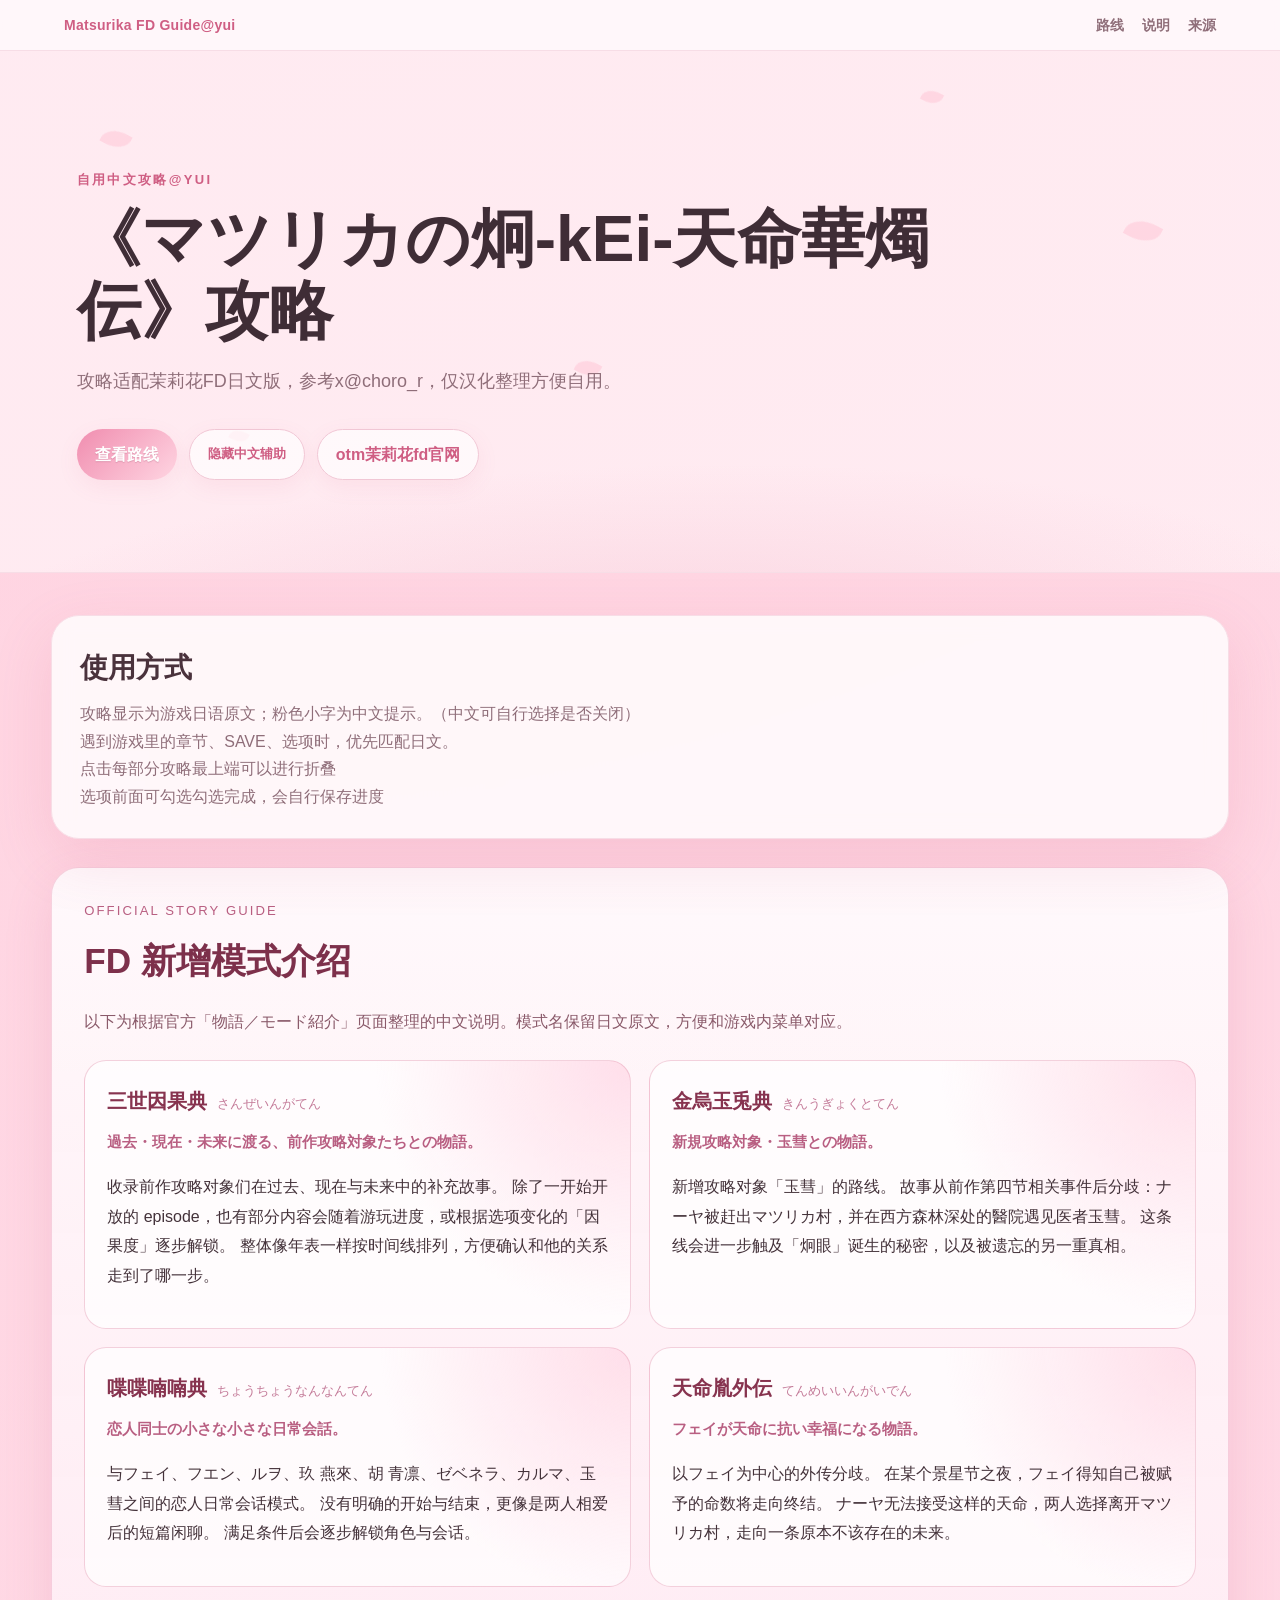
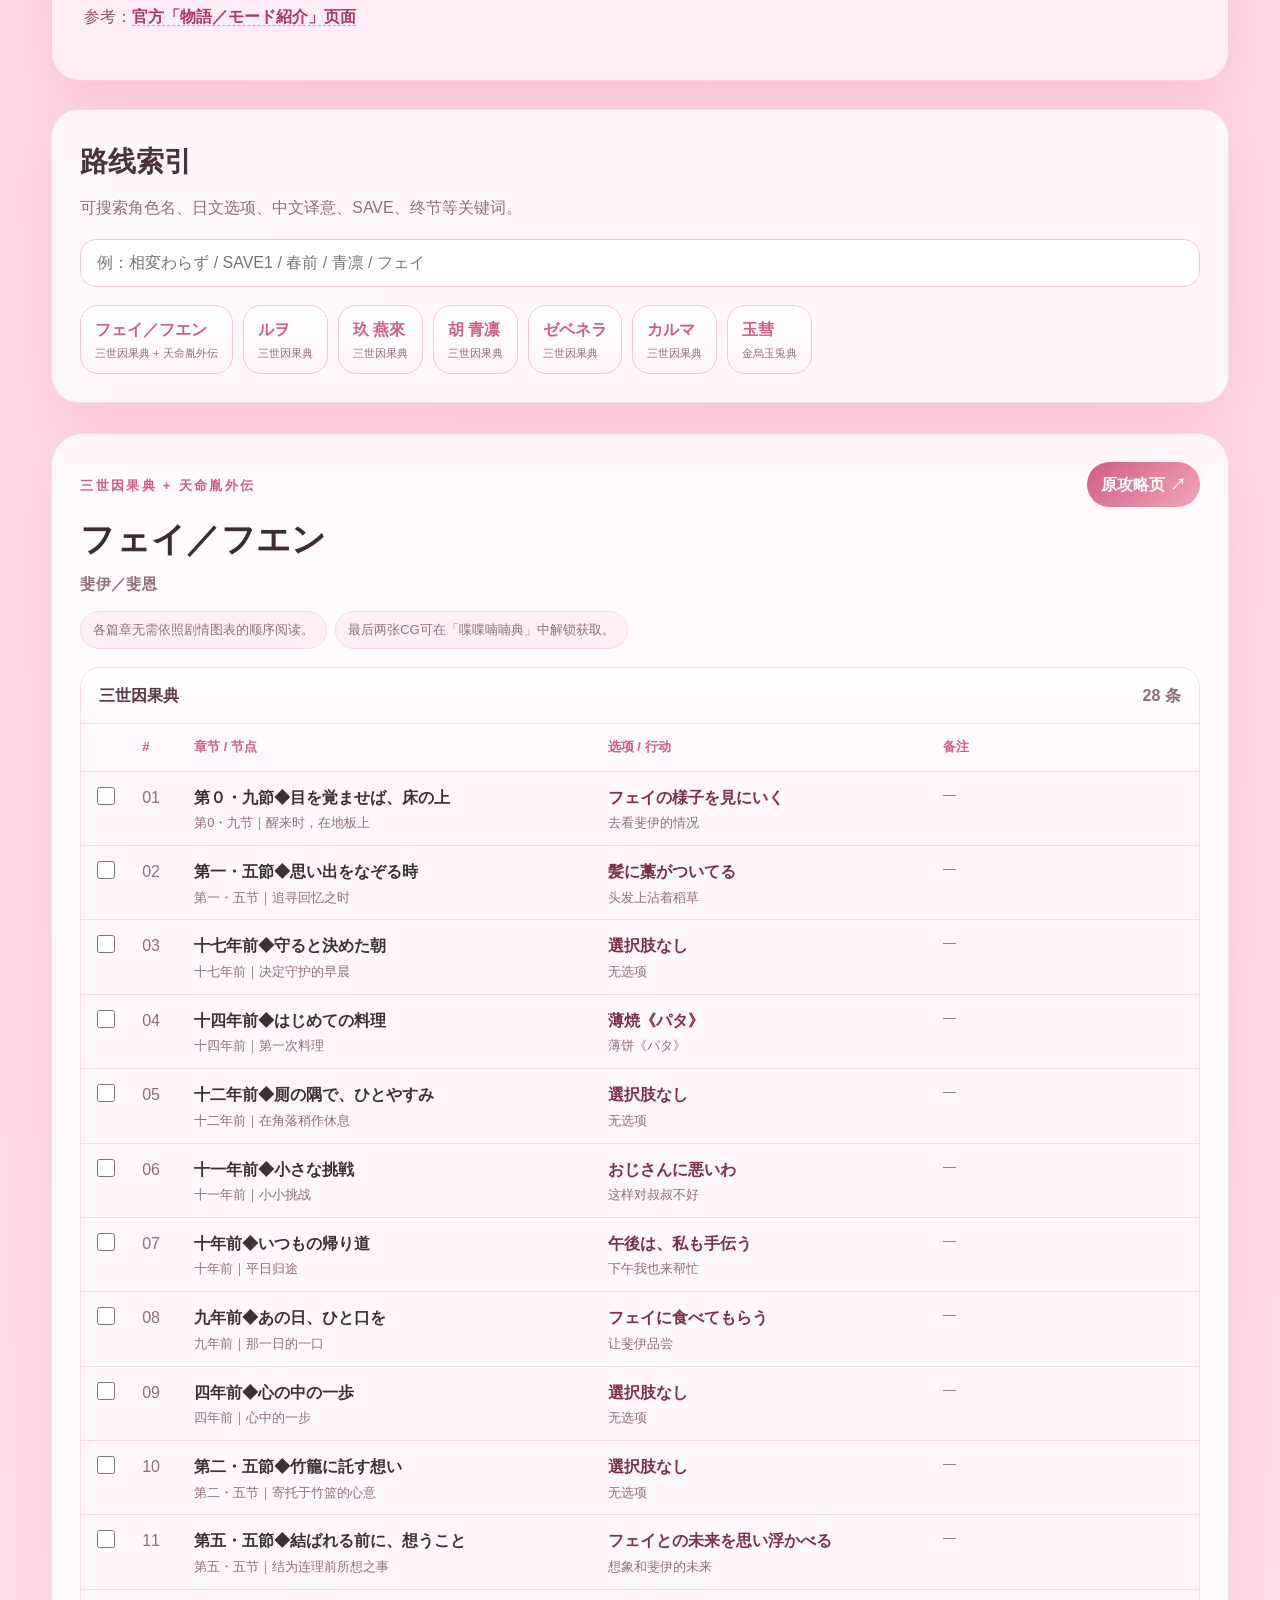
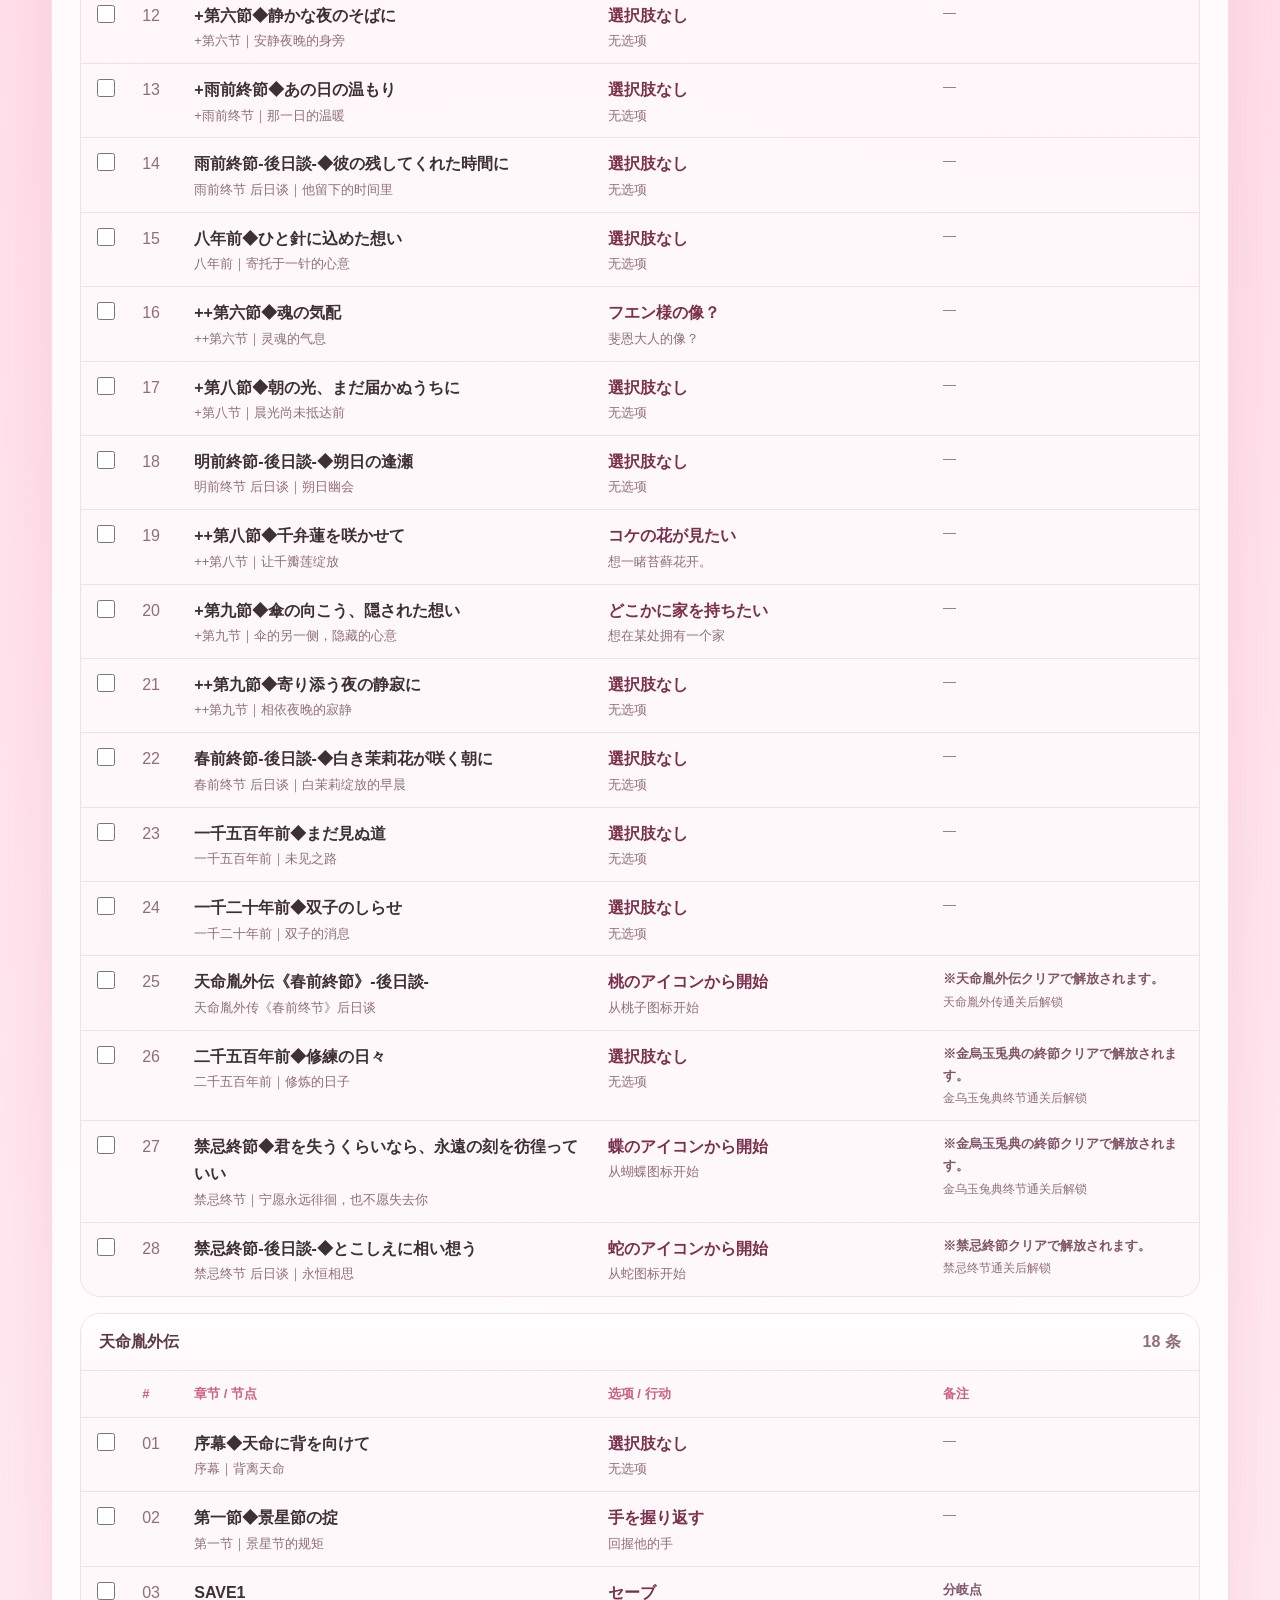
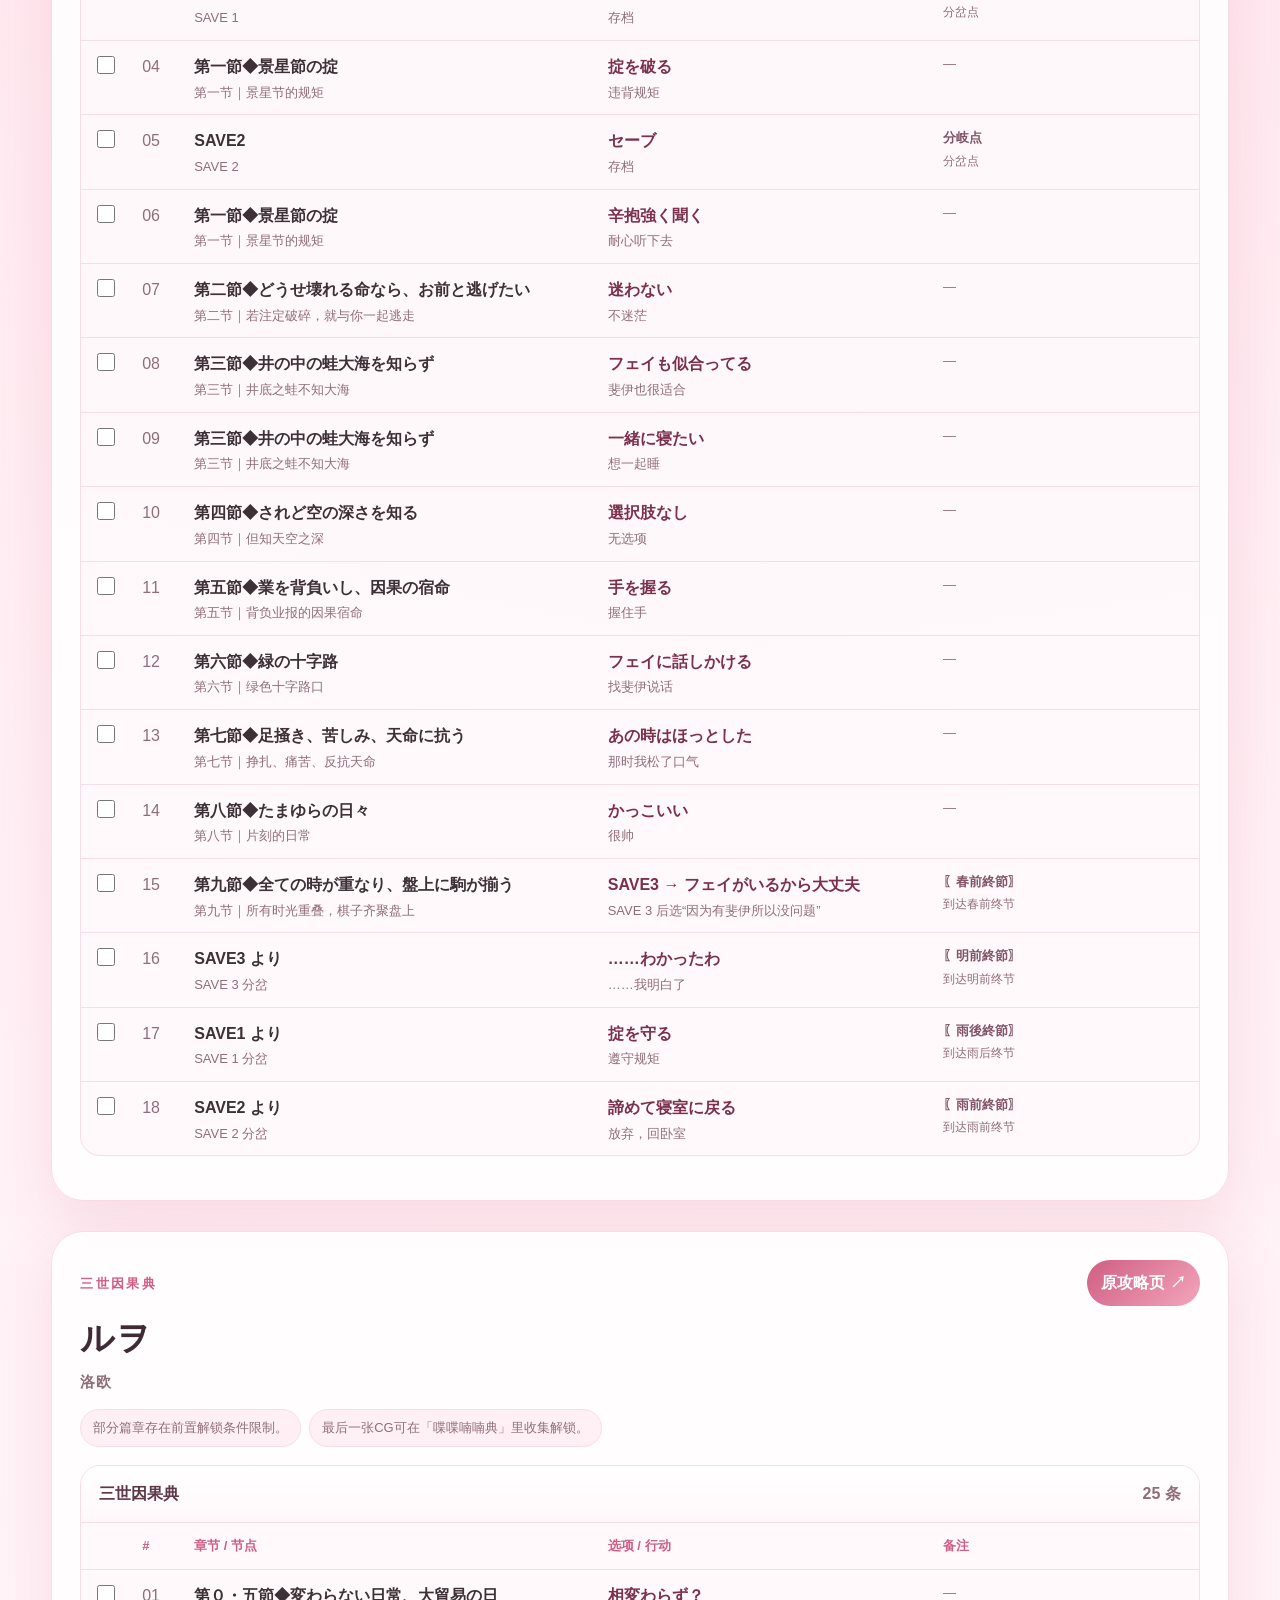
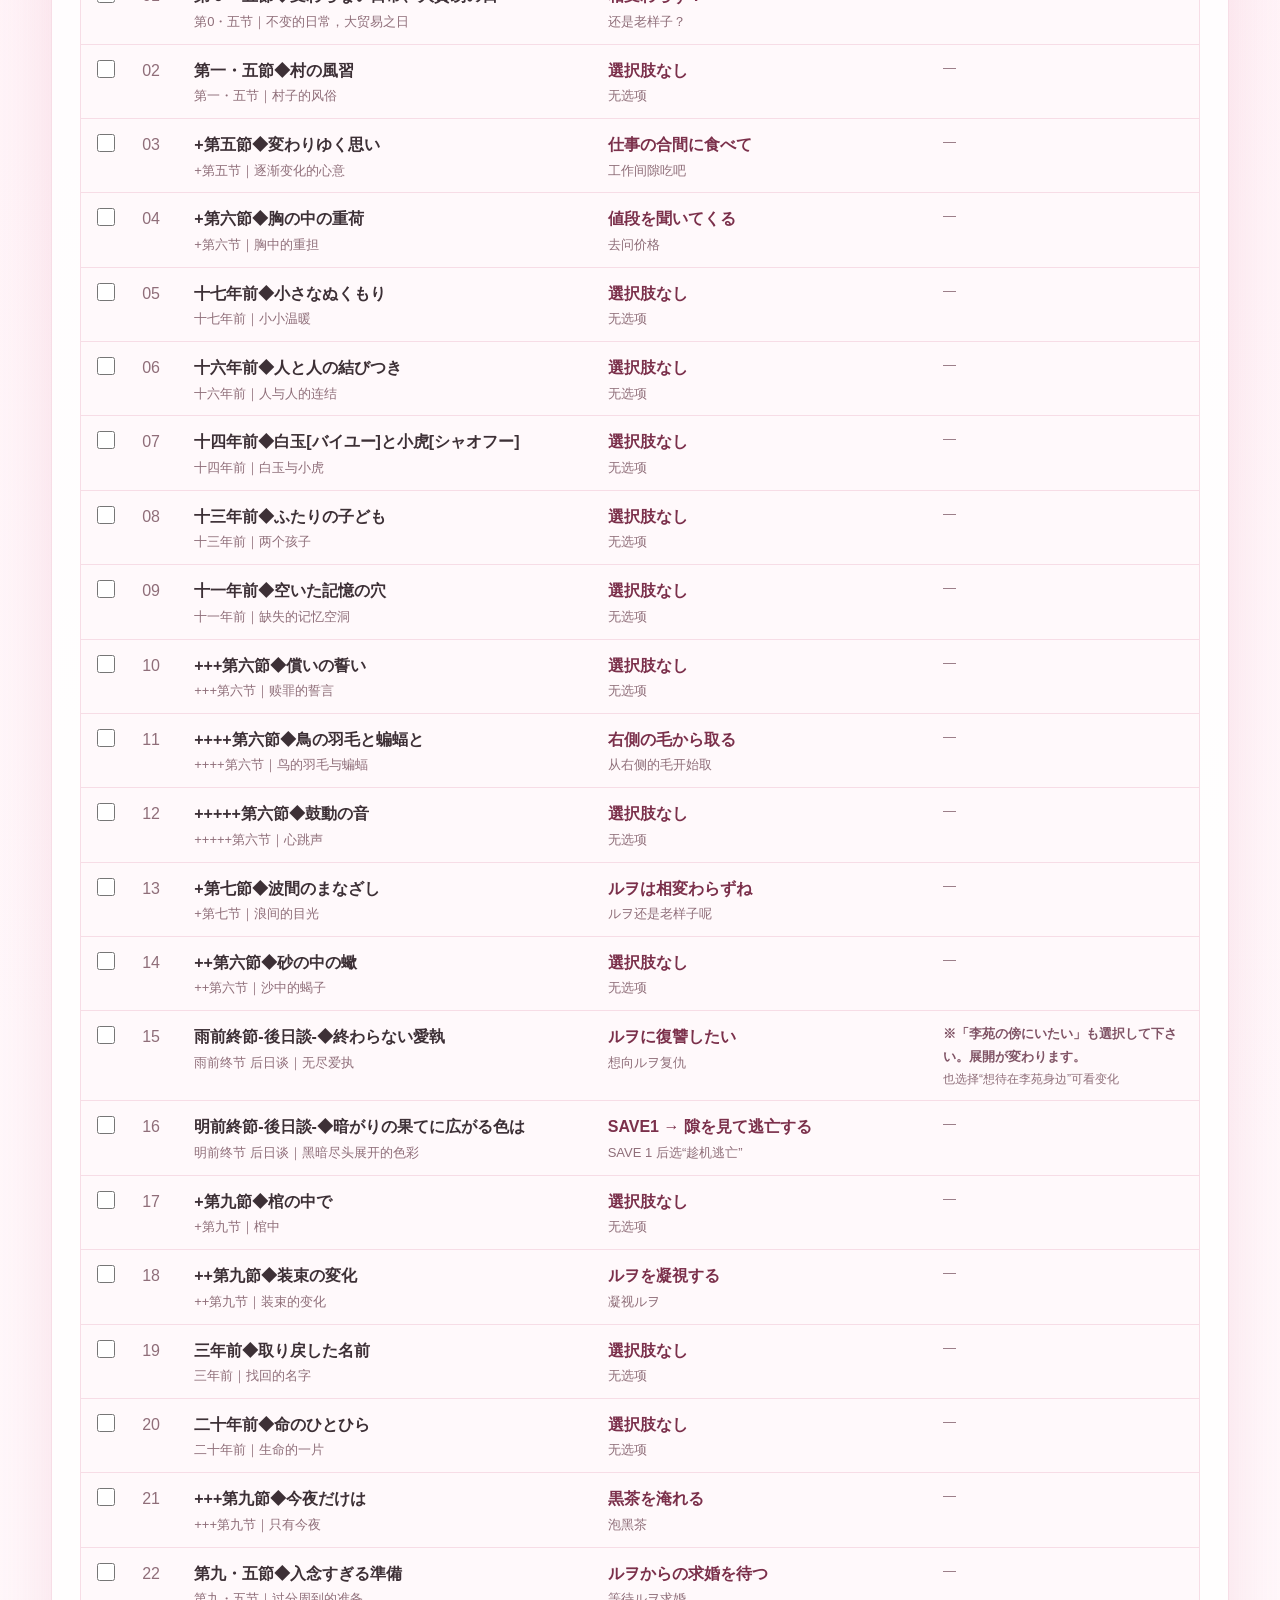
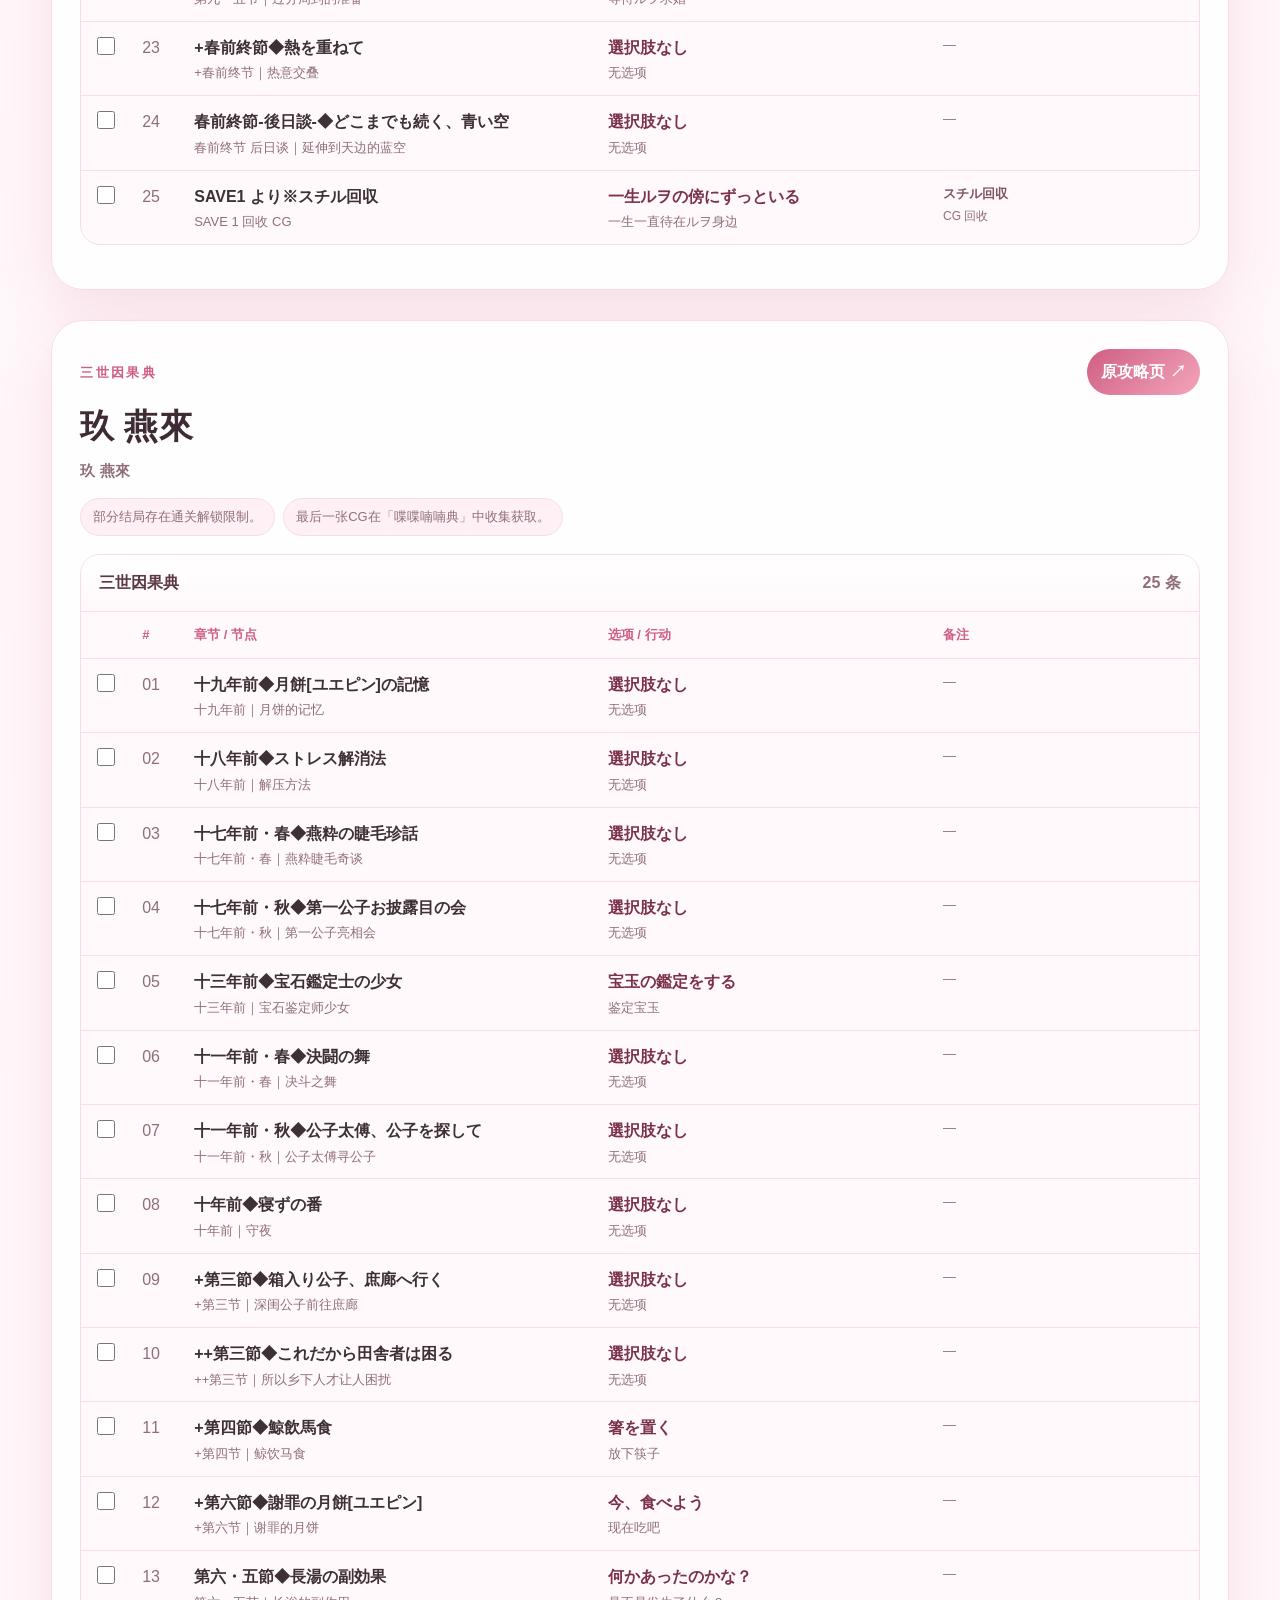
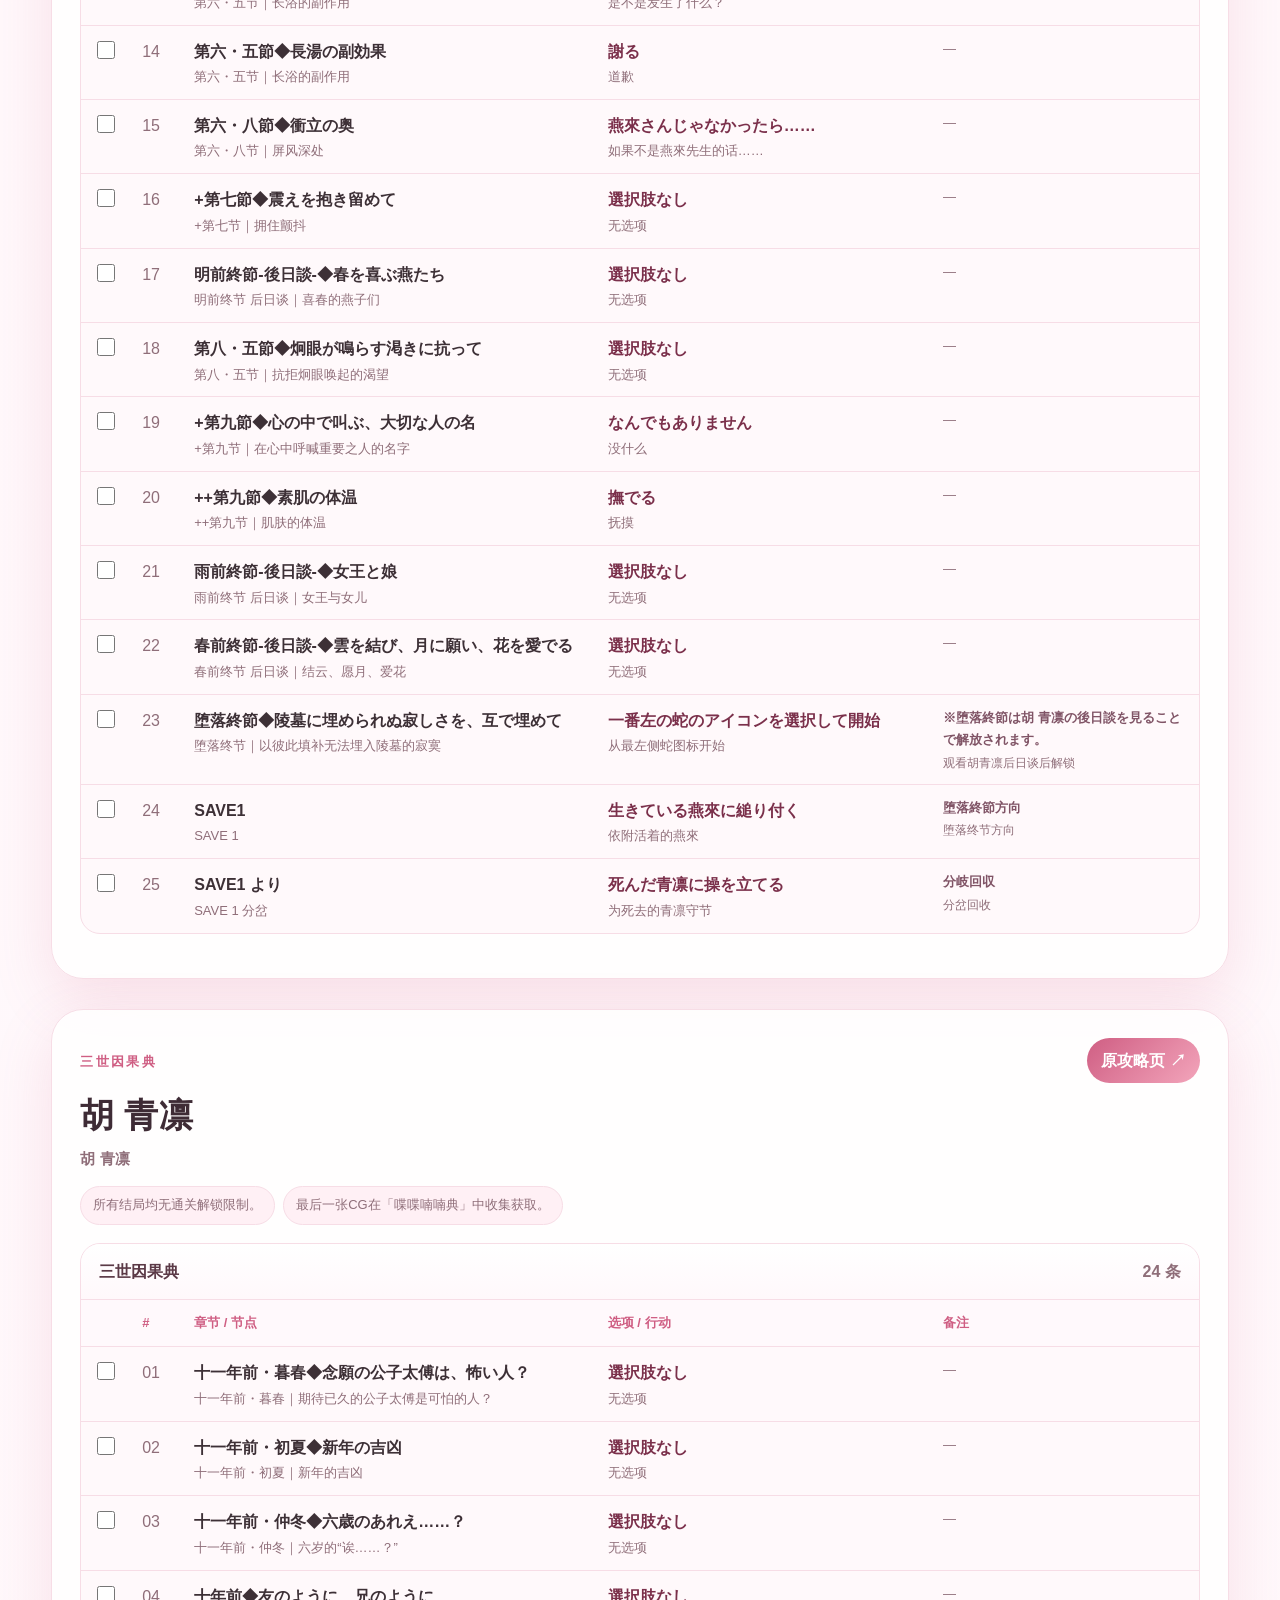
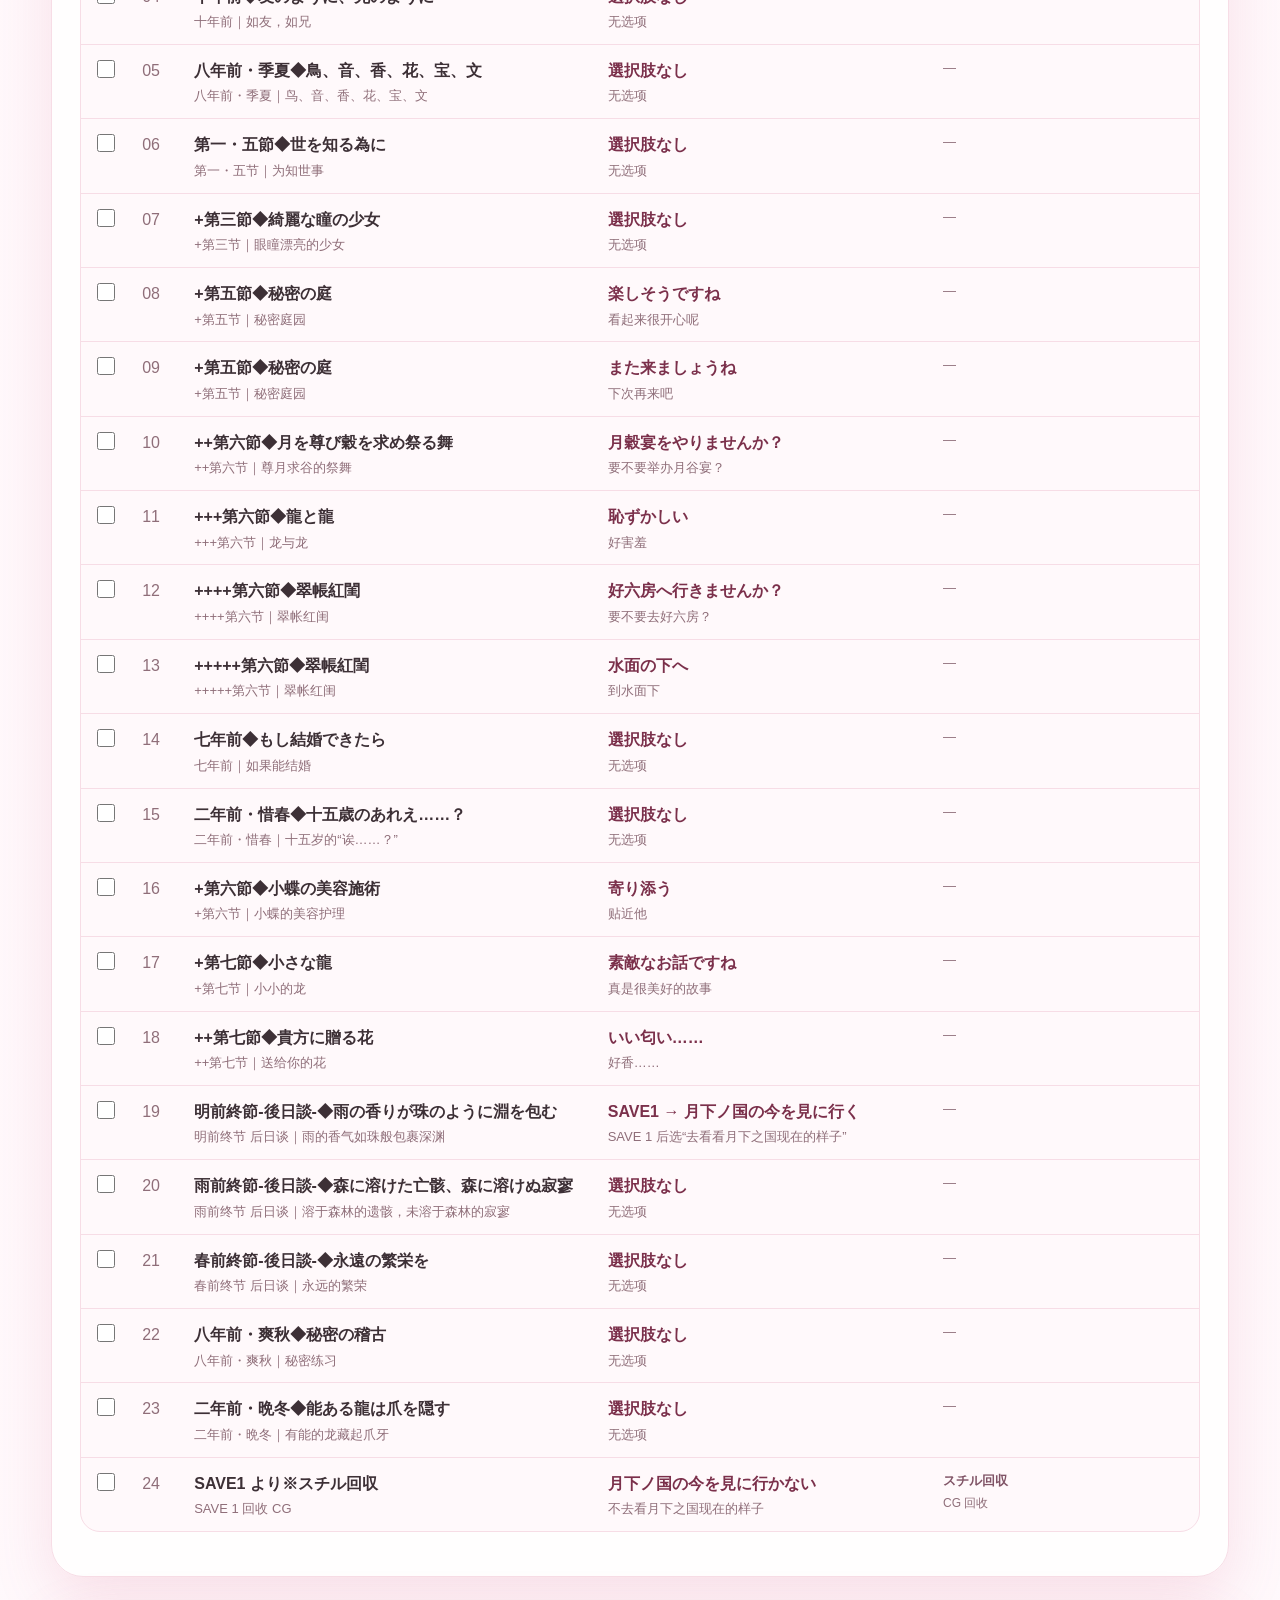
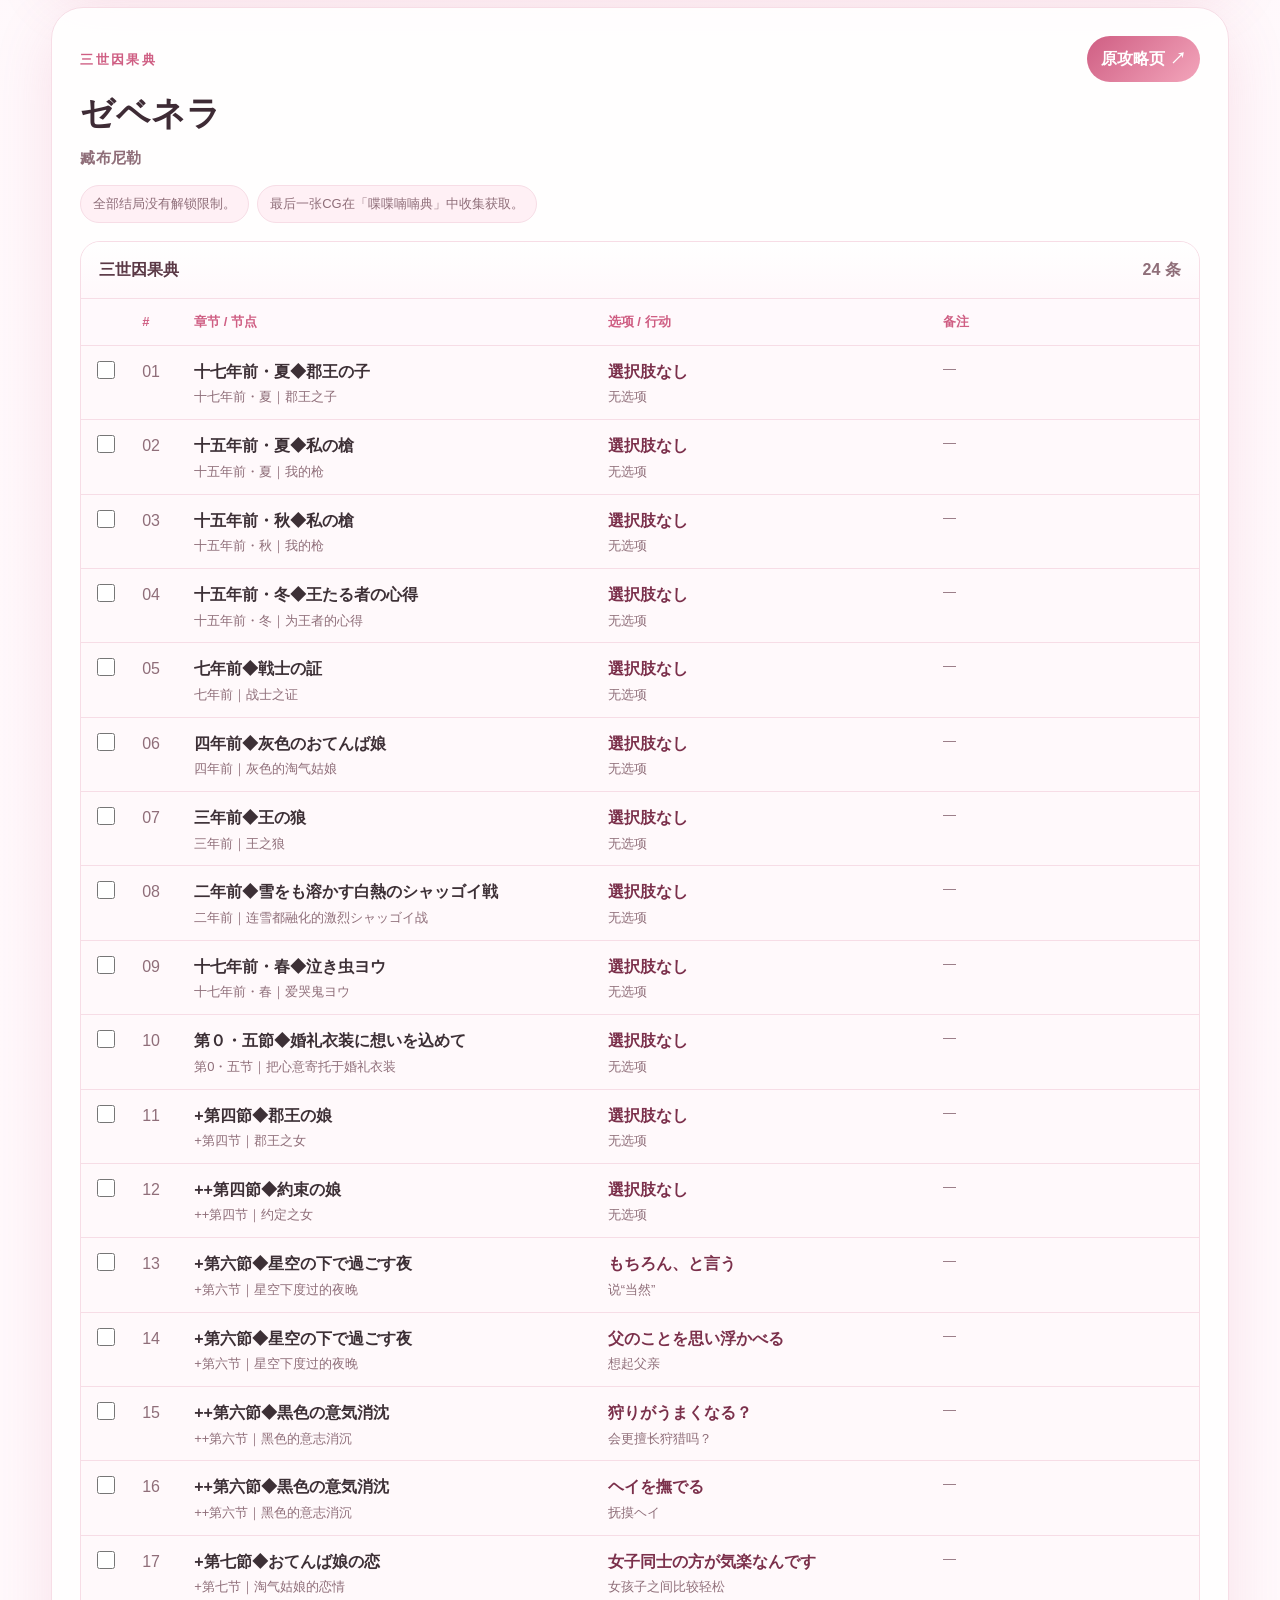
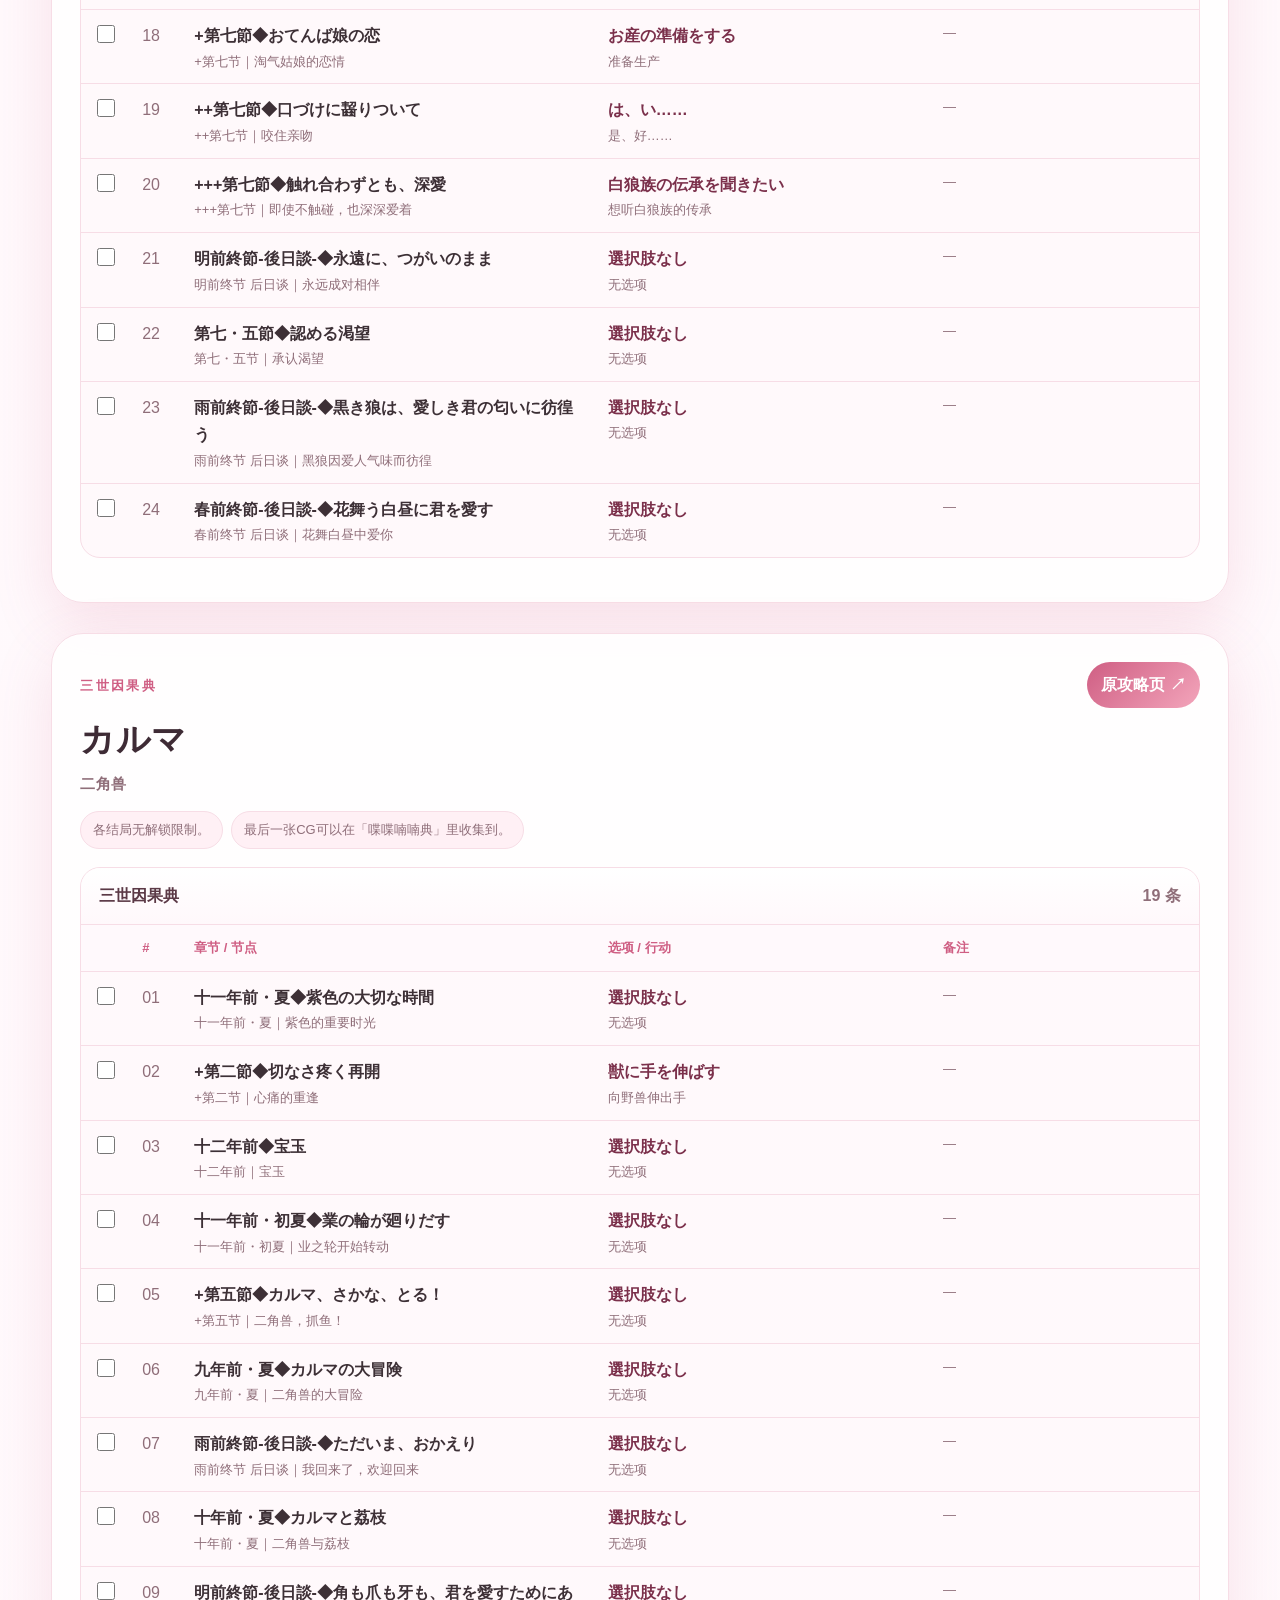
==== commit ee9637b3: "Add FD mode introduction" ====
--- a/index.html
+++ b/index.html
@@ -36,15 +36,6 @@
         <p>点击每部分攻略最上端可以进行折叠</p>
         <p>选项前面可勾选勾选完成，会自行保存进度</p>
       </div>
-    </section>
-
-    <section class="filter" id="routes">
-      <div>
-        <h2>路线索引</h2>
-        <p>可搜索角色名、日文选项、中文译意、SAVE、终节等关键词。</p>
-      </div>
-      <input id="search" type="search" placeholder="例：相変わらず / SAVE1 / 春前 / 青凛 / フェイ">
-      <div class="pills"><a class="pill" href="#fey"><span>フェイ／フエン</span><small>三世因果典 + 天命胤外伝</small></a><a class="pill" href="#ruwo"><span>ルヲ</span><small>三世因果典</small></a><a class="pill" href="#enrai"><span>玖 燕來</span><small>三世因果典</small></a><a class="pill" href="#seirin"><span>胡 青凛</span><small>三世因果典</small></a><a class="pill" href="#zebenera"><span>ゼベネラ</span><small>三世因果典</small></a><a class="pill" href="#karma"><span>カルマ</span><small>三世因果典</small></a><a class="pill" href="#gyokusui"><span>玉彗</span><small>金烏玉兎典</small></a></div>
     </section>
 
     <section class="mode-section" id="fd-modes">
@@ -101,6 +92,14 @@
       </p>
     </section>
 
+    <section class="filter" id="routes">
+      <div>
+        <h2>路线索引</h2>
+        <p>可搜索角色名、日文选项、中文译意、SAVE、终节等关键词。</p>
+      </div>
+      <input id="search" type="search" placeholder="例：相変わらず / SAVE1 / 春前 / 青凛 / フェイ">
+      <div class="pills"><a class="pill" href="#fey"><span>フェイ／フエン</span><small>三世因果典 + 天命胤外伝</small></a><a class="pill" href="#ruwo"><span>ルヲ</span><small>三世因果典</small></a><a class="pill" href="#enrai"><span>玖 燕來</span><small>三世因果典</small></a><a class="pill" href="#seirin"><span>胡 青凛</span><small>三世因果典</small></a><a class="pill" href="#zebenera"><span>ゼベネラ</span><small>三世因果典</small></a><a class="pill" href="#karma"><span>カルマ</span><small>三世因果典</small></a><a class="pill" href="#gyokusui"><span>玉彗</span><small>金烏玉兎典</small></a></div>
+    </section>
     
     <section class="route" id="fey">
       <div class="route-head">
@@ -1502,7 +1501,7 @@
       </div>
     </section>
   </main>
-  <footer> For personal reference only</footer>
+  <footer> For personal reference only @yui</footer>
   <script src="app.js"></script>
 </body>
 </html>
--- a/style.css
+++ b/style.css
@@ -35,9 +35,10 @@
 @media print{body{background:white;color:black}.topbar,.hero-actions,.filter input,.done input,.petals{display:none}.hero,.route,.notice,.sources{border-color:#bbb;background:white;color:black;box-shadow:none}.lead,.notice p,.filter p,.sources p,.route-notes,.note,.cn{color:#333}.source{background:#eee;color:black}.route{break-inside:avoid}a{text-decoration:none;color:black}}
 
 .mode-section {
-  margin: 48px auto;
+  width: 100%;
+  box-sizing: border-box;
+  margin: 28px 0;
   padding: 32px;
-  max-width: 1100px;
   border: 1px solid rgba(232, 150, 178, 0.38);
   border-radius: 28px;
   background:
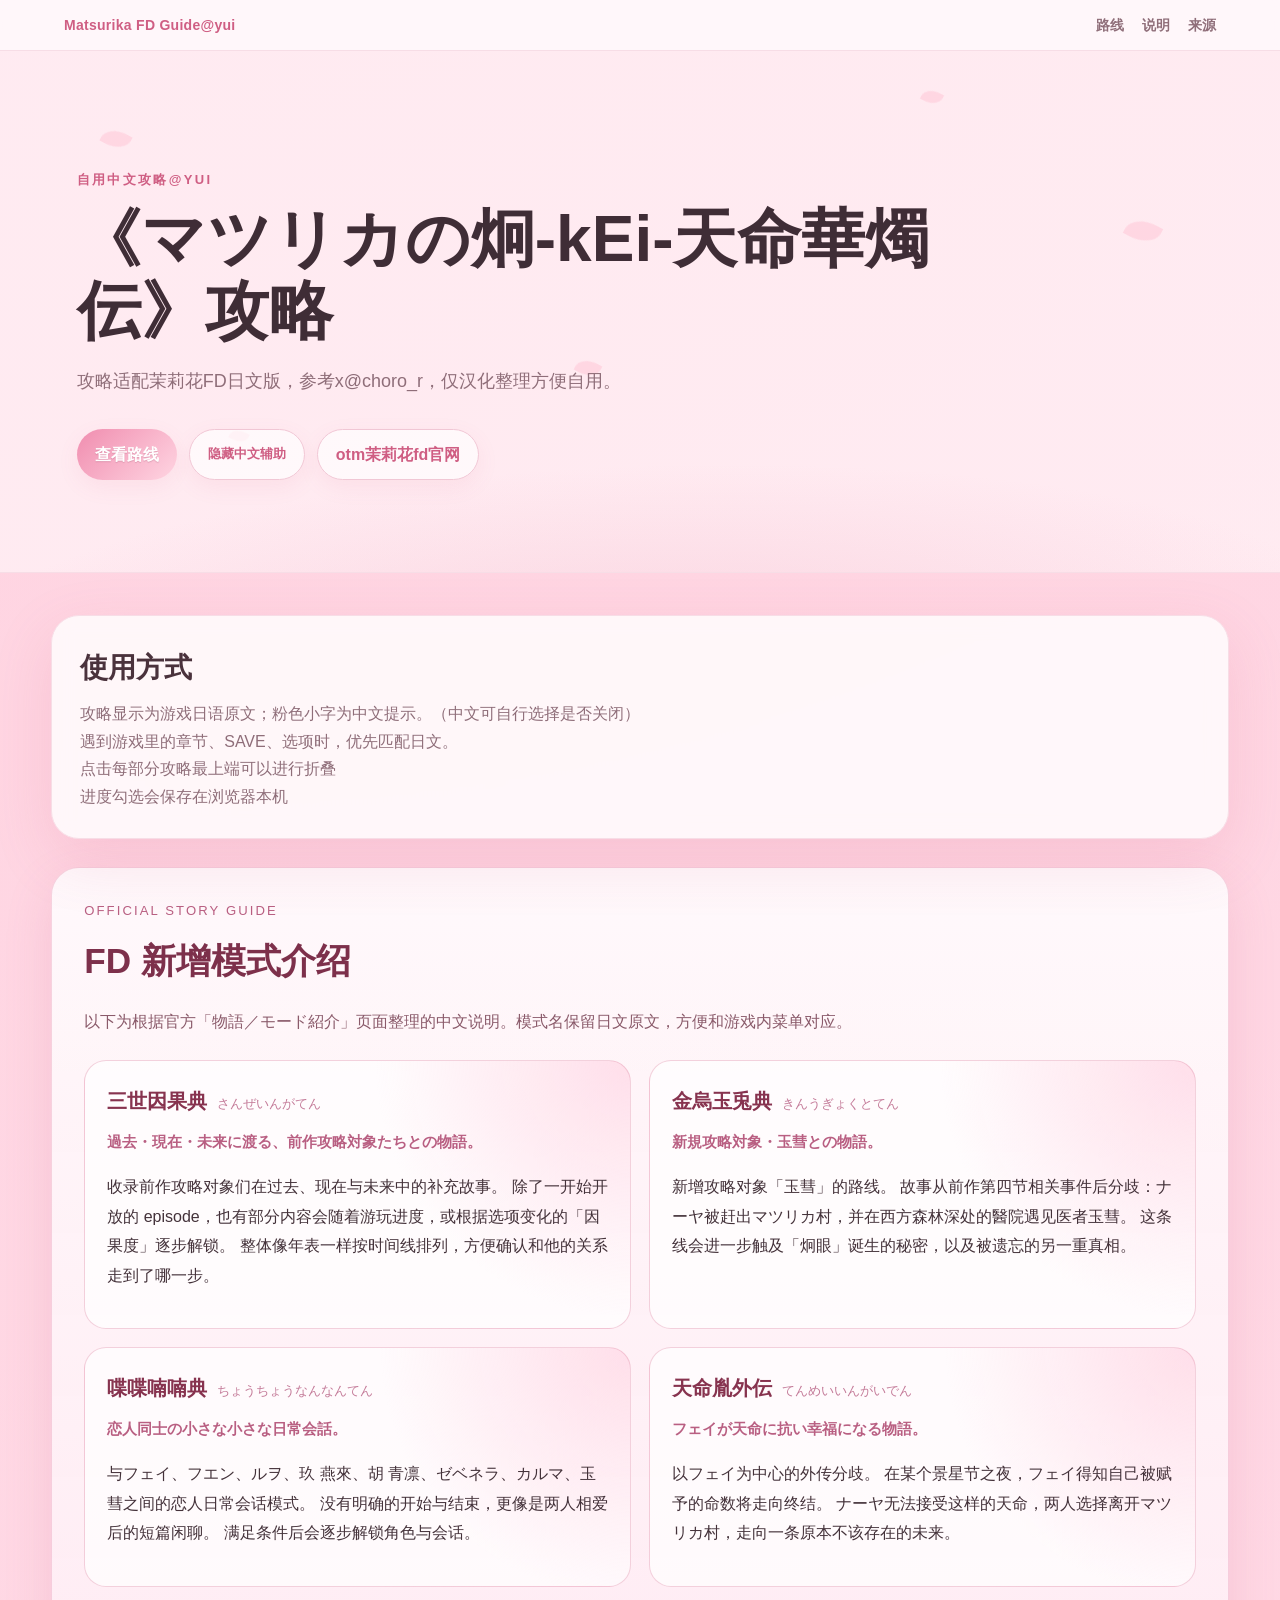
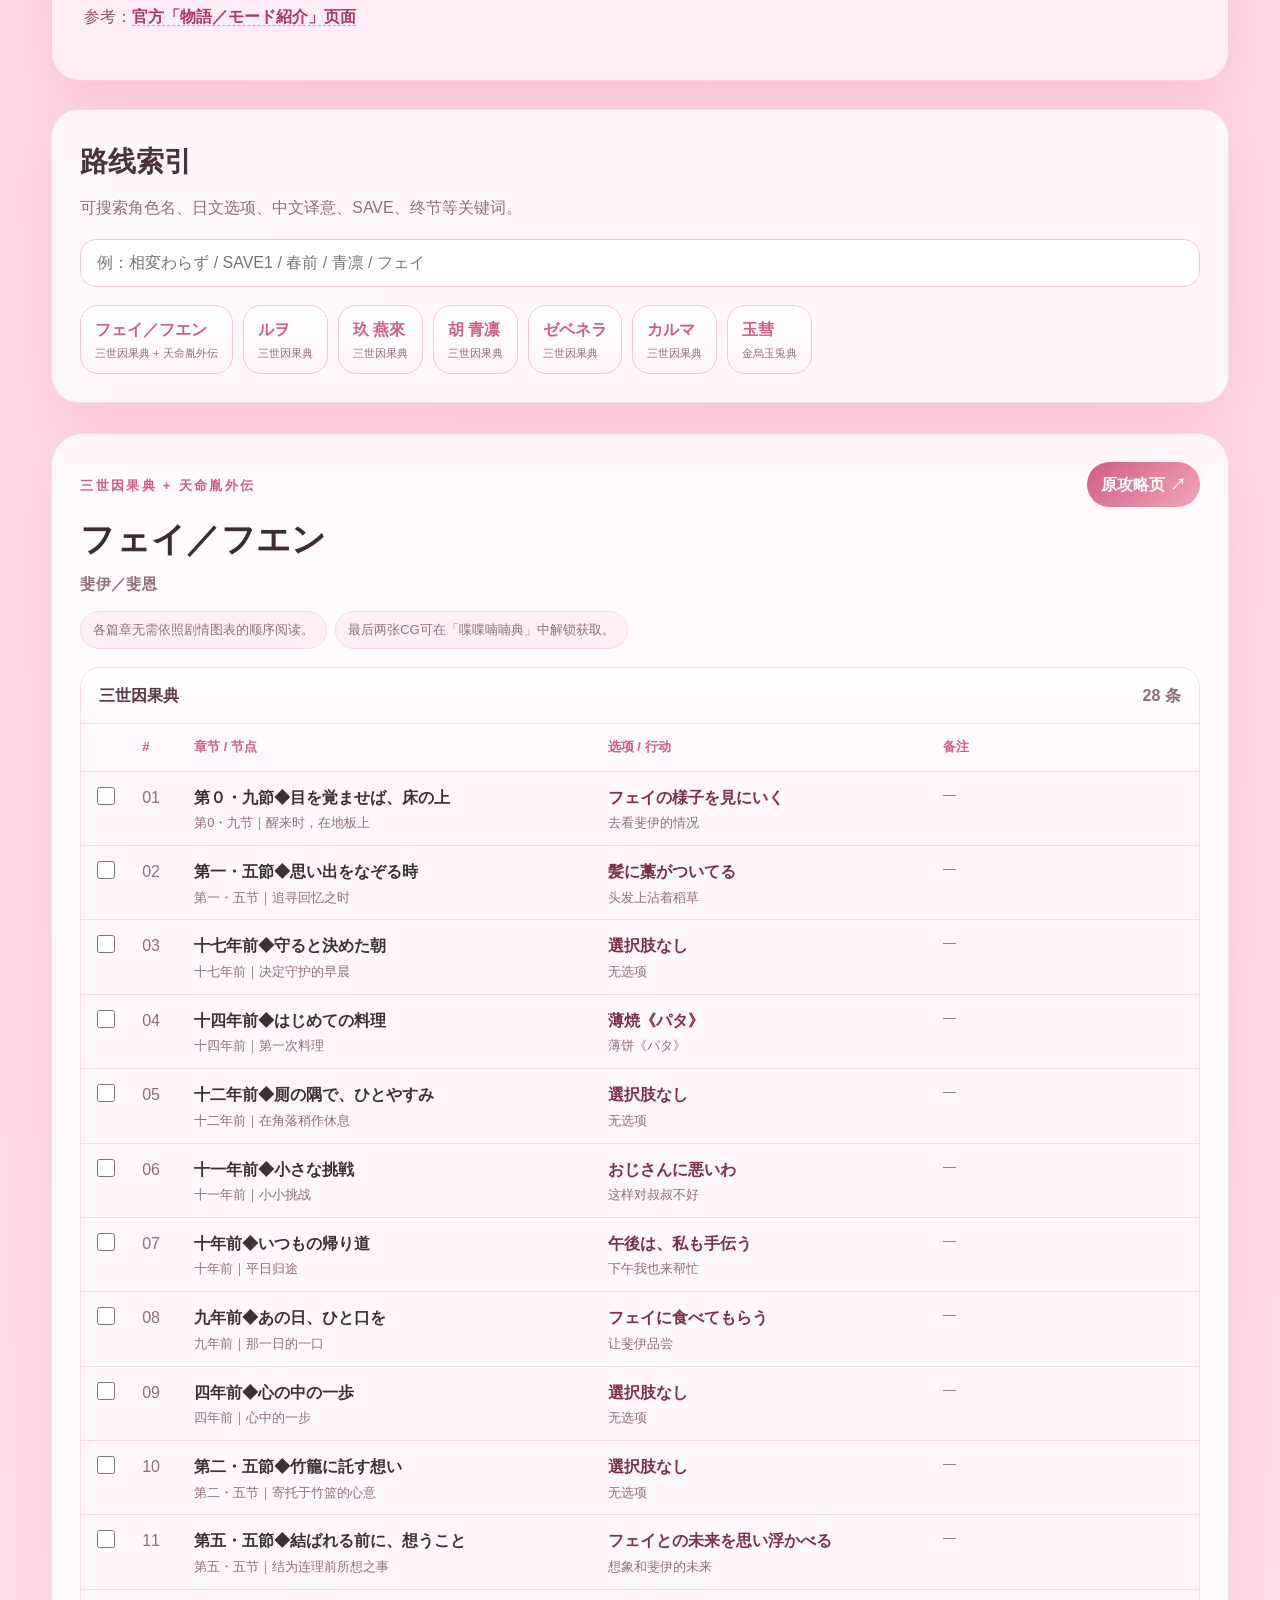
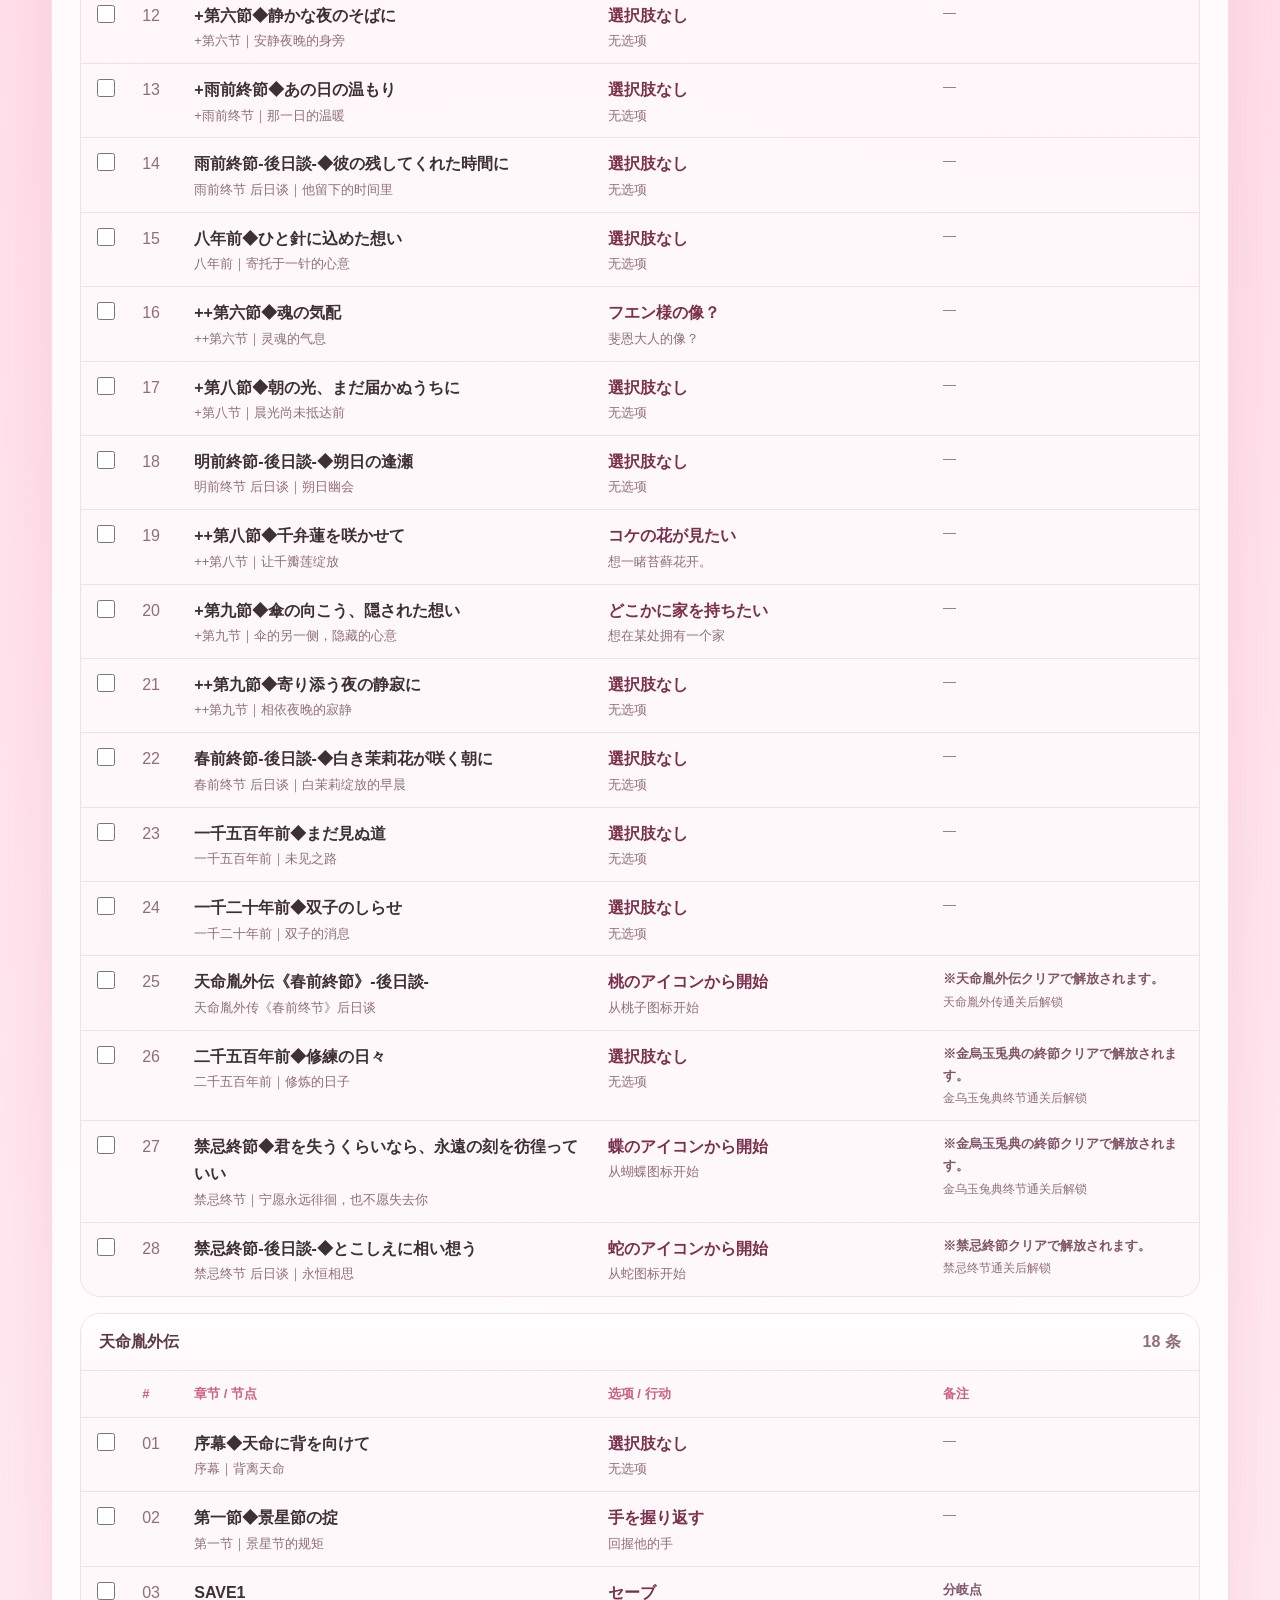
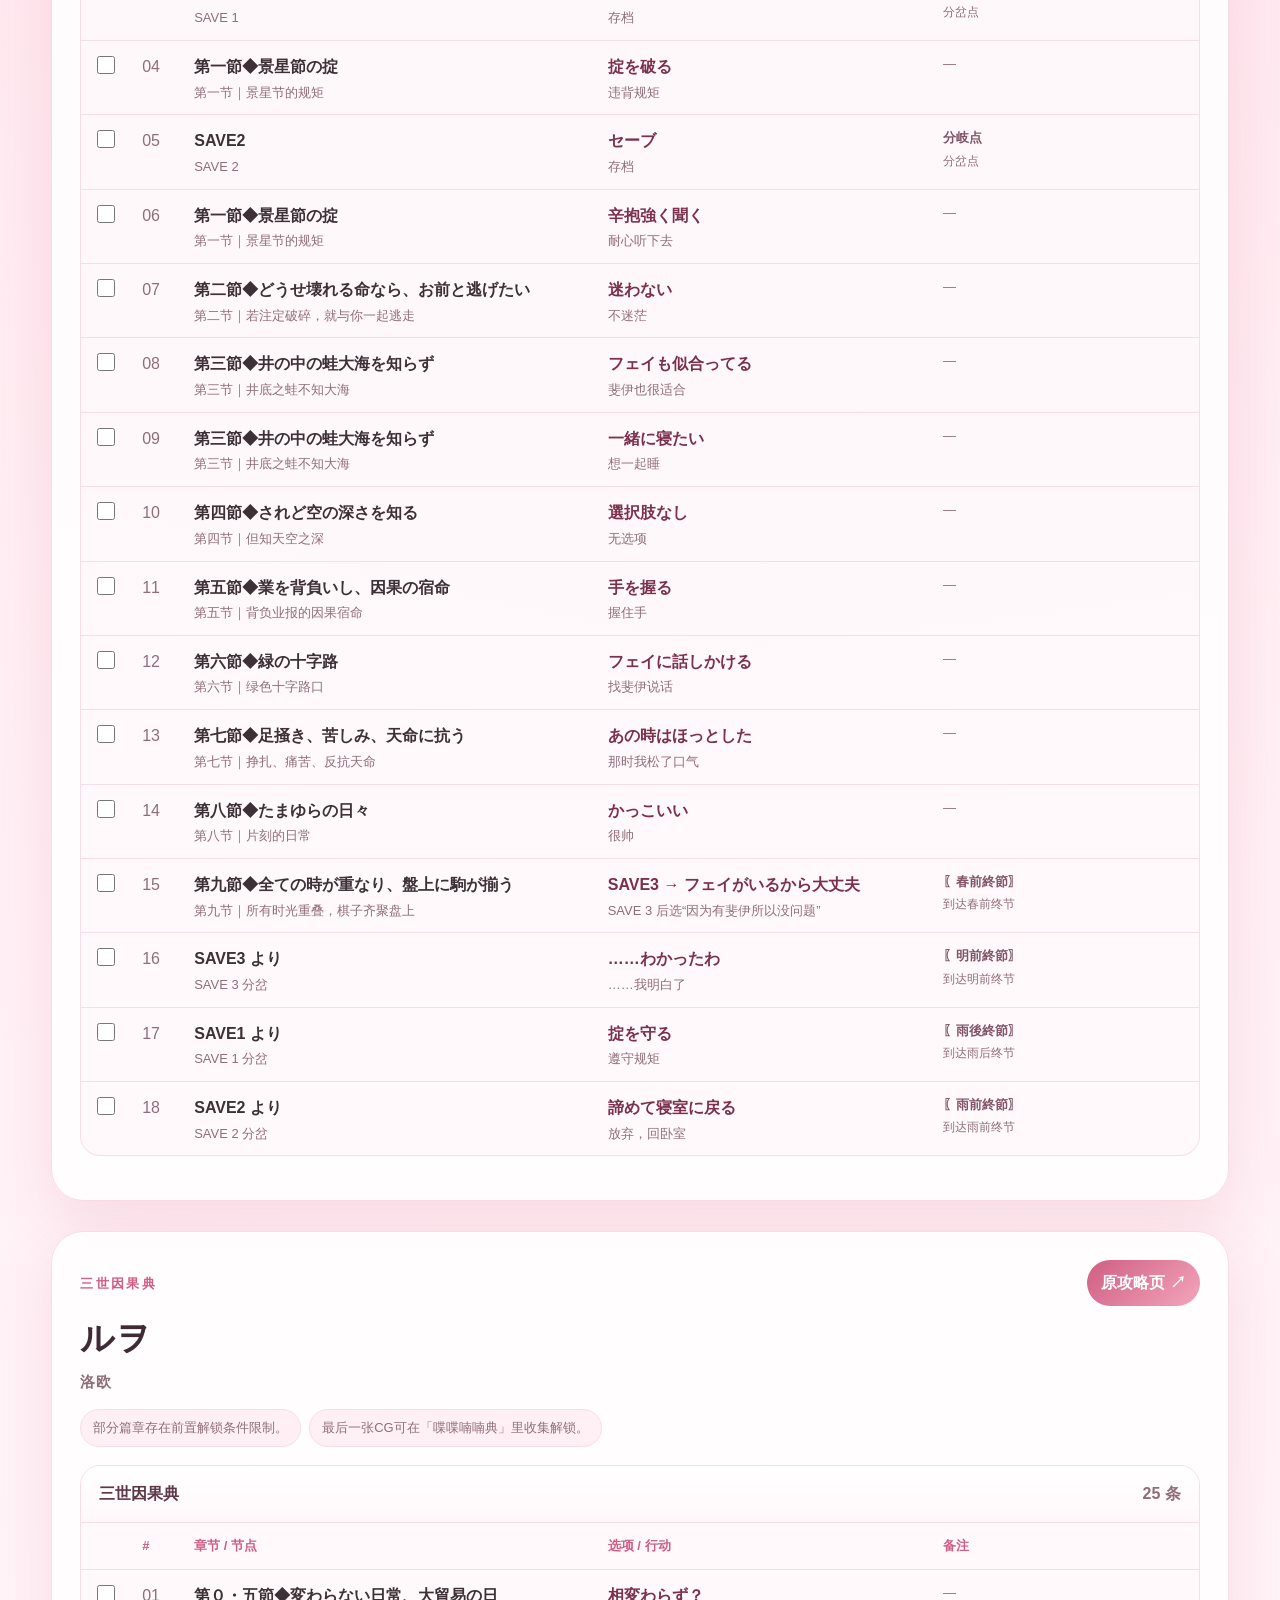
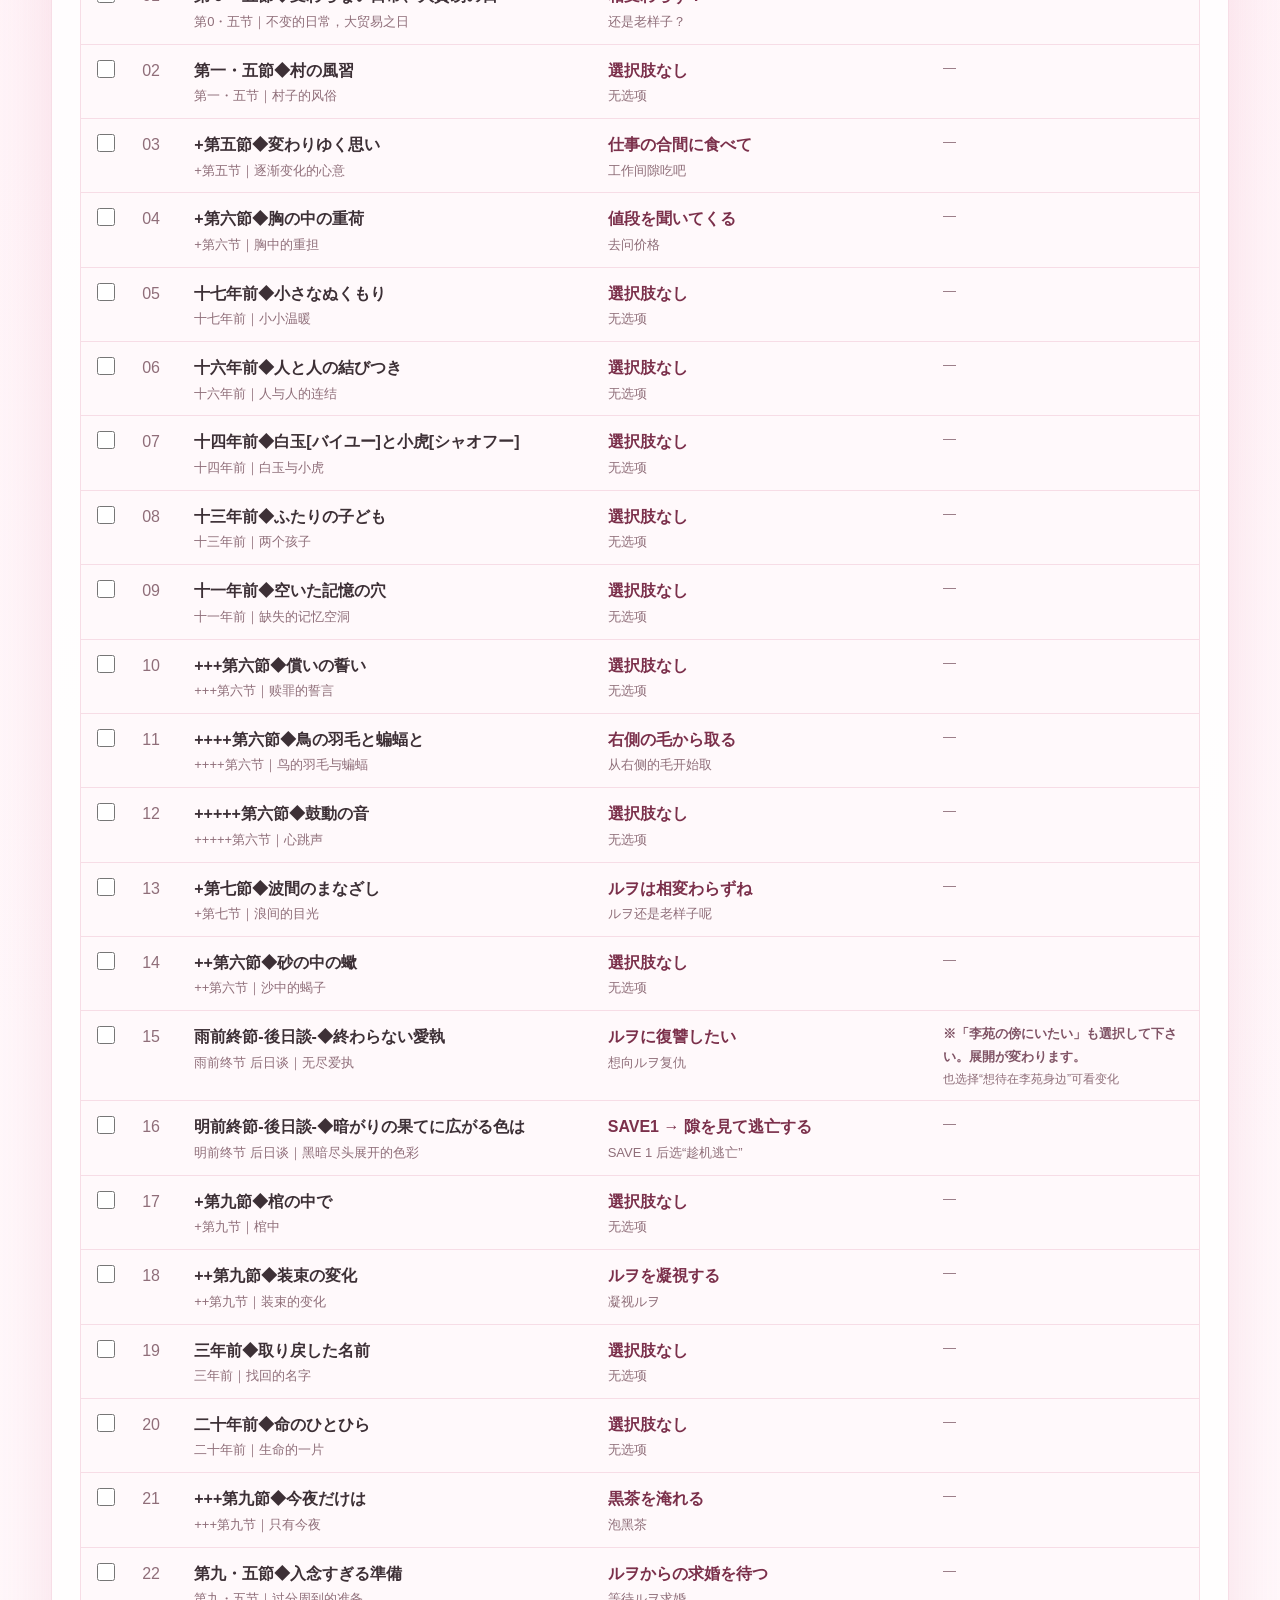
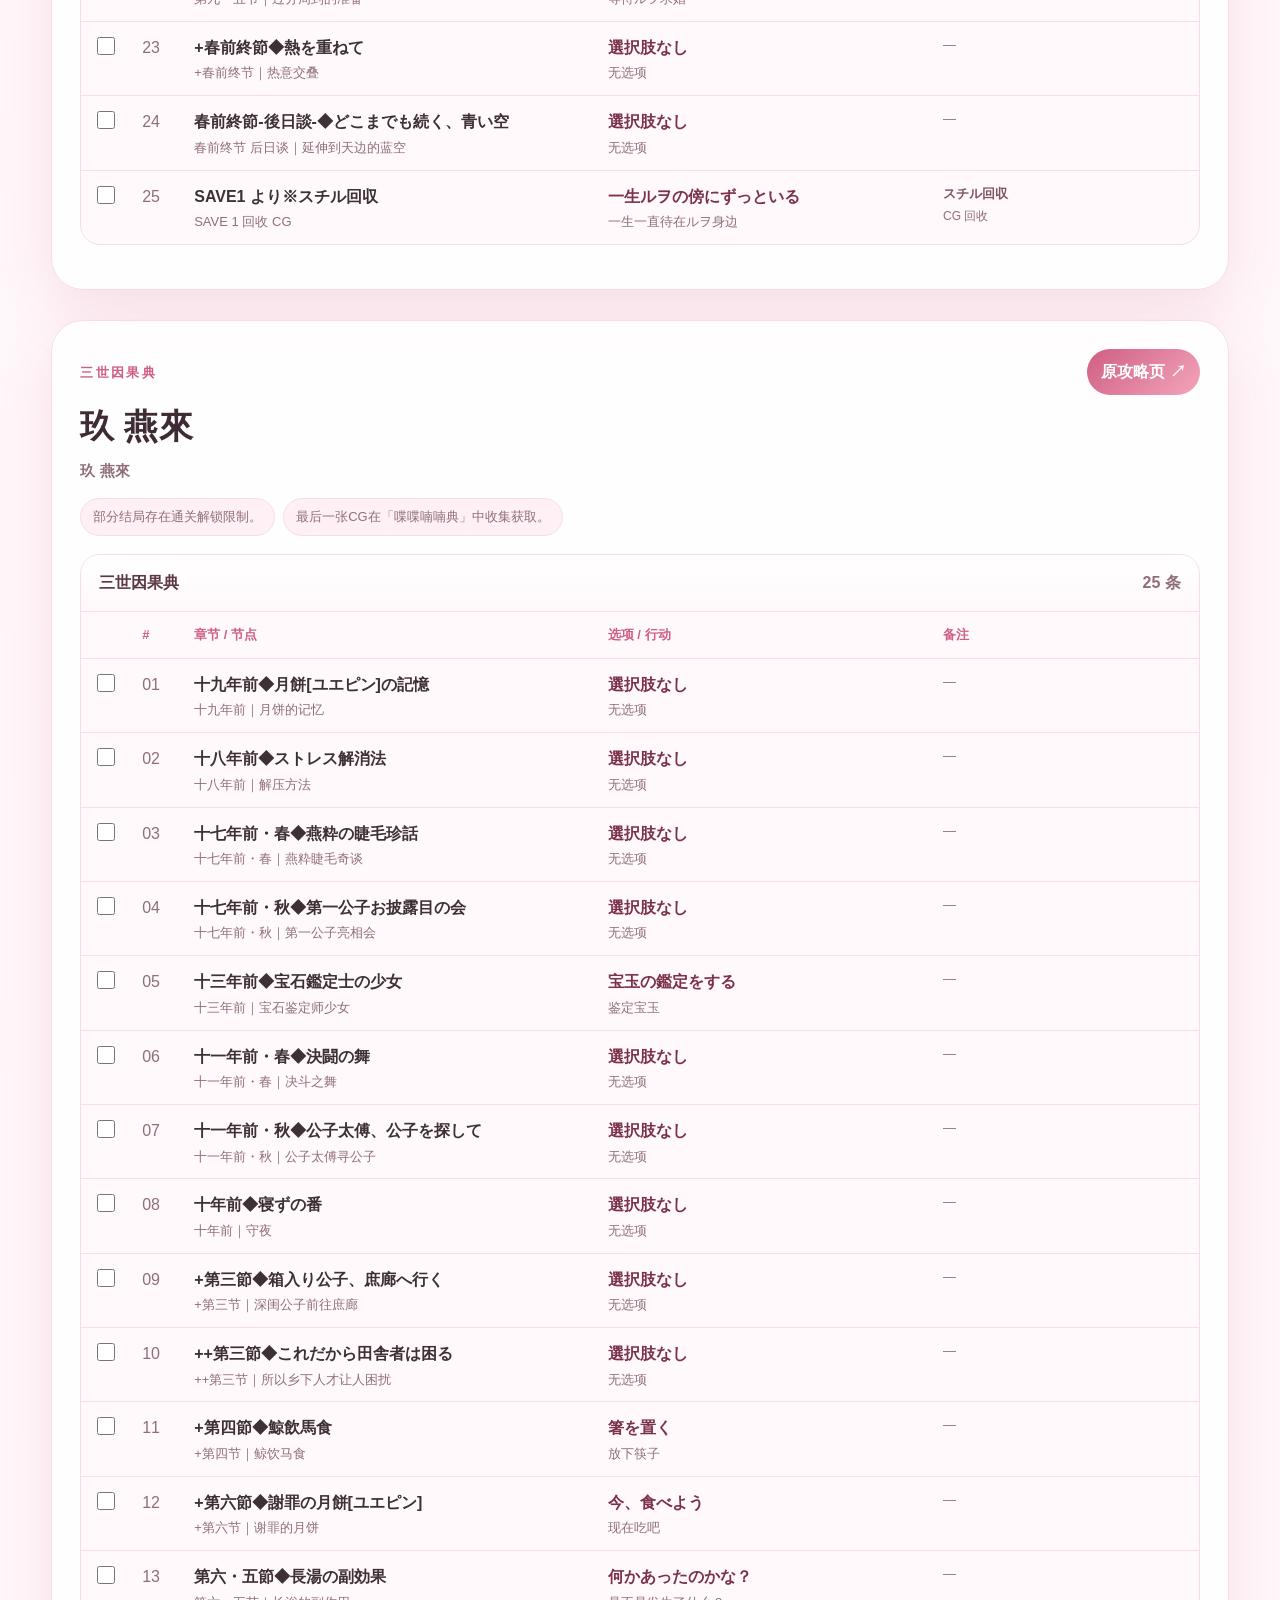
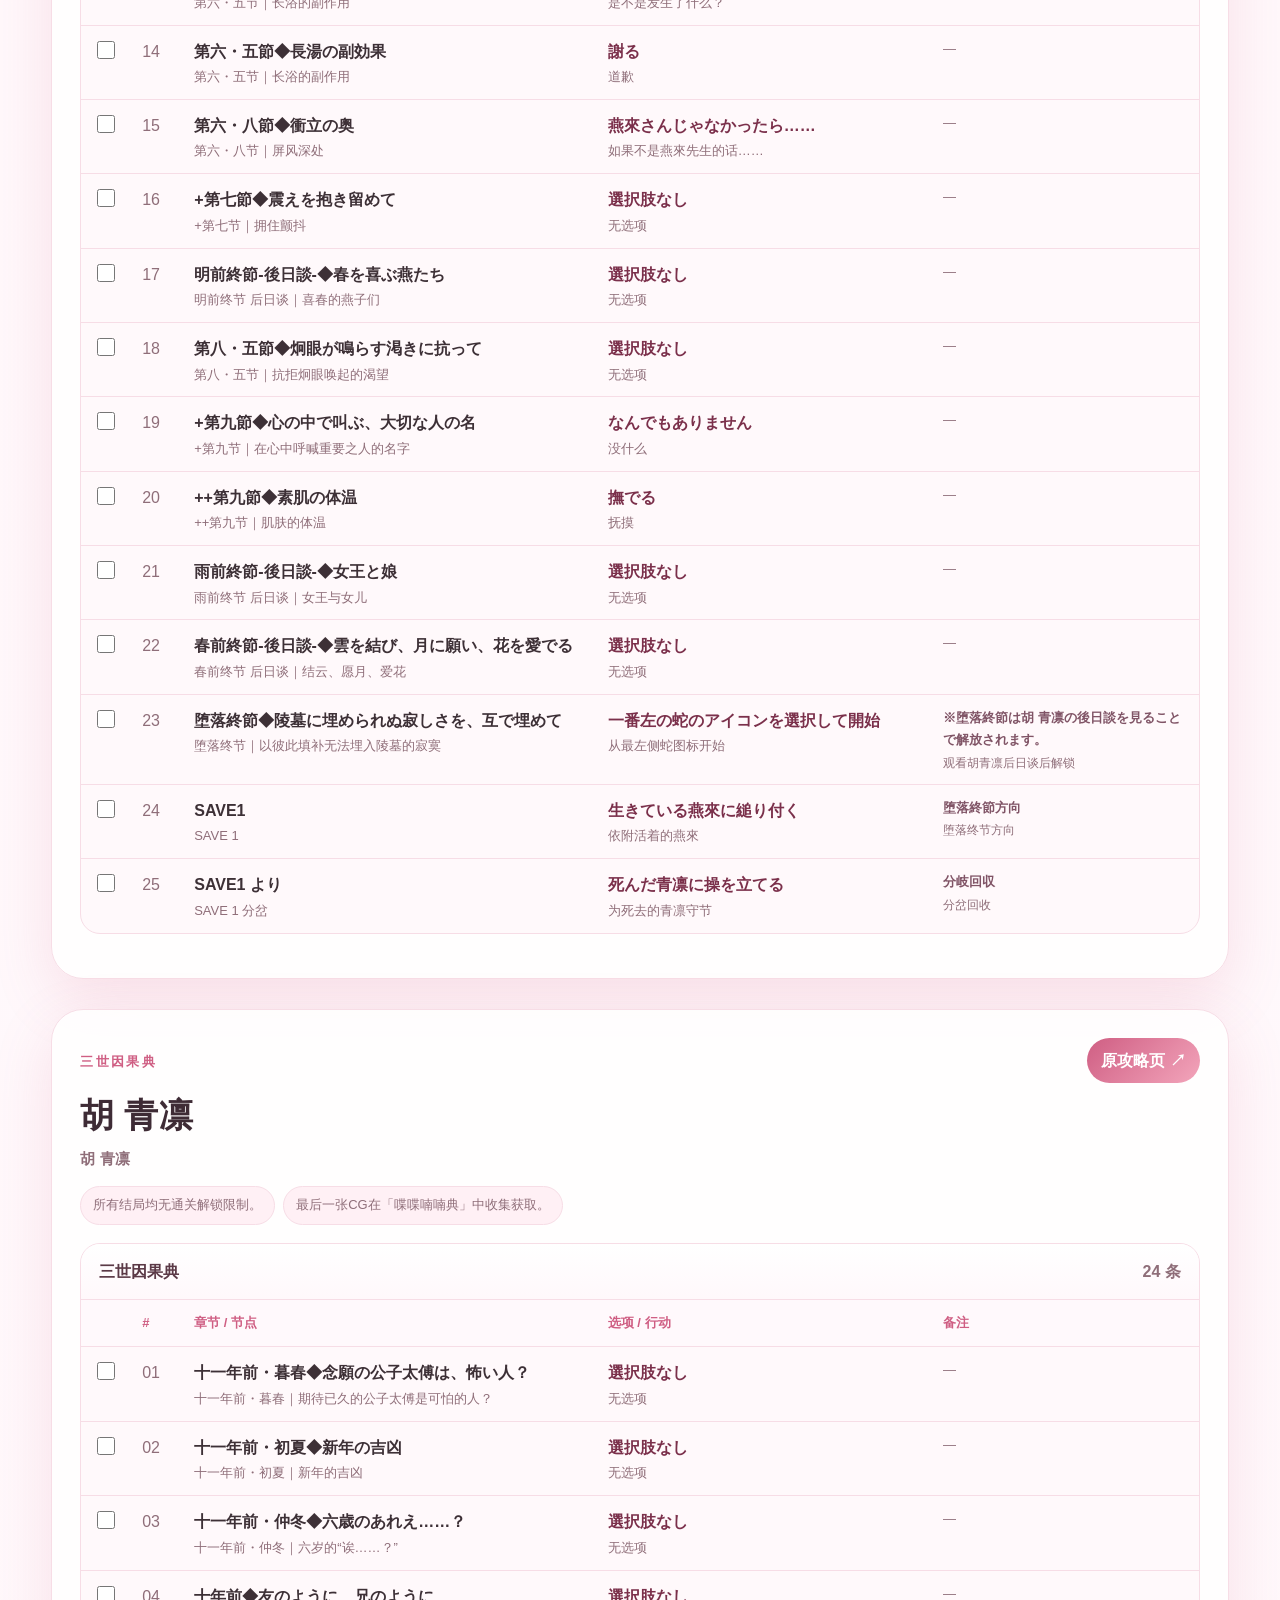
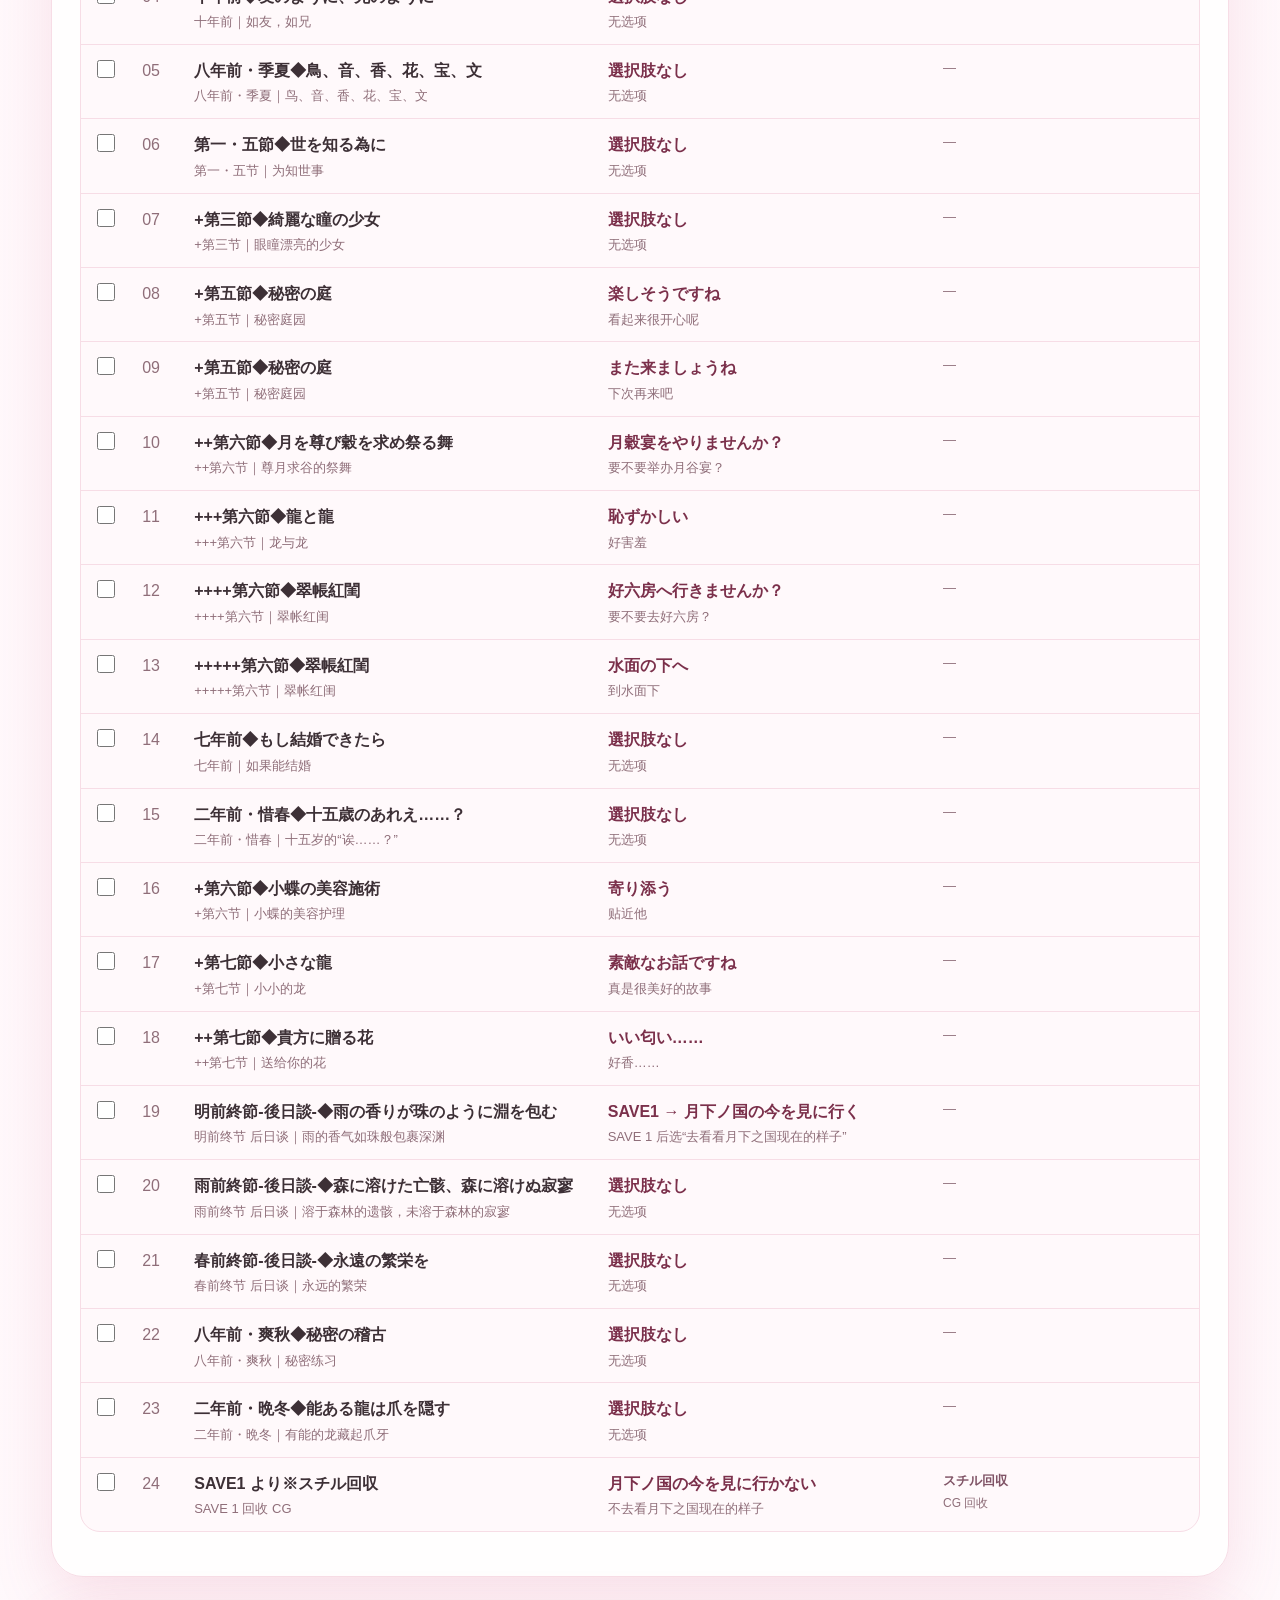
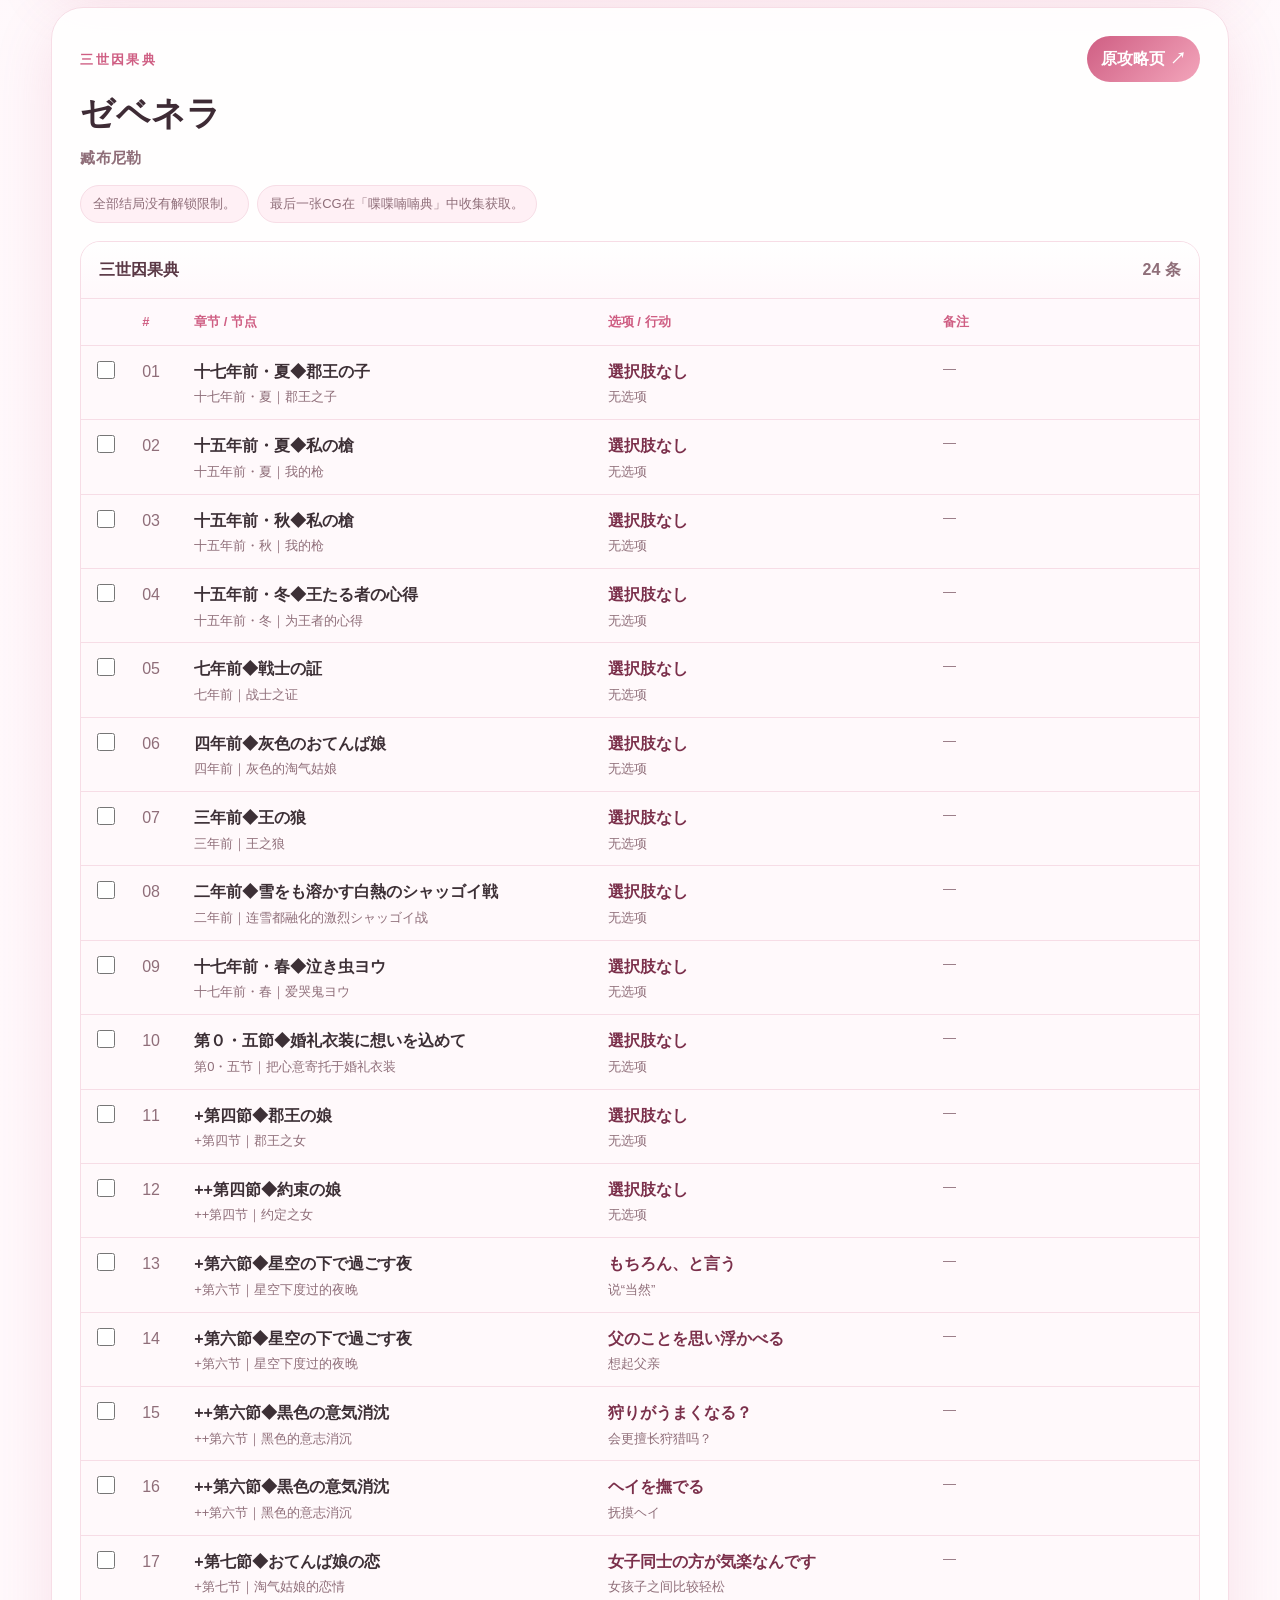
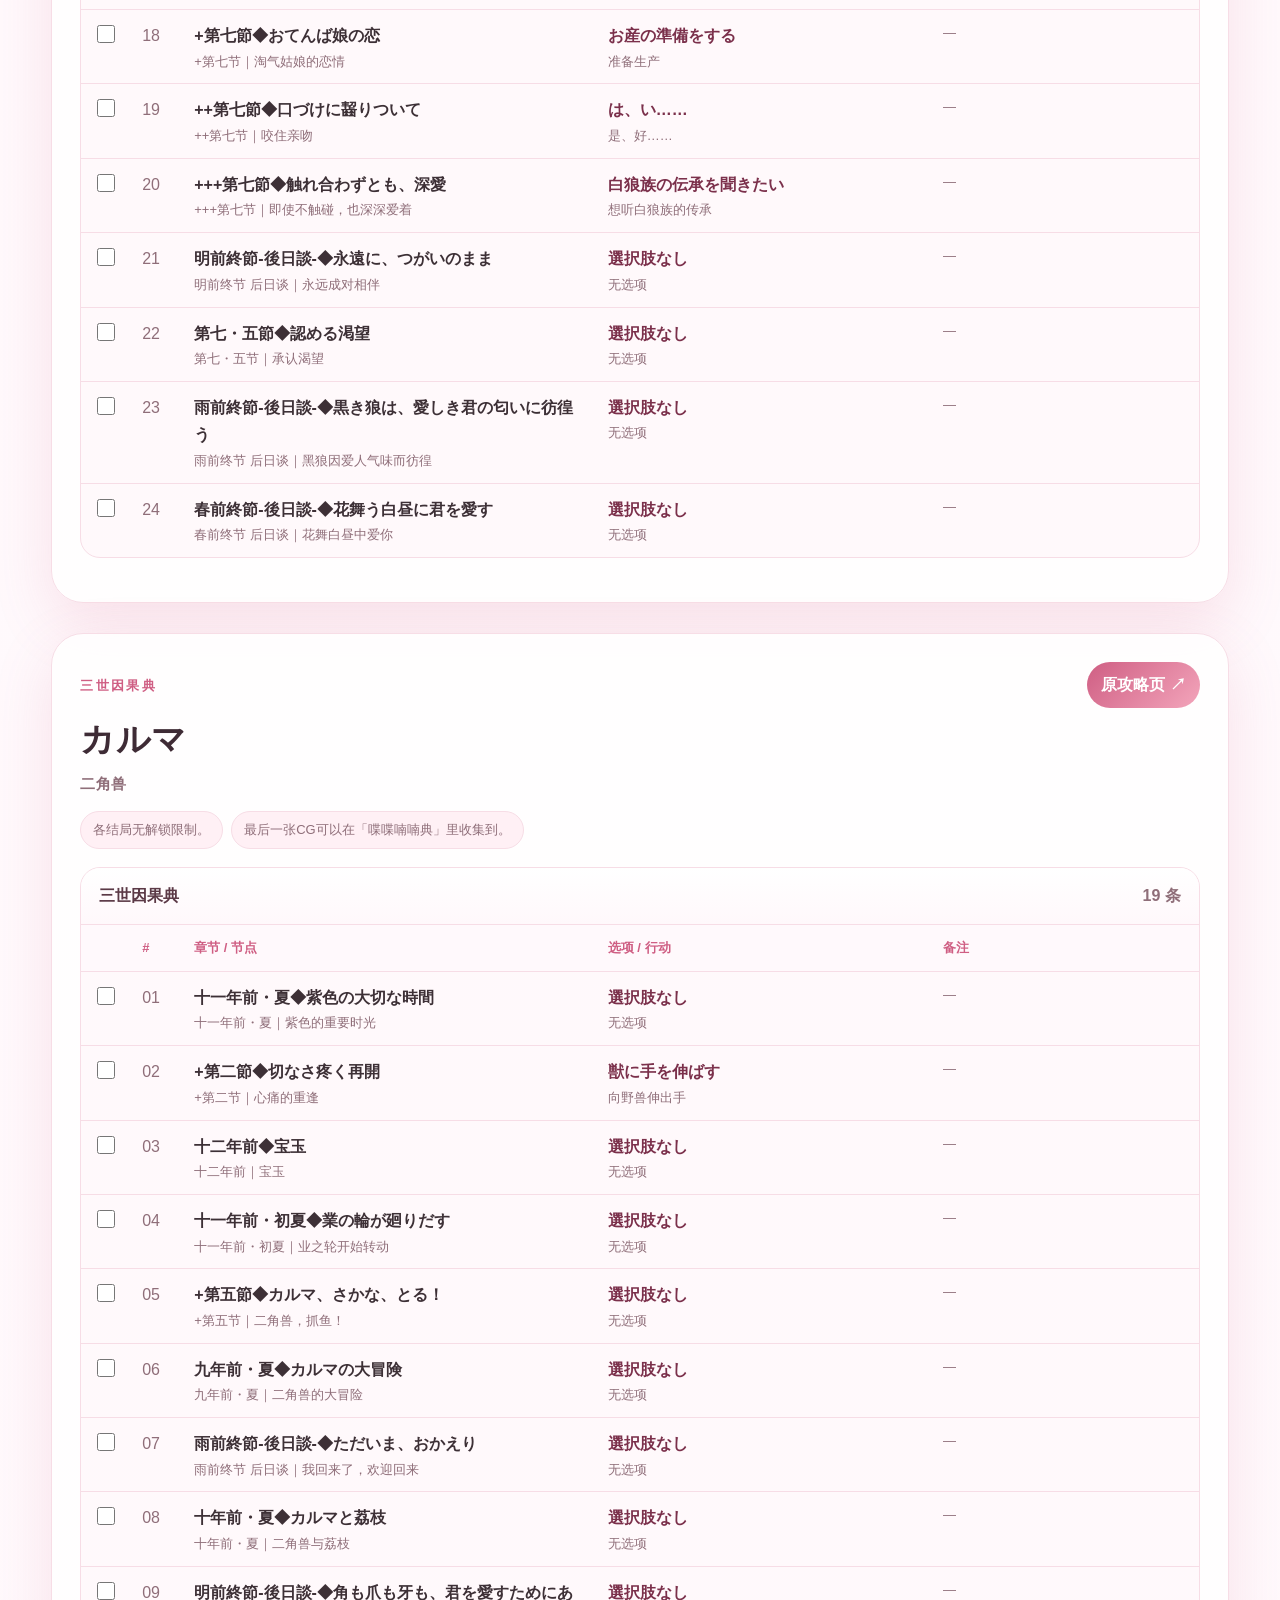
==== commit a989a8e0: "Add FD mode introduction" ====
--- a/index.html
+++ b/index.html
@@ -34,7 +34,7 @@
         <p>攻略显示为游戏日语原文；粉色小字为中文提示。（中文可自行选择是否关闭）</p>
         <p>遇到游戏里的章节、SAVE、选项时，优先匹配日文。</p>
         <p>点击每部分攻略最上端可以进行折叠</p>
-        <p>选项前面可勾选勾选完成，会自行保存进度</p>
+        <p>进度勾选会保存在浏览器本机</p>
       </div>
     </section>
 
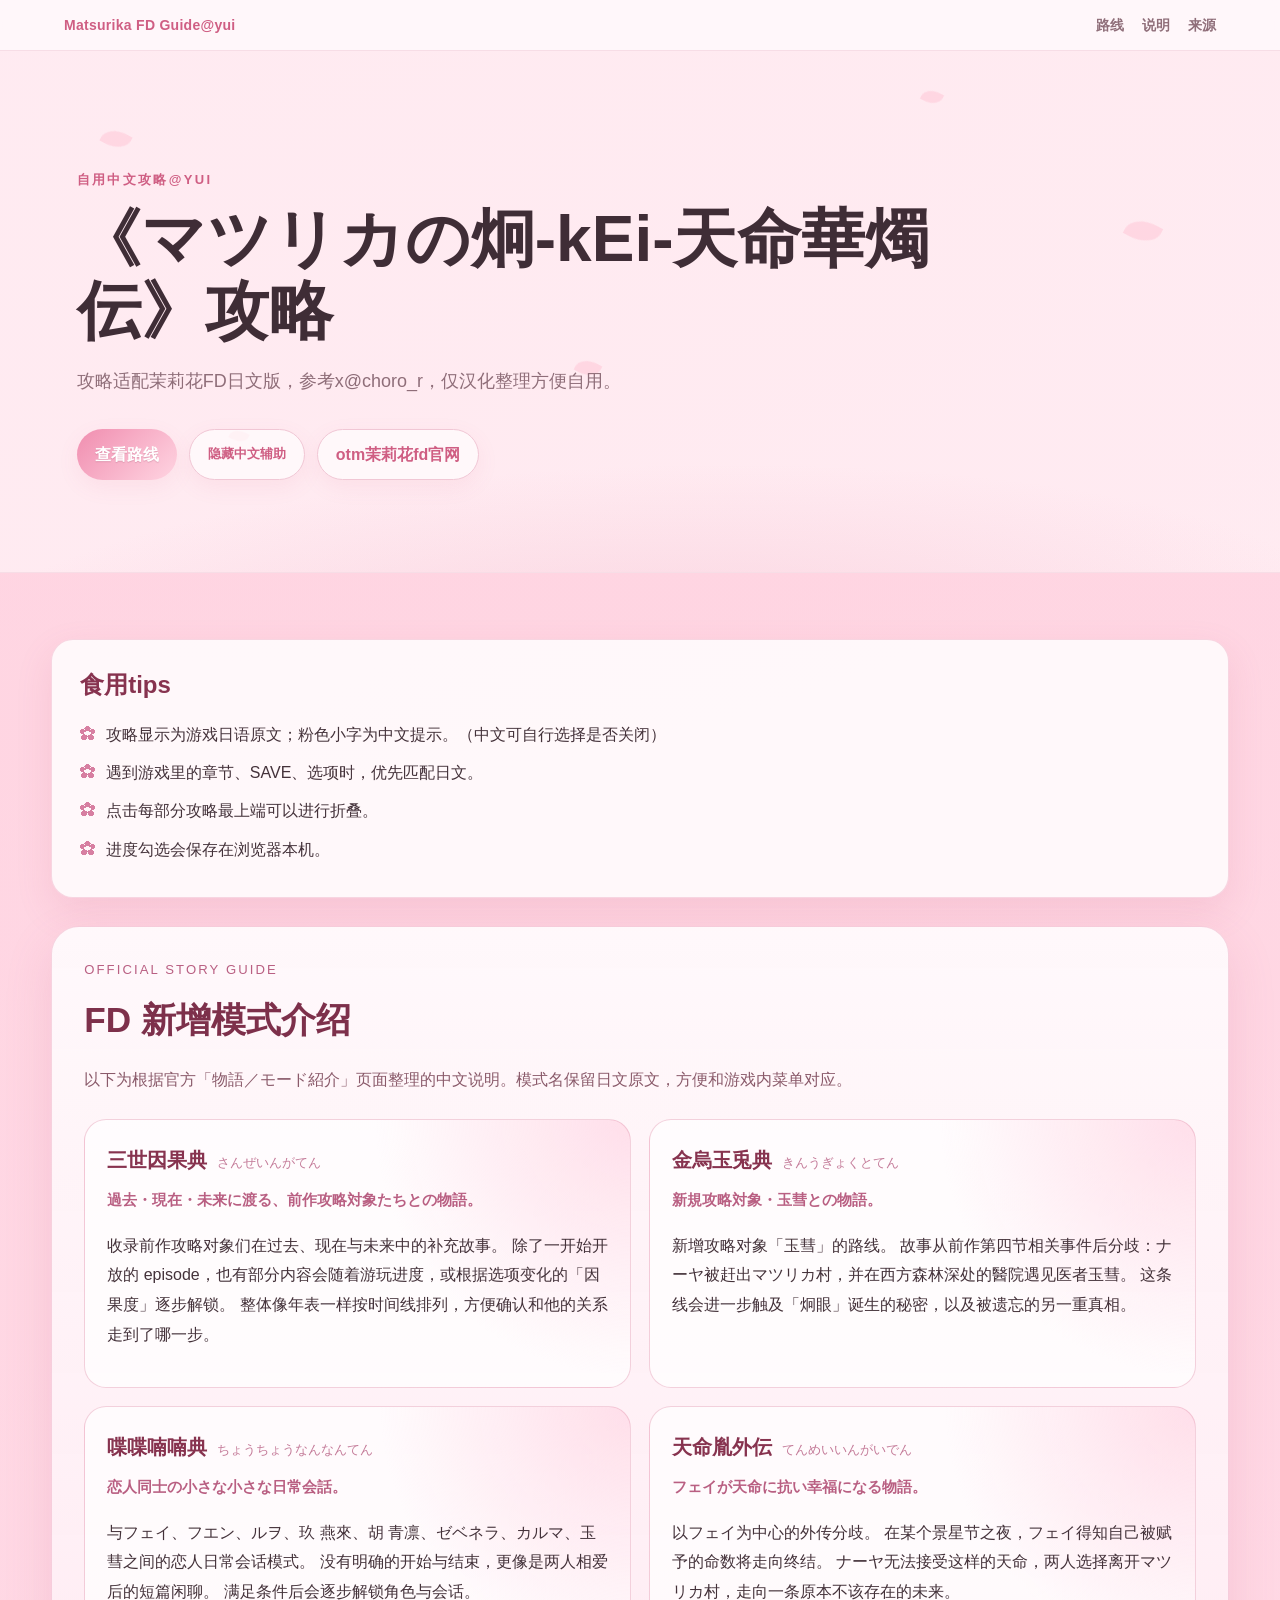
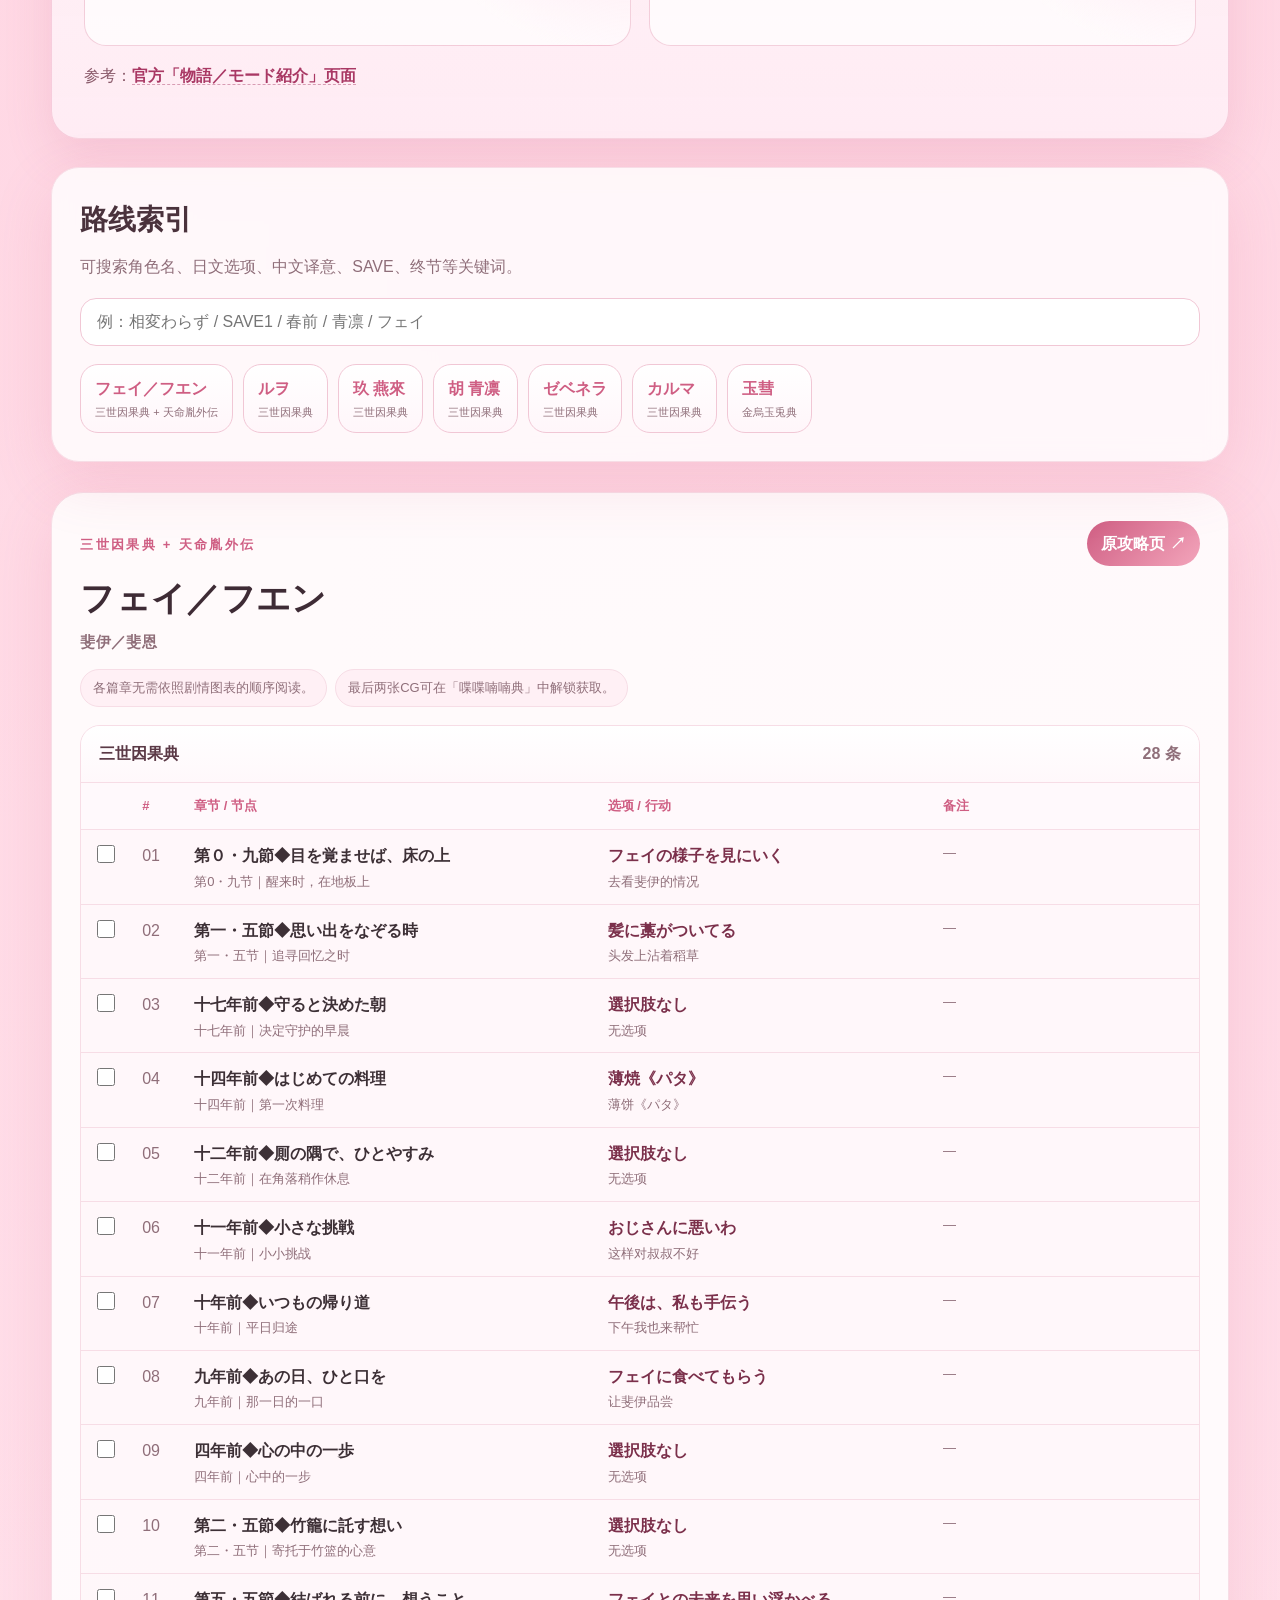
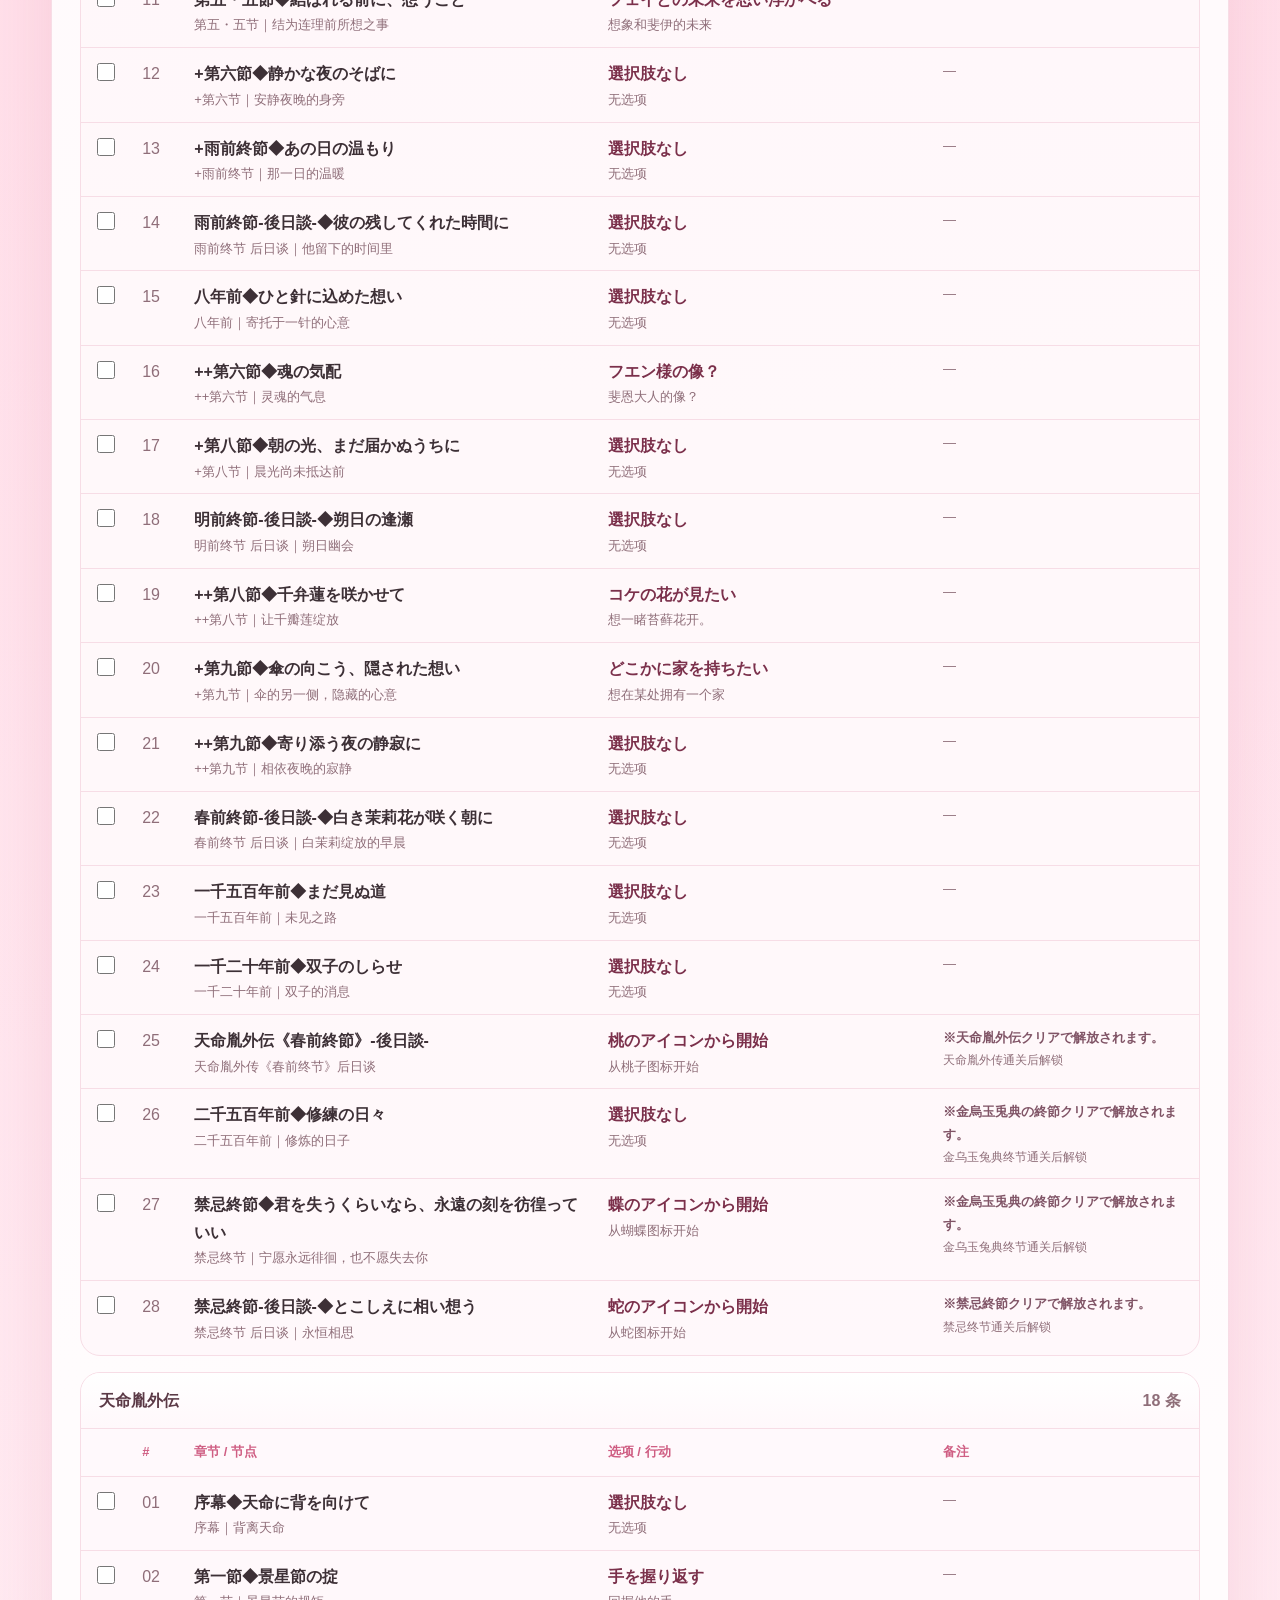
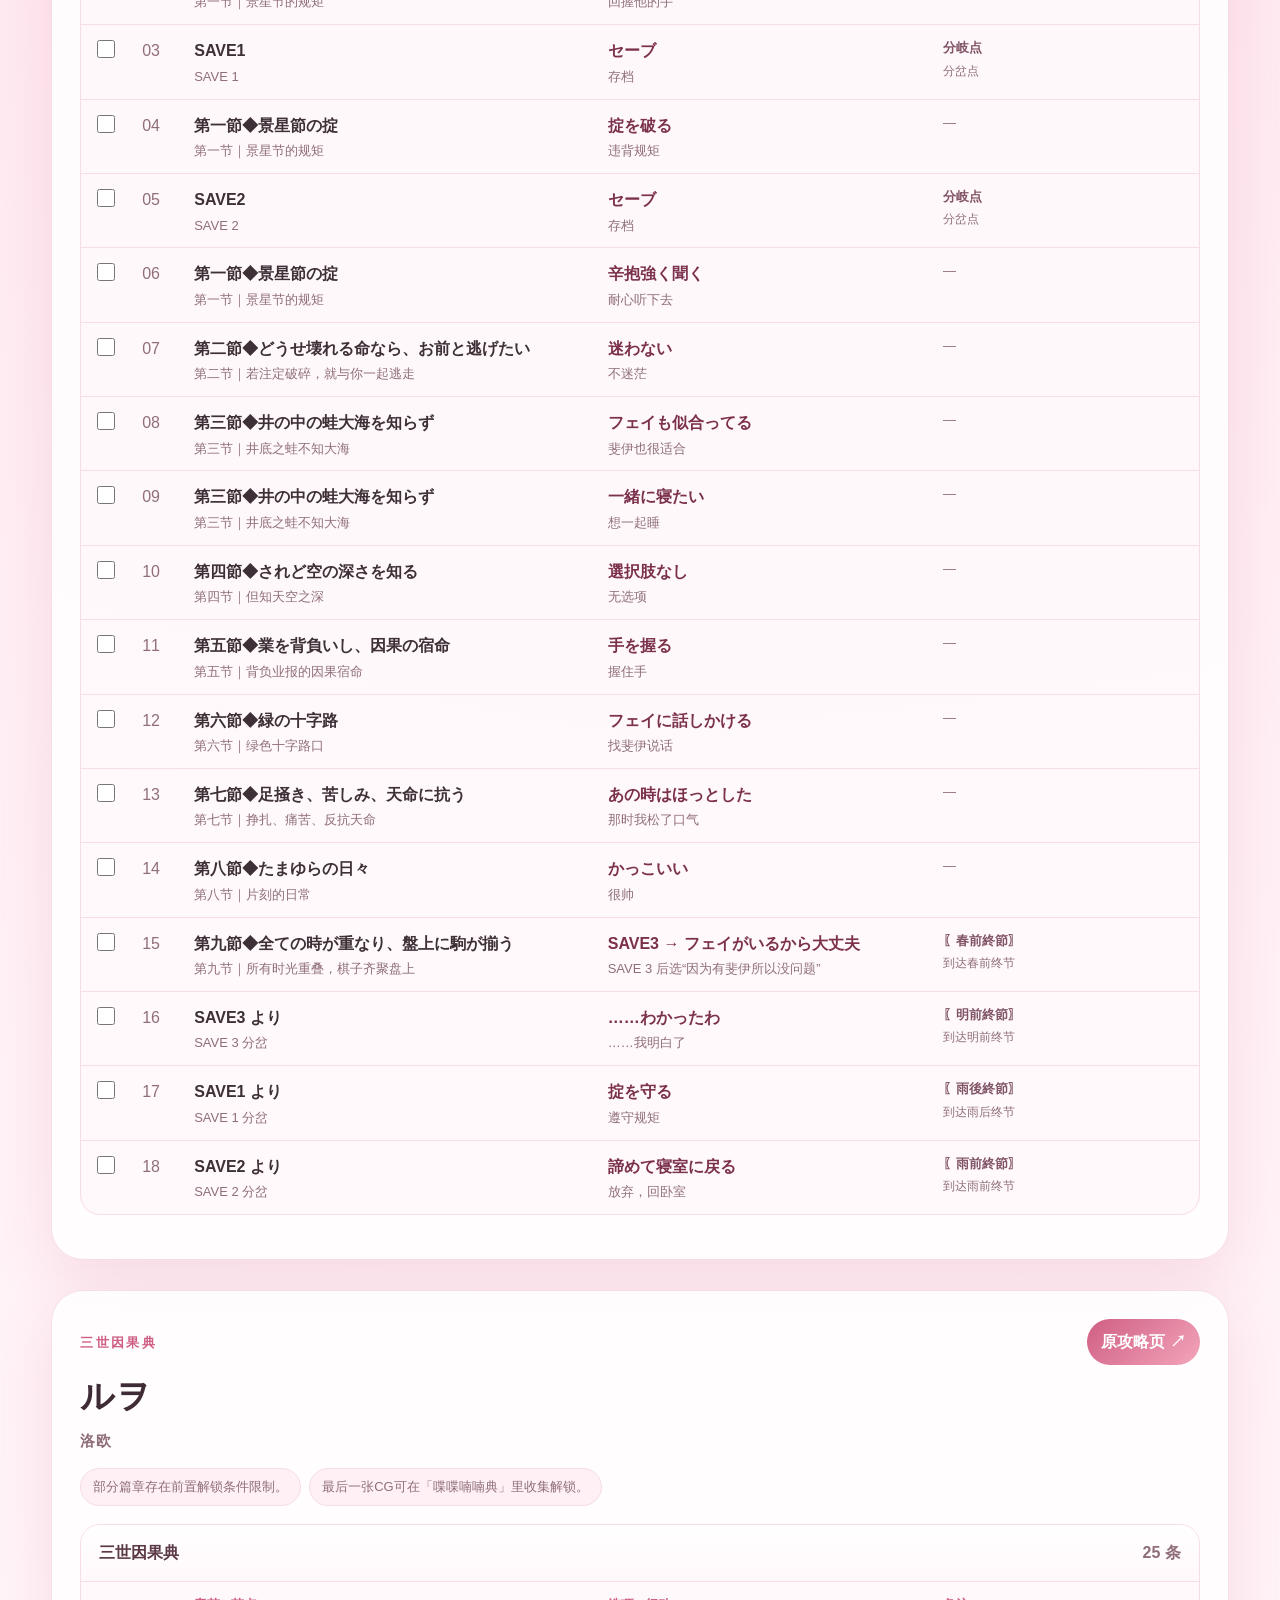
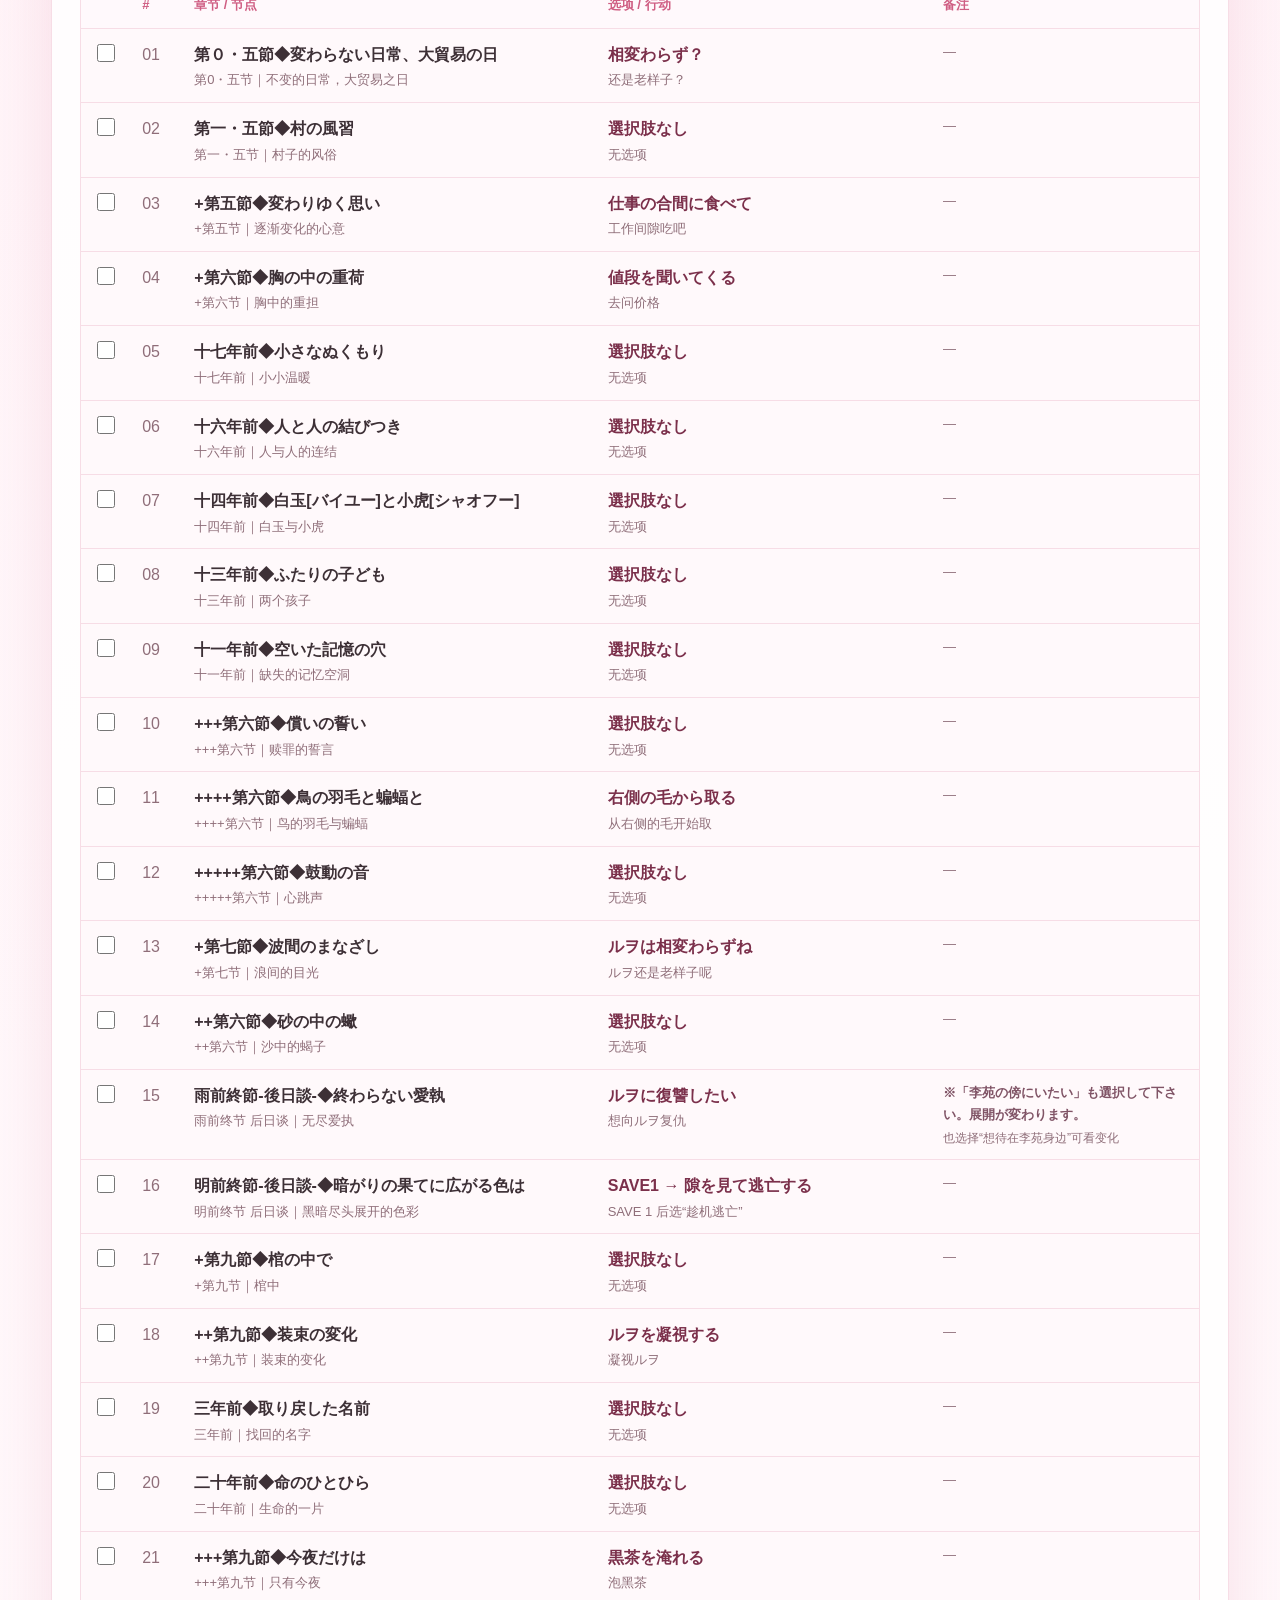
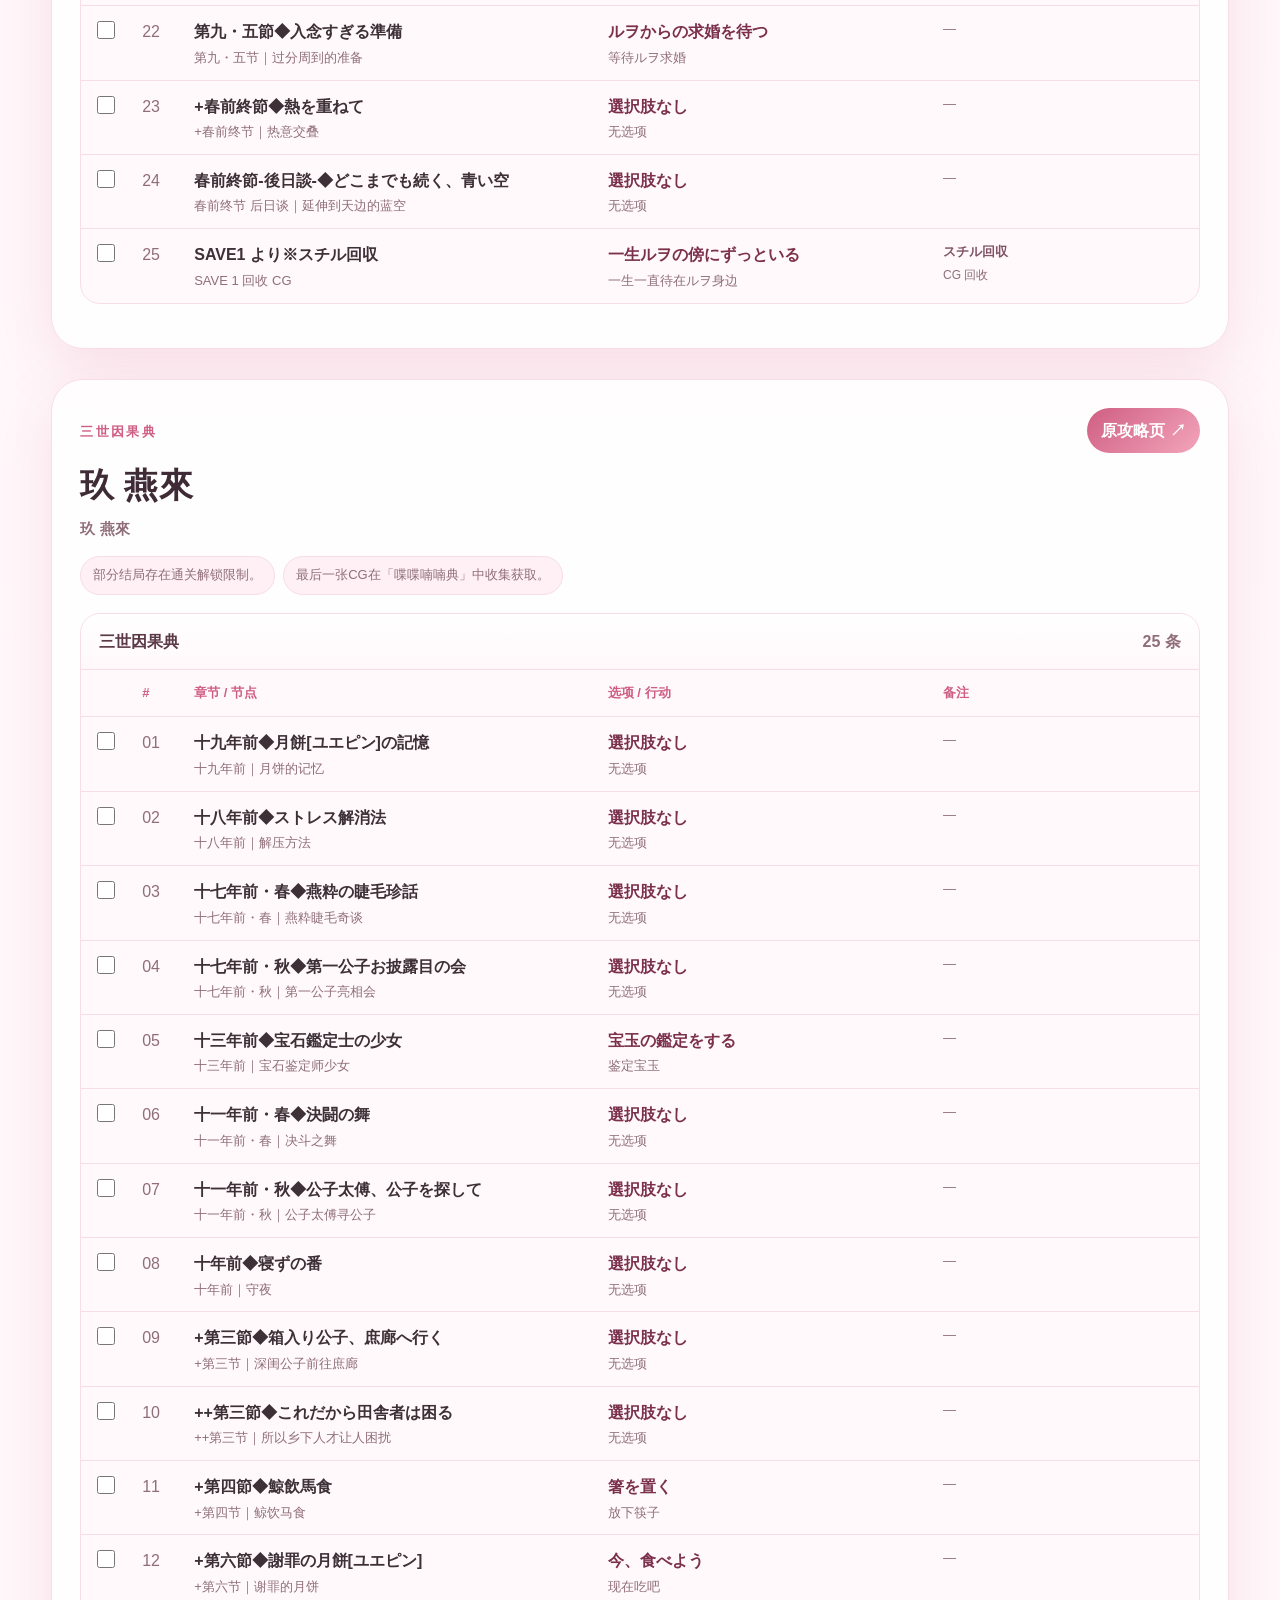
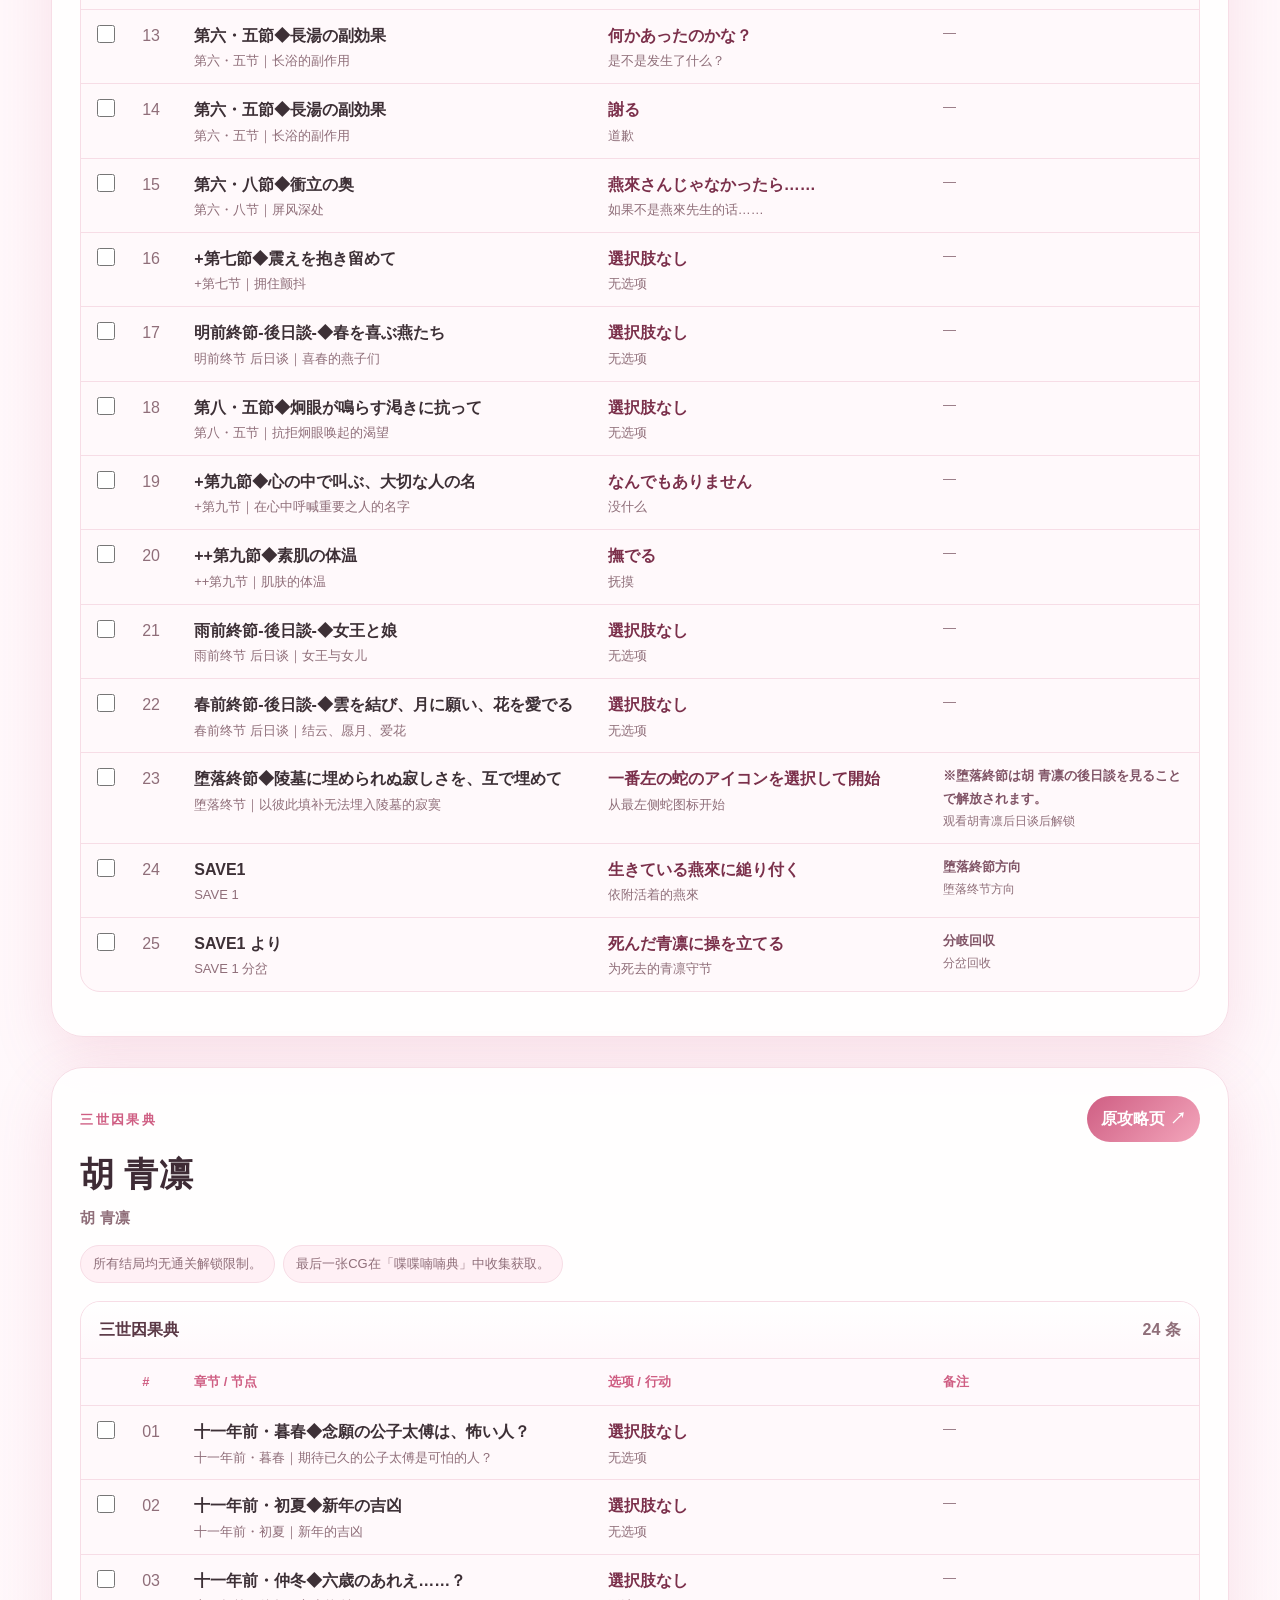
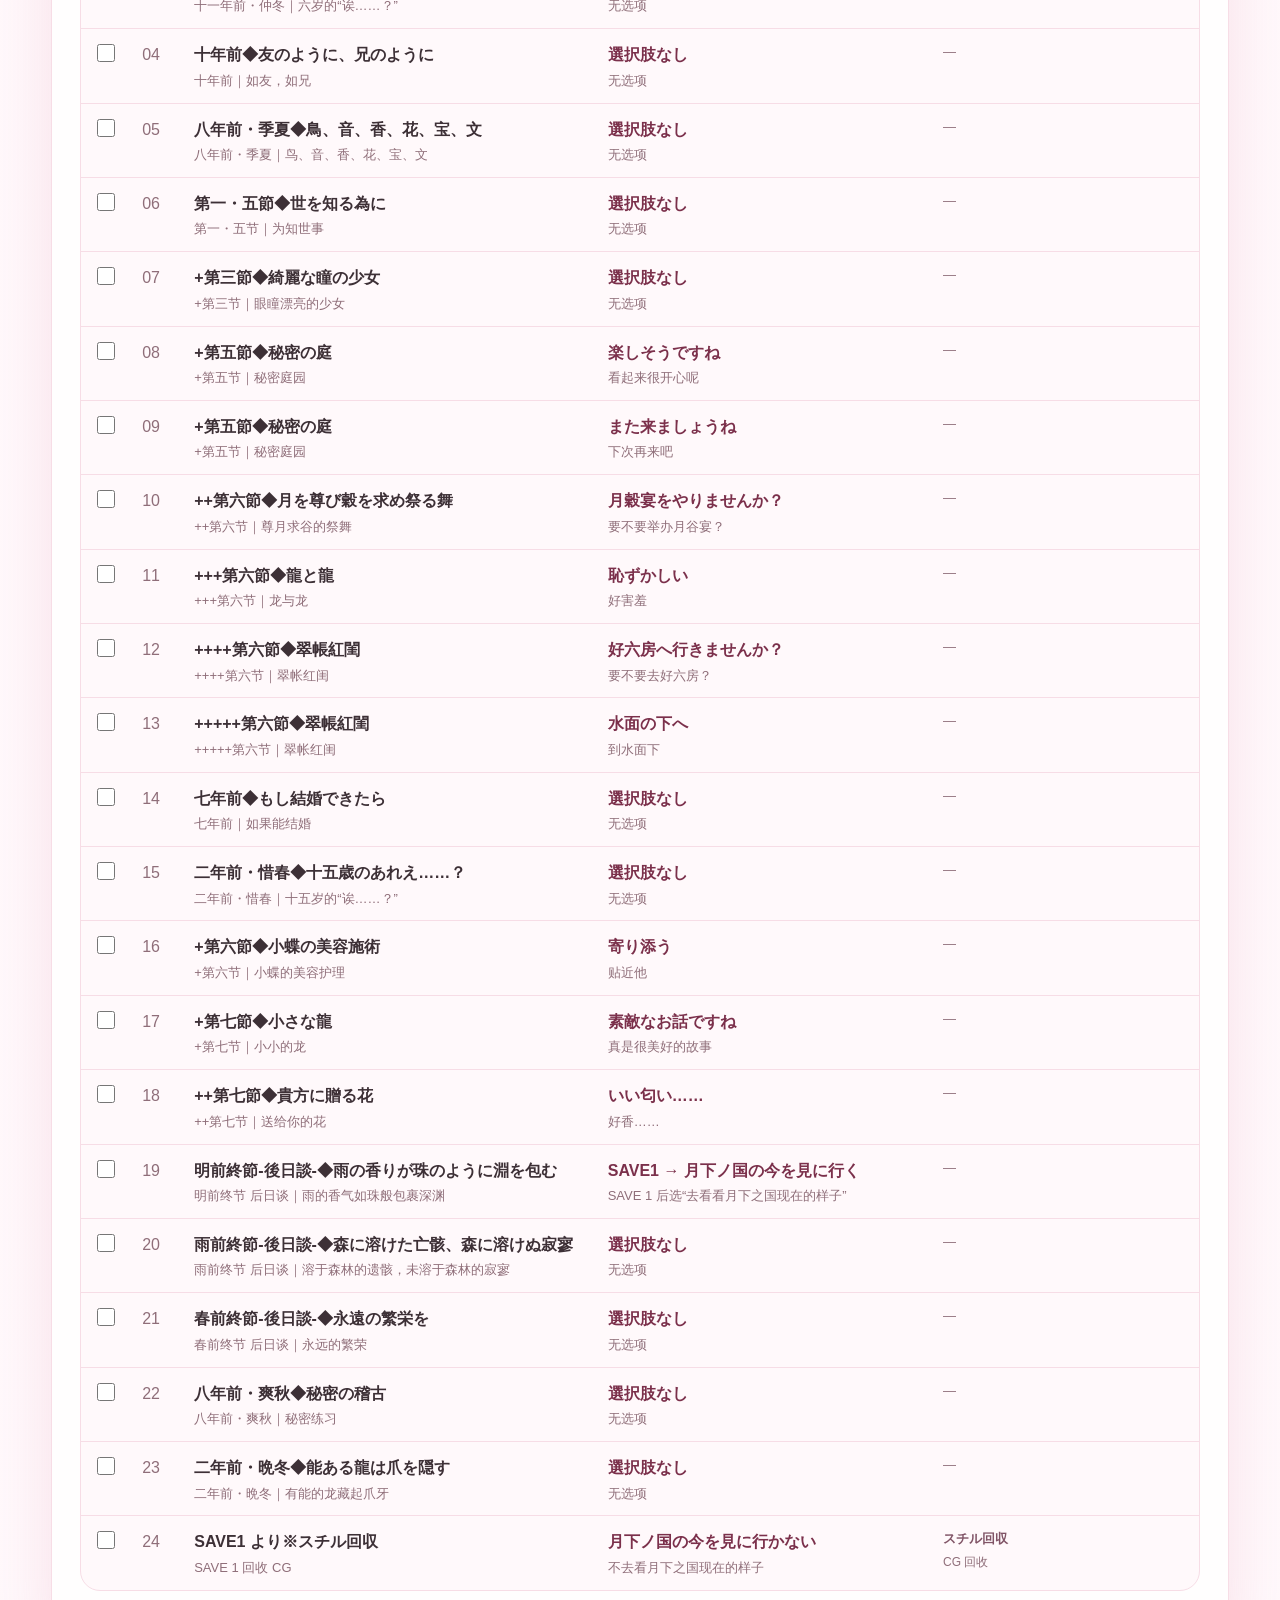
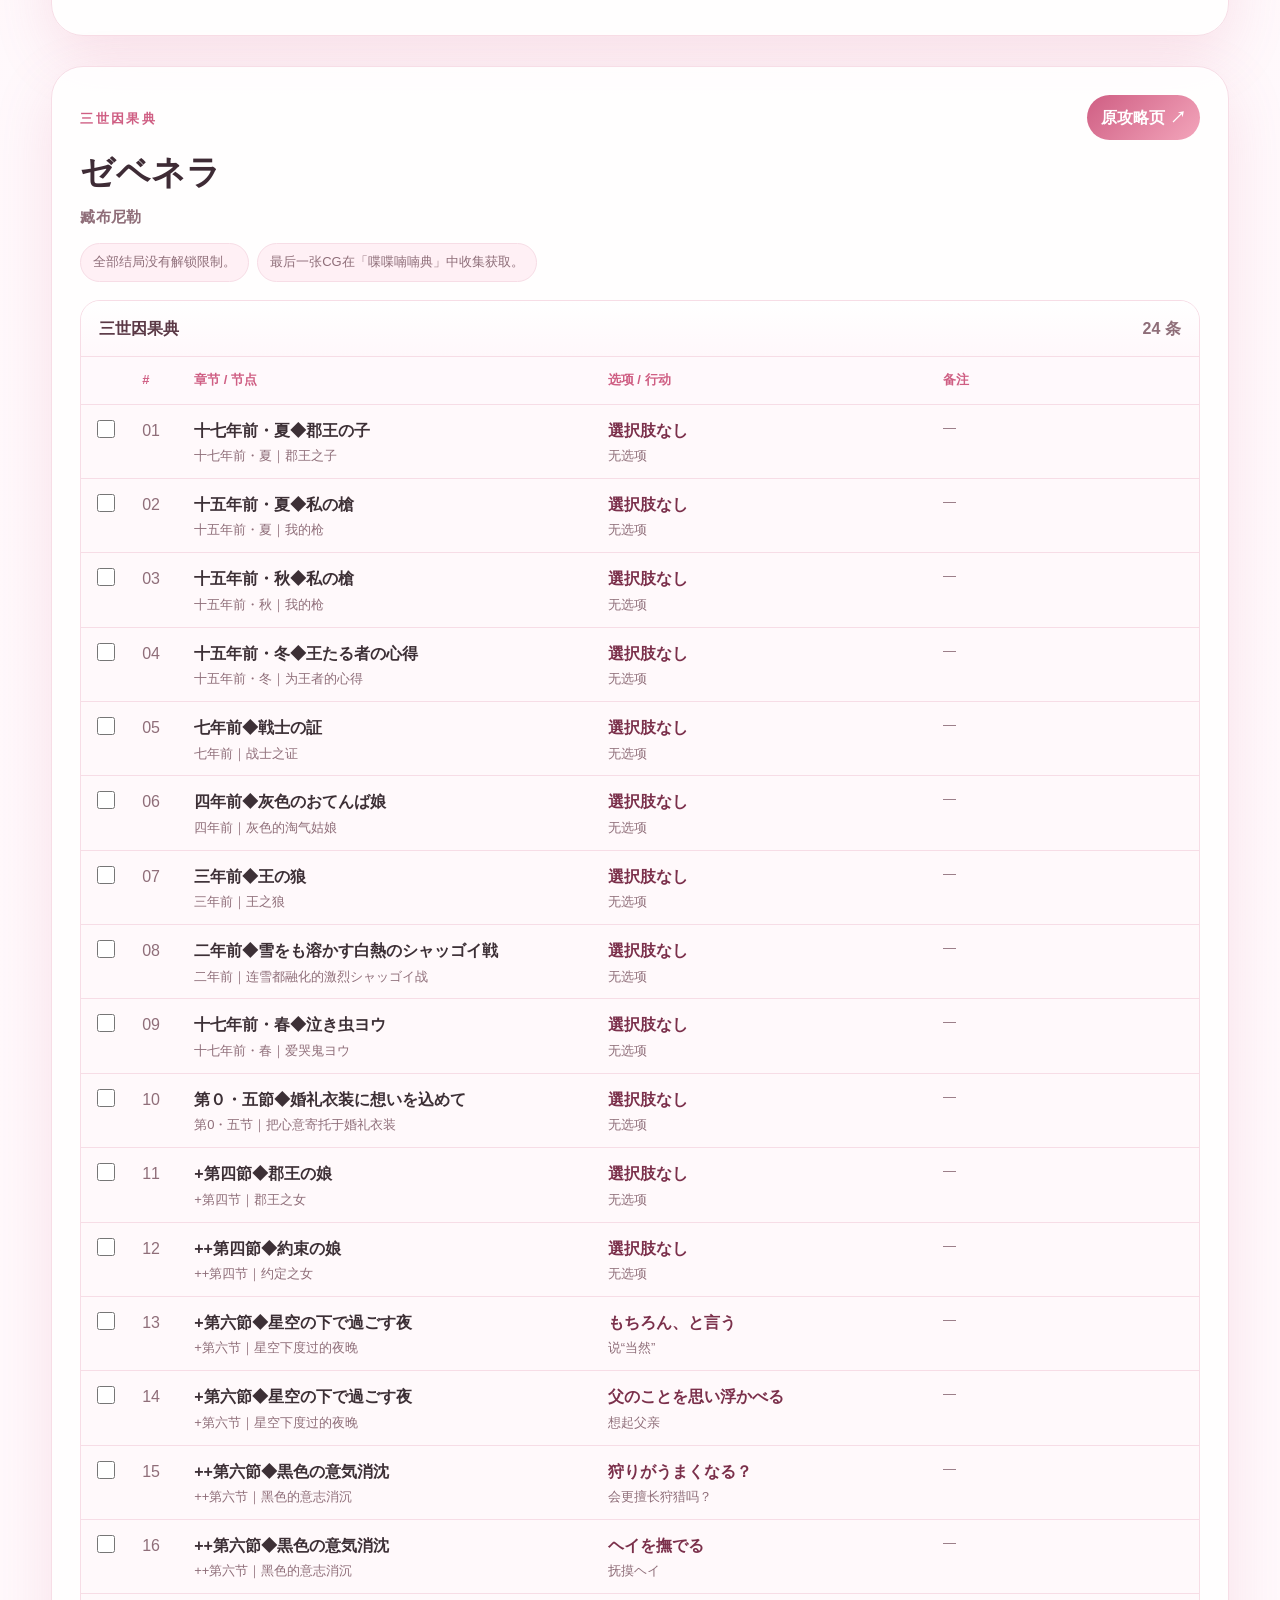
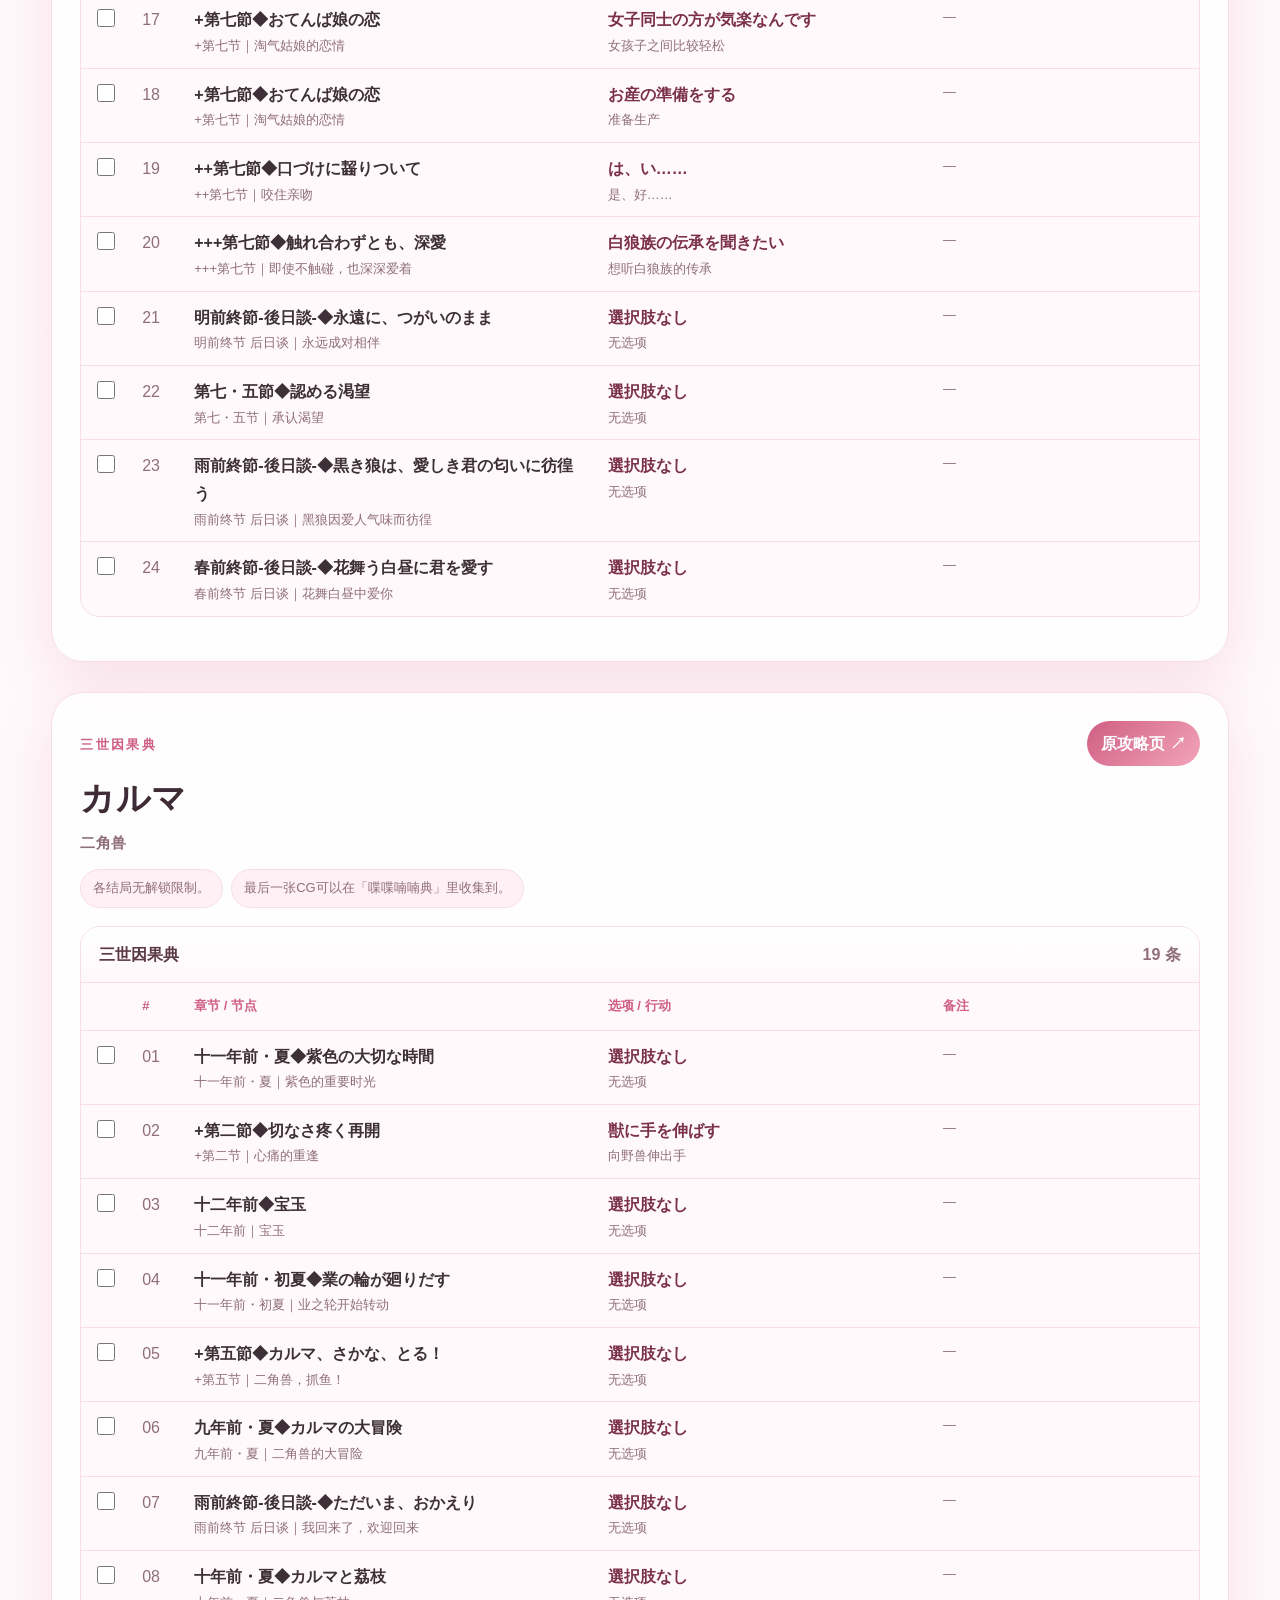
==== commit 16a11a94: "Update site" ====
--- a/index.html
+++ b/index.html
@@ -28,14 +28,15 @@
   </header>
 
   <main>
-    <section class="notice" id="howto">
-      <div>
-        <h2>使用方式</h2>
-        <p>攻略显示为游戏日语原文；粉色小字为中文提示。（中文可自行选择是否关闭）</p>
-        <p>遇到游戏里的章节、SAVE、选项时，优先匹配日文。</p>
-        <p>点击每部分攻略最上端可以进行折叠</p>
-        <p>进度勾选会保存在浏览器本机</p>
-      </div>
+    <section class="usage-card">
+      <h2>食用tips</h2>
+
+      <ul class="usage-list sakura-list">
+        <li>攻略显示为游戏日语原文；粉色小字为中文提示。（中文可自行选择是否关闭）</li>
+        <li>遇到游戏里的章节、SAVE、选项时，优先匹配日文。</li>
+        <li>点击每部分攻略最上端可以进行折叠。</li>
+        <li>进度勾选会保存在浏览器本机。</li>
+      </ul>
     </section>
 
     <section class="mode-section" id="fd-modes">
--- a/style.css
+++ b/style.css
@@ -123,4 +123,39 @@
   .mode-grid {
     grid-template-columns: 1fr;
   }
+}
+
+.usage-card {
+  margin: 24px 0;
+  padding: 24px 28px;
+  border-radius: 22px;
+  background: rgba(255, 255, 255, 0.82);
+  border: 1px solid rgba(232, 150, 178, 0.35);
+  box-shadow: 0 14px 36px rgba(196, 91, 128, 0.14);
+}
+
+.usage-card h2 {
+  margin: 0 0 14px;
+  color: #87334f;
+}
+
+.sakura-list {
+  list-style: none;
+  margin: 0;
+  padding-left: 0;
+  line-height: 1.9;
+}
+
+.sakura-list li {
+  position: relative;
+  margin: 8px 0;
+  padding-left: 1.6em;
+}
+
+.sakura-list li::before {
+  content: "✿";
+  position: absolute;
+  left: 0;
+  top: 0;
+  color: #d77fa1;
 }
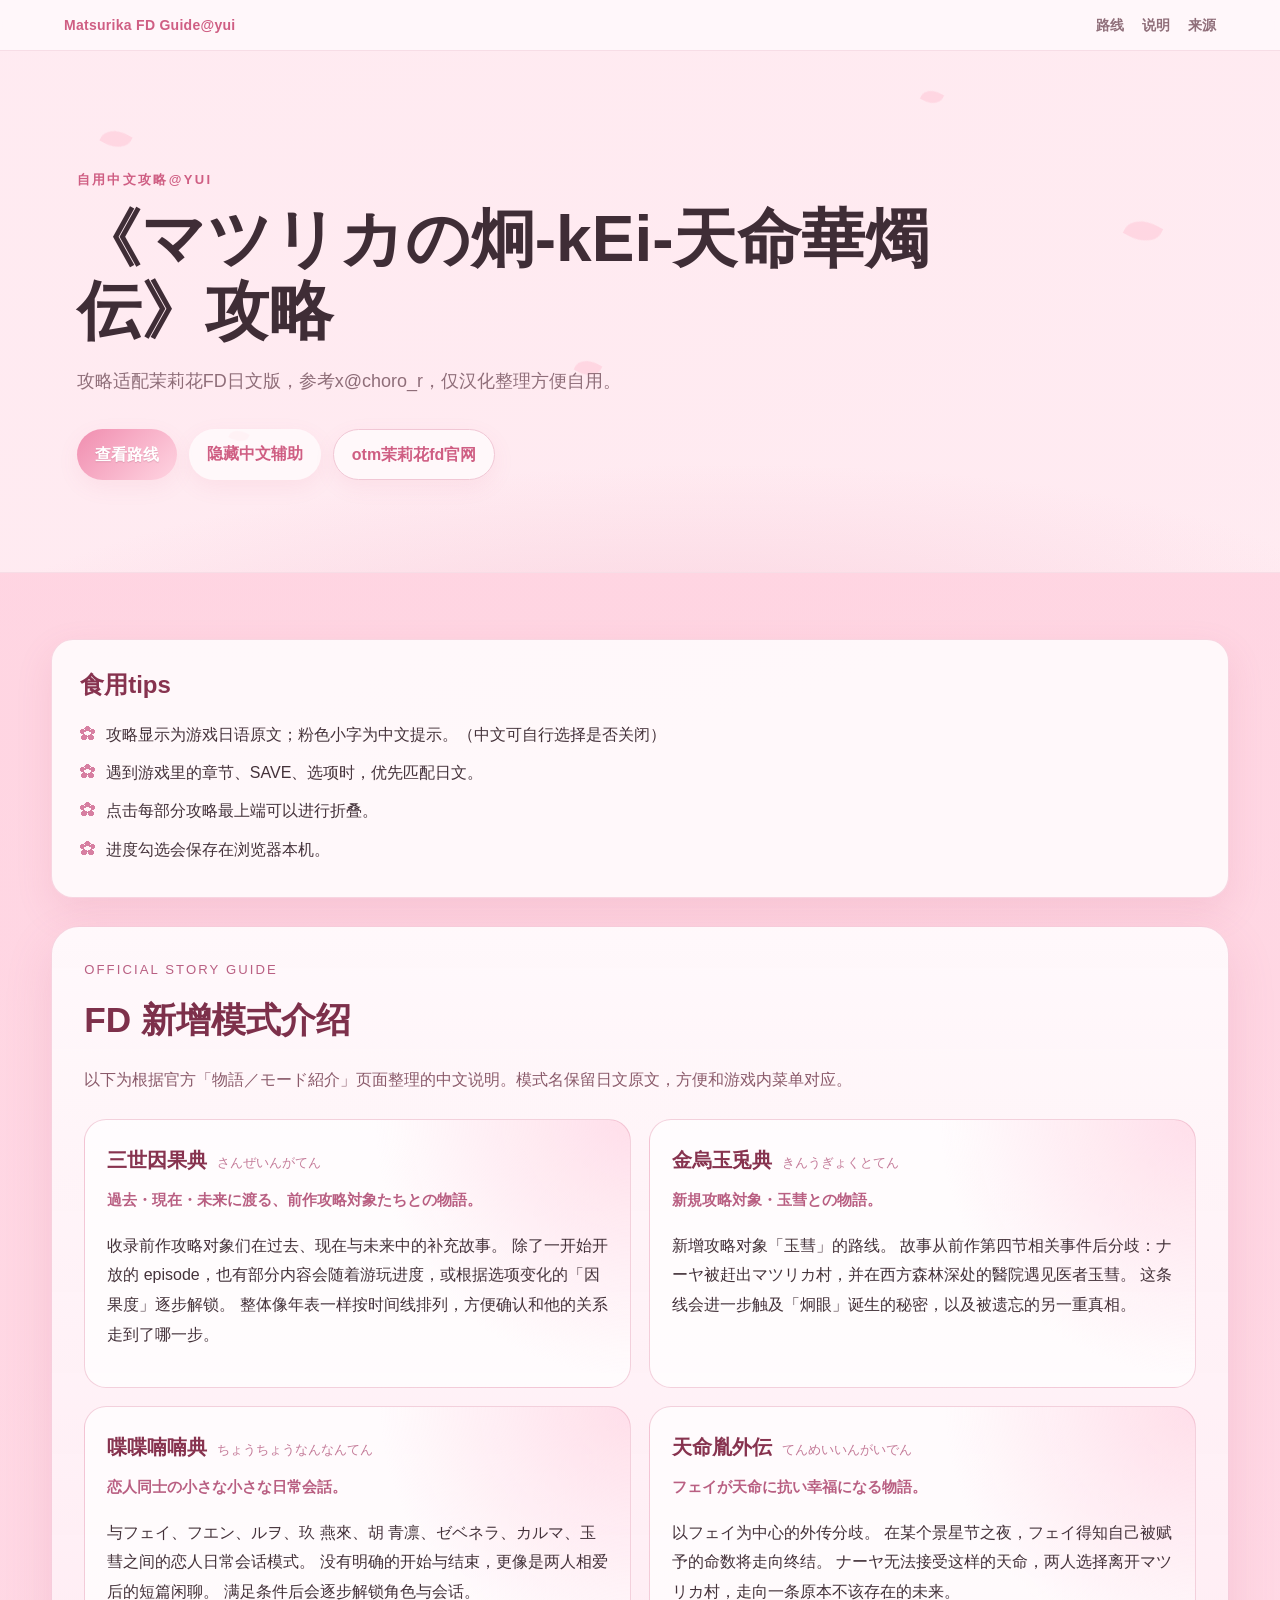
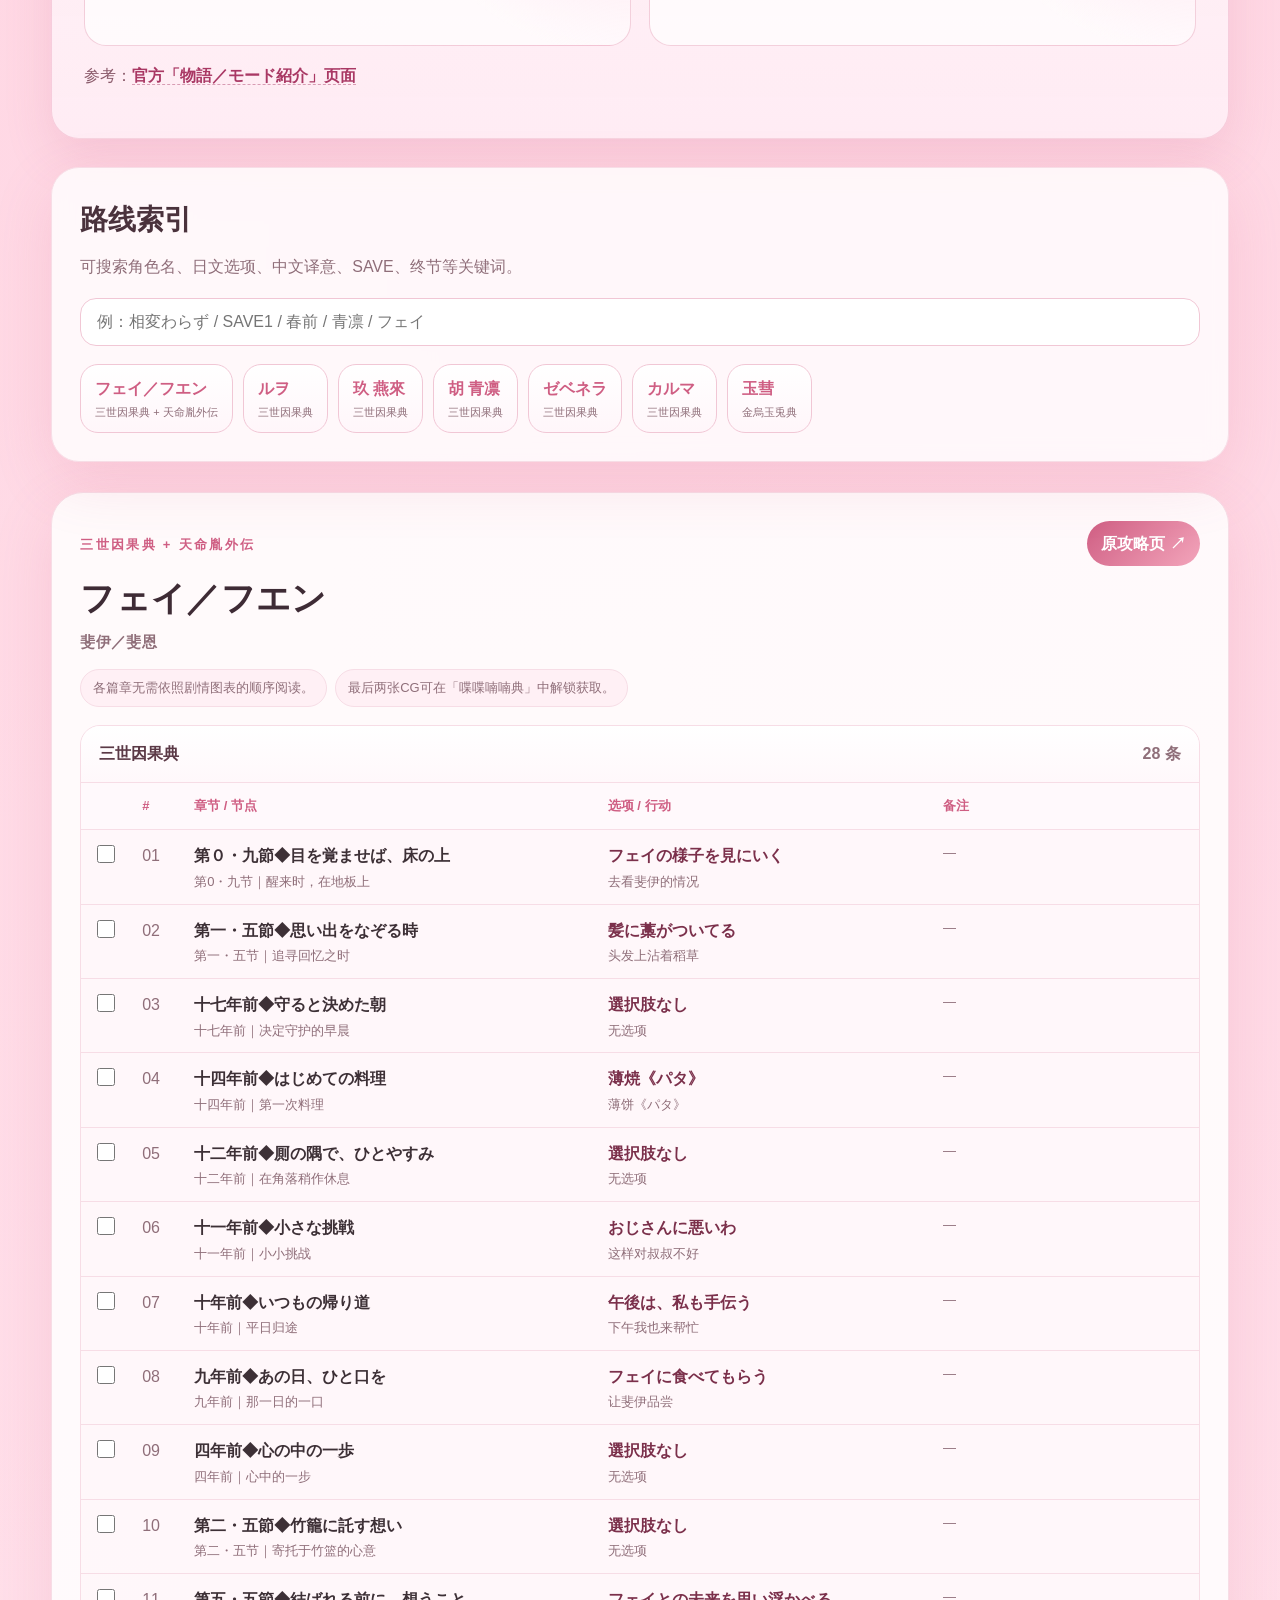
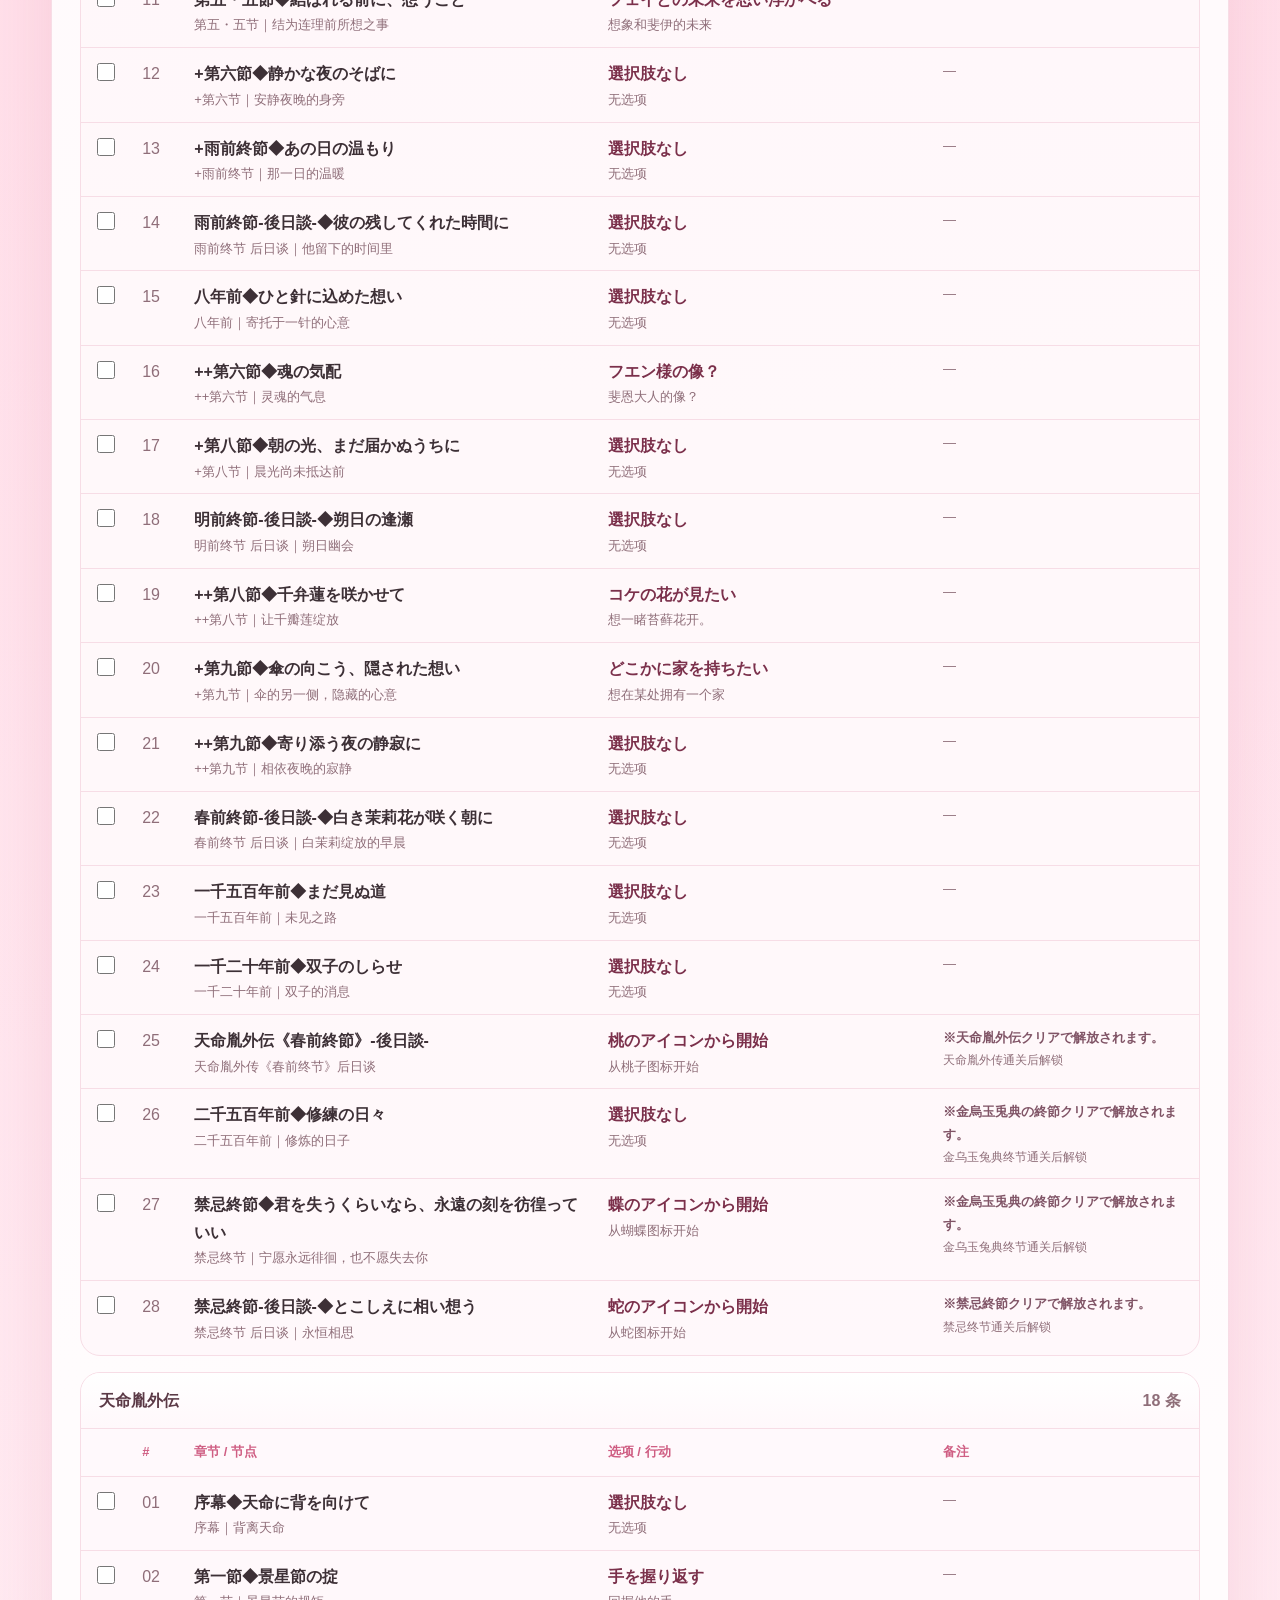
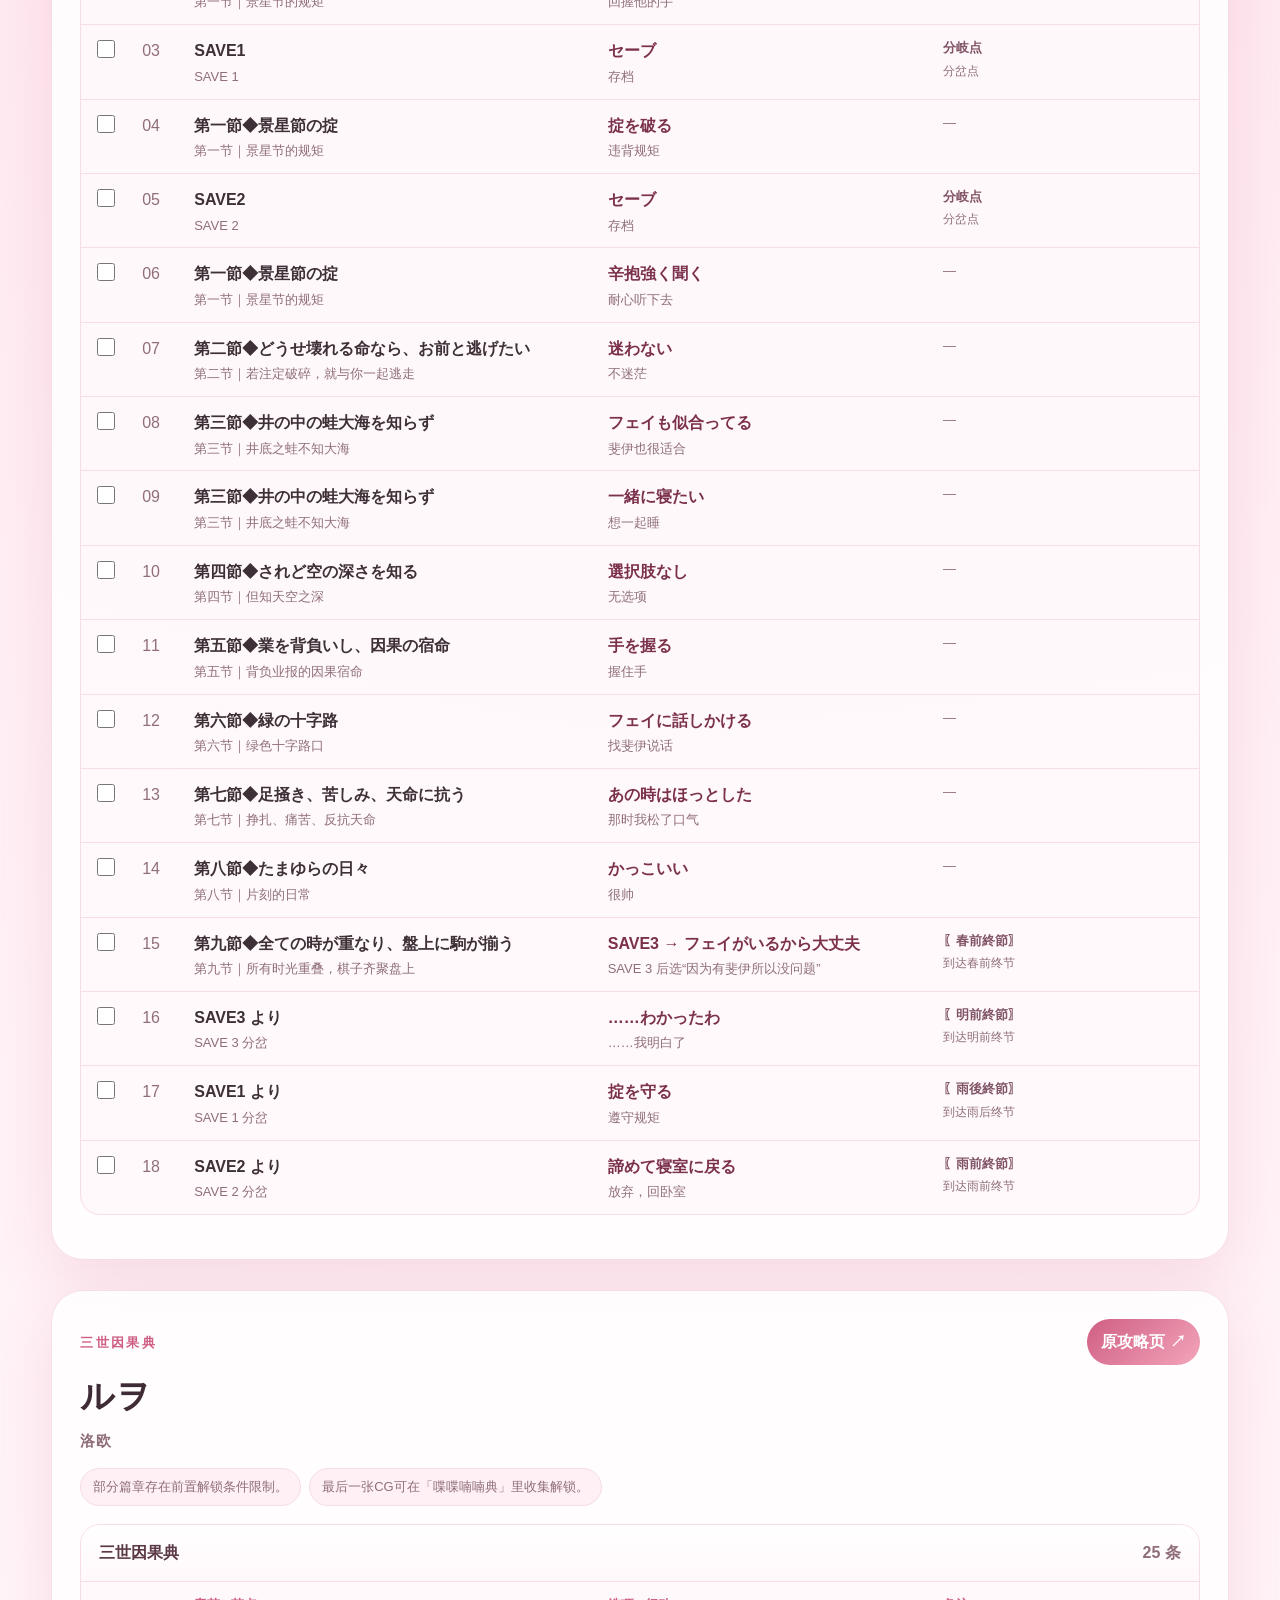
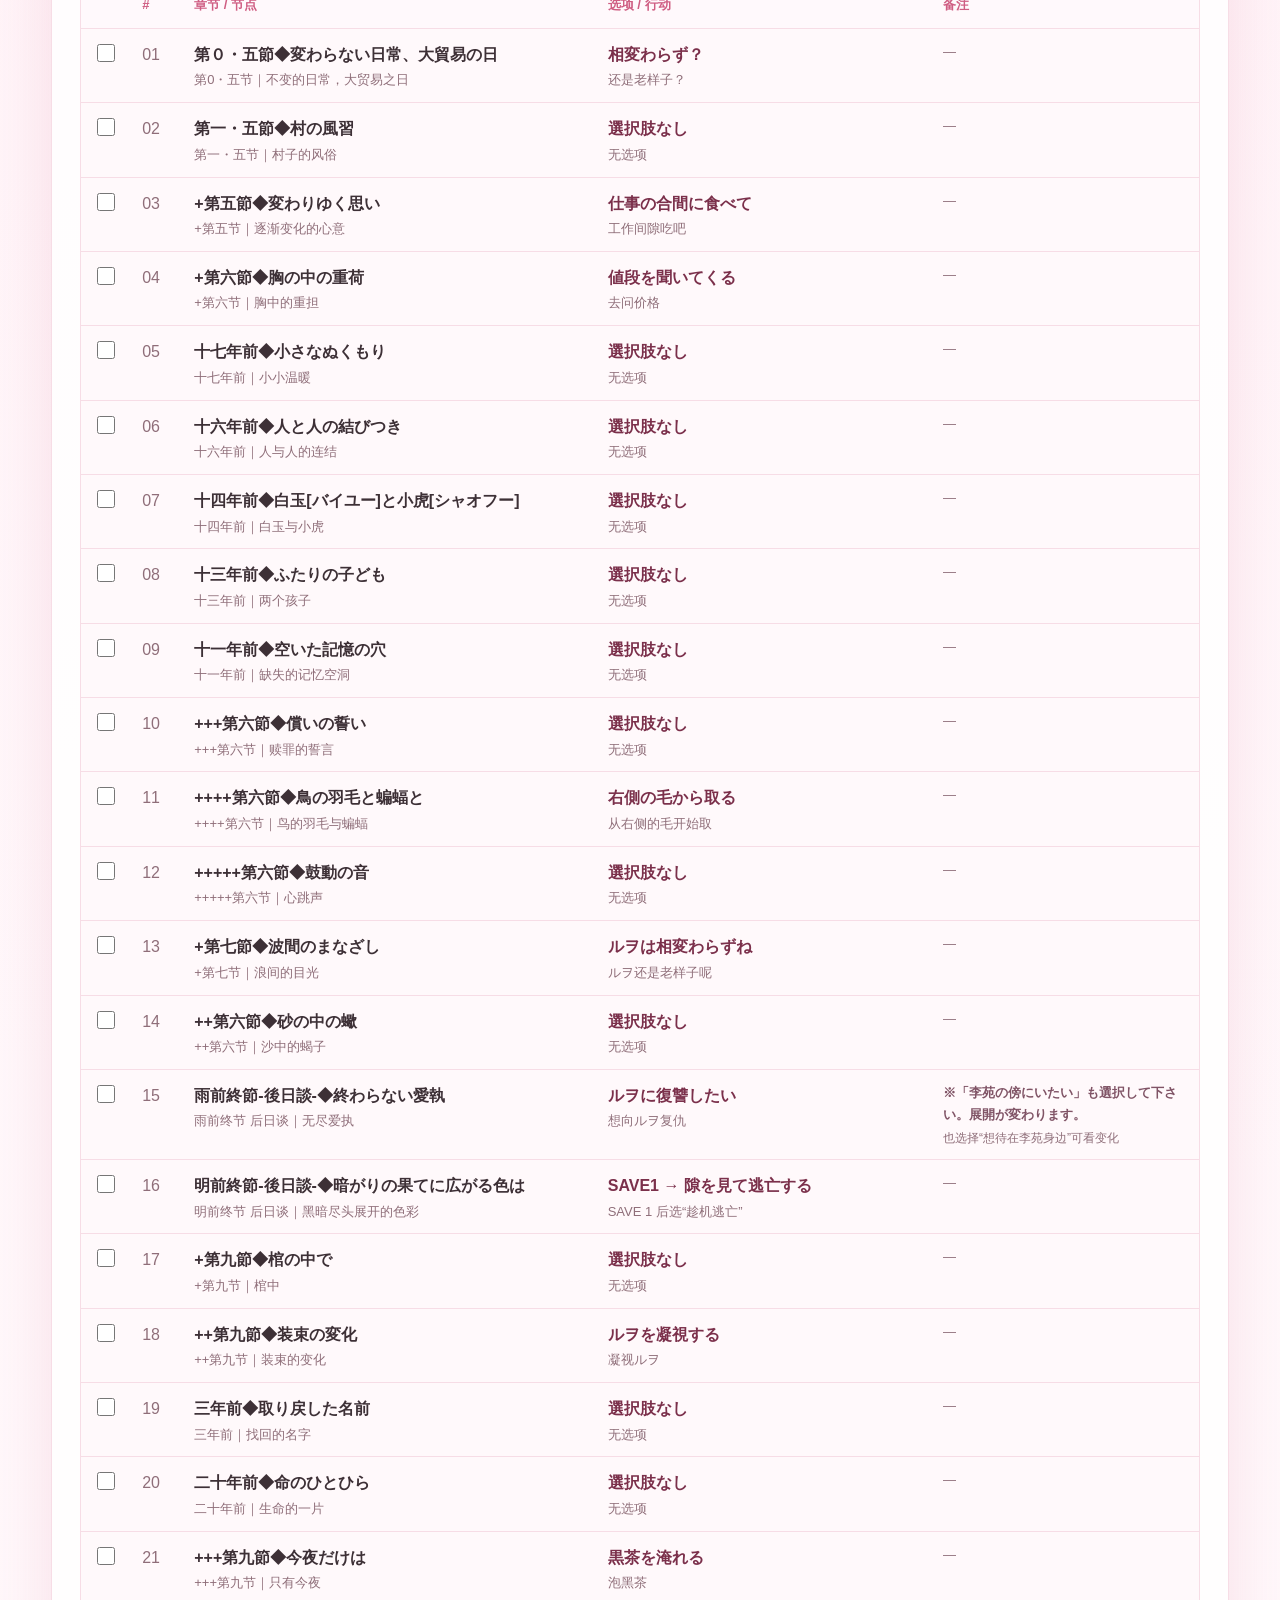
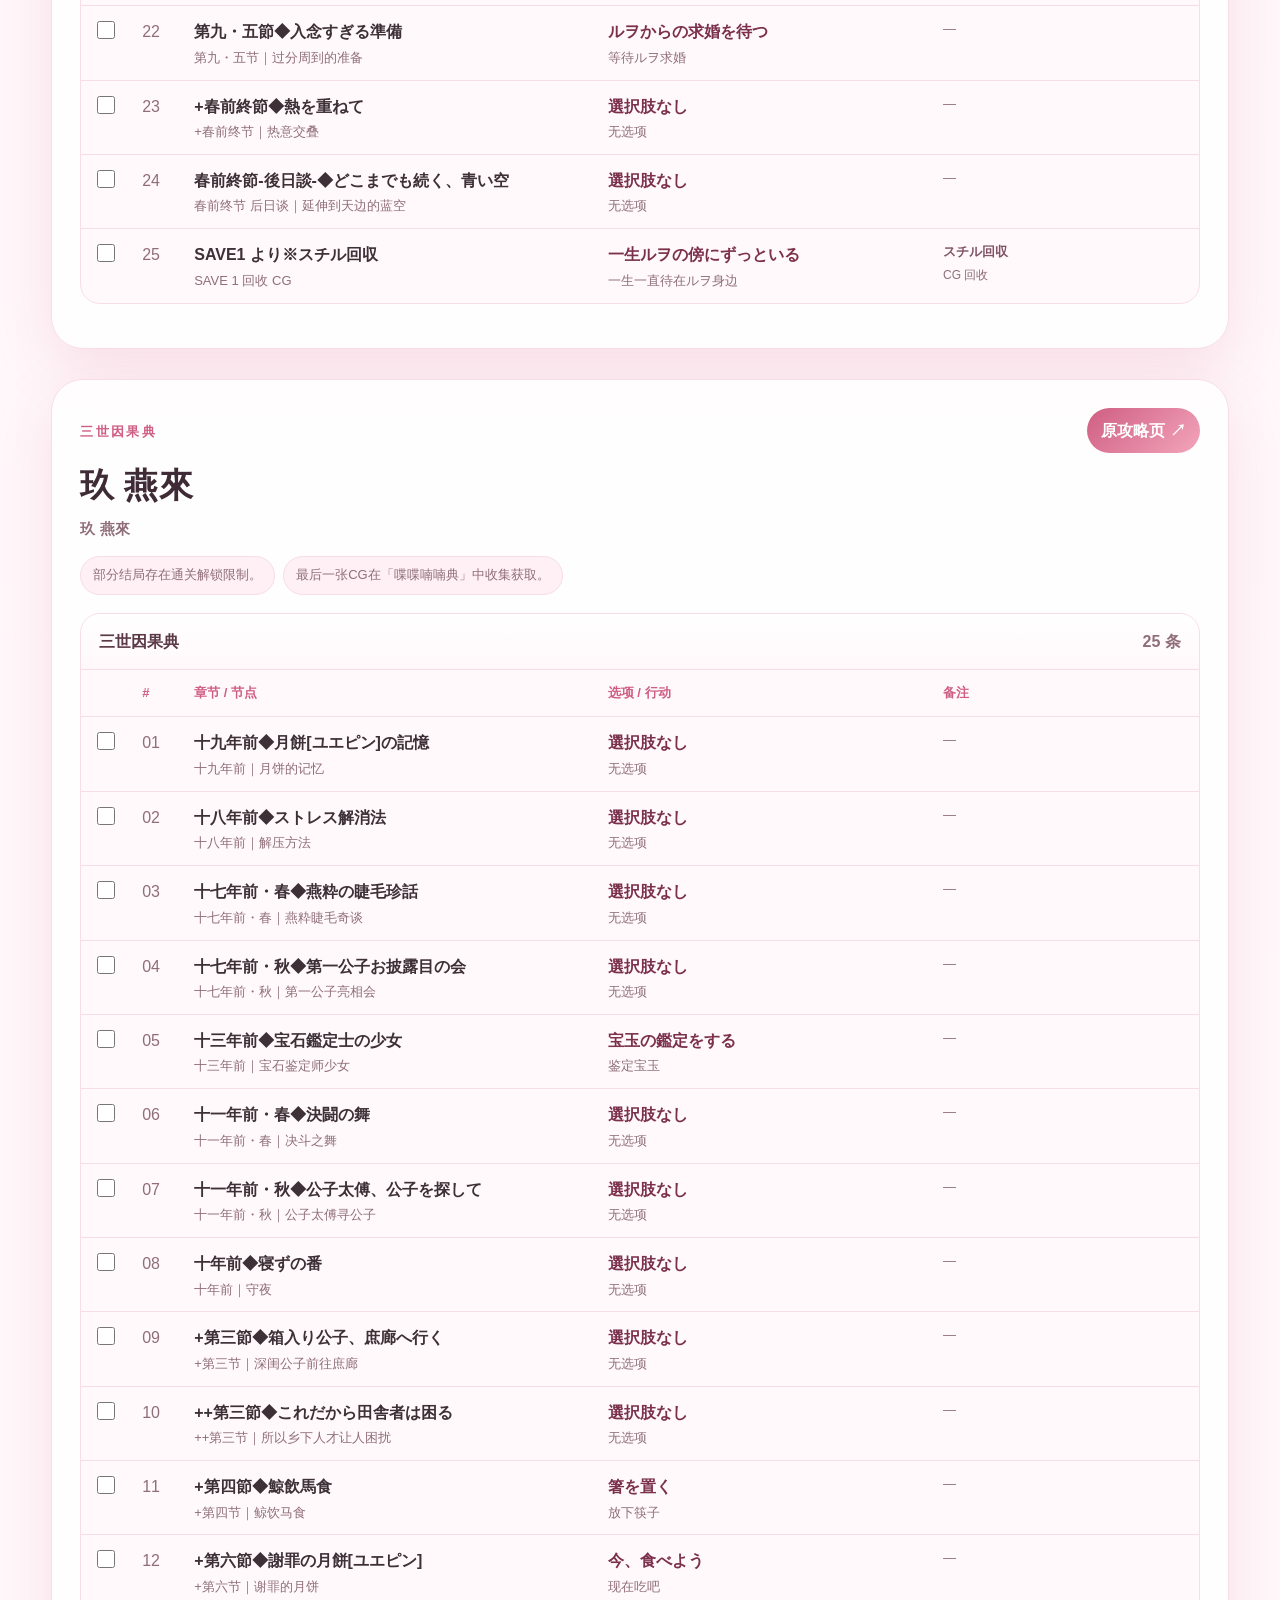
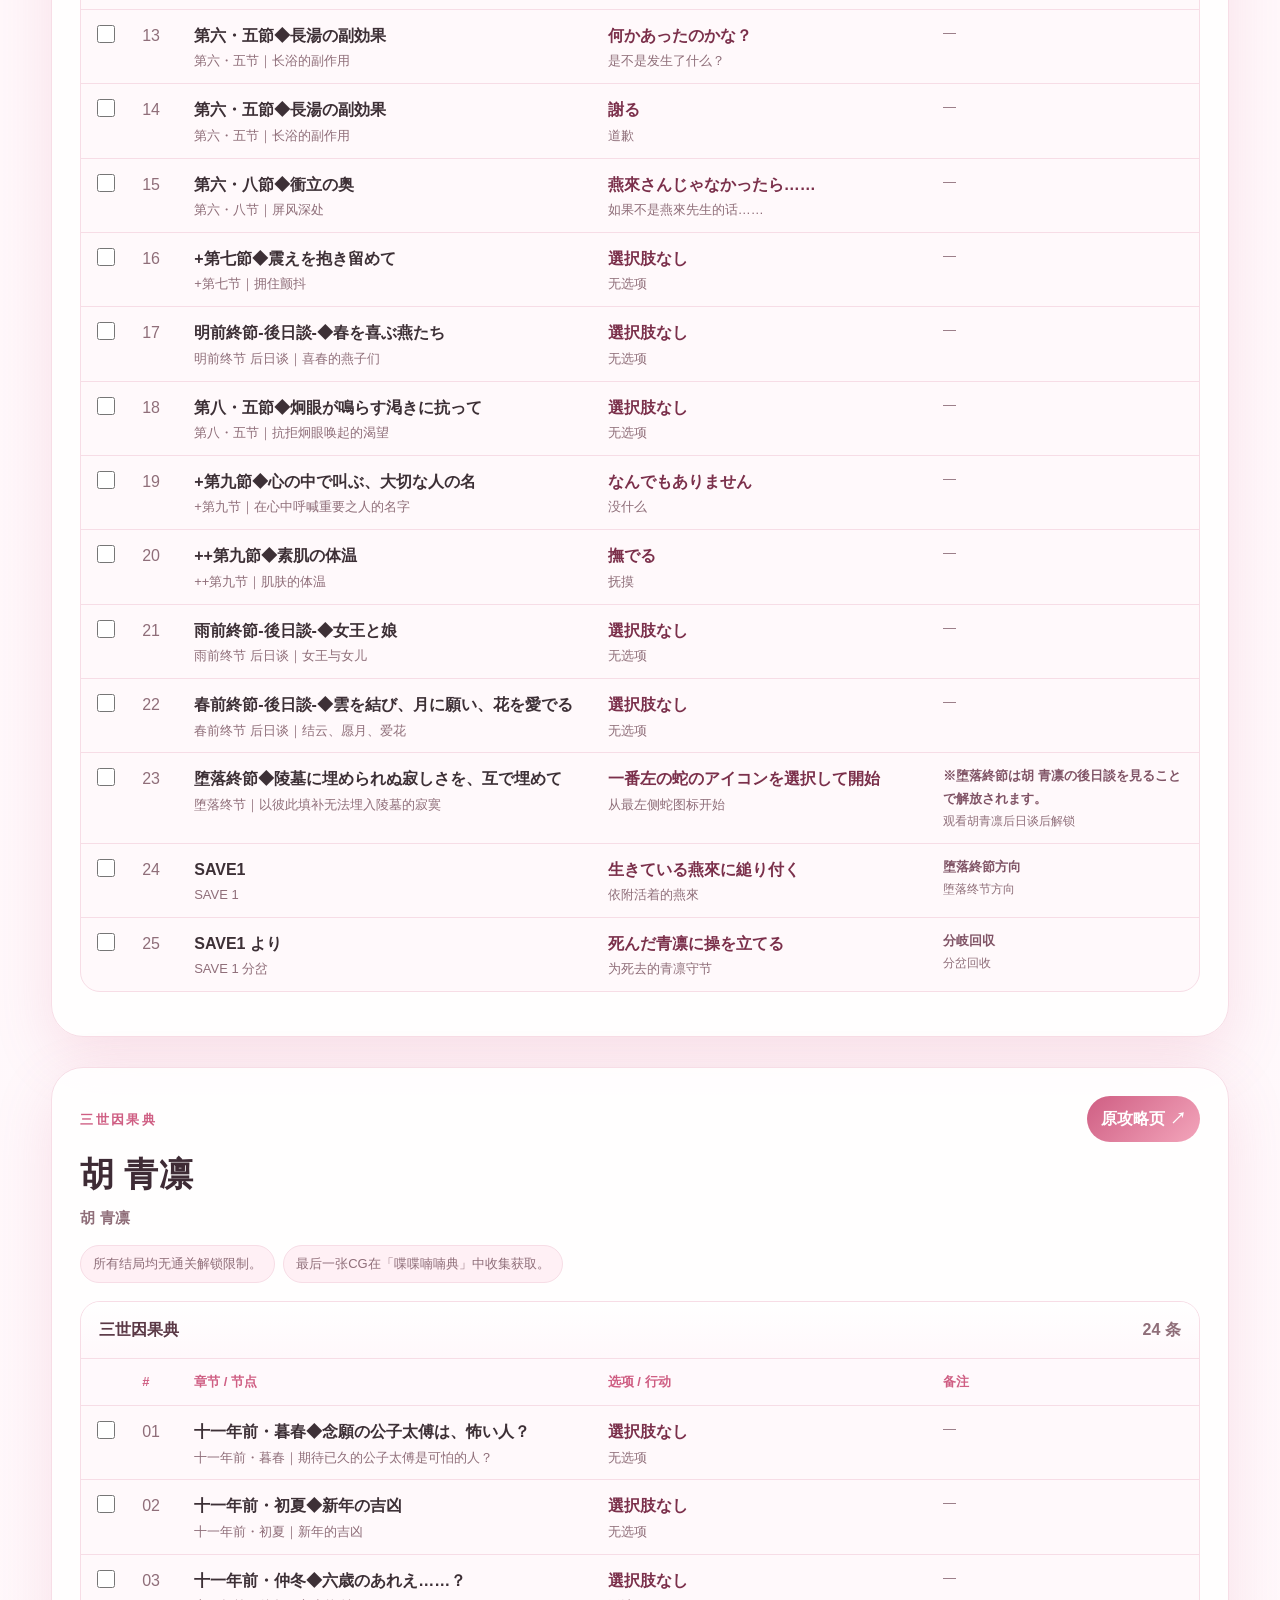
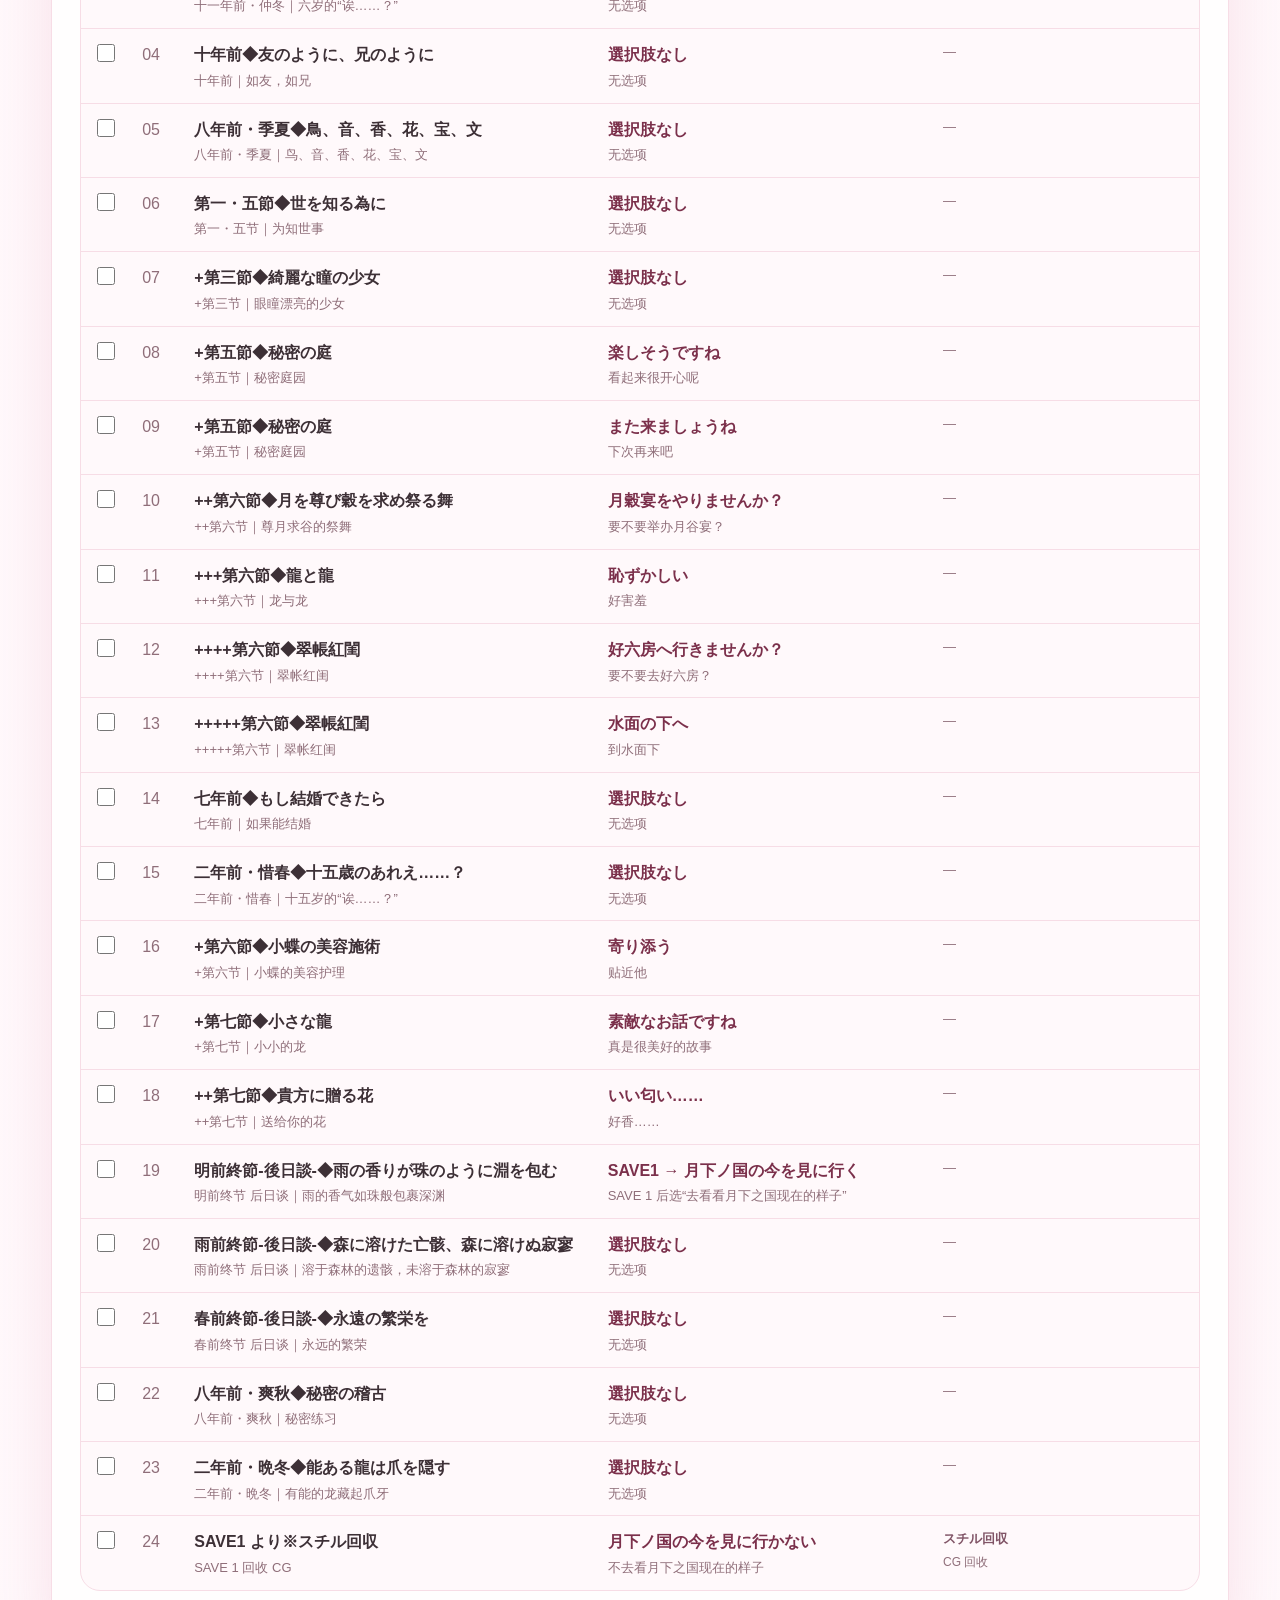
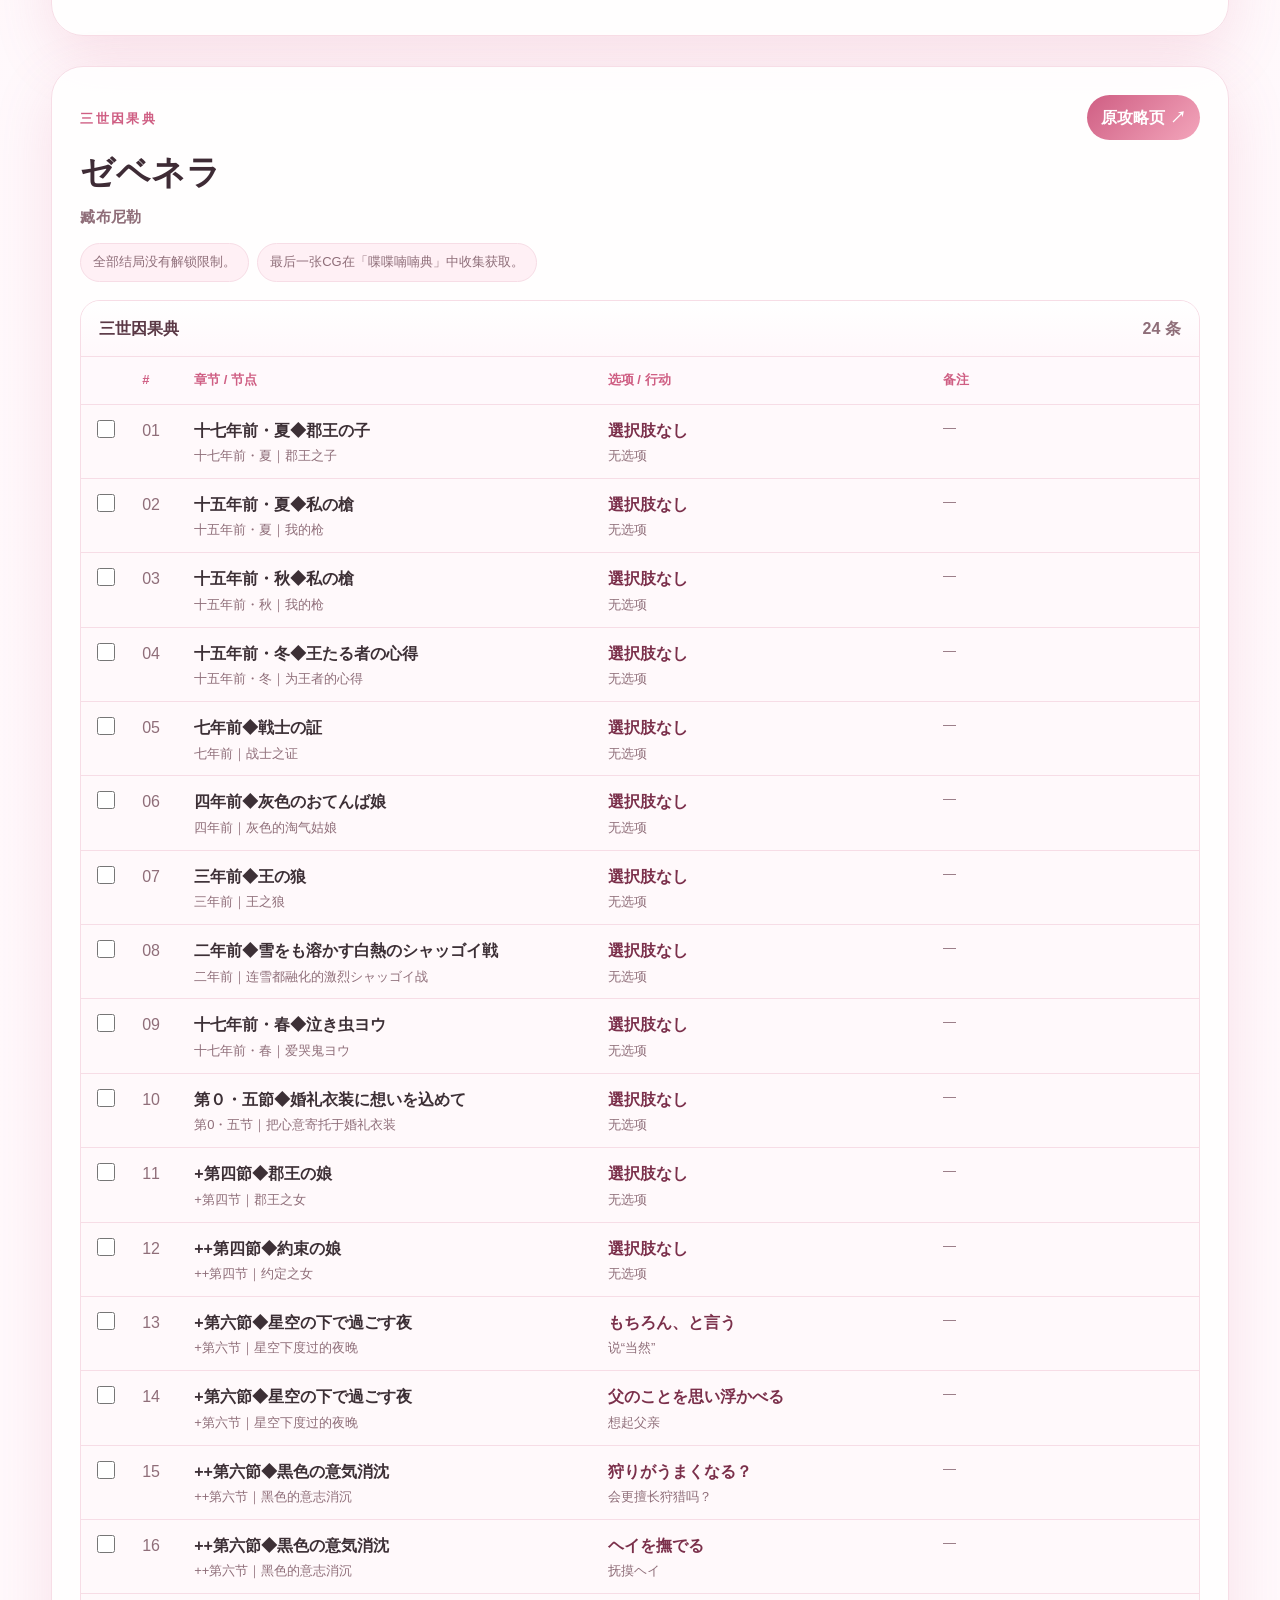
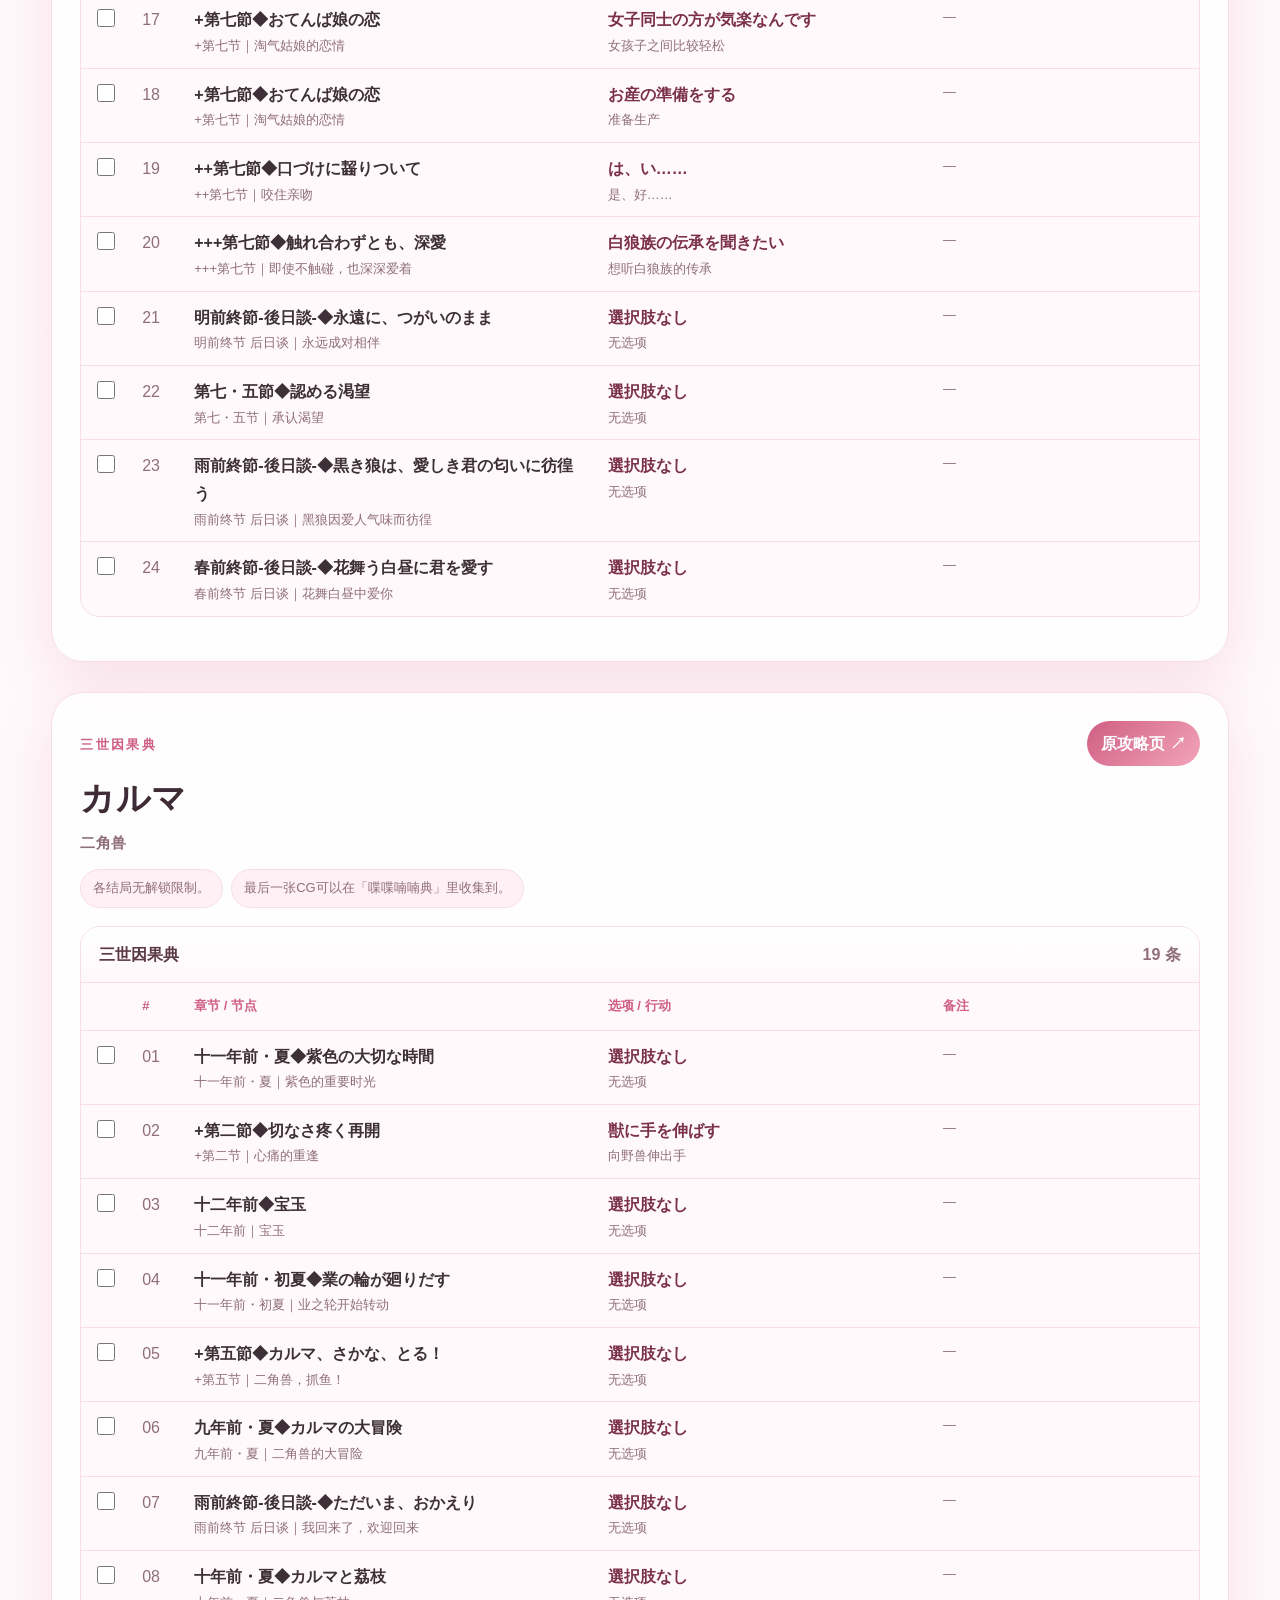
==== commit 8a6dbbb4: "Update site" ====
--- a/index.html
+++ b/index.html
@@ -21,7 +21,7 @@
       <p class="lead">攻略适配茉莉花FD日文版，参考x@choro_r，仅汉化整理方便自用。</p>
       <div class="hero-actions">
         <a class="button primary" href="#routes">查看路线</a>
-        <button class="button" id="toggle-cn" type="button">隐藏中文辅助</button>
+        <button id="toggle-cn" class="button toolbar-btn" type="button">隐藏中文辅助</button>
         <a class="button" href="https://www.otomate.jp/mk/fd/" target="_blank" rel="noopener">otm茉莉花fd官网</a>
       </div>
     </div>
--- a/style.css
+++ b/style.css
@@ -158,4 +158,19 @@
   left: 0;
   top: 0;
   color: #d77fa1;
+}
+
+button.button {
+  appearance: none;
+  -webkit-appearance: none;
+  border: none;
+  font-family: inherit;
+  cursor: pointer;
+}
+
+.toolbar-btn {
+  font-family: inherit;
+  font-size: inherit;
+  font-weight: 600;
+  letter-spacing: inherit;
 }
